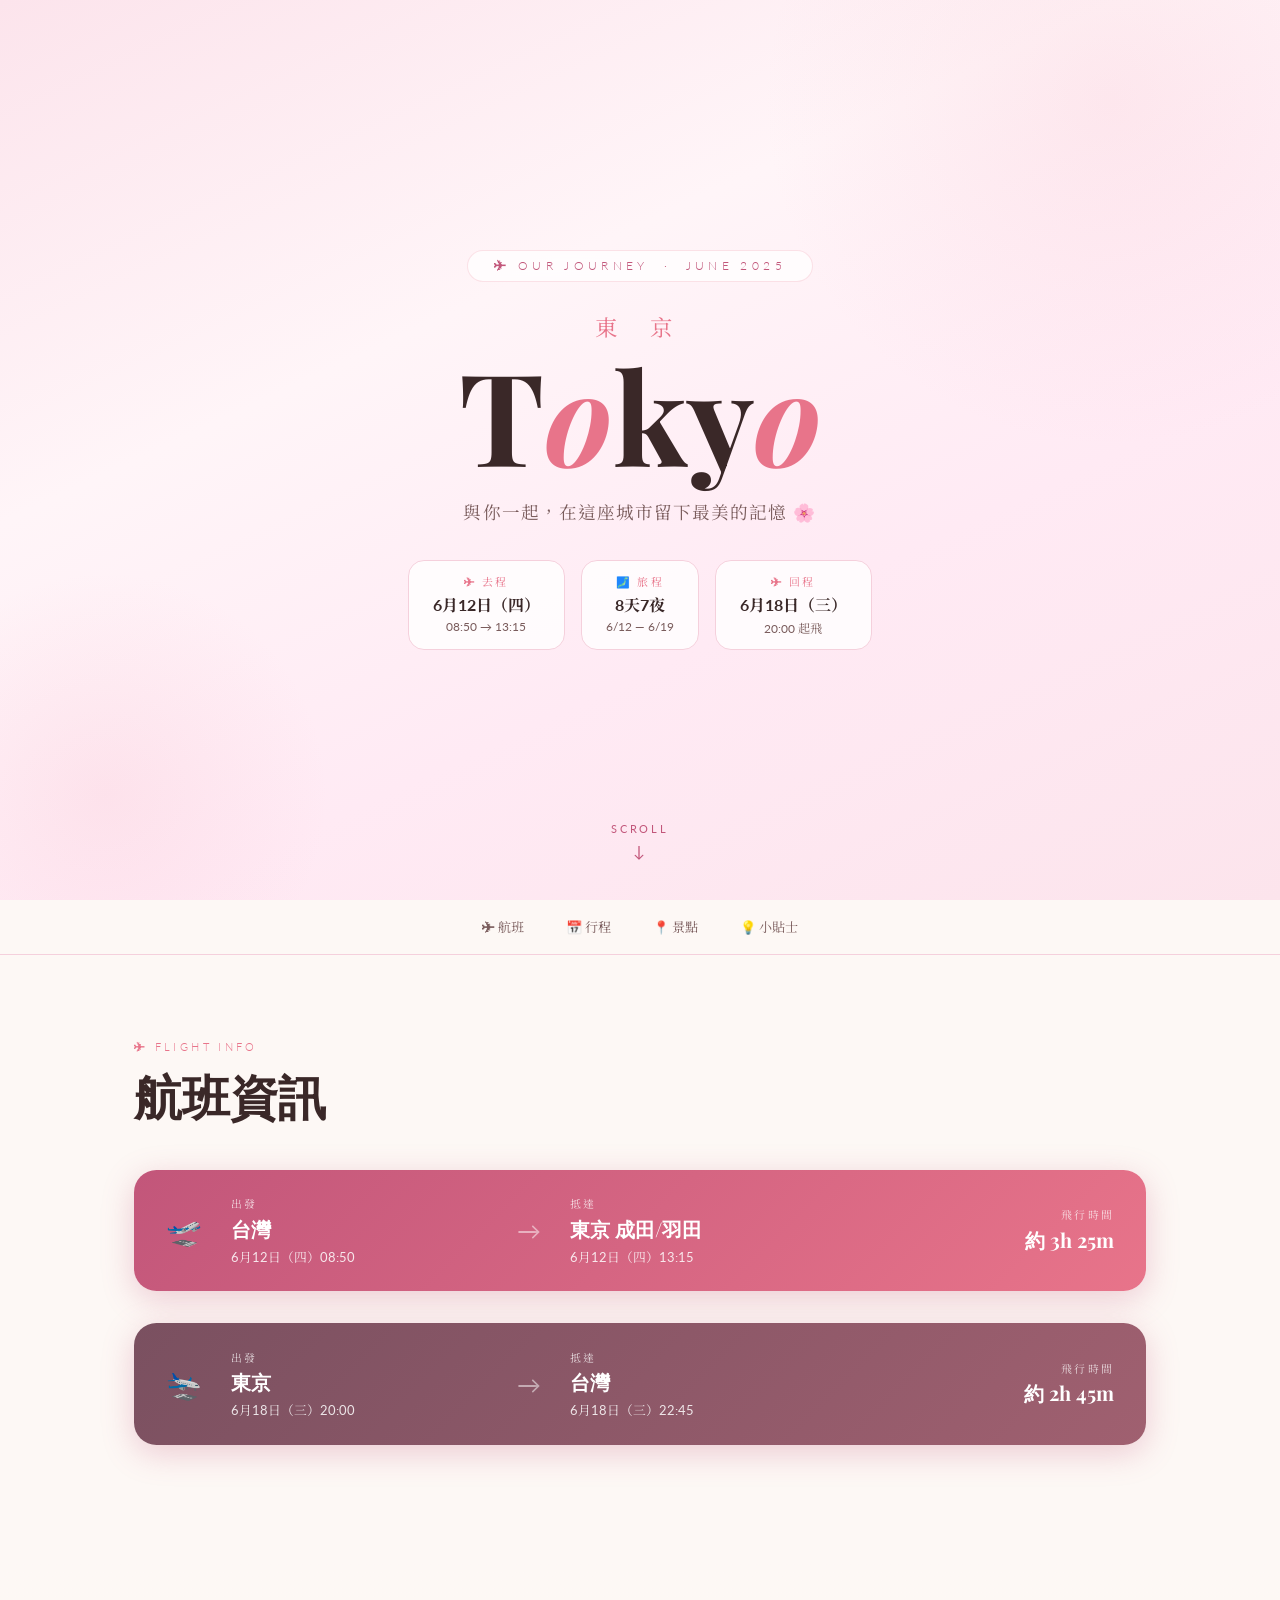
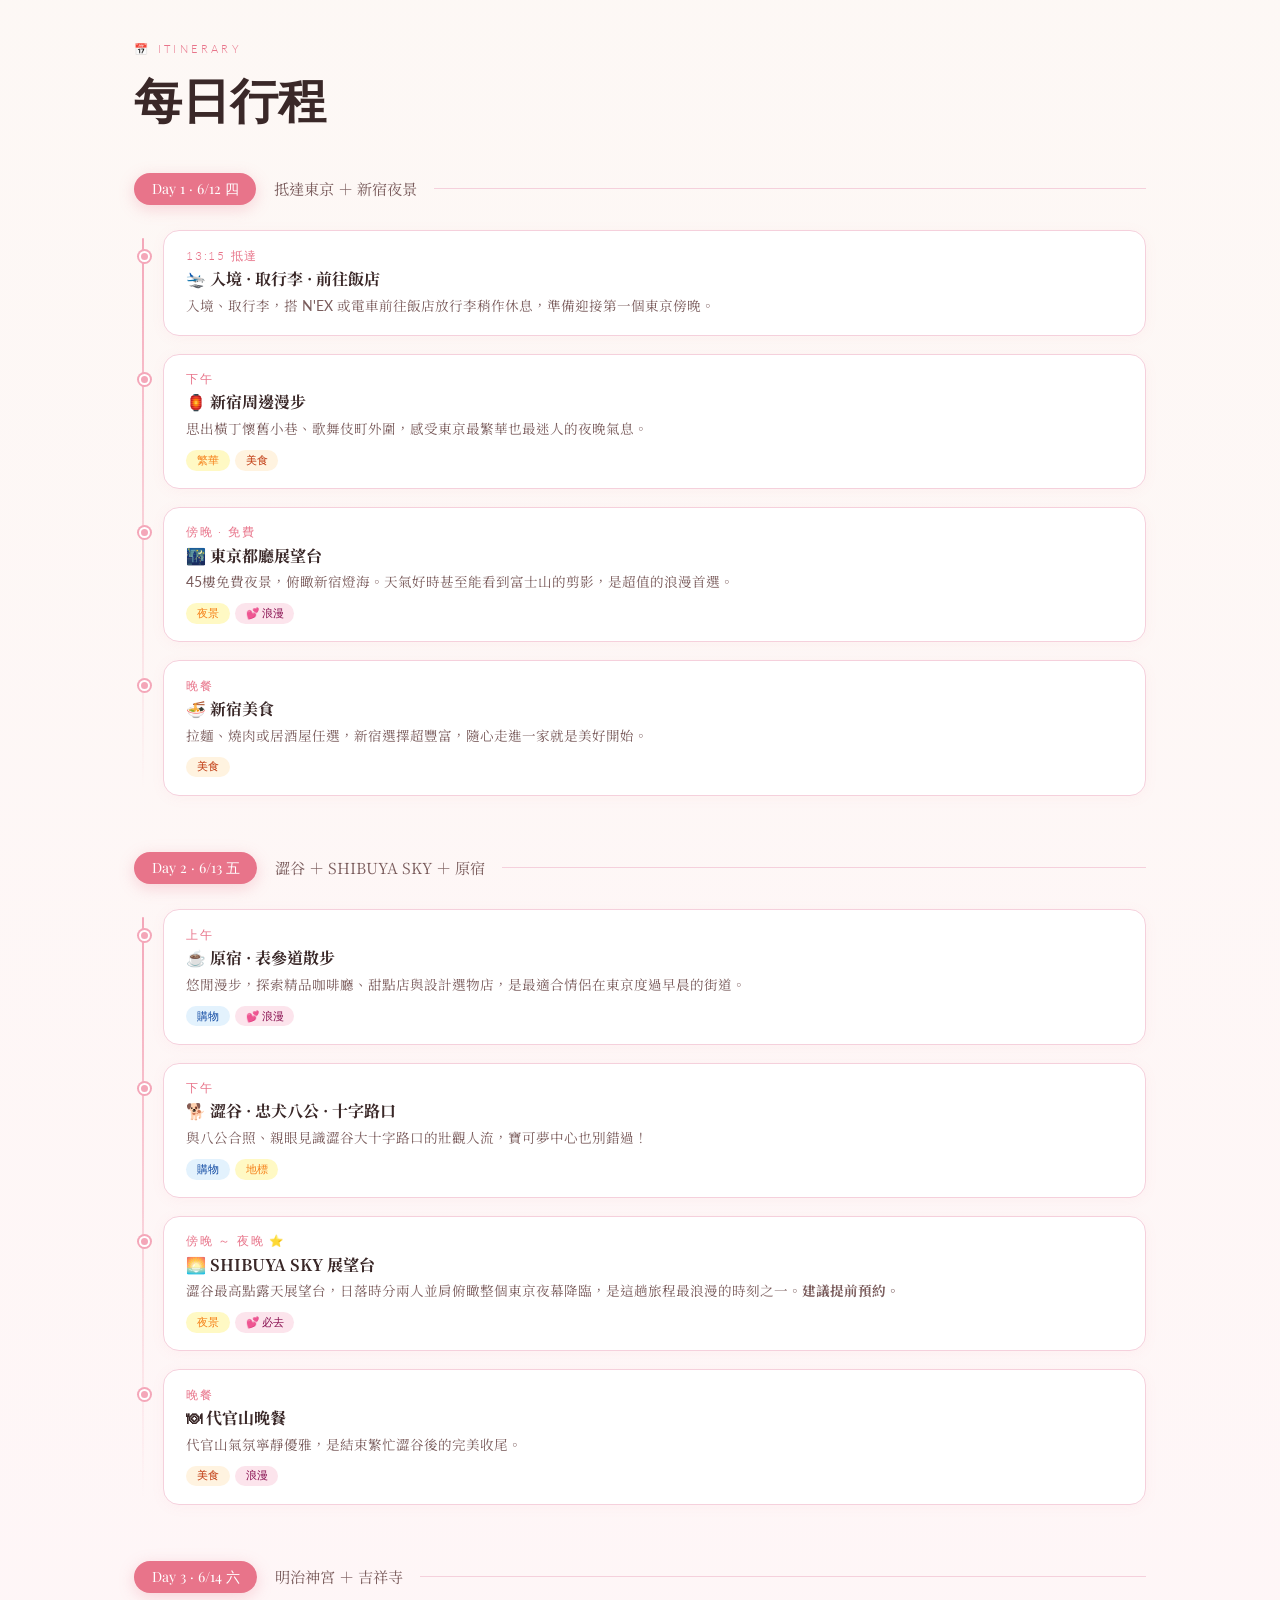
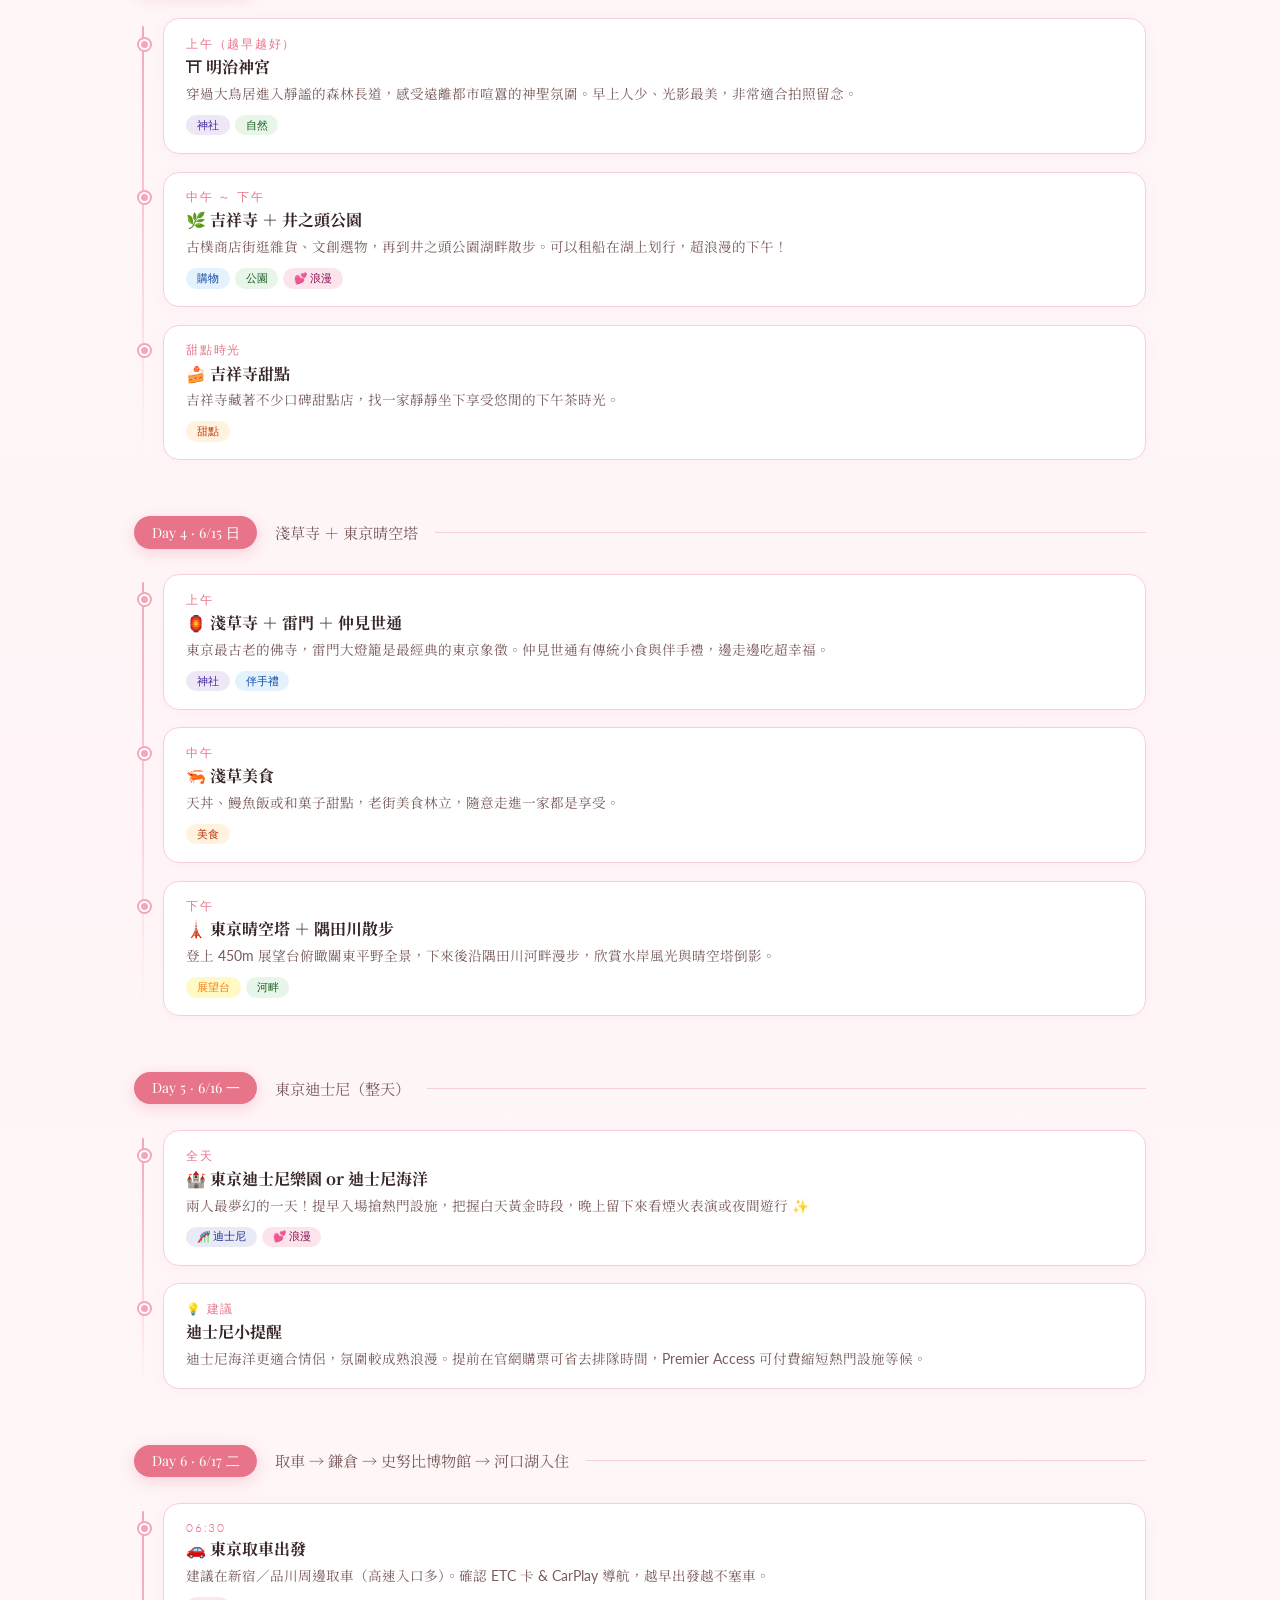
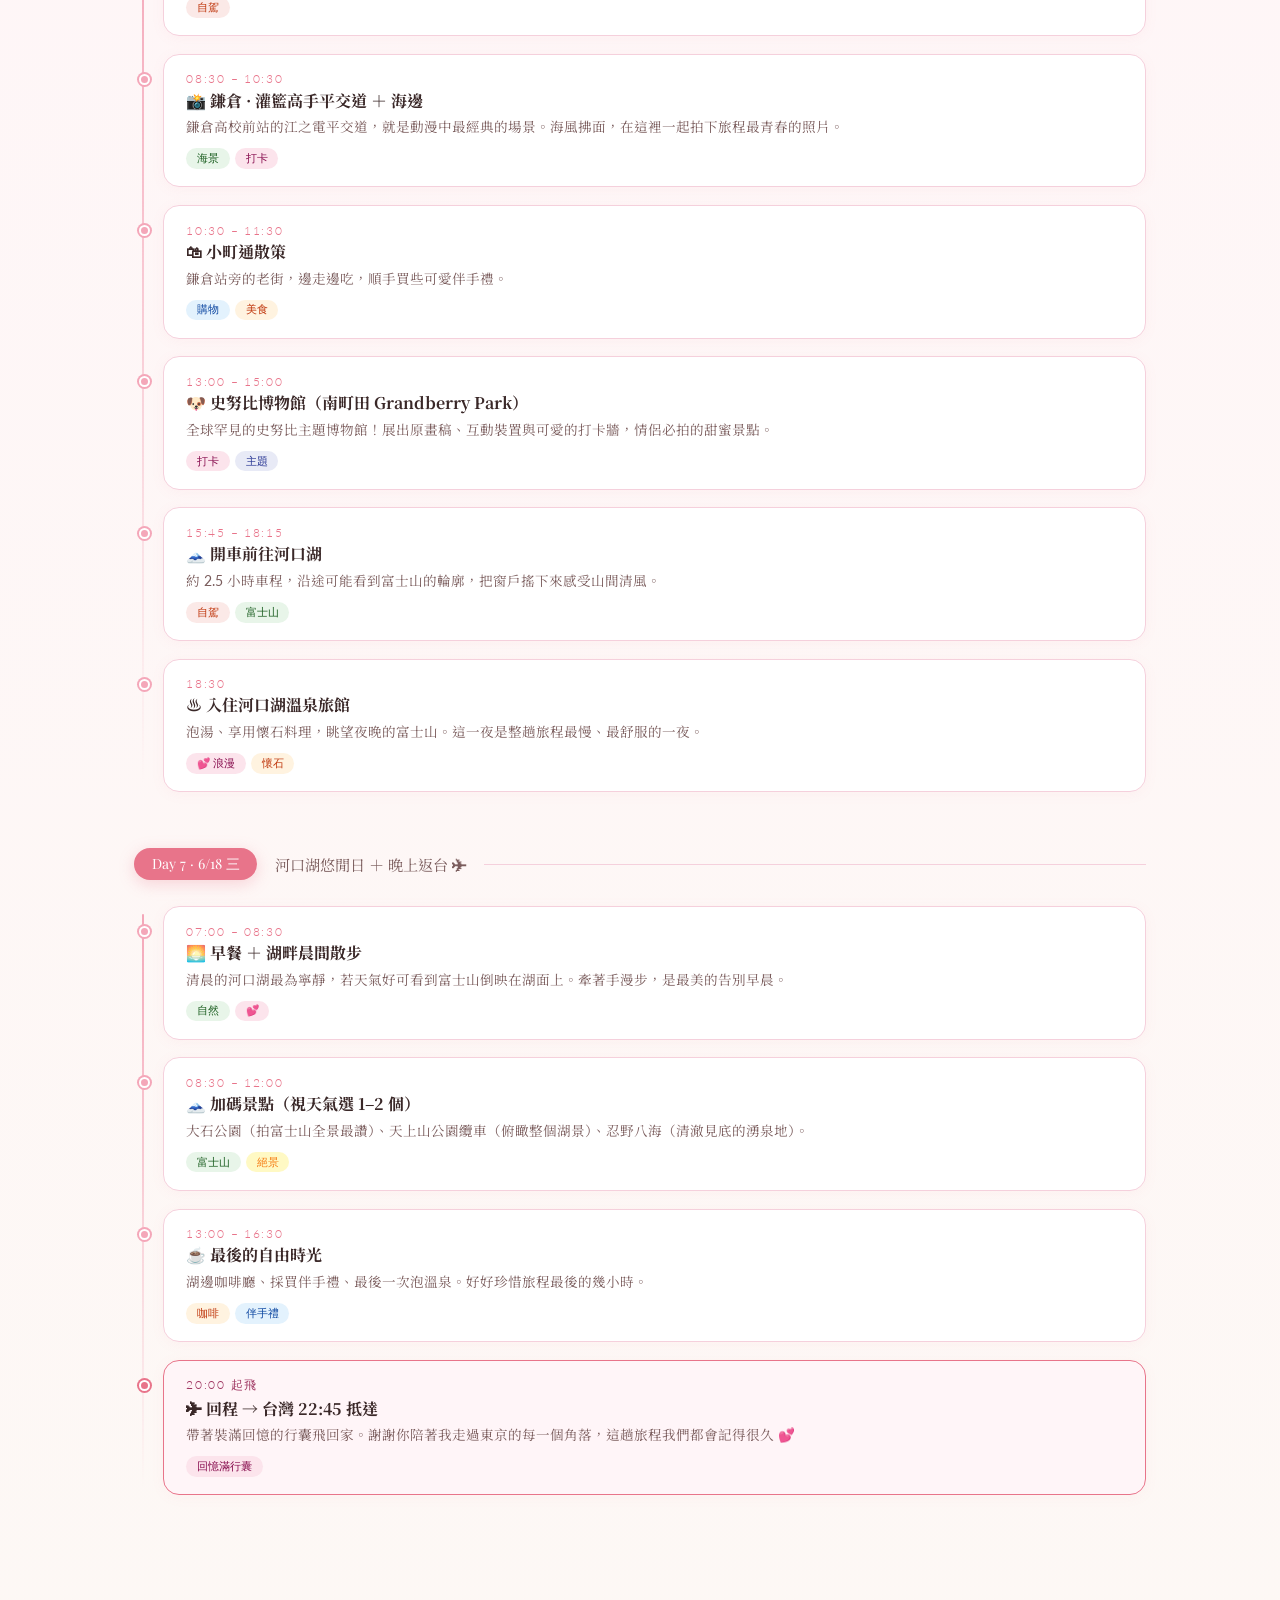
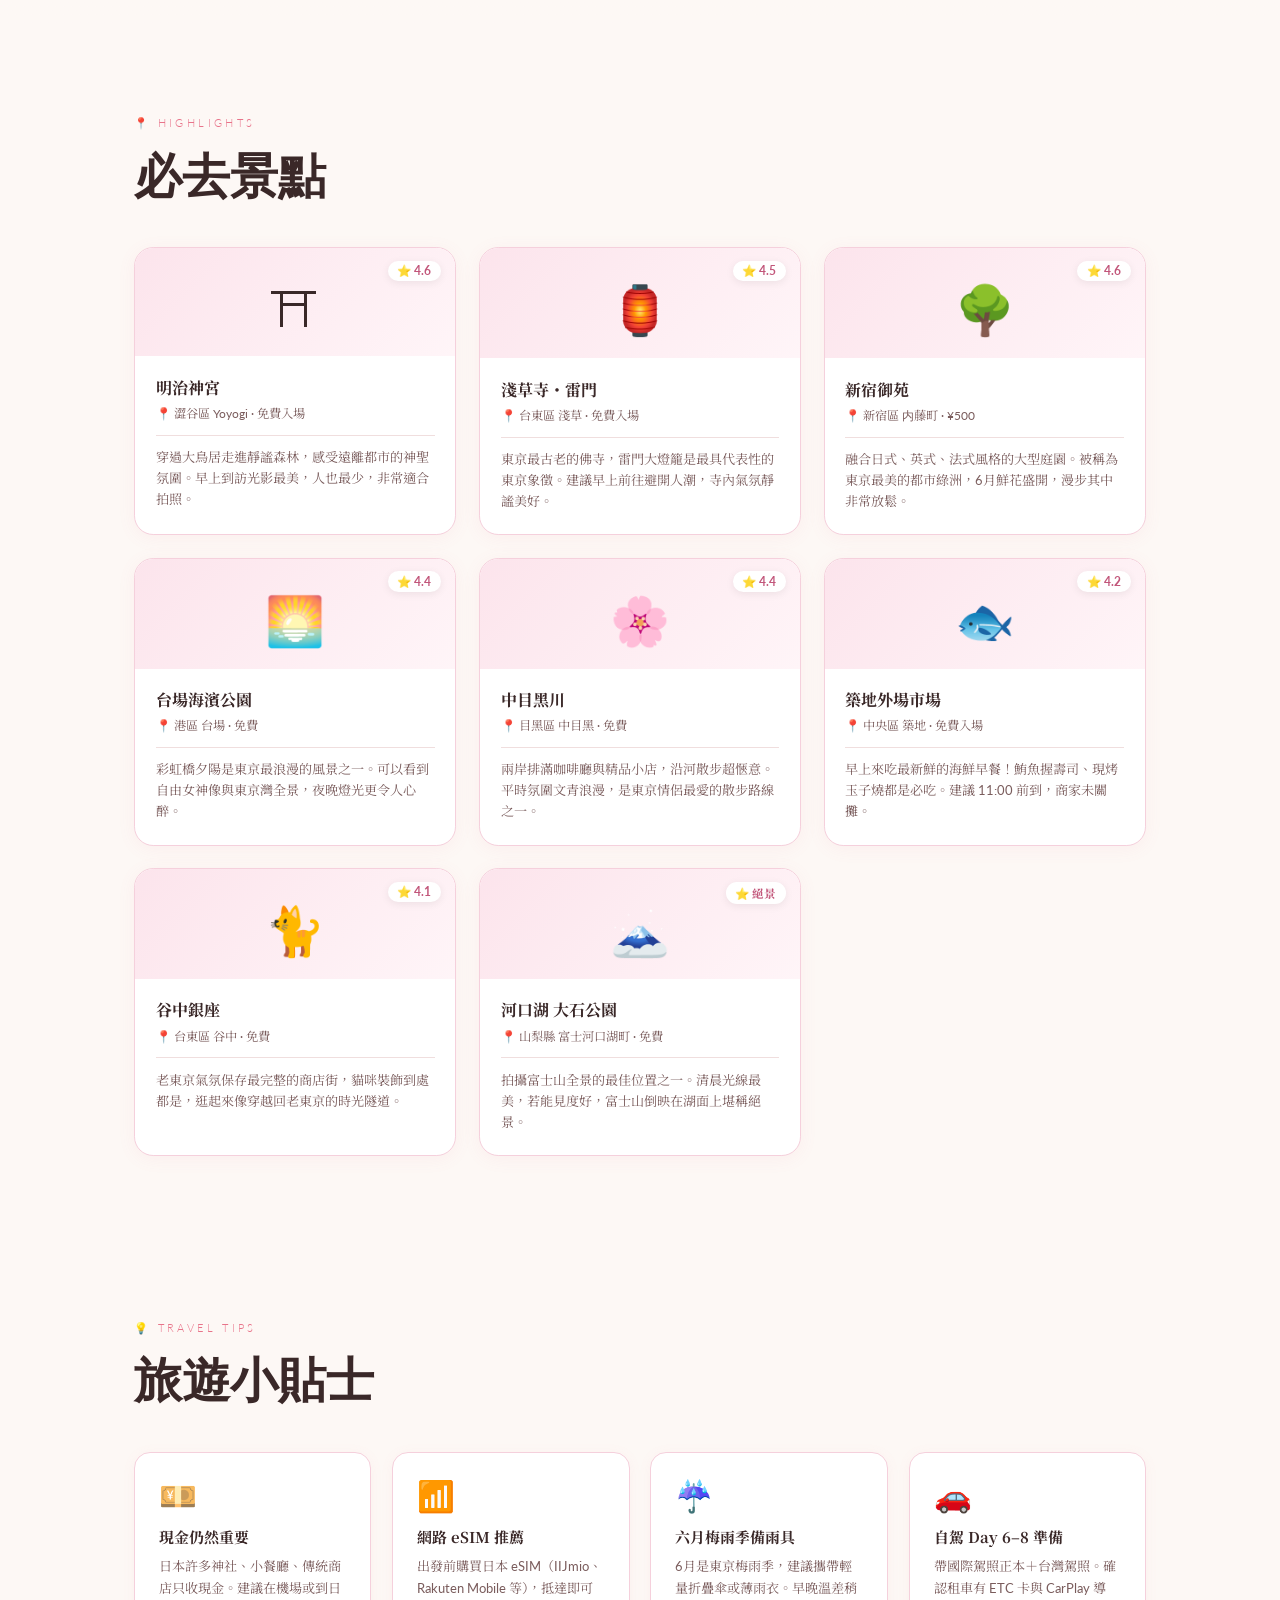
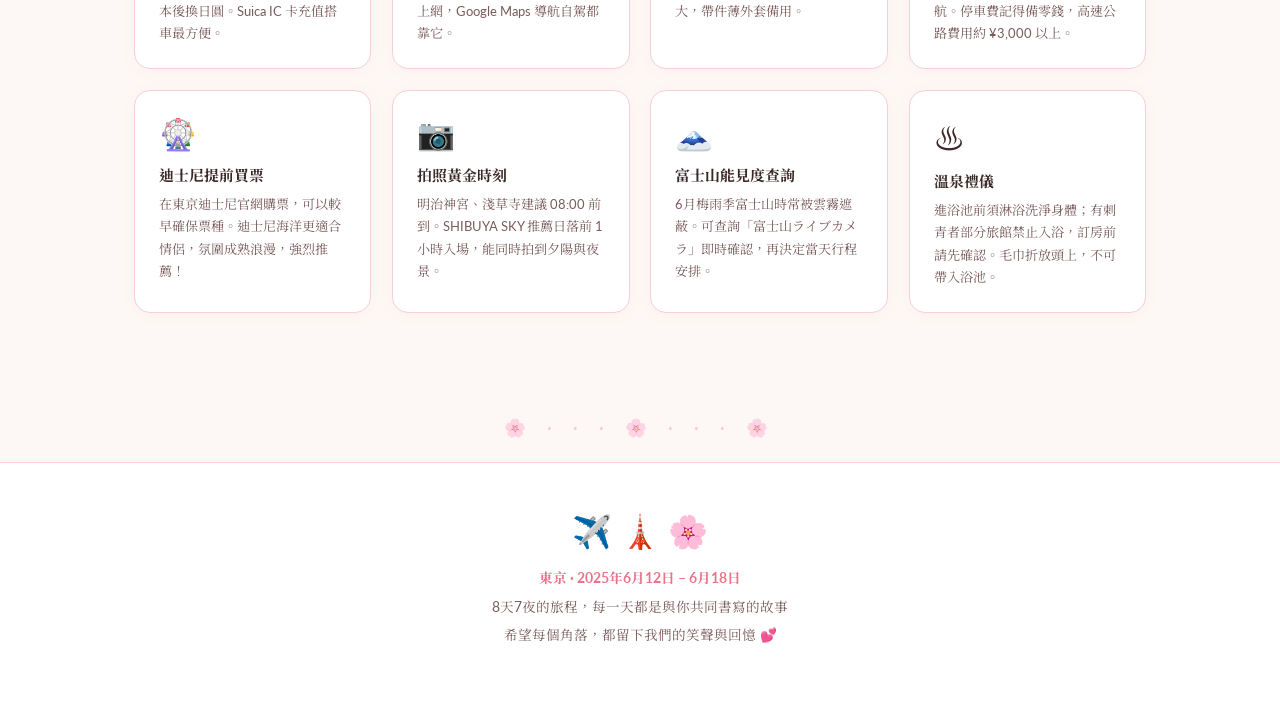
==== index.html @ 9144d77c "1" ====
<!DOCTYPE html>
<html lang="zh-TW">
<head>
<meta charset="UTF-8">
<meta name="viewport" content="width=device-width, initial-scale=1.0">
<title>東京 · 我們的旅程 🌸</title>
<link rel="preconnect" href="https://fonts.googleapis.com">
<link href="https://fonts.googleapis.com/css2?family=Noto+Serif+TC:wght@300;400;600;700&family=Playfair+Display:ital,wght@0,400;0,700;1,400;1,700&family=Lato:wght@300;400;700&display=swap" rel="stylesheet">
<style>
:root {
  --sakura: #f4a7b9;
  --sakura-light: #fce4ec;
  --sakura-pale: #fff5f8;
  --rose: #e8748a;
  --rose-deep: #c2567a;
  --rose-dark: #9e3460;
  --cream: #fdf8f5;
  --ink: #3a2828;
  --ink-light: #7a5c5c;
  --mist: #f0dede;
  --border: #f5d0dc;
}
* { margin:0; padding:0; box-sizing:border-box; }
html { scroll-behavior: smooth; }
body { font-family: 'Lato', 'Noto Serif TC', sans-serif; background: var(--cream); color: var(--ink); overflow-x: hidden; }

/* PETALS */
.petal { position: fixed; pointer-events: none; user-select: none; z-index: 0; opacity: 0; animation: petalFall linear infinite; }
@keyframes petalFall {
  0%   { transform: translateY(-80px) translateX(0) rotate(0deg); opacity:0; }
  8%   { opacity: 0.6; }
  88%  { opacity: 0.3; }
  100% { transform: translateY(108vh) translateX(50px) rotate(540deg); opacity:0; }
}

/* HERO */
#hero {
  min-height: 100vh;
  background: linear-gradient(155deg, #fce4ec 0%, #fff5f8 35%, #ffeaf4 65%, #fce4ec 100%);
  display: flex; flex-direction: column; align-items: center; justify-content: center;
  position: relative; overflow: hidden; text-align: center; padding: 2rem;
}
.hero-deco { position: absolute; border-radius: 50%; background: radial-gradient(circle, rgba(244,167,185,0.16), transparent 70%); pointer-events: none; }
.d1 { width: 700px; height: 700px; top: -250px; right: -180px; }
.d2 { width: 450px; height: 450px; bottom: -120px; left: -120px; }
.hero-inner { position: relative; z-index: 1; }
.hero-pill {
  display: inline-block; font-family: 'Lato', sans-serif; font-weight: 300;
  letter-spacing: .35em; font-size: .78rem; color: var(--rose-deep); text-transform: uppercase;
  background: rgba(255,255,255,.72); padding: .45rem 1.6rem; border-radius: 2rem;
  margin-bottom: 1.8rem; border: 1px solid rgba(232,116,138,.2);
  animation: fadeUp .8s ease both; backdrop-filter: blur(6px);
}
.hero-jp {
  font-family: 'Noto Serif TC', serif; font-size: clamp(1rem, 2.5vw, 1.4rem);
  color: var(--rose); letter-spacing: .6em; margin-bottom: .5rem;
  animation: fadeUp .8s .1s ease both;
}
.hero-title {
  font-family: 'Playfair Display', serif;
  font-size: clamp(3.5rem, 11vw, 8rem); font-weight: 700; line-height: 1.0;
  color: var(--ink); animation: fadeUp .9s .2s ease both;
}
.hero-title em { color: var(--rose); font-style: italic; }
.hero-sub {
  font-family: 'Noto Serif TC', serif; font-size: clamp(.9rem, 2vw, 1.1rem);
  color: var(--ink-light); margin-top: 1.1rem; letter-spacing: .06em; line-height: 1.8;
  animation: fadeUp .9s .32s ease both;
}
.hero-dates { display: flex; gap: 1rem; justify-content: center; margin-top: 2rem; flex-wrap: wrap; animation: fadeUp .9s .44s ease both; }
.hdb { background: rgba(255,255,255,.8); border: 1px solid var(--border); border-radius: 1rem; padding: .8rem 1.5rem; backdrop-filter: blur(8px); }
.hdb-label { font-size: .68rem; letter-spacing: .2em; color: var(--rose); text-transform: uppercase; margin-bottom: .25rem; }
.hdb-val { font-size: 1rem; font-weight: 700; color: var(--ink); }
.hdb-sub { font-size: .76rem; color: var(--ink-light); margin-top: .15rem; }
.hero-scroll {
  position: absolute; bottom: 2.5rem; left: 50%; transform: translateX(-50%);
  display: flex; flex-direction: column; align-items: center; gap: .35rem;
  color: var(--rose-deep); font-size: .7rem; letter-spacing: .25em; text-transform: uppercase;
  animation: bounce 2.5s infinite;
}
.hero-scroll::after { content: '↓'; font-size: 1rem; }
@keyframes bounce { 0%,100%{transform:translateX(-50%) translateY(0);opacity:.55}50%{transform:translateX(-50%) translateY(7px);opacity:1} }
@keyframes fadeUp { from{opacity:0;transform:translateY(28px)}to{opacity:1;transform:translateY(0)} }

/* NAV */
nav {
  position: sticky; top: 0; z-index: 200;
  background: rgba(253,248,245,.94); backdrop-filter: blur(14px);
  border-bottom: 1px solid var(--border);
  display: flex; justify-content: center; gap: .3rem; padding: .65rem 1rem; flex-wrap: wrap;
}
nav button {
  font-family: 'Noto Serif TC', serif; font-size: .82rem;
  background: none; border: 1.5px solid transparent;
  padding: .38rem 1.1rem; border-radius: 2rem; cursor: pointer;
  color: var(--ink-light); transition: all .2s; white-space: nowrap;
}
nav button:hover { border-color: var(--sakura); color: var(--rose-deep); background: var(--sakura-pale); }
nav button.active { border-color: var(--rose); color: var(--rose-dark); background: var(--sakura-light); font-weight: 700; }

/* SECTIONS */
.sw { padding: 5rem 1.5rem; max-width: 1060px; margin: 0 auto; }
.eyebrow { display: inline-block; font-family: 'Lato', sans-serif; font-weight: 300; font-size: .7rem; letter-spacing: .3em; text-transform: uppercase; color: var(--rose); margin-bottom: .9rem; }
.stitle { font-family: 'Playfair Display', serif; font-size: clamp(2rem, 4.5vw, 3rem); font-weight: 700; color: var(--ink); margin-bottom: 2.8rem; line-height: 1.2; }

/* FLIGHT STRIP */
.flight-strip {
  background: linear-gradient(135deg, var(--rose-deep), var(--rose));
  color: white; border-radius: 1.4rem; padding: 1.6rem 2rem;
  display: flex; align-items: center; gap: 1.8rem; flex-wrap: wrap;
  margin-bottom: 2rem; box-shadow: 0 8px 32px rgba(194,86,122,.28);
}
.fi { display: flex; flex-direction: column; gap: .2rem; flex: 1; min-width: 130px; }
.fi-label { font-size: .68rem; letter-spacing: .2em; opacity: .75; text-transform: uppercase; }
.fi-val { font-size: 1.25rem; font-weight: 700; font-family: 'Playfair Display', serif; }
.fi-sub { font-size: .8rem; opacity: .85; }
.fi-arrow { flex: none; font-size: 1.5rem; opacity: .5; }
.fi-plane { font-size: 1.8rem; }

/* ITINERARY */
.day-block { margin-bottom: 3.5rem; }
.day-header { display: flex; align-items: center; gap: 1.1rem; margin-bottom: 1.6rem; }
.day-badge { background: var(--rose); color: white; font-family: 'Playfair Display', serif; font-size: .88rem; padding: .38rem 1.1rem; border-radius: 2rem; box-shadow: 0 4px 16px rgba(232,116,138,.28); white-space: nowrap; flex-shrink: 0; }
.day-txt { font-family: 'Noto Serif TC', serif; font-size: .95rem; color: var(--ink-light); }
.day-rule { flex: 1; height: 1px; background: var(--border); }

.timeline { position: relative; padding-left: 1.8rem; }
.timeline::before { content:''; position:absolute; left:.52rem; top:.5rem; bottom:.5rem; width:2px; background: linear-gradient(to bottom, var(--sakura), transparent); border-radius:2px; }
.tl-item {
  position: relative; margin-bottom: 1.1rem;
  background: white; border-radius: 1rem; padding: 1.1rem 1.4rem;
  border: 1px solid var(--border); box-shadow: 0 2px 14px rgba(232,116,138,.06);
  transition: transform .2s, box-shadow .2s;
}
.tl-item:hover { transform: translateX(5px); box-shadow: 0 6px 26px rgba(232,116,138,.18); }
.tl-dot { position:absolute; left:-1.52rem; top:1.2rem; width:11px; height:11px; border-radius:50%; background:var(--sakura); border:2.5px solid white; box-shadow:0 0 0 2px var(--sakura); }
.tl-time { font-family:'Lato',sans-serif; font-weight:300; font-size:.72rem; letter-spacing:.15em; color:var(--rose); margin-bottom:.2rem; text-transform:uppercase; }
.tl-name { font-family:'Noto Serif TC',serif; font-size:1rem; font-weight:700; color:var(--ink); margin-bottom:.3rem; }
.tl-desc { font-size:.85rem; color:var(--ink-light); line-height:1.65; }
.tags { margin-top:.6rem; display:flex; flex-wrap:wrap; gap:.3rem; }
.tag { display:inline-block; font-size:.67rem; padding:.17rem .68rem; border-radius:1rem; font-family:'Lato',sans-serif; }
.tag-food    { background:#fff3e0; color:#bf360c; }
.tag-nature  { background:#e8f5e9; color:#1b5e20; }
.tag-shrine  { background:#ede7f6; color:#4527a0; }
.tag-shop    { background:#e3f2fd; color:#0d47a1; }
.tag-romance { background:#fce4ec; color:#880e4f; }
.tag-view    { background:#fff9c4; color:#f57f17; }
.tag-drive   { background:#fbe9e7; color:#bf360c; }
.tag-disney  { background:#e8eaf6; color:#283593; }
.tl-item.highlight { border-color: var(--rose); background: var(--sakura-pale); }
.tl-item.highlight .tl-dot { background:var(--rose); box-shadow:0 0 0 2px var(--rose); }
.tl-item.highlight .tl-time { color:var(--rose-dark); }

/* SPOTS */
.spots-grid { display:grid; grid-template-columns:repeat(auto-fill,minmax(265px,1fr)); gap:1.4rem; }
.spot-card { background:white; border-radius:1.2rem; border:1px solid var(--border); overflow:hidden; box-shadow:0 3px 18px rgba(232,116,138,.07); transition:transform .25s,box-shadow .25s; }
.spot-card:hover { transform:translateY(-7px); box-shadow:0 14px 40px rgba(232,116,138,.2); }
.spot-emo { background:linear-gradient(135deg,var(--sakura-light),var(--sakura-pale)); text-align:center; padding:2rem 1rem 1.2rem; font-size:3rem; position:relative; }
.spot-rating { position:absolute; top:.8rem; right:.9rem; background:white; border-radius:1rem; font-size:.72rem; padding:.2rem .6rem; color:var(--rose-deep); font-weight:700; box-shadow:0 2px 8px rgba(0,0,0,.07); }
.spot-body { padding:1.2rem 1.3rem 1.4rem; }
.spot-name { font-family:'Noto Serif TC',serif; font-size:1rem; font-weight:700; margin-bottom:.4rem; color:var(--ink); }
.spot-addr { font-size:.77rem; color:var(--ink-light); margin-bottom:.7rem; line-height:1.5; }
.spot-tip { font-size:.82rem; color:var(--ink-light); line-height:1.6; border-top:1px solid var(--mist); padding-top:.7rem; }

/* TIPS */
.tips-grid { display:grid; grid-template-columns:repeat(auto-fill,minmax(235px,1fr)); gap:1.3rem; }
.tip-card { background:white; border-radius:1rem; border:1px solid var(--border); padding:1.5rem; box-shadow:0 2px 14px rgba(232,116,138,.06); }
.tip-icon { font-size:1.9rem; margin-bottom:.7rem; }
.tip-title { font-family:'Noto Serif TC',serif; font-size:.93rem; font-weight:700; color:var(--ink); margin-bottom:.5rem; }
.tip-body { font-size:.82rem; color:var(--ink-light); line-height:1.7; }

/* FOOTER */
footer { text-align:center; padding:3rem 1rem 4rem; color:var(--ink-light); font-size:.85rem; border-top:1px solid var(--border); background:white; }
footer .fe { font-size:2rem; margin-bottom:.8rem; }
footer p { line-height:2.1; }
footer strong { color:var(--rose); }
.sdiv { text-align:center; padding:1.5rem 0; font-size:1.1rem; letter-spacing:.5rem; color:var(--sakura); opacity:.6; }

@media(max-width:600px){
  .flight-strip{flex-direction:column;gap:1rem}
  .fi-arrow{transform:rotate(90deg)}
  .hero-dates{flex-direction:column;align-items:center}
}
</style>
</head>
<body>

<div id="petals"></div>

<!-- HERO -->
<section id="hero">
  <div class="hero-deco d1"></div>
  <div class="hero-deco d2"></div>
  <div class="hero-inner">
    <div class="hero-pill">✈ Our Journey &nbsp;·&nbsp; June 2025</div>
    <div class="hero-jp">東 京</div>
    <h1 class="hero-title">T<em>o</em>ky<em>o</em></h1>
    <p class="hero-sub">與你一起，在這座城市留下最美的記憶 🌸</p>
    <div class="hero-dates">
      <div class="hdb">
        <div class="hdb-label">✈ 去程</div>
        <div class="hdb-val">6月12日（四）</div>
        <div class="hdb-sub">08:50 → 13:15</div>
      </div>
      <div class="hdb">
        <div class="hdb-label">🗾 旅程</div>
        <div class="hdb-val">8天7夜</div>
        <div class="hdb-sub">6/12 — 6/19</div>
      </div>
      <div class="hdb">
        <div class="hdb-label">✈ 回程</div>
        <div class="hdb-val">6月18日（三）</div>
        <div class="hdb-sub">20:00 起飛</div>
      </div>
    </div>
  </div>
  <div class="hero-scroll">SCROLL</div>
</section>

<!-- NAV -->
<nav id="mainnav">
  <button onclick="goTo('flights',this)" class="active">✈ 航班</button>
  <button onclick="goTo('itinerary',this)">📅 行程</button>
  <button onclick="goTo('spots',this)">📍 景點</button>
  <button onclick="goTo('tips',this)">💡 小貼士</button>
</nav>

<!-- FLIGHTS -->
<div id="flights">
<div class="sw">
  <div class="eyebrow">✈ FLIGHT INFO</div>
  <h2 class="stitle">航班資訊</h2>
  <div class="flight-strip">
    <div class="fi-plane">🛫</div>
    <div class="fi"><div class="fi-label">出發</div><div class="fi-val">台灣</div><div class="fi-sub">6月12日（四）08:50</div></div>
    <div class="fi-arrow">→</div>
    <div class="fi"><div class="fi-label">抵達</div><div class="fi-val">東京 成田/羽田</div><div class="fi-sub">6月12日（四）13:15</div></div>
    <div class="fi" style="text-align:right"><div class="fi-label">飛行時間</div><div class="fi-val">約 3h 25m</div></div>
  </div>
  <div class="flight-strip" style="background: linear-gradient(135deg,#7a5060,#a06070)">
    <div class="fi-plane">🛬</div>
    <div class="fi"><div class="fi-label">出發</div><div class="fi-val">東京</div><div class="fi-sub">6月18日（三）20:00</div></div>
    <div class="fi-arrow">→</div>
    <div class="fi"><div class="fi-label">抵達</div><div class="fi-val">台灣</div><div class="fi-sub">6月18日（三）22:45</div></div>
    <div class="fi" style="text-align:right"><div class="fi-label">飛行時間</div><div class="fi-val">約 2h 45m</div></div>
  </div>
</div>
</div>

<!-- ITINERARY -->
<div id="itinerary" style="background:linear-gradient(180deg,var(--cream) 0%,#fff5f8 50%,var(--cream) 100%)">
<div class="sw">
  <div class="eyebrow">📅 ITINERARY</div>
  <h2 class="stitle">每日行程</h2>

  <!-- Day 1 -->
  <div class="day-block">
    <div class="day-header">
      <div class="day-badge">Day 1 · 6/12 四</div>
      <div class="day-txt">抵達東京 ＋ 新宿夜景</div>
      <div class="day-rule"></div>
    </div>
    <div class="timeline">
      <div class="tl-item">
        <div class="tl-dot"></div>
        <div class="tl-time">13:15 抵達</div>
        <div class="tl-name">🛬 入境 · 取行李 · 前往飯店</div>
        <div class="tl-desc">入境、取行李，搭 N'EX 或電車前往飯店放行李稍作休息，準備迎接第一個東京傍晚。</div>
      </div>
      <div class="tl-item">
        <div class="tl-dot"></div>
        <div class="tl-time">下午</div>
        <div class="tl-name">🏮 新宿周邊漫步</div>
        <div class="tl-desc">思出橫丁懷舊小巷、歌舞伎町外圍，感受東京最繁華也最迷人的夜晚氣息。</div>
        <div class="tags"><span class="tag tag-view">繁華</span><span class="tag tag-food">美食</span></div>
      </div>
      <div class="tl-item">
        <div class="tl-dot"></div>
        <div class="tl-time">傍晚 · 免費</div>
        <div class="tl-name">🌃 東京都廳展望台</div>
        <div class="tl-desc">45樓免費夜景，俯瞰新宿燈海。天氣好時甚至能看到富士山的剪影，是超值的浪漫首選。</div>
        <div class="tags"><span class="tag tag-view">夜景</span><span class="tag tag-romance">💕 浪漫</span></div>
      </div>
      <div class="tl-item">
        <div class="tl-dot"></div>
        <div class="tl-time">晚餐</div>
        <div class="tl-name">🍜 新宿美食</div>
        <div class="tl-desc">拉麵、燒肉或居酒屋任選，新宿選擇超豐富，隨心走進一家就是美好開始。</div>
        <div class="tags"><span class="tag tag-food">美食</span></div>
      </div>
    </div>
  </div>

  <!-- Day 2 -->
  <div class="day-block">
    <div class="day-header">
      <div class="day-badge">Day 2 · 6/13 五</div>
      <div class="day-txt">澀谷 ＋ SHIBUYA SKY ＋ 原宿</div>
      <div class="day-rule"></div>
    </div>
    <div class="timeline">
      <div class="tl-item">
        <div class="tl-dot"></div>
        <div class="tl-time">上午</div>
        <div class="tl-name">☕ 原宿 · 表參道散步</div>
        <div class="tl-desc">悠閒漫步，探索精品咖啡廳、甜點店與設計選物店，是最適合情侶在東京度過早晨的街道。</div>
        <div class="tags"><span class="tag tag-shop">購物</span><span class="tag tag-romance">💕 浪漫</span></div>
      </div>
      <div class="tl-item">
        <div class="tl-dot"></div>
        <div class="tl-time">下午</div>
        <div class="tl-name">🐕 澀谷 · 忠犬八公 · 十字路口</div>
        <div class="tl-desc">與八公合照、親眼見識澀谷大十字路口的壯觀人流，寶可夢中心也別錯過！</div>
        <div class="tags"><span class="tag tag-shop">購物</span><span class="tag tag-view">地標</span></div>
      </div>
      <div class="tl-item">
        <div class="tl-dot"></div>
        <div class="tl-time">傍晚 ～ 夜晚 ⭐</div>
        <div class="tl-name">🌅 SHIBUYA SKY 展望台</div>
        <div class="tl-desc">澀谷最高點露天展望台，日落時分兩人並肩俯瞰整個東京夜幕降臨，是這趟旅程最浪漫的時刻之一。<strong>建議提前預約。</strong></div>
        <div class="tags"><span class="tag tag-view">夜景</span><span class="tag tag-romance">💕 必去</span></div>
      </div>
      <div class="tl-item">
        <div class="tl-dot"></div>
        <div class="tl-time">晚餐</div>
        <div class="tl-name">🍽 代官山晚餐</div>
        <div class="tl-desc">代官山氣氛寧靜優雅，是結束繁忙澀谷後的完美收尾。</div>
        <div class="tags"><span class="tag tag-food">美食</span><span class="tag tag-romance">浪漫</span></div>
      </div>
    </div>
  </div>

  <!-- Day 3 -->
  <div class="day-block">
    <div class="day-header">
      <div class="day-badge">Day 3 · 6/14 六</div>
      <div class="day-txt">明治神宮 ＋ 吉祥寺</div>
      <div class="day-rule"></div>
    </div>
    <div class="timeline">
      <div class="tl-item">
        <div class="tl-dot"></div>
        <div class="tl-time">上午（越早越好）</div>
        <div class="tl-name">⛩ 明治神宮</div>
        <div class="tl-desc">穿過大鳥居進入靜謐的森林長道，感受遠離都市喧囂的神聖氛圍。早上人少、光影最美，非常適合拍照留念。</div>
        <div class="tags"><span class="tag tag-shrine">神社</span><span class="tag tag-nature">自然</span></div>
      </div>
      <div class="tl-item">
        <div class="tl-dot"></div>
        <div class="tl-time">中午 ～ 下午</div>
        <div class="tl-name">🌿 吉祥寺 ＋ 井之頭公園</div>
        <div class="tl-desc">古樸商店街逛雜貨、文創選物，再到井之頭公園湖畔散步。可以租船在湖上划行，超浪漫的下午！</div>
        <div class="tags"><span class="tag tag-shop">購物</span><span class="tag tag-nature">公園</span><span class="tag tag-romance">💕 浪漫</span></div>
      </div>
      <div class="tl-item">
        <div class="tl-dot"></div>
        <div class="tl-time">甜點時光</div>
        <div class="tl-name">🍰 吉祥寺甜點</div>
        <div class="tl-desc">吉祥寺藏著不少口碑甜點店，找一家靜靜坐下享受悠閒的下午茶時光。</div>
        <div class="tags"><span class="tag tag-food">甜點</span></div>
      </div>
    </div>
  </div>

  <!-- Day 4 -->
  <div class="day-block">
    <div class="day-header">
      <div class="day-badge">Day 4 · 6/15 日</div>
      <div class="day-txt">淺草寺 ＋ 東京晴空塔</div>
      <div class="day-rule"></div>
    </div>
    <div class="timeline">
      <div class="tl-item">
        <div class="tl-dot"></div>
        <div class="tl-time">上午</div>
        <div class="tl-name">🏮 淺草寺 ＋ 雷門 ＋ 仲見世通</div>
        <div class="tl-desc">東京最古老的佛寺，雷門大燈籠是最經典的東京象徵。仲見世通有傳統小食與伴手禮，邊走邊吃超幸福。</div>
        <div class="tags"><span class="tag tag-shrine">神社</span><span class="tag tag-shop">伴手禮</span></div>
      </div>
      <div class="tl-item">
        <div class="tl-dot"></div>
        <div class="tl-time">中午</div>
        <div class="tl-name">🦐 淺草美食</div>
        <div class="tl-desc">天丼、鰻魚飯或和菓子甜點，老街美食林立，隨意走進一家都是享受。</div>
        <div class="tags"><span class="tag tag-food">美食</span></div>
      </div>
      <div class="tl-item">
        <div class="tl-dot"></div>
        <div class="tl-time">下午</div>
        <div class="tl-name">🗼 東京晴空塔 ＋ 隅田川散步</div>
        <div class="tl-desc">登上 450m 展望台俯瞰關東平野全景，下來後沿隅田川河畔漫步，欣賞水岸風光與晴空塔倒影。</div>
        <div class="tags"><span class="tag tag-view">展望台</span><span class="tag tag-nature">河畔</span></div>
      </div>
    </div>
  </div>

  <!-- Day 5 -->
  <div class="day-block">
    <div class="day-header">
      <div class="day-badge">Day 5 · 6/16 一</div>
      <div class="day-txt">東京迪士尼（整天）</div>
      <div class="day-rule"></div>
    </div>
    <div class="timeline">
      <div class="tl-item">
        <div class="tl-dot"></div>
        <div class="tl-time">全天</div>
        <div class="tl-name">🏰 東京迪士尼樂園 or 迪士尼海洋</div>
        <div class="tl-desc">兩人最夢幻的一天！提早入場搶熱門設施，把握白天黃金時段，晚上留下來看煙火表演或夜間遊行 ✨</div>
        <div class="tags"><span class="tag tag-disney">🎢 迪士尼</span><span class="tag tag-romance">💕 浪漫</span></div>
      </div>
      <div class="tl-item">
        <div class="tl-dot"></div>
        <div class="tl-time">💡 建議</div>
        <div class="tl-name">迪士尼小提醒</div>
        <div class="tl-desc">迪士尼海洋更適合情侶，氛圍較成熟浪漫。提前在官網購票可省去排隊時間，Premier Access 可付費縮短熱門設施等候。</div>
      </div>
    </div>
  </div>

  <!-- Day 6 -->
  <div class="day-block">
    <div class="day-header">
      <div class="day-badge">Day 6 · 6/17 二</div>
      <div class="day-txt">取車 → 鎌倉 → 史努比博物館 → 河口湖入住</div>
      <div class="day-rule"></div>
    </div>
    <div class="timeline">
      <div class="tl-item">
        <div class="tl-dot"></div>
        <div class="tl-time">06:30</div>
        <div class="tl-name">🚗 東京取車出發</div>
        <div class="tl-desc">建議在新宿／品川周邊取車（高速入口多）。確認 ETC 卡 &amp; CarPlay 導航，越早出發越不塞車。</div>
        <div class="tags"><span class="tag tag-drive">自駕</span></div>
      </div>
      <div class="tl-item">
        <div class="tl-dot"></div>
        <div class="tl-time">08:30 – 10:30</div>
        <div class="tl-name">📸 鎌倉 · 灌籃高手平交道 ＋ 海邊</div>
        <div class="tl-desc">鎌倉高校前站的江之電平交道，就是動漫中最經典的場景。海風拂面，在這裡一起拍下旅程最青春的照片。</div>
        <div class="tags"><span class="tag tag-nature">海景</span><span class="tag tag-romance">打卡</span></div>
      </div>
      <div class="tl-item">
        <div class="tl-dot"></div>
        <div class="tl-time">10:30 – 11:30</div>
        <div class="tl-name">🛍 小町通散策</div>
        <div class="tl-desc">鎌倉站旁的老街，邊走邊吃，順手買些可愛伴手禮。</div>
        <div class="tags"><span class="tag tag-shop">購物</span><span class="tag tag-food">美食</span></div>
      </div>
      <div class="tl-item">
        <div class="tl-dot"></div>
        <div class="tl-time">13:00 – 15:00</div>
        <div class="tl-name">🐶 史努比博物館（南町田 Grandberry Park）</div>
        <div class="tl-desc">全球罕見的史努比主題博物館！展出原畫稿、互動裝置與可愛的打卡牆，情侶必拍的甜蜜景點。</div>
        <div class="tags"><span class="tag tag-romance">打卡</span><span class="tag tag-disney">主題</span></div>
      </div>
      <div class="tl-item">
        <div class="tl-dot"></div>
        <div class="tl-time">15:45 – 18:15</div>
        <div class="tl-name">🗻 開車前往河口湖</div>
        <div class="tl-desc">約 2.5 小時車程，沿途可能看到富士山的輪廓，把窗戶搖下來感受山間清風。</div>
        <div class="tags"><span class="tag tag-drive">自駕</span><span class="tag tag-nature">富士山</span></div>
      </div>
      <div class="tl-item">
        <div class="tl-dot"></div>
        <div class="tl-time">18:30</div>
        <div class="tl-name">♨ 入住河口湖溫泉旅館</div>
        <div class="tl-desc">泡湯、享用懷石料理，眺望夜晚的富士山。這一夜是整趟旅程最慢、最舒服的一夜。</div>
        <div class="tags"><span class="tag tag-romance">💕 浪漫</span><span class="tag tag-food">懷石</span></div>
      </div>
    </div>
  </div>

  <!-- Day 7 -->
  <div class="day-block">
    <div class="day-header">
      <div class="day-badge">Day 7 · 6/18 三</div>
      <div class="day-txt">河口湖悠閒日 ＋ 晚上返台 ✈</div>
      <div class="day-rule"></div>
    </div>
    <div class="timeline">
      <div class="tl-item">
        <div class="tl-dot"></div>
        <div class="tl-time">07:00 – 08:30</div>
        <div class="tl-name">🌅 早餐 ＋ 湖畔晨間散步</div>
        <div class="tl-desc">清晨的河口湖最為寧靜，若天氣好可看到富士山倒映在湖面上。牽著手漫步，是最美的告別早晨。</div>
        <div class="tags"><span class="tag tag-nature">自然</span><span class="tag tag-romance">💕</span></div>
      </div>
      <div class="tl-item">
        <div class="tl-dot"></div>
        <div class="tl-time">08:30 – 12:00</div>
        <div class="tl-name">🗻 加碼景點（視天氣選 1–2 個）</div>
        <div class="tl-desc">大石公園（拍富士山全景最讚）、天上山公園纜車（俯瞰整個湖景）、忍野八海（清澈見底的湧泉地）。</div>
        <div class="tags"><span class="tag tag-nature">富士山</span><span class="tag tag-view">絕景</span></div>
      </div>
      <div class="tl-item">
        <div class="tl-dot"></div>
        <div class="tl-time">13:00 – 16:30</div>
        <div class="tl-name">☕ 最後的自由時光</div>
        <div class="tl-desc">湖邊咖啡廳、採買伴手禮、最後一次泡溫泉。好好珍惜旅程最後的幾小時。</div>
        <div class="tags"><span class="tag tag-food">咖啡</span><span class="tag tag-shop">伴手禮</span></div>
      </div>
      <div class="tl-item highlight">
        <div class="tl-dot"></div>
        <div class="tl-time">20:00 起飛</div>
        <div class="tl-name">✈ 回程 → 台灣 22:45 抵達</div>
        <div class="tl-desc">帶著裝滿回憶的行囊飛回家。謝謝你陪著我走過東京的每一個角落，這趟旅程我們都會記得很久 💕</div>
        <div class="tags"><span class="tag tag-romance">回憶滿行囊</span></div>
      </div>
    </div>
  </div>

</div>
</div>

<!-- SPOTS -->
<div id="spots">
<div class="sw">
  <div class="eyebrow">📍 HIGHLIGHTS</div>
  <h2 class="stitle">必去景點</h2>
  <div class="spots-grid">

    <div class="spot-card">
      <div class="spot-emo">⛩<div class="spot-rating">⭐ 4.6</div></div>
      <div class="spot-body">
        <div class="spot-name">明治神宮</div>
        <div class="spot-addr">📍 澀谷區 Yoyogi · 免費入場</div>
        <div class="spot-tip">穿過大鳥居走進靜謐森林，感受遠離都市的神聖氛圍。早上到訪光影最美，人也最少，非常適合拍照。</div>
      </div>
    </div>

    <div class="spot-card">
      <div class="spot-emo">🏮<div class="spot-rating">⭐ 4.5</div></div>
      <div class="spot-body">
        <div class="spot-name">淺草寺・雷門</div>
        <div class="spot-addr">📍 台東區 淺草 · 免費入場</div>
        <div class="spot-tip">東京最古老的佛寺，雷門大燈籠是最具代表性的東京象徵。建議早上前往避開人潮，寺內氣氛靜謐美好。</div>
      </div>
    </div>

    <div class="spot-card">
      <div class="spot-emo">🌳<div class="spot-rating">⭐ 4.6</div></div>
      <div class="spot-body">
        <div class="spot-name">新宿御苑</div>
        <div class="spot-addr">📍 新宿區 内藤町 · ¥500</div>
        <div class="spot-tip">融合日式、英式、法式風格的大型庭園。被稱為東京最美的都市綠洲，6月鮮花盛開，漫步其中非常放鬆。</div>
      </div>
    </div>

    <div class="spot-card">
      <div class="spot-emo">🌅<div class="spot-rating">⭐ 4.4</div></div>
      <div class="spot-body">
        <div class="spot-name">台場海濱公園</div>
        <div class="spot-addr">📍 港區 台場 · 免費</div>
        <div class="spot-tip">彩虹橋夕陽是東京最浪漫的風景之一。可以看到自由女神像與東京灣全景，夜晚燈光更令人心醉。</div>
      </div>
    </div>

    <div class="spot-card">
      <div class="spot-emo">🌸<div class="spot-rating">⭐ 4.4</div></div>
      <div class="spot-body">
        <div class="spot-name">中目黑川</div>
        <div class="spot-addr">📍 目黑區 中目黑 · 免費</div>
        <div class="spot-tip">兩岸排滿咖啡廳與精品小店，沿河散步超愜意。平時氛圍文青浪漫，是東京情侶最愛的散步路線之一。</div>
      </div>
    </div>

    <div class="spot-card">
      <div class="spot-emo">🐟<div class="spot-rating">⭐ 4.2</div></div>
      <div class="spot-body">
        <div class="spot-name">築地外場市場</div>
        <div class="spot-addr">📍 中央區 築地 · 免費入場</div>
        <div class="spot-tip">早上來吃最新鮮的海鮮早餐！鮪魚握壽司、現烤玉子燒都是必吃。建議 11:00 前到，商家未關攤。</div>
      </div>
    </div>

    <div class="spot-card">
      <div class="spot-emo">🐈<div class="spot-rating">⭐ 4.1</div></div>
      <div class="spot-body">
        <div class="spot-name">谷中銀座</div>
        <div class="spot-addr">📍 台東區 谷中 · 免費</div>
        <div class="spot-tip">老東京氣氛保存最完整的商店街，貓咪裝飾到處都是，逛起來像穿越回老東京的時光隧道。</div>
      </div>
    </div>

    <div class="spot-card">
      <div class="spot-emo">🗻<div class="spot-rating">⭐ 絕景</div></div>
      <div class="spot-body">
        <div class="spot-name">河口湖 大石公園</div>
        <div class="spot-addr">📍 山梨縣 富士河口湖町 · 免費</div>
        <div class="spot-tip">拍攝富士山全景的最佳位置之一。清晨光線最美，若能見度好，富士山倒映在湖面上堪稱絕景。</div>
      </div>
    </div>

  </div>
</div>
</div>

<!-- TIPS -->
<div id="tips">
<div class="sw">
  <div class="eyebrow">💡 TRAVEL TIPS</div>
  <h2 class="stitle">旅遊小貼士</h2>
  <div class="tips-grid">

    <div class="tip-card">
      <div class="tip-icon">💴</div>
      <div class="tip-title">現金仍然重要</div>
      <div class="tip-body">日本許多神社、小餐廳、傳統商店只收現金。建議在機場或到日本後換日圓。Suica IC 卡充值搭車最方便。</div>
    </div>

    <div class="tip-card">
      <div class="tip-icon">📶</div>
      <div class="tip-title">網路 eSIM 推薦</div>
      <div class="tip-body">出發前購買日本 eSIM（IIJmio、Rakuten Mobile 等），抵達即可上網，Google Maps 導航自駕都靠它。</div>
    </div>

    <div class="tip-card">
      <div class="tip-icon">☔</div>
      <div class="tip-title">六月梅雨季備雨具</div>
      <div class="tip-body">6月是東京梅雨季，建議攜帶輕量折疊傘或薄雨衣。早晚溫差稍大，帶件薄外套備用。</div>
    </div>

    <div class="tip-card">
      <div class="tip-icon">🚗</div>
      <div class="tip-title">自駕 Day 6–8 準備</div>
      <div class="tip-body">帶國際駕照正本＋台灣駕照。確認租車有 ETC 卡與 CarPlay 導航。停車費記得備零錢，高速公路費用約 ¥3,000 以上。</div>
    </div>

    <div class="tip-card">
      <div class="tip-icon">🎡</div>
      <div class="tip-title">迪士尼提前買票</div>
      <div class="tip-body">在東京迪士尼官網購票，可以較早確保票種。迪士尼海洋更適合情侶，氛圍成熟浪漫，強烈推薦！</div>
    </div>

    <div class="tip-card">
      <div class="tip-icon">📷</div>
      <div class="tip-title">拍照黃金時刻</div>
      <div class="tip-body">明治神宮、淺草寺建議 08:00 前到。SHIBUYA SKY 推薦日落前 1 小時入場，能同時拍到夕陽與夜景。</div>
    </div>

    <div class="tip-card">
      <div class="tip-icon">🗻</div>
      <div class="tip-title">富士山能見度查詢</div>
      <div class="tip-body">6月梅雨季富士山時常被雲霧遮蔽。可查詢「富士山ライブカメラ」即時確認，再決定當天行程安排。</div>
    </div>

    <div class="tip-card">
      <div class="tip-icon">♨</div>
      <div class="tip-title">溫泉禮儀</div>
      <div class="tip-body">進浴池前須淋浴洗淨身體；有刺青者部分旅館禁止入浴，訂房前請先確認。毛巾折放頭上，不可帶入浴池。</div>
    </div>

  </div>
</div>
</div>

<div class="sdiv">🌸 · · · 🌸 · · · 🌸</div>

<footer>
  <div class="fe">✈️ 🗼 🌸</div>
  <p>
    <strong>東京 · 2025年6月12日 – 6月18日</strong><br>
    8天7夜的旅程，每一天都是與你共同書寫的故事<br>
    希望每個角落，都留下我們的笑聲與回憶 💕
  </p>
</footer>

<script>
// PETALS
const pc = document.getElementById('petals');
const em = ['🌸','🌺','✿','❀','🌷'];
for (let i = 0; i < 20; i++) {
  const p = document.createElement('div');
  p.className = 'petal';
  p.textContent = em[i % em.length];
  p.style.left = (Math.random() * 100) + 'vw';
  p.style.animationDuration = (8 + Math.random() * 10) + 's';
  p.style.animationDelay = (Math.random() * 14) + 's';
  p.style.fontSize = (.7 + Math.random() * .8) + 'rem';
  pc.appendChild(p);
}

// NAV
function goTo(id, btn) {
  document.getElementById(id).scrollIntoView({ behavior: 'smooth', block: 'start' });
  document.querySelectorAll('nav button').forEach(b => b.classList.remove('active'));
  btn.classList.add('active');
}

// SCROLL SPY
const ids = ['flights','itinerary','spots','tips'];
const btns = document.querySelectorAll('nav button');
window.addEventListener('scroll', () => {
  let cur = '';
  ids.forEach(id => {
    const el = document.getElementById(id);
    if (el && window.scrollY >= el.offsetTop - 160) cur = id;
  });
  btns.forEach((b, i) => b.classList.toggle('active', ids[i] === cur));
}, { passive: true });
</script>
</body>
</html>
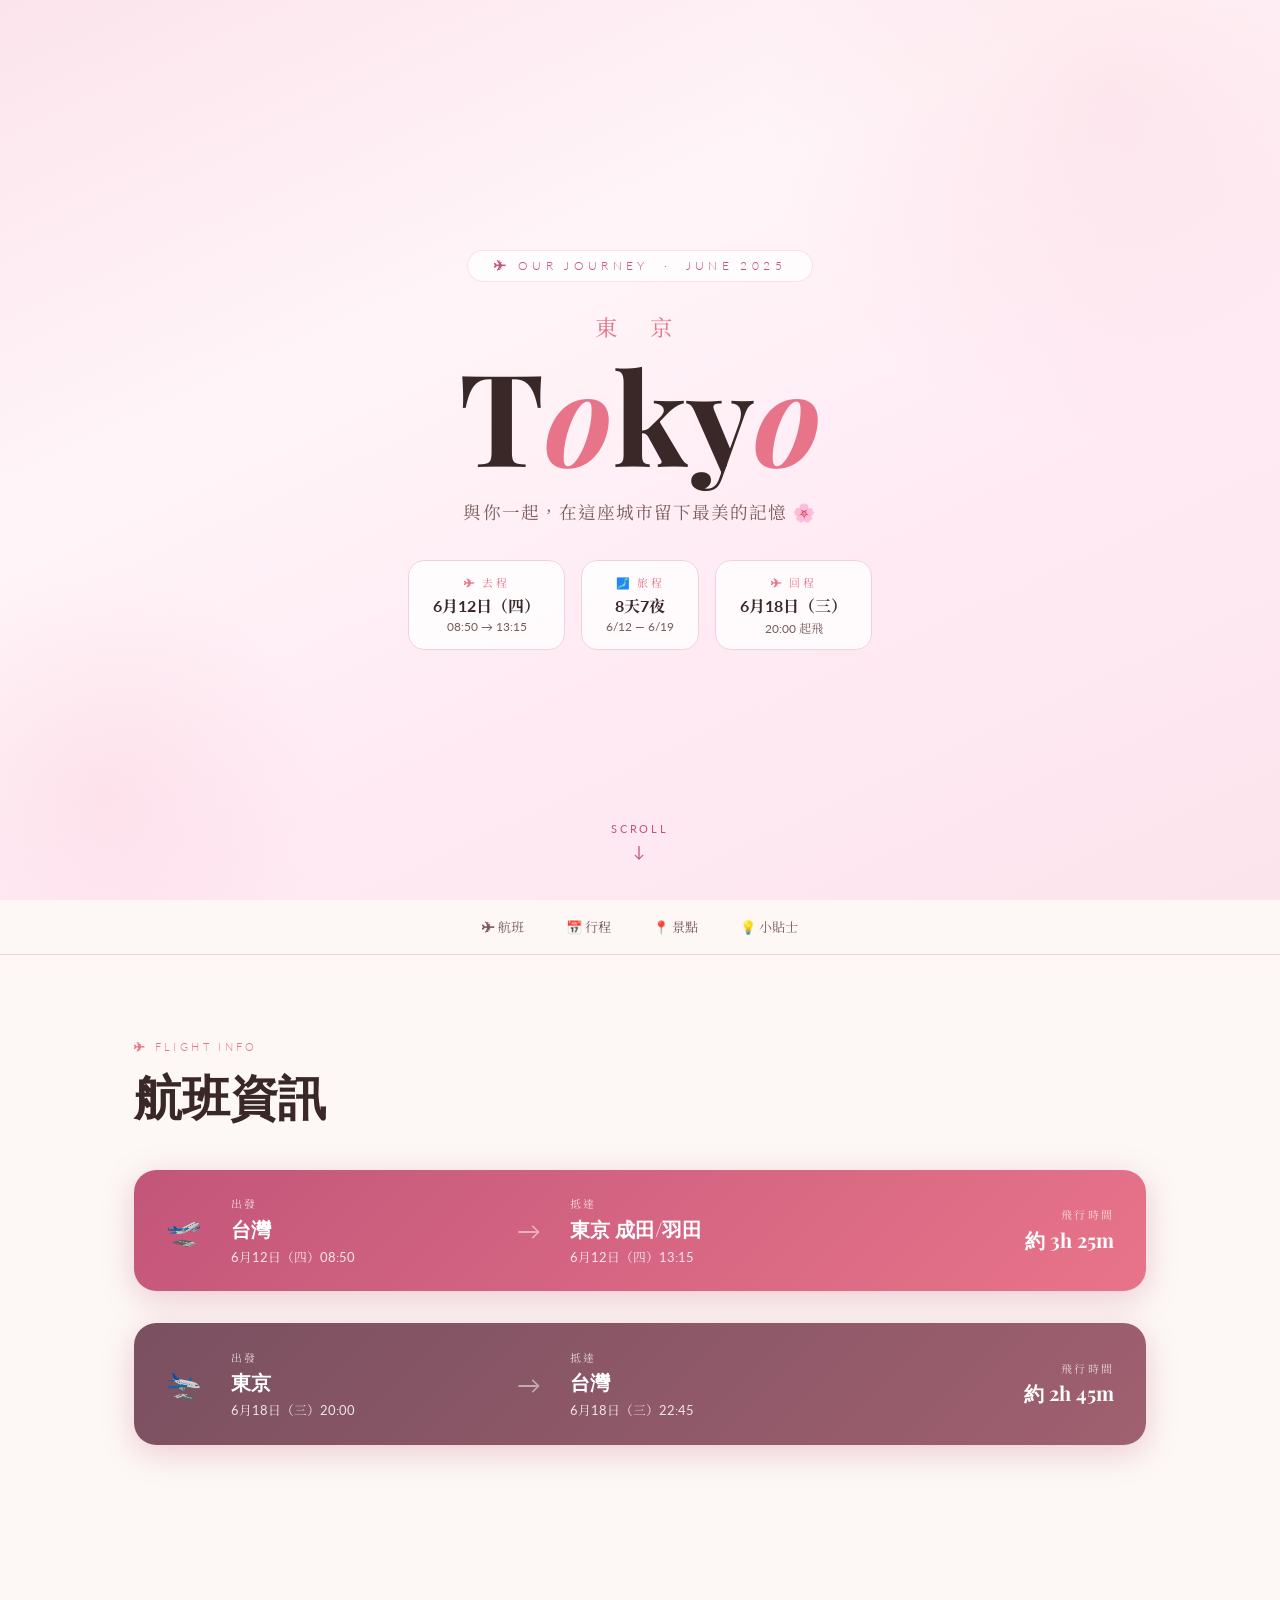
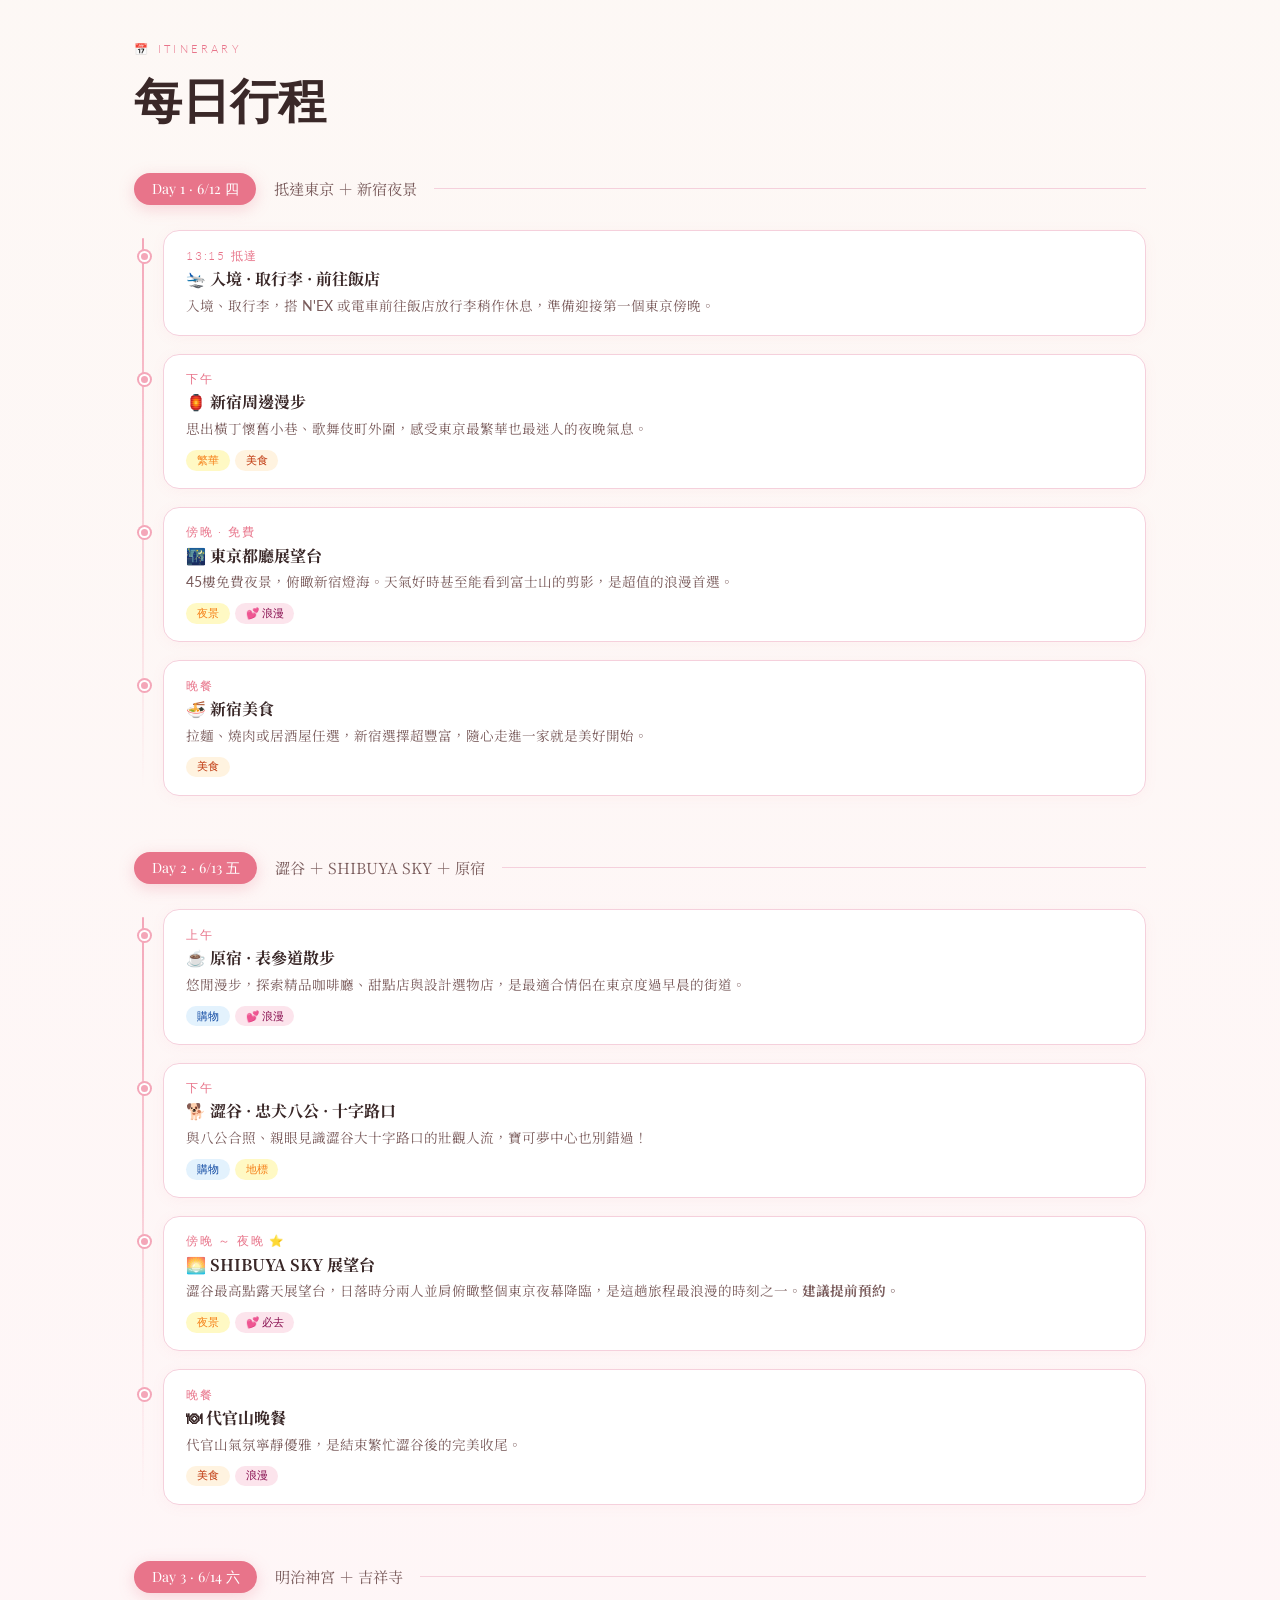
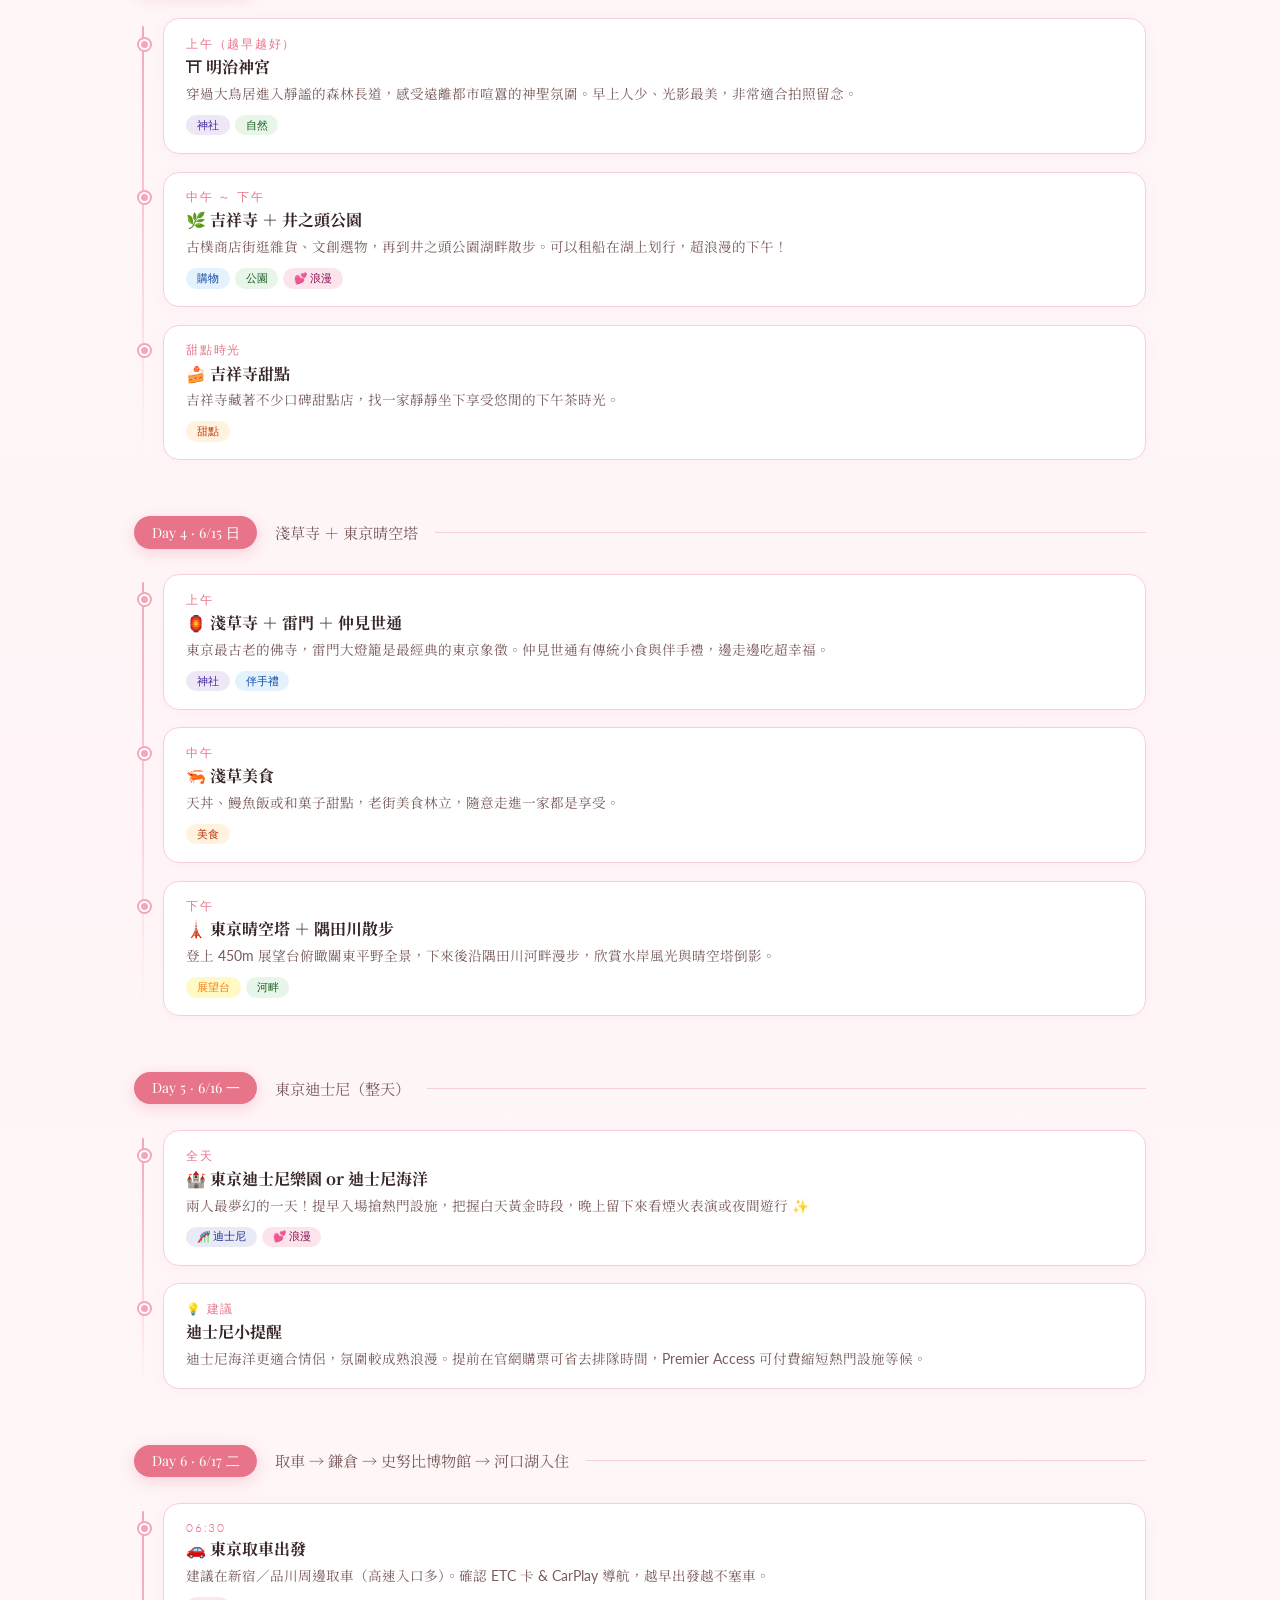
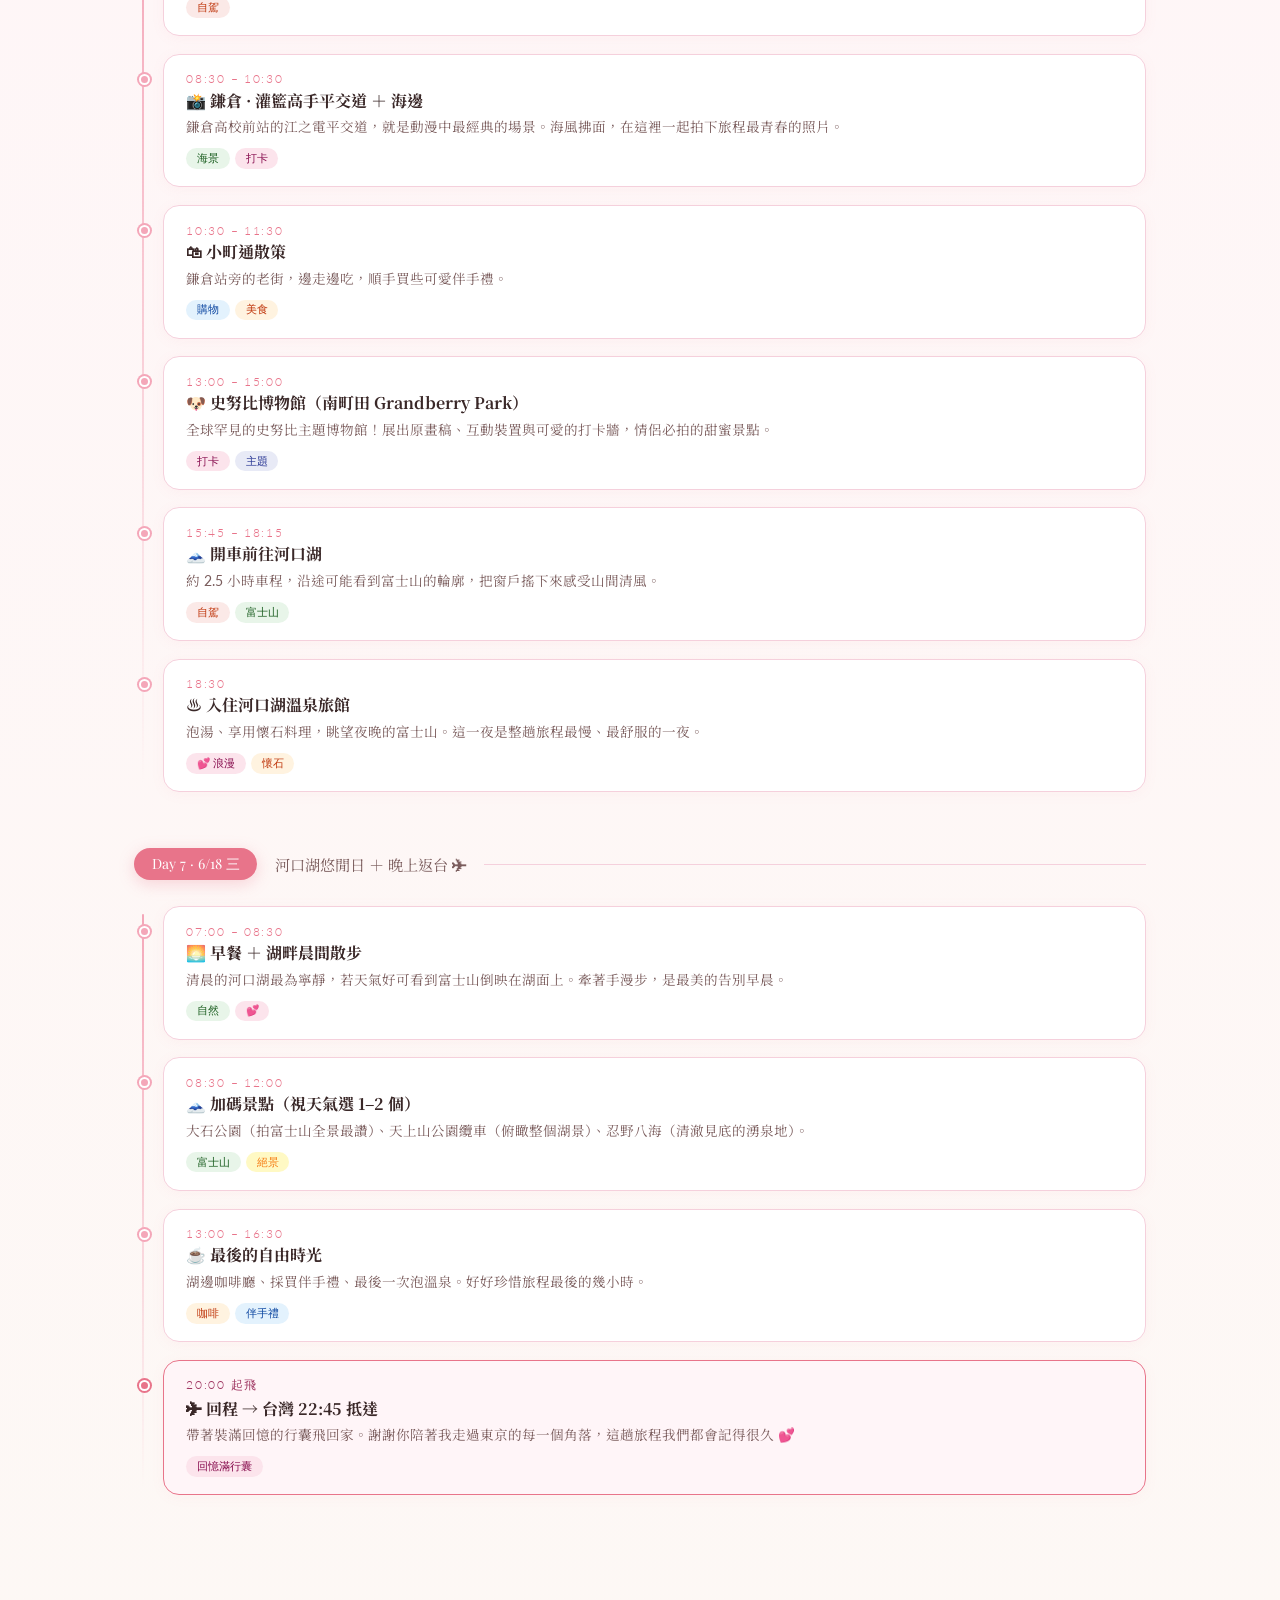
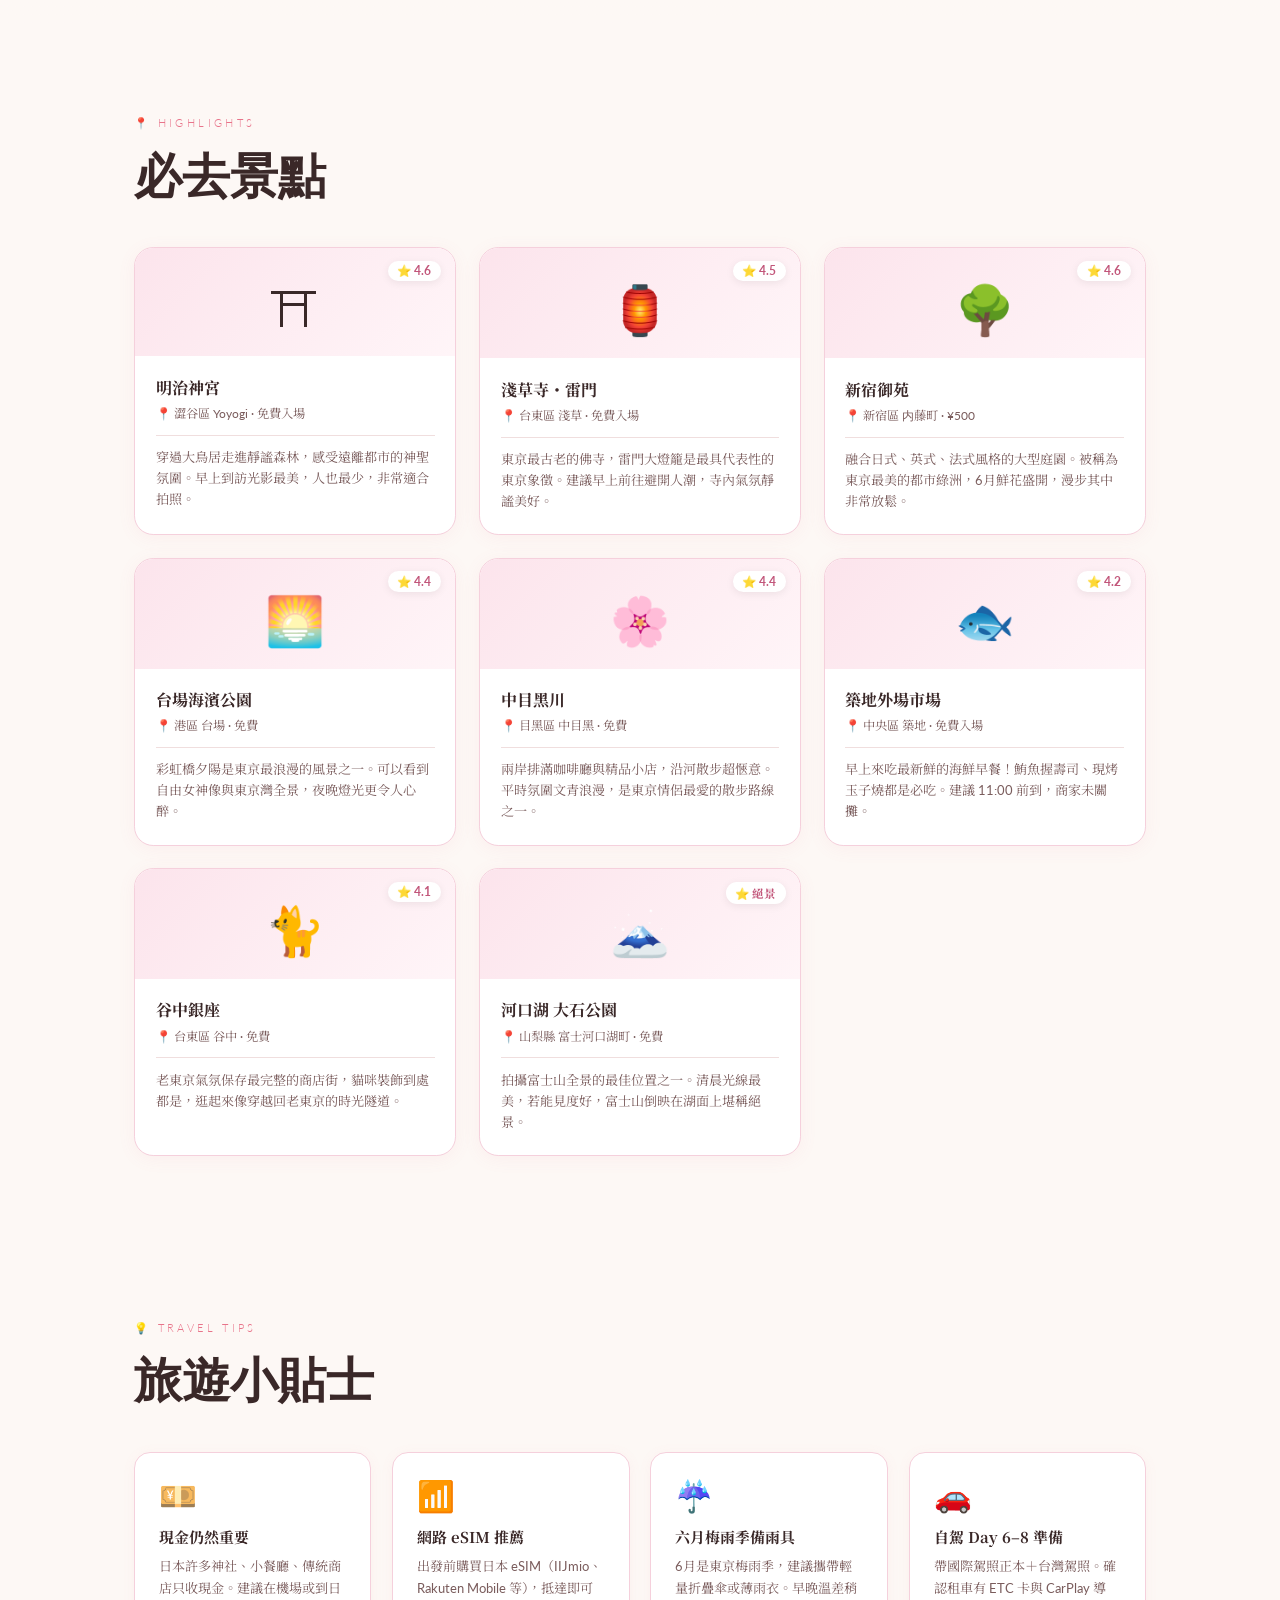
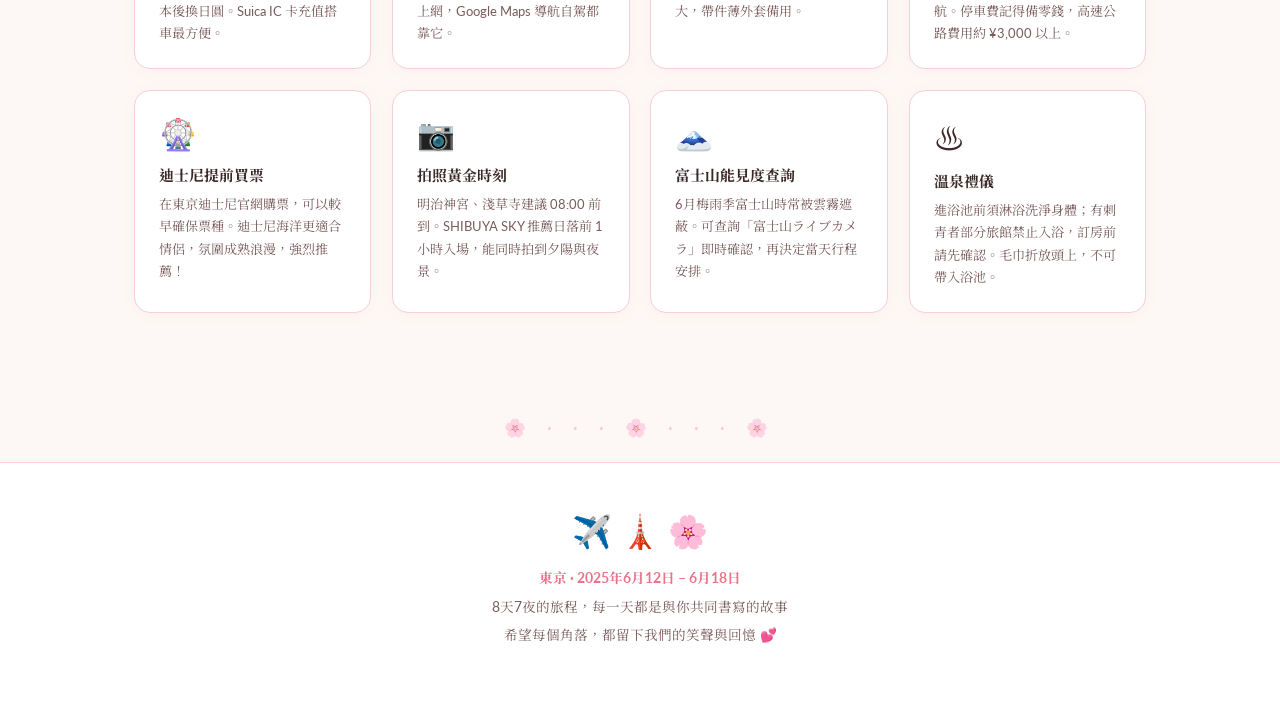
==== commit e9d4409a: "Refactor travel page into separate HTML/CSS/JS files" ====
--- a/index.html
+++ b/index.html
@@ -1,704 +1,495 @@
-<!DOCTYPE html>
-<html lang="zh-TW">
-<head>
-<meta charset="UTF-8">
-<meta name="viewport" content="width=device-width, initial-scale=1.0">
-<title>東京 · 我們的旅程 🌸</title>
-<link rel="preconnect" href="https://fonts.googleapis.com">
-<link href="https://fonts.googleapis.com/css2?family=Noto+Serif+TC:wght@300;400;600;700&family=Playfair+Display:ital,wght@0,400;0,700;1,400;1,700&family=Lato:wght@300;400;700&display=swap" rel="stylesheet">
-<style>
-:root {
-  --sakura: #f4a7b9;
-  --sakura-light: #fce4ec;
-  --sakura-pale: #fff5f8;
-  --rose: #e8748a;
-  --rose-deep: #c2567a;
-  --rose-dark: #9e3460;
-  --cream: #fdf8f5;
-  --ink: #3a2828;
-  --ink-light: #7a5c5c;
-  --mist: #f0dede;
-  --border: #f5d0dc;
-}
-* { margin:0; padding:0; box-sizing:border-box; }
-html { scroll-behavior: smooth; }
-body { font-family: 'Lato', 'Noto Serif TC', sans-serif; background: var(--cream); color: var(--ink); overflow-x: hidden; }
-
-/* PETALS */
-.petal { position: fixed; pointer-events: none; user-select: none; z-index: 0; opacity: 0; animation: petalFall linear infinite; }
-@keyframes petalFall {
-  0%   { transform: translateY(-80px) translateX(0) rotate(0deg); opacity:0; }
-  8%   { opacity: 0.6; }
-  88%  { opacity: 0.3; }
-  100% { transform: translateY(108vh) translateX(50px) rotate(540deg); opacity:0; }
-}
-
-/* HERO */
-#hero {
-  min-height: 100vh;
-  background: linear-gradient(155deg, #fce4ec 0%, #fff5f8 35%, #ffeaf4 65%, #fce4ec 100%);
-  display: flex; flex-direction: column; align-items: center; justify-content: center;
-  position: relative; overflow: hidden; text-align: center; padding: 2rem;
-}
-.hero-deco { position: absolute; border-radius: 50%; background: radial-gradient(circle, rgba(244,167,185,0.16), transparent 70%); pointer-events: none; }
-.d1 { width: 700px; height: 700px; top: -250px; right: -180px; }
-.d2 { width: 450px; height: 450px; bottom: -120px; left: -120px; }
-.hero-inner { position: relative; z-index: 1; }
-.hero-pill {
-  display: inline-block; font-family: 'Lato', sans-serif; font-weight: 300;
-  letter-spacing: .35em; font-size: .78rem; color: var(--rose-deep); text-transform: uppercase;
-  background: rgba(255,255,255,.72); padding: .45rem 1.6rem; border-radius: 2rem;
-  margin-bottom: 1.8rem; border: 1px solid rgba(232,116,138,.2);
-  animation: fadeUp .8s ease both; backdrop-filter: blur(6px);
-}
-.hero-jp {
-  font-family: 'Noto Serif TC', serif; font-size: clamp(1rem, 2.5vw, 1.4rem);
-  color: var(--rose); letter-spacing: .6em; margin-bottom: .5rem;
-  animation: fadeUp .8s .1s ease both;
-}
-.hero-title {
-  font-family: 'Playfair Display', serif;
-  font-size: clamp(3.5rem, 11vw, 8rem); font-weight: 700; line-height: 1.0;
-  color: var(--ink); animation: fadeUp .9s .2s ease both;
-}
-.hero-title em { color: var(--rose); font-style: italic; }
-.hero-sub {
-  font-family: 'Noto Serif TC', serif; font-size: clamp(.9rem, 2vw, 1.1rem);
-  color: var(--ink-light); margin-top: 1.1rem; letter-spacing: .06em; line-height: 1.8;
-  animation: fadeUp .9s .32s ease both;
-}
-.hero-dates { display: flex; gap: 1rem; justify-content: center; margin-top: 2rem; flex-wrap: wrap; animation: fadeUp .9s .44s ease both; }
-.hdb { background: rgba(255,255,255,.8); border: 1px solid var(--border); border-radius: 1rem; padding: .8rem 1.5rem; backdrop-filter: blur(8px); }
-.hdb-label { font-size: .68rem; letter-spacing: .2em; color: var(--rose); text-transform: uppercase; margin-bottom: .25rem; }
-.hdb-val { font-size: 1rem; font-weight: 700; color: var(--ink); }
-.hdb-sub { font-size: .76rem; color: var(--ink-light); margin-top: .15rem; }
-.hero-scroll {
-  position: absolute; bottom: 2.5rem; left: 50%; transform: translateX(-50%);
-  display: flex; flex-direction: column; align-items: center; gap: .35rem;
-  color: var(--rose-deep); font-size: .7rem; letter-spacing: .25em; text-transform: uppercase;
-  animation: bounce 2.5s infinite;
-}
-.hero-scroll::after { content: '↓'; font-size: 1rem; }
-@keyframes bounce { 0%,100%{transform:translateX(-50%) translateY(0);opacity:.55}50%{transform:translateX(-50%) translateY(7px);opacity:1} }
-@keyframes fadeUp { from{opacity:0;transform:translateY(28px)}to{opacity:1;transform:translateY(0)} }
-
-/* NAV */
-nav {
-  position: sticky; top: 0; z-index: 200;
-  background: rgba(253,248,245,.94); backdrop-filter: blur(14px);
-  border-bottom: 1px solid var(--border);
-  display: flex; justify-content: center; gap: .3rem; padding: .65rem 1rem; flex-wrap: wrap;
-}
-nav button {
-  font-family: 'Noto Serif TC', serif; font-size: .82rem;
-  background: none; border: 1.5px solid transparent;
-  padding: .38rem 1.1rem; border-radius: 2rem; cursor: pointer;
-  color: var(--ink-light); transition: all .2s; white-space: nowrap;
-}
-nav button:hover { border-color: var(--sakura); color: var(--rose-deep); background: var(--sakura-pale); }
-nav button.active { border-color: var(--rose); color: var(--rose-dark); background: var(--sakura-light); font-weight: 700; }
-
-/* SECTIONS */
-.sw { padding: 5rem 1.5rem; max-width: 1060px; margin: 0 auto; }
-.eyebrow { display: inline-block; font-family: 'Lato', sans-serif; font-weight: 300; font-size: .7rem; letter-spacing: .3em; text-transform: uppercase; color: var(--rose); margin-bottom: .9rem; }
-.stitle { font-family: 'Playfair Display', serif; font-size: clamp(2rem, 4.5vw, 3rem); font-weight: 700; color: var(--ink); margin-bottom: 2.8rem; line-height: 1.2; }
-
-/* FLIGHT STRIP */
-.flight-strip {
-  background: linear-gradient(135deg, var(--rose-deep), var(--rose));
-  color: white; border-radius: 1.4rem; padding: 1.6rem 2rem;
-  display: flex; align-items: center; gap: 1.8rem; flex-wrap: wrap;
-  margin-bottom: 2rem; box-shadow: 0 8px 32px rgba(194,86,122,.28);
-}
-.fi { display: flex; flex-direction: column; gap: .2rem; flex: 1; min-width: 130px; }
-.fi-label { font-size: .68rem; letter-spacing: .2em; opacity: .75; text-transform: uppercase; }
-.fi-val { font-size: 1.25rem; font-weight: 700; font-family: 'Playfair Display', serif; }
-.fi-sub { font-size: .8rem; opacity: .85; }
-.fi-arrow { flex: none; font-size: 1.5rem; opacity: .5; }
-.fi-plane { font-size: 1.8rem; }
-
-/* ITINERARY */
-.day-block { margin-bottom: 3.5rem; }
-.day-header { display: flex; align-items: center; gap: 1.1rem; margin-bottom: 1.6rem; }
-.day-badge { background: var(--rose); color: white; font-family: 'Playfair Display', serif; font-size: .88rem; padding: .38rem 1.1rem; border-radius: 2rem; box-shadow: 0 4px 16px rgba(232,116,138,.28); white-space: nowrap; flex-shrink: 0; }
-.day-txt { font-family: 'Noto Serif TC', serif; font-size: .95rem; color: var(--ink-light); }
-.day-rule { flex: 1; height: 1px; background: var(--border); }
-
-.timeline { position: relative; padding-left: 1.8rem; }
-.timeline::before { content:''; position:absolute; left:.52rem; top:.5rem; bottom:.5rem; width:2px; background: linear-gradient(to bottom, var(--sakura), transparent); border-radius:2px; }
-.tl-item {
-  position: relative; margin-bottom: 1.1rem;
-  background: white; border-radius: 1rem; padding: 1.1rem 1.4rem;
-  border: 1px solid var(--border); box-shadow: 0 2px 14px rgba(232,116,138,.06);
-  transition: transform .2s, box-shadow .2s;
-}
-.tl-item:hover { transform: translateX(5px); box-shadow: 0 6px 26px rgba(232,116,138,.18); }
-.tl-dot { position:absolute; left:-1.52rem; top:1.2rem; width:11px; height:11px; border-radius:50%; background:var(--sakura); border:2.5px solid white; box-shadow:0 0 0 2px var(--sakura); }
-.tl-time { font-family:'Lato',sans-serif; font-weight:300; font-size:.72rem; letter-spacing:.15em; color:var(--rose); margin-bottom:.2rem; text-transform:uppercase; }
-.tl-name { font-family:'Noto Serif TC',serif; font-size:1rem; font-weight:700; color:var(--ink); margin-bottom:.3rem; }
-.tl-desc { font-size:.85rem; color:var(--ink-light); line-height:1.65; }
-.tags { margin-top:.6rem; display:flex; flex-wrap:wrap; gap:.3rem; }
-.tag { display:inline-block; font-size:.67rem; padding:.17rem .68rem; border-radius:1rem; font-family:'Lato',sans-serif; }
-.tag-food    { background:#fff3e0; color:#bf360c; }
-.tag-nature  { background:#e8f5e9; color:#1b5e20; }
-.tag-shrine  { background:#ede7f6; color:#4527a0; }
-.tag-shop    { background:#e3f2fd; color:#0d47a1; }
-.tag-romance { background:#fce4ec; color:#880e4f; }
-.tag-view    { background:#fff9c4; color:#f57f17; }
-.tag-drive   { background:#fbe9e7; color:#bf360c; }
-.tag-disney  { background:#e8eaf6; color:#283593; }
-.tl-item.highlight { border-color: var(--rose); background: var(--sakura-pale); }
-.tl-item.highlight .tl-dot { background:var(--rose); box-shadow:0 0 0 2px var(--rose); }
-.tl-item.highlight .tl-time { color:var(--rose-dark); }
-
-/* SPOTS */
-.spots-grid { display:grid; grid-template-columns:repeat(auto-fill,minmax(265px,1fr)); gap:1.4rem; }
-.spot-card { background:white; border-radius:1.2rem; border:1px solid var(--border); overflow:hidden; box-shadow:0 3px 18px rgba(232,116,138,.07); transition:transform .25s,box-shadow .25s; }
-.spot-card:hover { transform:translateY(-7px); box-shadow:0 14px 40px rgba(232,116,138,.2); }
-.spot-emo { background:linear-gradient(135deg,var(--sakura-light),var(--sakura-pale)); text-align:center; padding:2rem 1rem 1.2rem; font-size:3rem; position:relative; }
-.spot-rating { position:absolute; top:.8rem; right:.9rem; background:white; border-radius:1rem; font-size:.72rem; padding:.2rem .6rem; color:var(--rose-deep); font-weight:700; box-shadow:0 2px 8px rgba(0,0,0,.07); }
-.spot-body { padding:1.2rem 1.3rem 1.4rem; }
-.spot-name { font-family:'Noto Serif TC',serif; font-size:1rem; font-weight:700; margin-bottom:.4rem; color:var(--ink); }
-.spot-addr { font-size:.77rem; color:var(--ink-light); margin-bottom:.7rem; line-height:1.5; }
-.spot-tip { font-size:.82rem; color:var(--ink-light); line-height:1.6; border-top:1px solid var(--mist); padding-top:.7rem; }
-
-/* TIPS */
-.tips-grid { display:grid; grid-template-columns:repeat(auto-fill,minmax(235px,1fr)); gap:1.3rem; }
-.tip-card { background:white; border-radius:1rem; border:1px solid var(--border); padding:1.5rem; box-shadow:0 2px 14px rgba(232,116,138,.06); }
-.tip-icon { font-size:1.9rem; margin-bottom:.7rem; }
-.tip-title { font-family:'Noto Serif TC',serif; font-size:.93rem; font-weight:700; color:var(--ink); margin-bottom:.5rem; }
-.tip-body { font-size:.82rem; color:var(--ink-light); line-height:1.7; }
-
-/* FOOTER */
-footer { text-align:center; padding:3rem 1rem 4rem; color:var(--ink-light); font-size:.85rem; border-top:1px solid var(--border); background:white; }
-footer .fe { font-size:2rem; margin-bottom:.8rem; }
-footer p { line-height:2.1; }
-footer strong { color:var(--rose); }
-.sdiv { text-align:center; padding:1.5rem 0; font-size:1.1rem; letter-spacing:.5rem; color:var(--sakura); opacity:.6; }
-
-@media(max-width:600px){
-  .flight-strip{flex-direction:column;gap:1rem}
-  .fi-arrow{transform:rotate(90deg)}
-  .hero-dates{flex-direction:column;align-items:center}
-}
-</style>
-</head>
-<body>
-
-<div id="petals"></div>
-
-<!-- HERO -->
-<section id="hero">
-  <div class="hero-deco d1"></div>
-  <div class="hero-deco d2"></div>
-  <div class="hero-inner">
-    <div class="hero-pill">✈ Our Journey &nbsp;·&nbsp; June 2025</div>
-    <div class="hero-jp">東 京</div>
-    <h1 class="hero-title">T<em>o</em>ky<em>o</em></h1>
-    <p class="hero-sub">與你一起，在這座城市留下最美的記憶 🌸</p>
-    <div class="hero-dates">
-      <div class="hdb">
-        <div class="hdb-label">✈ 去程</div>
-        <div class="hdb-val">6月12日（四）</div>
-        <div class="hdb-sub">08:50 → 13:15</div>
-      </div>
-      <div class="hdb">
-        <div class="hdb-label">🗾 旅程</div>
-        <div class="hdb-val">8天7夜</div>
-        <div class="hdb-sub">6/12 — 6/19</div>
-      </div>
-      <div class="hdb">
-        <div class="hdb-label">✈ 回程</div>
-        <div class="hdb-val">6月18日（三）</div>
-        <div class="hdb-sub">20:00 起飛</div>
-      </div>
-    </div>
-  </div>
-  <div class="hero-scroll">SCROLL</div>
-</section>
-
-<!-- NAV -->
-<nav id="mainnav">
-  <button onclick="goTo('flights',this)" class="active">✈ 航班</button>
-  <button onclick="goTo('itinerary',this)">📅 行程</button>
-  <button onclick="goTo('spots',this)">📍 景點</button>
-  <button onclick="goTo('tips',this)">💡 小貼士</button>
-</nav>
-
-<!-- FLIGHTS -->
-<div id="flights">
-<div class="sw">
-  <div class="eyebrow">✈ FLIGHT INFO</div>
-  <h2 class="stitle">航班資訊</h2>
-  <div class="flight-strip">
-    <div class="fi-plane">🛫</div>
-    <div class="fi"><div class="fi-label">出發</div><div class="fi-val">台灣</div><div class="fi-sub">6月12日（四）08:50</div></div>
-    <div class="fi-arrow">→</div>
-    <div class="fi"><div class="fi-label">抵達</div><div class="fi-val">東京 成田/羽田</div><div class="fi-sub">6月12日（四）13:15</div></div>
-    <div class="fi" style="text-align:right"><div class="fi-label">飛行時間</div><div class="fi-val">約 3h 25m</div></div>
-  </div>
-  <div class="flight-strip" style="background: linear-gradient(135deg,#7a5060,#a06070)">
-    <div class="fi-plane">🛬</div>
-    <div class="fi"><div class="fi-label">出發</div><div class="fi-val">東京</div><div class="fi-sub">6月18日（三）20:00</div></div>
-    <div class="fi-arrow">→</div>
-    <div class="fi"><div class="fi-label">抵達</div><div class="fi-val">台灣</div><div class="fi-sub">6月18日（三）22:45</div></div>
-    <div class="fi" style="text-align:right"><div class="fi-label">飛行時間</div><div class="fi-val">約 2h 45m</div></div>
-  </div>
-</div>
-</div>
-
-<!-- ITINERARY -->
-<div id="itinerary" style="background:linear-gradient(180deg,var(--cream) 0%,#fff5f8 50%,var(--cream) 100%)">
-<div class="sw">
-  <div class="eyebrow">📅 ITINERARY</div>
-  <h2 class="stitle">每日行程</h2>
-
-  <!-- Day 1 -->
-  <div class="day-block">
-    <div class="day-header">
-      <div class="day-badge">Day 1 · 6/12 四</div>
-      <div class="day-txt">抵達東京 ＋ 新宿夜景</div>
-      <div class="day-rule"></div>
-    </div>
-    <div class="timeline">
-      <div class="tl-item">
-        <div class="tl-dot"></div>
-        <div class="tl-time">13:15 抵達</div>
-        <div class="tl-name">🛬 入境 · 取行李 · 前往飯店</div>
-        <div class="tl-desc">入境、取行李，搭 N'EX 或電車前往飯店放行李稍作休息，準備迎接第一個東京傍晚。</div>
-      </div>
-      <div class="tl-item">
-        <div class="tl-dot"></div>
-        <div class="tl-time">下午</div>
-        <div class="tl-name">🏮 新宿周邊漫步</div>
-        <div class="tl-desc">思出橫丁懷舊小巷、歌舞伎町外圍，感受東京最繁華也最迷人的夜晚氣息。</div>
-        <div class="tags"><span class="tag tag-view">繁華</span><span class="tag tag-food">美食</span></div>
-      </div>
-      <div class="tl-item">
-        <div class="tl-dot"></div>
-        <div class="tl-time">傍晚 · 免費</div>
-        <div class="tl-name">🌃 東京都廳展望台</div>
-        <div class="tl-desc">45樓免費夜景，俯瞰新宿燈海。天氣好時甚至能看到富士山的剪影，是超值的浪漫首選。</div>
-        <div class="tags"><span class="tag tag-view">夜景</span><span class="tag tag-romance">💕 浪漫</span></div>
-      </div>
-      <div class="tl-item">
-        <div class="tl-dot"></div>
-        <div class="tl-time">晚餐</div>
-        <div class="tl-name">🍜 新宿美食</div>
-        <div class="tl-desc">拉麵、燒肉或居酒屋任選，新宿選擇超豐富，隨心走進一家就是美好開始。</div>
-        <div class="tags"><span class="tag tag-food">美食</span></div>
-      </div>
-    </div>
-  </div>
-
-  <!-- Day 2 -->
-  <div class="day-block">
-    <div class="day-header">
-      <div class="day-badge">Day 2 · 6/13 五</div>
-      <div class="day-txt">澀谷 ＋ SHIBUYA SKY ＋ 原宿</div>
-      <div class="day-rule"></div>
-    </div>
-    <div class="timeline">
-      <div class="tl-item">
-        <div class="tl-dot"></div>
-        <div class="tl-time">上午</div>
-        <div class="tl-name">☕ 原宿 · 表參道散步</div>
-        <div class="tl-desc">悠閒漫步，探索精品咖啡廳、甜點店與設計選物店，是最適合情侶在東京度過早晨的街道。</div>
-        <div class="tags"><span class="tag tag-shop">購物</span><span class="tag tag-romance">💕 浪漫</span></div>
-      </div>
-      <div class="tl-item">
-        <div class="tl-dot"></div>
-        <div class="tl-time">下午</div>
-        <div class="tl-name">🐕 澀谷 · 忠犬八公 · 十字路口</div>
-        <div class="tl-desc">與八公合照、親眼見識澀谷大十字路口的壯觀人流，寶可夢中心也別錯過！</div>
-        <div class="tags"><span class="tag tag-shop">購物</span><span class="tag tag-view">地標</span></div>
-      </div>
-      <div class="tl-item">
-        <div class="tl-dot"></div>
-        <div class="tl-time">傍晚 ～ 夜晚 ⭐</div>
-        <div class="tl-name">🌅 SHIBUYA SKY 展望台</div>
-        <div class="tl-desc">澀谷最高點露天展望台，日落時分兩人並肩俯瞰整個東京夜幕降臨，是這趟旅程最浪漫的時刻之一。<strong>建議提前預約。</strong></div>
-        <div class="tags"><span class="tag tag-view">夜景</span><span class="tag tag-romance">💕 必去</span></div>
-      </div>
-      <div class="tl-item">
-        <div class="tl-dot"></div>
-        <div class="tl-time">晚餐</div>
-        <div class="tl-name">🍽 代官山晚餐</div>
-        <div class="tl-desc">代官山氣氛寧靜優雅，是結束繁忙澀谷後的完美收尾。</div>
-        <div class="tags"><span class="tag tag-food">美食</span><span class="tag tag-romance">浪漫</span></div>
-      </div>
-    </div>
-  </div>
-
-  <!-- Day 3 -->
-  <div class="day-block">
-    <div class="day-header">
-      <div class="day-badge">Day 3 · 6/14 六</div>
-      <div class="day-txt">明治神宮 ＋ 吉祥寺</div>
-      <div class="day-rule"></div>
-    </div>
-    <div class="timeline">
-      <div class="tl-item">
-        <div class="tl-dot"></div>
-        <div class="tl-time">上午（越早越好）</div>
-        <div class="tl-name">⛩ 明治神宮</div>
-        <div class="tl-desc">穿過大鳥居進入靜謐的森林長道，感受遠離都市喧囂的神聖氛圍。早上人少、光影最美，非常適合拍照留念。</div>
-        <div class="tags"><span class="tag tag-shrine">神社</span><span class="tag tag-nature">自然</span></div>
-      </div>
-      <div class="tl-item">
-        <div class="tl-dot"></div>
-        <div class="tl-time">中午 ～ 下午</div>
-        <div class="tl-name">🌿 吉祥寺 ＋ 井之頭公園</div>
-        <div class="tl-desc">古樸商店街逛雜貨、文創選物，再到井之頭公園湖畔散步。可以租船在湖上划行，超浪漫的下午！</div>
-        <div class="tags"><span class="tag tag-shop">購物</span><span class="tag tag-nature">公園</span><span class="tag tag-romance">💕 浪漫</span></div>
-      </div>
-      <div class="tl-item">
-        <div class="tl-dot"></div>
-        <div class="tl-time">甜點時光</div>
-        <div class="tl-name">🍰 吉祥寺甜點</div>
-        <div class="tl-desc">吉祥寺藏著不少口碑甜點店，找一家靜靜坐下享受悠閒的下午茶時光。</div>
-        <div class="tags"><span class="tag tag-food">甜點</span></div>
-      </div>
-    </div>
-  </div>
-
-  <!-- Day 4 -->
-  <div class="day-block">
-    <div class="day-header">
-      <div class="day-badge">Day 4 · 6/15 日</div>
-      <div class="day-txt">淺草寺 ＋ 東京晴空塔</div>
-      <div class="day-rule"></div>
-    </div>
-    <div class="timeline">
-      <div class="tl-item">
-        <div class="tl-dot"></div>
-        <div class="tl-time">上午</div>
-        <div class="tl-name">🏮 淺草寺 ＋ 雷門 ＋ 仲見世通</div>
-        <div class="tl-desc">東京最古老的佛寺，雷門大燈籠是最經典的東京象徵。仲見世通有傳統小食與伴手禮，邊走邊吃超幸福。</div>
-        <div class="tags"><span class="tag tag-shrine">神社</span><span class="tag tag-shop">伴手禮</span></div>
-      </div>
-      <div class="tl-item">
-        <div class="tl-dot"></div>
-        <div class="tl-time">中午</div>
-        <div class="tl-name">🦐 淺草美食</div>
-        <div class="tl-desc">天丼、鰻魚飯或和菓子甜點，老街美食林立，隨意走進一家都是享受。</div>
-        <div class="tags"><span class="tag tag-food">美食</span></div>
-      </div>
-      <div class="tl-item">
-        <div class="tl-dot"></div>
-        <div class="tl-time">下午</div>
-        <div class="tl-name">🗼 東京晴空塔 ＋ 隅田川散步</div>
-        <div class="tl-desc">登上 450m 展望台俯瞰關東平野全景，下來後沿隅田川河畔漫步，欣賞水岸風光與晴空塔倒影。</div>
-        <div class="tags"><span class="tag tag-view">展望台</span><span class="tag tag-nature">河畔</span></div>
-      </div>
-    </div>
-  </div>
-
-  <!-- Day 5 -->
-  <div class="day-block">
-    <div class="day-header">
-      <div class="day-badge">Day 5 · 6/16 一</div>
-      <div class="day-txt">東京迪士尼（整天）</div>
-      <div class="day-rule"></div>
-    </div>
-    <div class="timeline">
-      <div class="tl-item">
-        <div class="tl-dot"></div>
-        <div class="tl-time">全天</div>
-        <div class="tl-name">🏰 東京迪士尼樂園 or 迪士尼海洋</div>
-        <div class="tl-desc">兩人最夢幻的一天！提早入場搶熱門設施，把握白天黃金時段，晚上留下來看煙火表演或夜間遊行 ✨</div>
-        <div class="tags"><span class="tag tag-disney">🎢 迪士尼</span><span class="tag tag-romance">💕 浪漫</span></div>
-      </div>
-      <div class="tl-item">
-        <div class="tl-dot"></div>
-        <div class="tl-time">💡 建議</div>
-        <div class="tl-name">迪士尼小提醒</div>
-        <div class="tl-desc">迪士尼海洋更適合情侶，氛圍較成熟浪漫。提前在官網購票可省去排隊時間，Premier Access 可付費縮短熱門設施等候。</div>
-      </div>
-    </div>
-  </div>
-
-  <!-- Day 6 -->
-  <div class="day-block">
-    <div class="day-header">
-      <div class="day-badge">Day 6 · 6/17 二</div>
-      <div class="day-txt">取車 → 鎌倉 → 史努比博物館 → 河口湖入住</div>
-      <div class="day-rule"></div>
-    </div>
-    <div class="timeline">
-      <div class="tl-item">
-        <div class="tl-dot"></div>
-        <div class="tl-time">06:30</div>
-        <div class="tl-name">🚗 東京取車出發</div>
-        <div class="tl-desc">建議在新宿／品川周邊取車（高速入口多）。確認 ETC 卡 &amp; CarPlay 導航，越早出發越不塞車。</div>
-        <div class="tags"><span class="tag tag-drive">自駕</span></div>
-      </div>
-      <div class="tl-item">
-        <div class="tl-dot"></div>
-        <div class="tl-time">08:30 – 10:30</div>
-        <div class="tl-name">📸 鎌倉 · 灌籃高手平交道 ＋ 海邊</div>
-        <div class="tl-desc">鎌倉高校前站的江之電平交道，就是動漫中最經典的場景。海風拂面，在這裡一起拍下旅程最青春的照片。</div>
-        <div class="tags"><span class="tag tag-nature">海景</span><span class="tag tag-romance">打卡</span></div>
-      </div>
-      <div class="tl-item">
-        <div class="tl-dot"></div>
-        <div class="tl-time">10:30 – 11:30</div>
-        <div class="tl-name">🛍 小町通散策</div>
-        <div class="tl-desc">鎌倉站旁的老街，邊走邊吃，順手買些可愛伴手禮。</div>
-        <div class="tags"><span class="tag tag-shop">購物</span><span class="tag tag-food">美食</span></div>
-      </div>
-      <div class="tl-item">
-        <div class="tl-dot"></div>
-        <div class="tl-time">13:00 – 15:00</div>
-        <div class="tl-name">🐶 史努比博物館（南町田 Grandberry Park）</div>
-        <div class="tl-desc">全球罕見的史努比主題博物館！展出原畫稿、互動裝置與可愛的打卡牆，情侶必拍的甜蜜景點。</div>
-        <div class="tags"><span class="tag tag-romance">打卡</span><span class="tag tag-disney">主題</span></div>
-      </div>
-      <div class="tl-item">
-        <div class="tl-dot"></div>
-        <div class="tl-time">15:45 – 18:15</div>
-        <div class="tl-name">🗻 開車前往河口湖</div>
-        <div class="tl-desc">約 2.5 小時車程，沿途可能看到富士山的輪廓，把窗戶搖下來感受山間清風。</div>
-        <div class="tags"><span class="tag tag-drive">自駕</span><span class="tag tag-nature">富士山</span></div>
-      </div>
-      <div class="tl-item">
-        <div class="tl-dot"></div>
-        <div class="tl-time">18:30</div>
-        <div class="tl-name">♨ 入住河口湖溫泉旅館</div>
-        <div class="tl-desc">泡湯、享用懷石料理，眺望夜晚的富士山。這一夜是整趟旅程最慢、最舒服的一夜。</div>
-        <div class="tags"><span class="tag tag-romance">💕 浪漫</span><span class="tag tag-food">懷石</span></div>
-      </div>
-    </div>
-  </div>
-
-  <!-- Day 7 -->
-  <div class="day-block">
-    <div class="day-header">
-      <div class="day-badge">Day 7 · 6/18 三</div>
-      <div class="day-txt">河口湖悠閒日 ＋ 晚上返台 ✈</div>
-      <div class="day-rule"></div>
-    </div>
-    <div class="timeline">
-      <div class="tl-item">
-        <div class="tl-dot"></div>
-        <div class="tl-time">07:00 – 08:30</div>
-        <div class="tl-name">🌅 早餐 ＋ 湖畔晨間散步</div>
-        <div class="tl-desc">清晨的河口湖最為寧靜，若天氣好可看到富士山倒映在湖面上。牽著手漫步，是最美的告別早晨。</div>
-        <div class="tags"><span class="tag tag-nature">自然</span><span class="tag tag-romance">💕</span></div>
-      </div>
-      <div class="tl-item">
-        <div class="tl-dot"></div>
-        <div class="tl-time">08:30 – 12:00</div>
-        <div class="tl-name">🗻 加碼景點（視天氣選 1–2 個）</div>
-        <div class="tl-desc">大石公園（拍富士山全景最讚）、天上山公園纜車（俯瞰整個湖景）、忍野八海（清澈見底的湧泉地）。</div>
-        <div class="tags"><span class="tag tag-nature">富士山</span><span class="tag tag-view">絕景</span></div>
-      </div>
-      <div class="tl-item">
-        <div class="tl-dot"></div>
-        <div class="tl-time">13:00 – 16:30</div>
-        <div class="tl-name">☕ 最後的自由時光</div>
-        <div class="tl-desc">湖邊咖啡廳、採買伴手禮、最後一次泡溫泉。好好珍惜旅程最後的幾小時。</div>
-        <div class="tags"><span class="tag tag-food">咖啡</span><span class="tag tag-shop">伴手禮</span></div>
-      </div>
-      <div class="tl-item highlight">
-        <div class="tl-dot"></div>
-        <div class="tl-time">20:00 起飛</div>
-        <div class="tl-name">✈ 回程 → 台灣 22:45 抵達</div>
-        <div class="tl-desc">帶著裝滿回憶的行囊飛回家。謝謝你陪著我走過東京的每一個角落，這趟旅程我們都會記得很久 💕</div>
-        <div class="tags"><span class="tag tag-romance">回憶滿行囊</span></div>
-      </div>
-    </div>
-  </div>
-
-</div>
-</div>
-
-<!-- SPOTS -->
-<div id="spots">
-<div class="sw">
-  <div class="eyebrow">📍 HIGHLIGHTS</div>
-  <h2 class="stitle">必去景點</h2>
-  <div class="spots-grid">
-
-    <div class="spot-card">
-      <div class="spot-emo">⛩<div class="spot-rating">⭐ 4.6</div></div>
-      <div class="spot-body">
-        <div class="spot-name">明治神宮</div>
-        <div class="spot-addr">📍 澀谷區 Yoyogi · 免費入場</div>
-        <div class="spot-tip">穿過大鳥居走進靜謐森林，感受遠離都市的神聖氛圍。早上到訪光影最美，人也最少，非常適合拍照。</div>
-      </div>
-    </div>
-
-    <div class="spot-card">
-      <div class="spot-emo">🏮<div class="spot-rating">⭐ 4.5</div></div>
-      <div class="spot-body">
-        <div class="spot-name">淺草寺・雷門</div>
-        <div class="spot-addr">📍 台東區 淺草 · 免費入場</div>
-        <div class="spot-tip">東京最古老的佛寺，雷門大燈籠是最具代表性的東京象徵。建議早上前往避開人潮，寺內氣氛靜謐美好。</div>
-      </div>
-    </div>
-
-    <div class="spot-card">
-      <div class="spot-emo">🌳<div class="spot-rating">⭐ 4.6</div></div>
-      <div class="spot-body">
-        <div class="spot-name">新宿御苑</div>
-        <div class="spot-addr">📍 新宿區 内藤町 · ¥500</div>
-        <div class="spot-tip">融合日式、英式、法式風格的大型庭園。被稱為東京最美的都市綠洲，6月鮮花盛開，漫步其中非常放鬆。</div>
-      </div>
-    </div>
-
-    <div class="spot-card">
-      <div class="spot-emo">🌅<div class="spot-rating">⭐ 4.4</div></div>
-      <div class="spot-body">
-        <div class="spot-name">台場海濱公園</div>
-        <div class="spot-addr">📍 港區 台場 · 免費</div>
-        <div class="spot-tip">彩虹橋夕陽是東京最浪漫的風景之一。可以看到自由女神像與東京灣全景，夜晚燈光更令人心醉。</div>
-      </div>
-    </div>
-
-    <div class="spot-card">
-      <div class="spot-emo">🌸<div class="spot-rating">⭐ 4.4</div></div>
-      <div class="spot-body">
-        <div class="spot-name">中目黑川</div>
-        <div class="spot-addr">📍 目黑區 中目黑 · 免費</div>
-        <div class="spot-tip">兩岸排滿咖啡廳與精品小店，沿河散步超愜意。平時氛圍文青浪漫，是東京情侶最愛的散步路線之一。</div>
-      </div>
-    </div>
-
-    <div class="spot-card">
-      <div class="spot-emo">🐟<div class="spot-rating">⭐ 4.2</div></div>
-      <div class="spot-body">
-        <div class="spot-name">築地外場市場</div>
-        <div class="spot-addr">📍 中央區 築地 · 免費入場</div>
-        <div class="spot-tip">早上來吃最新鮮的海鮮早餐！鮪魚握壽司、現烤玉子燒都是必吃。建議 11:00 前到，商家未關攤。</div>
-      </div>
-    </div>
-
-    <div class="spot-card">
-      <div class="spot-emo">🐈<div class="spot-rating">⭐ 4.1</div></div>
-      <div class="spot-body">
-        <div class="spot-name">谷中銀座</div>
-        <div class="spot-addr">📍 台東區 谷中 · 免費</div>
-        <div class="spot-tip">老東京氣氛保存最完整的商店街，貓咪裝飾到處都是，逛起來像穿越回老東京的時光隧道。</div>
-      </div>
-    </div>
-
-    <div class="spot-card">
-      <div class="spot-emo">🗻<div class="spot-rating">⭐ 絕景</div></div>
-      <div class="spot-body">
-        <div class="spot-name">河口湖 大石公園</div>
-        <div class="spot-addr">📍 山梨縣 富士河口湖町 · 免費</div>
-        <div class="spot-tip">拍攝富士山全景的最佳位置之一。清晨光線最美，若能見度好，富士山倒映在湖面上堪稱絕景。</div>
-      </div>
-    </div>
-
-  </div>
-</div>
-</div>
-
-<!-- TIPS -->
-<div id="tips">
-<div class="sw">
-  <div class="eyebrow">💡 TRAVEL TIPS</div>
-  <h2 class="stitle">旅遊小貼士</h2>
-  <div class="tips-grid">
-
-    <div class="tip-card">
-      <div class="tip-icon">💴</div>
-      <div class="tip-title">現金仍然重要</div>
-      <div class="tip-body">日本許多神社、小餐廳、傳統商店只收現金。建議在機場或到日本後換日圓。Suica IC 卡充值搭車最方便。</div>
-    </div>
-
-    <div class="tip-card">
-      <div class="tip-icon">📶</div>
-      <div class="tip-title">網路 eSIM 推薦</div>
-      <div class="tip-body">出發前購買日本 eSIM（IIJmio、Rakuten Mobile 等），抵達即可上網，Google Maps 導航自駕都靠它。</div>
-    </div>
-
-    <div class="tip-card">
-      <div class="tip-icon">☔</div>
-      <div class="tip-title">六月梅雨季備雨具</div>
-      <div class="tip-body">6月是東京梅雨季，建議攜帶輕量折疊傘或薄雨衣。早晚溫差稍大，帶件薄外套備用。</div>
-    </div>
-
-    <div class="tip-card">
-      <div class="tip-icon">🚗</div>
-      <div class="tip-title">自駕 Day 6–8 準備</div>
-      <div class="tip-body">帶國際駕照正本＋台灣駕照。確認租車有 ETC 卡與 CarPlay 導航。停車費記得備零錢，高速公路費用約 ¥3,000 以上。</div>
-    </div>
-
-    <div class="tip-card">
-      <div class="tip-icon">🎡</div>
-      <div class="tip-title">迪士尼提前買票</div>
-      <div class="tip-body">在東京迪士尼官網購票，可以較早確保票種。迪士尼海洋更適合情侶，氛圍成熟浪漫，強烈推薦！</div>
-    </div>
-
-    <div class="tip-card">
-      <div class="tip-icon">📷</div>
-      <div class="tip-title">拍照黃金時刻</div>
-      <div class="tip-body">明治神宮、淺草寺建議 08:00 前到。SHIBUYA SKY 推薦日落前 1 小時入場，能同時拍到夕陽與夜景。</div>
-    </div>
-
-    <div class="tip-card">
-      <div class="tip-icon">🗻</div>
-      <div class="tip-title">富士山能見度查詢</div>
-      <div class="tip-body">6月梅雨季富士山時常被雲霧遮蔽。可查詢「富士山ライブカメラ」即時確認，再決定當天行程安排。</div>
-    </div>
-
-    <div class="tip-card">
-      <div class="tip-icon">♨</div>
-      <div class="tip-title">溫泉禮儀</div>
-      <div class="tip-body">進浴池前須淋浴洗淨身體；有刺青者部分旅館禁止入浴，訂房前請先確認。毛巾折放頭上，不可帶入浴池。</div>
-    </div>
-
-  </div>
-</div>
-</div>
-
-<div class="sdiv">🌸 · · · 🌸 · · · 🌸</div>
-
-<footer>
-  <div class="fe">✈️ 🗼 🌸</div>
-  <p>
-    <strong>東京 · 2025年6月12日 – 6月18日</strong><br>
-    8天7夜的旅程，每一天都是與你共同書寫的故事<br>
-    希望每個角落，都留下我們的笑聲與回憶 💕
-  </p>
-</footer>
-
-<script>
-// PETALS
-const pc = document.getElementById('petals');
-const em = ['🌸','🌺','✿','❀','🌷'];
-for (let i = 0; i < 20; i++) {
-  const p = document.createElement('div');
-  p.className = 'petal';
-  p.textContent = em[i % em.length];
-  p.style.left = (Math.random() * 100) + 'vw';
-  p.style.animationDuration = (8 + Math.random() * 10) + 's';
-  p.style.animationDelay = (Math.random() * 14) + 's';
-  p.style.fontSize = (.7 + Math.random() * .8) + 'rem';
-  pc.appendChild(p);
-}
-
-// NAV
-function goTo(id, btn) {
-  document.getElementById(id).scrollIntoView({ behavior: 'smooth', block: 'start' });
-  document.querySelectorAll('nav button').forEach(b => b.classList.remove('active'));
-  btn.classList.add('active');
-}
-
-// SCROLL SPY
-const ids = ['flights','itinerary','spots','tips'];
-const btns = document.querySelectorAll('nav button');
-window.addEventListener('scroll', () => {
-  let cur = '';
-  ids.forEach(id => {
-    const el = document.getElementById(id);
-    if (el && window.scrollY >= el.offsetTop - 160) cur = id;
-  });
-  btns.forEach((b, i) => b.classList.toggle('active', ids[i] === cur));
-}, { passive: true });
-</script>
-</body>
-</html>+<!DOCTYPE html>
+<html lang="zh-TW">
+<head>
+<meta charset="UTF-8">
+<meta name="viewport" content="width=device-width, initial-scale=1.0">
+<title>東京 · 我們的旅程 🌸</title>
+<link rel="preconnect" href="https://fonts.googleapis.com">
+<link href="https://fonts.googleapis.com/css2?family=Noto+Serif+TC:wght@300;400;600;700&family=Playfair+Display:ital,wght@0,400;0,700;1,400;1,700&family=Lato:wght@300;400;700&display=swap" rel="stylesheet">
+<link rel="stylesheet" href="styles.css">
+
+</head>
+<body>
+
+<div id="petals"></div>
+
+<!-- HERO -->
+<section id="hero">
+  <div class="hero-deco d1"></div>
+  <div class="hero-deco d2"></div>
+  <div class="hero-inner">
+    <div class="hero-pill">✈ Our Journey &nbsp;·&nbsp; June 2025</div>
+    <div class="hero-jp">東 京</div>
+    <h1 class="hero-title">T<em>o</em>ky<em>o</em></h1>
+    <p class="hero-sub">與你一起，在這座城市留下最美的記憶 🌸</p>
+    <div class="hero-dates">
+      <div class="hdb">
+        <div class="hdb-label">✈ 去程</div>
+        <div class="hdb-val">6月12日（四）</div>
+        <div class="hdb-sub">08:50 → 13:15</div>
+      </div>
+      <div class="hdb">
+        <div class="hdb-label">🗾 旅程</div>
+        <div class="hdb-val">8天7夜</div>
+        <div class="hdb-sub">6/12 — 6/19</div>
+      </div>
+      <div class="hdb">
+        <div class="hdb-label">✈ 回程</div>
+        <div class="hdb-val">6月18日（三）</div>
+        <div class="hdb-sub">20:00 起飛</div>
+      </div>
+    </div>
+  </div>
+  <div class="hero-scroll">SCROLL</div>
+</section>
+
+<!-- NAV -->
+<nav id="mainnav">
+  <button onclick="goTo('flights',this)" class="active">✈ 航班</button>
+  <button onclick="goTo('itinerary',this)">📅 行程</button>
+  <button onclick="goTo('spots',this)">📍 景點</button>
+  <button onclick="goTo('tips',this)">💡 小貼士</button>
+</nav>
+
+<!-- FLIGHTS -->
+<div id="flights">
+<div class="sw">
+  <div class="eyebrow">✈ FLIGHT INFO</div>
+  <h2 class="stitle">航班資訊</h2>
+  <div class="flight-strip">
+    <div class="fi-plane">🛫</div>
+    <div class="fi"><div class="fi-label">出發</div><div class="fi-val">台灣</div><div class="fi-sub">6月12日（四）08:50</div></div>
+    <div class="fi-arrow">→</div>
+    <div class="fi"><div class="fi-label">抵達</div><div class="fi-val">東京 成田/羽田</div><div class="fi-sub">6月12日（四）13:15</div></div>
+    <div class="fi" style="text-align:right"><div class="fi-label">飛行時間</div><div class="fi-val">約 3h 25m</div></div>
+  </div>
+  <div class="flight-strip" style="background: linear-gradient(135deg,#7a5060,#a06070)">
+    <div class="fi-plane">🛬</div>
+    <div class="fi"><div class="fi-label">出發</div><div class="fi-val">東京</div><div class="fi-sub">6月18日（三）20:00</div></div>
+    <div class="fi-arrow">→</div>
+    <div class="fi"><div class="fi-label">抵達</div><div class="fi-val">台灣</div><div class="fi-sub">6月18日（三）22:45</div></div>
+    <div class="fi" style="text-align:right"><div class="fi-label">飛行時間</div><div class="fi-val">約 2h 45m</div></div>
+  </div>
+</div>
+</div>
+
+<!-- ITINERARY -->
+<div id="itinerary" style="background:linear-gradient(180deg,var(--cream) 0%,#fff5f8 50%,var(--cream) 100%)">
+<div class="sw">
+  <div class="eyebrow">📅 ITINERARY</div>
+  <h2 class="stitle">每日行程</h2>
+
+  <!-- Day 1 -->
+  <div class="day-block">
+    <div class="day-header">
+      <div class="day-badge">Day 1 · 6/12 四</div>
+      <div class="day-txt">抵達東京 ＋ 新宿夜景</div>
+      <div class="day-rule"></div>
+    </div>
+    <div class="timeline">
+      <div class="tl-item">
+        <div class="tl-dot"></div>
+        <div class="tl-time">13:15 抵達</div>
+        <div class="tl-name">🛬 入境 · 取行李 · 前往飯店</div>
+        <div class="tl-desc">入境、取行李，搭 N'EX 或電車前往飯店放行李稍作休息，準備迎接第一個東京傍晚。</div>
+      </div>
+      <div class="tl-item">
+        <div class="tl-dot"></div>
+        <div class="tl-time">下午</div>
+        <div class="tl-name">🏮 新宿周邊漫步</div>
+        <div class="tl-desc">思出橫丁懷舊小巷、歌舞伎町外圍，感受東京最繁華也最迷人的夜晚氣息。</div>
+        <div class="tags"><span class="tag tag-view">繁華</span><span class="tag tag-food">美食</span></div>
+      </div>
+      <div class="tl-item">
+        <div class="tl-dot"></div>
+        <div class="tl-time">傍晚 · 免費</div>
+        <div class="tl-name">🌃 東京都廳展望台</div>
+        <div class="tl-desc">45樓免費夜景，俯瞰新宿燈海。天氣好時甚至能看到富士山的剪影，是超值的浪漫首選。</div>
+        <div class="tags"><span class="tag tag-view">夜景</span><span class="tag tag-romance">💕 浪漫</span></div>
+      </div>
+      <div class="tl-item">
+        <div class="tl-dot"></div>
+        <div class="tl-time">晚餐</div>
+        <div class="tl-name">🍜 新宿美食</div>
+        <div class="tl-desc">拉麵、燒肉或居酒屋任選，新宿選擇超豐富，隨心走進一家就是美好開始。</div>
+        <div class="tags"><span class="tag tag-food">美食</span></div>
+      </div>
+    </div>
+  </div>
+
+  <!-- Day 2 -->
+  <div class="day-block">
+    <div class="day-header">
+      <div class="day-badge">Day 2 · 6/13 五</div>
+      <div class="day-txt">澀谷 ＋ SHIBUYA SKY ＋ 原宿</div>
+      <div class="day-rule"></div>
+    </div>
+    <div class="timeline">
+      <div class="tl-item">
+        <div class="tl-dot"></div>
+        <div class="tl-time">上午</div>
+        <div class="tl-name">☕ 原宿 · 表參道散步</div>
+        <div class="tl-desc">悠閒漫步，探索精品咖啡廳、甜點店與設計選物店，是最適合情侶在東京度過早晨的街道。</div>
+        <div class="tags"><span class="tag tag-shop">購物</span><span class="tag tag-romance">💕 浪漫</span></div>
+      </div>
+      <div class="tl-item">
+        <div class="tl-dot"></div>
+        <div class="tl-time">下午</div>
+        <div class="tl-name">🐕 澀谷 · 忠犬八公 · 十字路口</div>
+        <div class="tl-desc">與八公合照、親眼見識澀谷大十字路口的壯觀人流，寶可夢中心也別錯過！</div>
+        <div class="tags"><span class="tag tag-shop">購物</span><span class="tag tag-view">地標</span></div>
+      </div>
+      <div class="tl-item">
+        <div class="tl-dot"></div>
+        <div class="tl-time">傍晚 ～ 夜晚 ⭐</div>
+        <div class="tl-name">🌅 SHIBUYA SKY 展望台</div>
+        <div class="tl-desc">澀谷最高點露天展望台，日落時分兩人並肩俯瞰整個東京夜幕降臨，是這趟旅程最浪漫的時刻之一。<strong>建議提前預約。</strong></div>
+        <div class="tags"><span class="tag tag-view">夜景</span><span class="tag tag-romance">💕 必去</span></div>
+      </div>
+      <div class="tl-item">
+        <div class="tl-dot"></div>
+        <div class="tl-time">晚餐</div>
+        <div class="tl-name">🍽 代官山晚餐</div>
+        <div class="tl-desc">代官山氣氛寧靜優雅，是結束繁忙澀谷後的完美收尾。</div>
+        <div class="tags"><span class="tag tag-food">美食</span><span class="tag tag-romance">浪漫</span></div>
+      </div>
+    </div>
+  </div>
+
+  <!-- Day 3 -->
+  <div class="day-block">
+    <div class="day-header">
+      <div class="day-badge">Day 3 · 6/14 六</div>
+      <div class="day-txt">明治神宮 ＋ 吉祥寺</div>
+      <div class="day-rule"></div>
+    </div>
+    <div class="timeline">
+      <div class="tl-item">
+        <div class="tl-dot"></div>
+        <div class="tl-time">上午（越早越好）</div>
+        <div class="tl-name">⛩ 明治神宮</div>
+        <div class="tl-desc">穿過大鳥居進入靜謐的森林長道，感受遠離都市喧囂的神聖氛圍。早上人少、光影最美，非常適合拍照留念。</div>
+        <div class="tags"><span class="tag tag-shrine">神社</span><span class="tag tag-nature">自然</span></div>
+      </div>
+      <div class="tl-item">
+        <div class="tl-dot"></div>
+        <div class="tl-time">中午 ～ 下午</div>
+        <div class="tl-name">🌿 吉祥寺 ＋ 井之頭公園</div>
+        <div class="tl-desc">古樸商店街逛雜貨、文創選物，再到井之頭公園湖畔散步。可以租船在湖上划行，超浪漫的下午！</div>
+        <div class="tags"><span class="tag tag-shop">購物</span><span class="tag tag-nature">公園</span><span class="tag tag-romance">💕 浪漫</span></div>
+      </div>
+      <div class="tl-item">
+        <div class="tl-dot"></div>
+        <div class="tl-time">甜點時光</div>
+        <div class="tl-name">🍰 吉祥寺甜點</div>
+        <div class="tl-desc">吉祥寺藏著不少口碑甜點店，找一家靜靜坐下享受悠閒的下午茶時光。</div>
+        <div class="tags"><span class="tag tag-food">甜點</span></div>
+      </div>
+    </div>
+  </div>
+
+  <!-- Day 4 -->
+  <div class="day-block">
+    <div class="day-header">
+      <div class="day-badge">Day 4 · 6/15 日</div>
+      <div class="day-txt">淺草寺 ＋ 東京晴空塔</div>
+      <div class="day-rule"></div>
+    </div>
+    <div class="timeline">
+      <div class="tl-item">
+        <div class="tl-dot"></div>
+        <div class="tl-time">上午</div>
+        <div class="tl-name">🏮 淺草寺 ＋ 雷門 ＋ 仲見世通</div>
+        <div class="tl-desc">東京最古老的佛寺，雷門大燈籠是最經典的東京象徵。仲見世通有傳統小食與伴手禮，邊走邊吃超幸福。</div>
+        <div class="tags"><span class="tag tag-shrine">神社</span><span class="tag tag-shop">伴手禮</span></div>
+      </div>
+      <div class="tl-item">
+        <div class="tl-dot"></div>
+        <div class="tl-time">中午</div>
+        <div class="tl-name">🦐 淺草美食</div>
+        <div class="tl-desc">天丼、鰻魚飯或和菓子甜點，老街美食林立，隨意走進一家都是享受。</div>
+        <div class="tags"><span class="tag tag-food">美食</span></div>
+      </div>
+      <div class="tl-item">
+        <div class="tl-dot"></div>
+        <div class="tl-time">下午</div>
+        <div class="tl-name">🗼 東京晴空塔 ＋ 隅田川散步</div>
+        <div class="tl-desc">登上 450m 展望台俯瞰關東平野全景，下來後沿隅田川河畔漫步，欣賞水岸風光與晴空塔倒影。</div>
+        <div class="tags"><span class="tag tag-view">展望台</span><span class="tag tag-nature">河畔</span></div>
+      </div>
+    </div>
+  </div>
+
+  <!-- Day 5 -->
+  <div class="day-block">
+    <div class="day-header">
+      <div class="day-badge">Day 5 · 6/16 一</div>
+      <div class="day-txt">東京迪士尼（整天）</div>
+      <div class="day-rule"></div>
+    </div>
+    <div class="timeline">
+      <div class="tl-item">
+        <div class="tl-dot"></div>
+        <div class="tl-time">全天</div>
+        <div class="tl-name">🏰 東京迪士尼樂園 or 迪士尼海洋</div>
+        <div class="tl-desc">兩人最夢幻的一天！提早入場搶熱門設施，把握白天黃金時段，晚上留下來看煙火表演或夜間遊行 ✨</div>
+        <div class="tags"><span class="tag tag-disney">🎢 迪士尼</span><span class="tag tag-romance">💕 浪漫</span></div>
+      </div>
+      <div class="tl-item">
+        <div class="tl-dot"></div>
+        <div class="tl-time">💡 建議</div>
+        <div class="tl-name">迪士尼小提醒</div>
+        <div class="tl-desc">迪士尼海洋更適合情侶，氛圍較成熟浪漫。提前在官網購票可省去排隊時間，Premier Access 可付費縮短熱門設施等候。</div>
+      </div>
+    </div>
+  </div>
+
+  <!-- Day 6 -->
+  <div class="day-block">
+    <div class="day-header">
+      <div class="day-badge">Day 6 · 6/17 二</div>
+      <div class="day-txt">取車 → 鎌倉 → 史努比博物館 → 河口湖入住</div>
+      <div class="day-rule"></div>
+    </div>
+    <div class="timeline">
+      <div class="tl-item">
+        <div class="tl-dot"></div>
+        <div class="tl-time">06:30</div>
+        <div class="tl-name">🚗 東京取車出發</div>
+        <div class="tl-desc">建議在新宿／品川周邊取車（高速入口多）。確認 ETC 卡 &amp; CarPlay 導航，越早出發越不塞車。</div>
+        <div class="tags"><span class="tag tag-drive">自駕</span></div>
+      </div>
+      <div class="tl-item">
+        <div class="tl-dot"></div>
+        <div class="tl-time">08:30 – 10:30</div>
+        <div class="tl-name">📸 鎌倉 · 灌籃高手平交道 ＋ 海邊</div>
+        <div class="tl-desc">鎌倉高校前站的江之電平交道，就是動漫中最經典的場景。海風拂面，在這裡一起拍下旅程最青春的照片。</div>
+        <div class="tags"><span class="tag tag-nature">海景</span><span class="tag tag-romance">打卡</span></div>
+      </div>
+      <div class="tl-item">
+        <div class="tl-dot"></div>
+        <div class="tl-time">10:30 – 11:30</div>
+        <div class="tl-name">🛍 小町通散策</div>
+        <div class="tl-desc">鎌倉站旁的老街，邊走邊吃，順手買些可愛伴手禮。</div>
+        <div class="tags"><span class="tag tag-shop">購物</span><span class="tag tag-food">美食</span></div>
+      </div>
+      <div class="tl-item">
+        <div class="tl-dot"></div>
+        <div class="tl-time">13:00 – 15:00</div>
+        <div class="tl-name">🐶 史努比博物館（南町田 Grandberry Park）</div>
+        <div class="tl-desc">全球罕見的史努比主題博物館！展出原畫稿、互動裝置與可愛的打卡牆，情侶必拍的甜蜜景點。</div>
+        <div class="tags"><span class="tag tag-romance">打卡</span><span class="tag tag-disney">主題</span></div>
+      </div>
+      <div class="tl-item">
+        <div class="tl-dot"></div>
+        <div class="tl-time">15:45 – 18:15</div>
+        <div class="tl-name">🗻 開車前往河口湖</div>
+        <div class="tl-desc">約 2.5 小時車程，沿途可能看到富士山的輪廓，把窗戶搖下來感受山間清風。</div>
+        <div class="tags"><span class="tag tag-drive">自駕</span><span class="tag tag-nature">富士山</span></div>
+      </div>
+      <div class="tl-item">
+        <div class="tl-dot"></div>
+        <div class="tl-time">18:30</div>
+        <div class="tl-name">♨ 入住河口湖溫泉旅館</div>
+        <div class="tl-desc">泡湯、享用懷石料理，眺望夜晚的富士山。這一夜是整趟旅程最慢、最舒服的一夜。</div>
+        <div class="tags"><span class="tag tag-romance">💕 浪漫</span><span class="tag tag-food">懷石</span></div>
+      </div>
+    </div>
+  </div>
+
+  <!-- Day 7 -->
+  <div class="day-block">
+    <div class="day-header">
+      <div class="day-badge">Day 7 · 6/18 三</div>
+      <div class="day-txt">河口湖悠閒日 ＋ 晚上返台 ✈</div>
+      <div class="day-rule"></div>
+    </div>
+    <div class="timeline">
+      <div class="tl-item">
+        <div class="tl-dot"></div>
+        <div class="tl-time">07:00 – 08:30</div>
+        <div class="tl-name">🌅 早餐 ＋ 湖畔晨間散步</div>
+        <div class="tl-desc">清晨的河口湖最為寧靜，若天氣好可看到富士山倒映在湖面上。牽著手漫步，是最美的告別早晨。</div>
+        <div class="tags"><span class="tag tag-nature">自然</span><span class="tag tag-romance">💕</span></div>
+      </div>
+      <div class="tl-item">
+        <div class="tl-dot"></div>
+        <div class="tl-time">08:30 – 12:00</div>
+        <div class="tl-name">🗻 加碼景點（視天氣選 1–2 個）</div>
+        <div class="tl-desc">大石公園（拍富士山全景最讚）、天上山公園纜車（俯瞰整個湖景）、忍野八海（清澈見底的湧泉地）。</div>
+        <div class="tags"><span class="tag tag-nature">富士山</span><span class="tag tag-view">絕景</span></div>
+      </div>
+      <div class="tl-item">
+        <div class="tl-dot"></div>
+        <div class="tl-time">13:00 – 16:30</div>
+        <div class="tl-name">☕ 最後的自由時光</div>
+        <div class="tl-desc">湖邊咖啡廳、採買伴手禮、最後一次泡溫泉。好好珍惜旅程最後的幾小時。</div>
+        <div class="tags"><span class="tag tag-food">咖啡</span><span class="tag tag-shop">伴手禮</span></div>
+      </div>
+      <div class="tl-item highlight">
+        <div class="tl-dot"></div>
+        <div class="tl-time">20:00 起飛</div>
+        <div class="tl-name">✈ 回程 → 台灣 22:45 抵達</div>
+        <div class="tl-desc">帶著裝滿回憶的行囊飛回家。謝謝你陪著我走過東京的每一個角落，這趟旅程我們都會記得很久 💕</div>
+        <div class="tags"><span class="tag tag-romance">回憶滿行囊</span></div>
+      </div>
+    </div>
+  </div>
+
+</div>
+</div>
+
+<!-- SPOTS -->
+<div id="spots">
+<div class="sw">
+  <div class="eyebrow">📍 HIGHLIGHTS</div>
+  <h2 class="stitle">必去景點</h2>
+  <div class="spots-grid">
+
+    <div class="spot-card">
+      <div class="spot-emo">⛩<div class="spot-rating">⭐ 4.6</div></div>
+      <div class="spot-body">
+        <div class="spot-name">明治神宮</div>
+        <div class="spot-addr">📍 澀谷區 Yoyogi · 免費入場</div>
+        <div class="spot-tip">穿過大鳥居走進靜謐森林，感受遠離都市的神聖氛圍。早上到訪光影最美，人也最少，非常適合拍照。</div>
+      </div>
+    </div>
+
+    <div class="spot-card">
+      <div class="spot-emo">🏮<div class="spot-rating">⭐ 4.5</div></div>
+      <div class="spot-body">
+        <div class="spot-name">淺草寺・雷門</div>
+        <div class="spot-addr">📍 台東區 淺草 · 免費入場</div>
+        <div class="spot-tip">東京最古老的佛寺，雷門大燈籠是最具代表性的東京象徵。建議早上前往避開人潮，寺內氣氛靜謐美好。</div>
+      </div>
+    </div>
+
+    <div class="spot-card">
+      <div class="spot-emo">🌳<div class="spot-rating">⭐ 4.6</div></div>
+      <div class="spot-body">
+        <div class="spot-name">新宿御苑</div>
+        <div class="spot-addr">📍 新宿區 内藤町 · ¥500</div>
+        <div class="spot-tip">融合日式、英式、法式風格的大型庭園。被稱為東京最美的都市綠洲，6月鮮花盛開，漫步其中非常放鬆。</div>
+      </div>
+    </div>
+
+    <div class="spot-card">
+      <div class="spot-emo">🌅<div class="spot-rating">⭐ 4.4</div></div>
+      <div class="spot-body">
+        <div class="spot-name">台場海濱公園</div>
+        <div class="spot-addr">📍 港區 台場 · 免費</div>
+        <div class="spot-tip">彩虹橋夕陽是東京最浪漫的風景之一。可以看到自由女神像與東京灣全景，夜晚燈光更令人心醉。</div>
+      </div>
+    </div>
+
+    <div class="spot-card">
+      <div class="spot-emo">🌸<div class="spot-rating">⭐ 4.4</div></div>
+      <div class="spot-body">
+        <div class="spot-name">中目黑川</div>
+        <div class="spot-addr">📍 目黑區 中目黑 · 免費</div>
+        <div class="spot-tip">兩岸排滿咖啡廳與精品小店，沿河散步超愜意。平時氛圍文青浪漫，是東京情侶最愛的散步路線之一。</div>
+      </div>
+    </div>
+
+    <div class="spot-card">
+      <div class="spot-emo">🐟<div class="spot-rating">⭐ 4.2</div></div>
+      <div class="spot-body">
+        <div class="spot-name">築地外場市場</div>
+        <div class="spot-addr">📍 中央區 築地 · 免費入場</div>
+        <div class="spot-tip">早上來吃最新鮮的海鮮早餐！鮪魚握壽司、現烤玉子燒都是必吃。建議 11:00 前到，商家未關攤。</div>
+      </div>
+    </div>
+
+    <div class="spot-card">
+      <div class="spot-emo">🐈<div class="spot-rating">⭐ 4.1</div></div>
+      <div class="spot-body">
+        <div class="spot-name">谷中銀座</div>
+        <div class="spot-addr">📍 台東區 谷中 · 免費</div>
+        <div class="spot-tip">老東京氣氛保存最完整的商店街，貓咪裝飾到處都是，逛起來像穿越回老東京的時光隧道。</div>
+      </div>
+    </div>
+
+    <div class="spot-card">
+      <div class="spot-emo">🗻<div class="spot-rating">⭐ 絕景</div></div>
+      <div class="spot-body">
+        <div class="spot-name">河口湖 大石公園</div>
+        <div class="spot-addr">📍 山梨縣 富士河口湖町 · 免費</div>
+        <div class="spot-tip">拍攝富士山全景的最佳位置之一。清晨光線最美，若能見度好，富士山倒映在湖面上堪稱絕景。</div>
+      </div>
+    </div>
+
+  </div>
+</div>
+</div>
+
+<!-- TIPS -->
+<div id="tips">
+<div class="sw">
+  <div class="eyebrow">💡 TRAVEL TIPS</div>
+  <h2 class="stitle">旅遊小貼士</h2>
+  <div class="tips-grid">
+
+    <div class="tip-card">
+      <div class="tip-icon">💴</div>
+      <div class="tip-title">現金仍然重要</div>
+      <div class="tip-body">日本許多神社、小餐廳、傳統商店只收現金。建議在機場或到日本後換日圓。Suica IC 卡充值搭車最方便。</div>
+    </div>
+
+    <div class="tip-card">
+      <div class="tip-icon">📶</div>
+      <div class="tip-title">網路 eSIM 推薦</div>
+      <div class="tip-body">出發前購買日本 eSIM（IIJmio、Rakuten Mobile 等），抵達即可上網，Google Maps 導航自駕都靠它。</div>
+    </div>
+
+    <div class="tip-card">
+      <div class="tip-icon">☔</div>
+      <div class="tip-title">六月梅雨季備雨具</div>
+      <div class="tip-body">6月是東京梅雨季，建議攜帶輕量折疊傘或薄雨衣。早晚溫差稍大，帶件薄外套備用。</div>
+    </div>
+
+    <div class="tip-card">
+      <div class="tip-icon">🚗</div>
+      <div class="tip-title">自駕 Day 6–8 準備</div>
+      <div class="tip-body">帶國際駕照正本＋台灣駕照。確認租車有 ETC 卡與 CarPlay 導航。停車費記得備零錢，高速公路費用約 ¥3,000 以上。</div>
+    </div>
+
+    <div class="tip-card">
+      <div class="tip-icon">🎡</div>
+      <div class="tip-title">迪士尼提前買票</div>
+      <div class="tip-body">在東京迪士尼官網購票，可以較早確保票種。迪士尼海洋更適合情侶，氛圍成熟浪漫，強烈推薦！</div>
+    </div>
+
+    <div class="tip-card">
+      <div class="tip-icon">📷</div>
+      <div class="tip-title">拍照黃金時刻</div>
+      <div class="tip-body">明治神宮、淺草寺建議 08:00 前到。SHIBUYA SKY 推薦日落前 1 小時入場，能同時拍到夕陽與夜景。</div>
+    </div>
+
+    <div class="tip-card">
+      <div class="tip-icon">🗻</div>
+      <div class="tip-title">富士山能見度查詢</div>
+      <div class="tip-body">6月梅雨季富士山時常被雲霧遮蔽。可查詢「富士山ライブカメラ」即時確認，再決定當天行程安排。</div>
+    </div>
+
+    <div class="tip-card">
+      <div class="tip-icon">♨</div>
+      <div class="tip-title">溫泉禮儀</div>
+      <div class="tip-body">進浴池前須淋浴洗淨身體；有刺青者部分旅館禁止入浴，訂房前請先確認。毛巾折放頭上，不可帶入浴池。</div>
+    </div>
+
+  </div>
+</div>
+</div>
+
+<div class="sdiv">🌸 · · · 🌸 · · · 🌸</div>
+
+<footer>
+  <div class="fe">✈️ 🗼 🌸</div>
+  <p>
+    <strong>東京 · 2025年6月12日 – 6月18日</strong><br>
+    8天7夜的旅程，每一天都是與你共同書寫的故事<br>
+    希望每個角落，都留下我們的笑聲與回憶 💕
+  </p>
+</footer>
+
+<script src="script.js"></script>
--- a/styles.css
+++ b/styles.css
@@ -0,0 +1,174 @@
+:root {
+  --sakura: #f4a7b9;
+  --sakura-light: #fce4ec;
+  --sakura-pale: #fff5f8;
+  --rose: #e8748a;
+  --rose-deep: #c2567a;
+  --rose-dark: #9e3460;
+  --cream: #fdf8f5;
+  --ink: #3a2828;
+  --ink-light: #7a5c5c;
+  --mist: #f0dede;
+  --border: #f5d0dc;
+}
+* { margin:0; padding:0; box-sizing:border-box; }
+html { scroll-behavior: smooth; }
+body { font-family: 'Lato', 'Noto Serif TC', sans-serif; background: var(--cream); color: var(--ink); overflow-x: hidden; }
+
+/* PETALS */
+.petal { position: fixed; pointer-events: none; user-select: none; z-index: 0; opacity: 0; animation: petalFall linear infinite; }
+@keyframes petalFall {
+  0%   { transform: translateY(-80px) translateX(0) rotate(0deg); opacity:0; }
+  8%   { opacity: 0.6; }
+  88%  { opacity: 0.3; }
+  100% { transform: translateY(108vh) translateX(50px) rotate(540deg); opacity:0; }
+}
+
+/* HERO */
+#hero {
+  min-height: 100vh;
+  background: linear-gradient(155deg, #fce4ec 0%, #fff5f8 35%, #ffeaf4 65%, #fce4ec 100%);
+  display: flex; flex-direction: column; align-items: center; justify-content: center;
+  position: relative; overflow: hidden; text-align: center; padding: 2rem;
+}
+.hero-deco { position: absolute; border-radius: 50%; background: radial-gradient(circle, rgba(244,167,185,0.16), transparent 70%); pointer-events: none; }
+.d1 { width: 700px; height: 700px; top: -250px; right: -180px; }
+.d2 { width: 450px; height: 450px; bottom: -120px; left: -120px; }
+.hero-inner { position: relative; z-index: 1; }
+.hero-pill {
+  display: inline-block; font-family: 'Lato', sans-serif; font-weight: 300;
+  letter-spacing: .35em; font-size: .78rem; color: var(--rose-deep); text-transform: uppercase;
+  background: rgba(255,255,255,.72); padding: .45rem 1.6rem; border-radius: 2rem;
+  margin-bottom: 1.8rem; border: 1px solid rgba(232,116,138,.2);
+  animation: fadeUp .8s ease both; backdrop-filter: blur(6px);
+}
+.hero-jp {
+  font-family: 'Noto Serif TC', serif; font-size: clamp(1rem, 2.5vw, 1.4rem);
+  color: var(--rose); letter-spacing: .6em; margin-bottom: .5rem;
+  animation: fadeUp .8s .1s ease both;
+}
+.hero-title {
+  font-family: 'Playfair Display', serif;
+  font-size: clamp(3.5rem, 11vw, 8rem); font-weight: 700; line-height: 1.0;
+  color: var(--ink); animation: fadeUp .9s .2s ease both;
+}
+.hero-title em { color: var(--rose); font-style: italic; }
+.hero-sub {
+  font-family: 'Noto Serif TC', serif; font-size: clamp(.9rem, 2vw, 1.1rem);
+  color: var(--ink-light); margin-top: 1.1rem; letter-spacing: .06em; line-height: 1.8;
+  animation: fadeUp .9s .32s ease both;
+}
+.hero-dates { display: flex; gap: 1rem; justify-content: center; margin-top: 2rem; flex-wrap: wrap; animation: fadeUp .9s .44s ease both; }
+.hdb { background: rgba(255,255,255,.8); border: 1px solid var(--border); border-radius: 1rem; padding: .8rem 1.5rem; backdrop-filter: blur(8px); }
+.hdb-label { font-size: .68rem; letter-spacing: .2em; color: var(--rose); text-transform: uppercase; margin-bottom: .25rem; }
+.hdb-val { font-size: 1rem; font-weight: 700; color: var(--ink); }
+.hdb-sub { font-size: .76rem; color: var(--ink-light); margin-top: .15rem; }
+.hero-scroll {
+  position: absolute; bottom: 2.5rem; left: 50%; transform: translateX(-50%);
+  display: flex; flex-direction: column; align-items: center; gap: .35rem;
+  color: var(--rose-deep); font-size: .7rem; letter-spacing: .25em; text-transform: uppercase;
+  animation: bounce 2.5s infinite;
+}
+.hero-scroll::after { content: '↓'; font-size: 1rem; }
+@keyframes bounce { 0%,100%{transform:translateX(-50%) translateY(0);opacity:.55}50%{transform:translateX(-50%) translateY(7px);opacity:1} }
+@keyframes fadeUp { from{opacity:0;transform:translateY(28px)}to{opacity:1;transform:translateY(0)} }
+
+/* NAV */
+nav {
+  position: sticky; top: 0; z-index: 200;
+  background: rgba(253,248,245,.94); backdrop-filter: blur(14px);
+  border-bottom: 1px solid var(--border);
+  display: flex; justify-content: center; gap: .3rem; padding: .65rem 1rem; flex-wrap: wrap;
+}
+nav button {
+  font-family: 'Noto Serif TC', serif; font-size: .82rem;
+  background: none; border: 1.5px solid transparent;
+  padding: .38rem 1.1rem; border-radius: 2rem; cursor: pointer;
+  color: var(--ink-light); transition: all .2s; white-space: nowrap;
+}
+nav button:hover { border-color: var(--sakura); color: var(--rose-deep); background: var(--sakura-pale); }
+nav button.active { border-color: var(--rose); color: var(--rose-dark); background: var(--sakura-light); font-weight: 700; }
+
+/* SECTIONS */
+.sw { padding: 5rem 1.5rem; max-width: 1060px; margin: 0 auto; }
+.eyebrow { display: inline-block; font-family: 'Lato', sans-serif; font-weight: 300; font-size: .7rem; letter-spacing: .3em; text-transform: uppercase; color: var(--rose); margin-bottom: .9rem; }
+.stitle { font-family: 'Playfair Display', serif; font-size: clamp(2rem, 4.5vw, 3rem); font-weight: 700; color: var(--ink); margin-bottom: 2.8rem; line-height: 1.2; }
+
+/* FLIGHT STRIP */
+.flight-strip {
+  background: linear-gradient(135deg, var(--rose-deep), var(--rose));
+  color: white; border-radius: 1.4rem; padding: 1.6rem 2rem;
+  display: flex; align-items: center; gap: 1.8rem; flex-wrap: wrap;
+  margin-bottom: 2rem; box-shadow: 0 8px 32px rgba(194,86,122,.28);
+}
+.fi { display: flex; flex-direction: column; gap: .2rem; flex: 1; min-width: 130px; }
+.fi-label { font-size: .68rem; letter-spacing: .2em; opacity: .75; text-transform: uppercase; }
+.fi-val { font-size: 1.25rem; font-weight: 700; font-family: 'Playfair Display', serif; }
+.fi-sub { font-size: .8rem; opacity: .85; }
+.fi-arrow { flex: none; font-size: 1.5rem; opacity: .5; }
+.fi-plane { font-size: 1.8rem; }
+
+/* ITINERARY */
+.day-block { margin-bottom: 3.5rem; }
+.day-header { display: flex; align-items: center; gap: 1.1rem; margin-bottom: 1.6rem; }
+.day-badge { background: var(--rose); color: white; font-family: 'Playfair Display', serif; font-size: .88rem; padding: .38rem 1.1rem; border-radius: 2rem; box-shadow: 0 4px 16px rgba(232,116,138,.28); white-space: nowrap; flex-shrink: 0; }
+.day-txt { font-family: 'Noto Serif TC', serif; font-size: .95rem; color: var(--ink-light); }
+.day-rule { flex: 1; height: 1px; background: var(--border); }
+
+.timeline { position: relative; padding-left: 1.8rem; }
+.timeline::before { content:''; position:absolute; left:.52rem; top:.5rem; bottom:.5rem; width:2px; background: linear-gradient(to bottom, var(--sakura), transparent); border-radius:2px; }
+.tl-item {
+  position: relative; margin-bottom: 1.1rem;
+  background: white; border-radius: 1rem; padding: 1.1rem 1.4rem;
+  border: 1px solid var(--border); box-shadow: 0 2px 14px rgba(232,116,138,.06);
+  transition: transform .2s, box-shadow .2s;
+}
+.tl-item:hover { transform: translateX(5px); box-shadow: 0 6px 26px rgba(232,116,138,.18); }
+.tl-dot { position:absolute; left:-1.52rem; top:1.2rem; width:11px; height:11px; border-radius:50%; background:var(--sakura); border:2.5px solid white; box-shadow:0 0 0 2px var(--sakura); }
+.tl-time { font-family:'Lato',sans-serif; font-weight:300; font-size:.72rem; letter-spacing:.15em; color:var(--rose); margin-bottom:.2rem; text-transform:uppercase; }
+.tl-name { font-family:'Noto Serif TC',serif; font-size:1rem; font-weight:700; color:var(--ink); margin-bottom:.3rem; }
+.tl-desc { font-size:.85rem; color:var(--ink-light); line-height:1.65; }
+.tags { margin-top:.6rem; display:flex; flex-wrap:wrap; gap:.3rem; }
+.tag { display:inline-block; font-size:.67rem; padding:.17rem .68rem; border-radius:1rem; font-family:'Lato',sans-serif; }
+.tag-food    { background:#fff3e0; color:#bf360c; }
+.tag-nature  { background:#e8f5e9; color:#1b5e20; }
+.tag-shrine  { background:#ede7f6; color:#4527a0; }
+.tag-shop    { background:#e3f2fd; color:#0d47a1; }
+.tag-romance { background:#fce4ec; color:#880e4f; }
+.tag-view    { background:#fff9c4; color:#f57f17; }
+.tag-drive   { background:#fbe9e7; color:#bf360c; }
+.tag-disney  { background:#e8eaf6; color:#283593; }
+.tl-item.highlight { border-color: var(--rose); background: var(--sakura-pale); }
+.tl-item.highlight .tl-dot { background:var(--rose); box-shadow:0 0 0 2px var(--rose); }
+.tl-item.highlight .tl-time { color:var(--rose-dark); }
+
+/* SPOTS */
+.spots-grid { display:grid; grid-template-columns:repeat(auto-fill,minmax(265px,1fr)); gap:1.4rem; }
+.spot-card { background:white; border-radius:1.2rem; border:1px solid var(--border); overflow:hidden; box-shadow:0 3px 18px rgba(232,116,138,.07); transition:transform .25s,box-shadow .25s; }
+.spot-card:hover { transform:translateY(-7px); box-shadow:0 14px 40px rgba(232,116,138,.2); }
+.spot-emo { background:linear-gradient(135deg,var(--sakura-light),var(--sakura-pale)); text-align:center; padding:2rem 1rem 1.2rem; font-size:3rem; position:relative; }
+.spot-rating { position:absolute; top:.8rem; right:.9rem; background:white; border-radius:1rem; font-size:.72rem; padding:.2rem .6rem; color:var(--rose-deep); font-weight:700; box-shadow:0 2px 8px rgba(0,0,0,.07); }
+.spot-body { padding:1.2rem 1.3rem 1.4rem; }
+.spot-name { font-family:'Noto Serif TC',serif; font-size:1rem; font-weight:700; margin-bottom:.4rem; color:var(--ink); }
+.spot-addr { font-size:.77rem; color:var(--ink-light); margin-bottom:.7rem; line-height:1.5; }
+.spot-tip { font-size:.82rem; color:var(--ink-light); line-height:1.6; border-top:1px solid var(--mist); padding-top:.7rem; }
+
+/* TIPS */
+.tips-grid { display:grid; grid-template-columns:repeat(auto-fill,minmax(235px,1fr)); gap:1.3rem; }
+.tip-card { background:white; border-radius:1rem; border:1px solid var(--border); padding:1.5rem; box-shadow:0 2px 14px rgba(232,116,138,.06); }
+.tip-icon { font-size:1.9rem; margin-bottom:.7rem; }
+.tip-title { font-family:'Noto Serif TC',serif; font-size:.93rem; font-weight:700; color:var(--ink); margin-bottom:.5rem; }
+.tip-body { font-size:.82rem; color:var(--ink-light); line-height:1.7; }
+
+/* FOOTER */
+footer { text-align:center; padding:3rem 1rem 4rem; color:var(--ink-light); font-size:.85rem; border-top:1px solid var(--border); background:white; }
+footer .fe { font-size:2rem; margin-bottom:.8rem; }
+footer p { line-height:2.1; }
+footer strong { color:var(--rose); }
+.sdiv { text-align:center; padding:1.5rem 0; font-size:1.1rem; letter-spacing:.5rem; color:var(--sakura); opacity:.6; }
+
+@media(max-width:600px){
+  .flight-strip{flex-direction:column;gap:1rem}
+  .fi-arrow{transform:rotate(90deg)}
+  .hero-dates{flex-direction:column;align-items:center}
+}
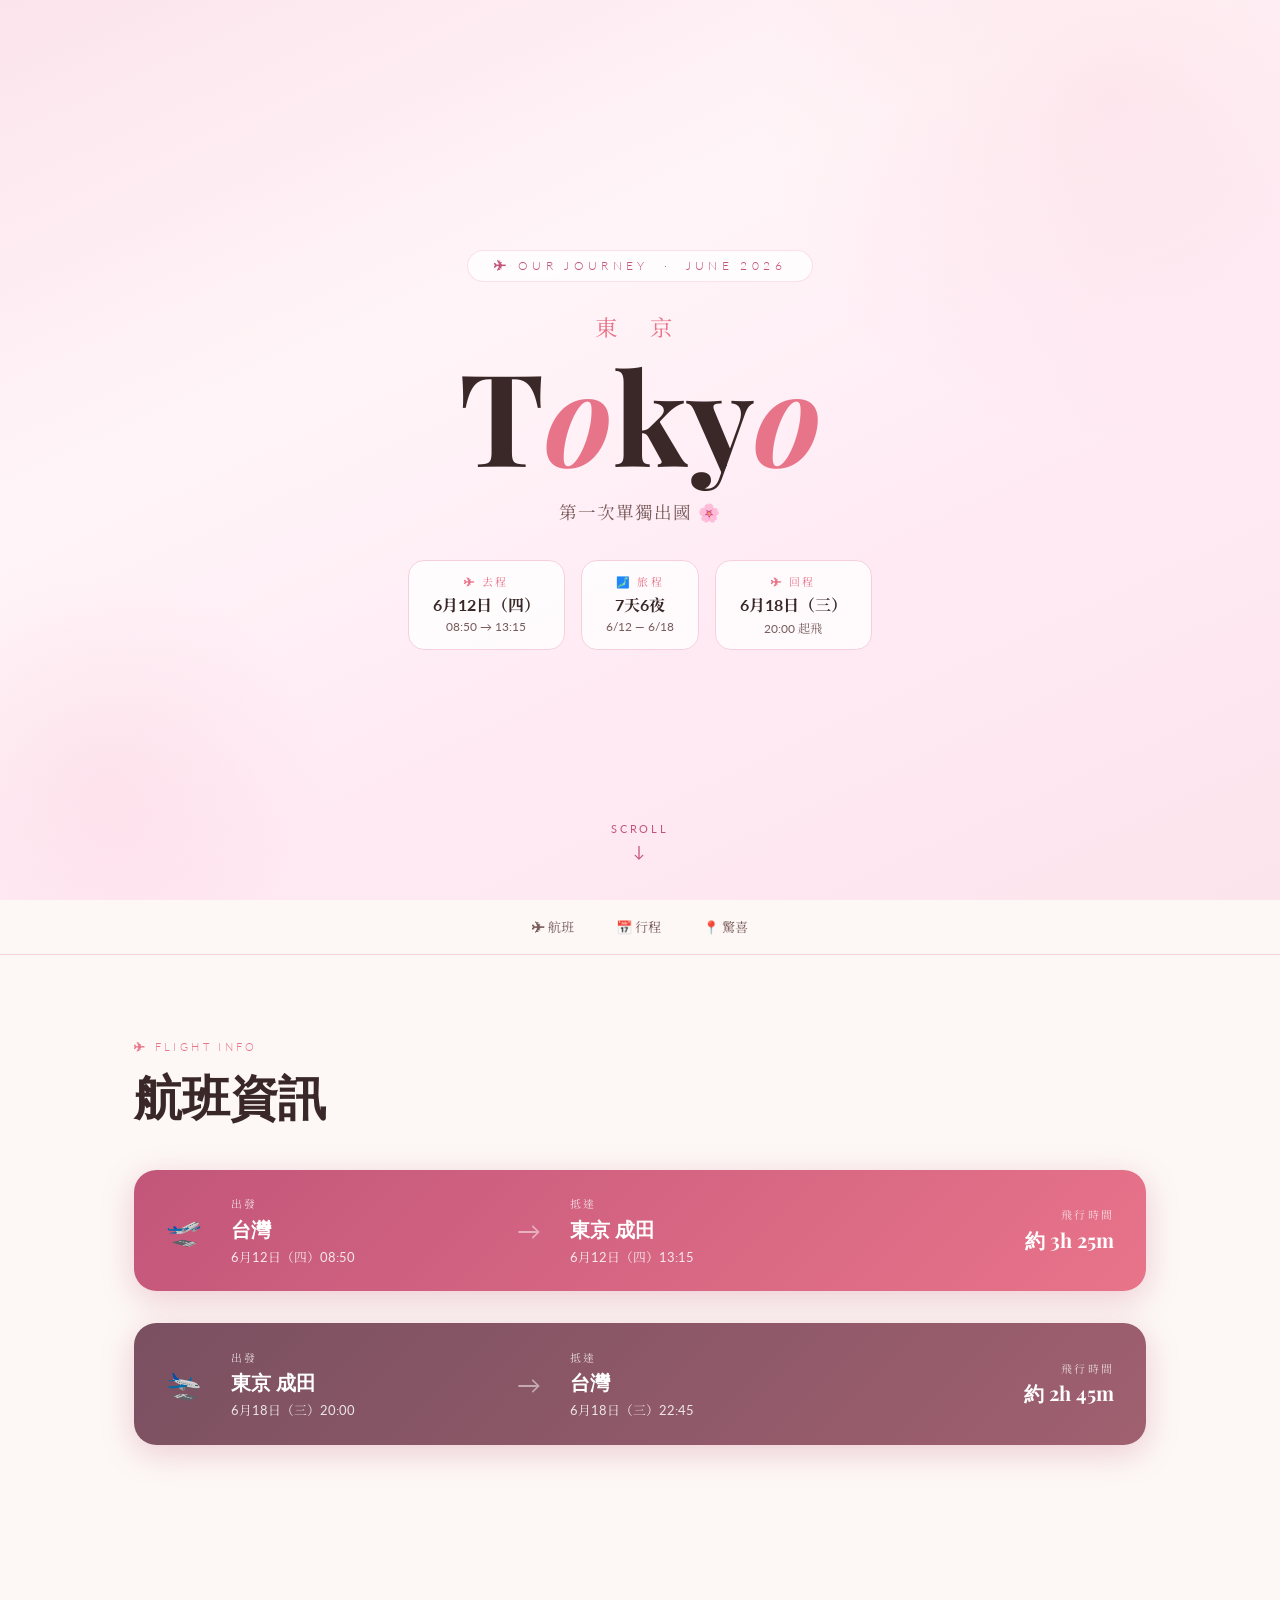
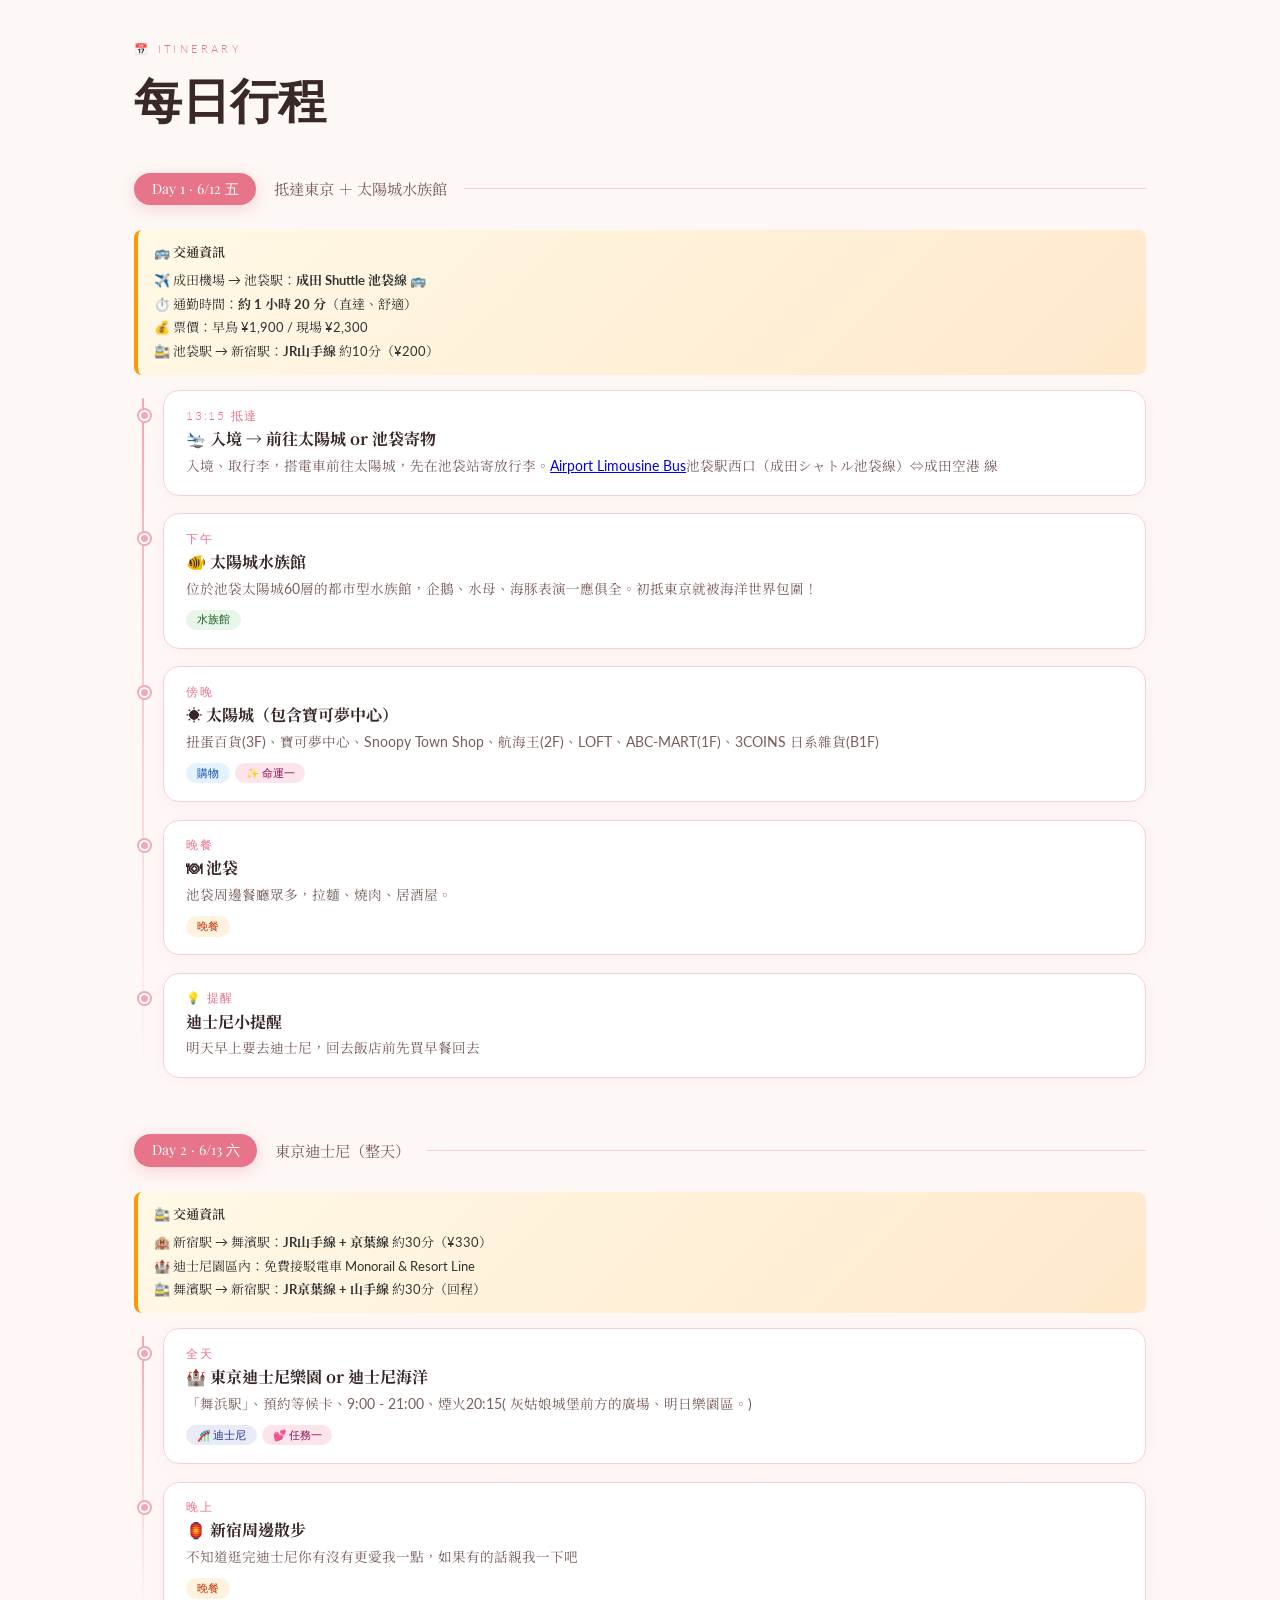
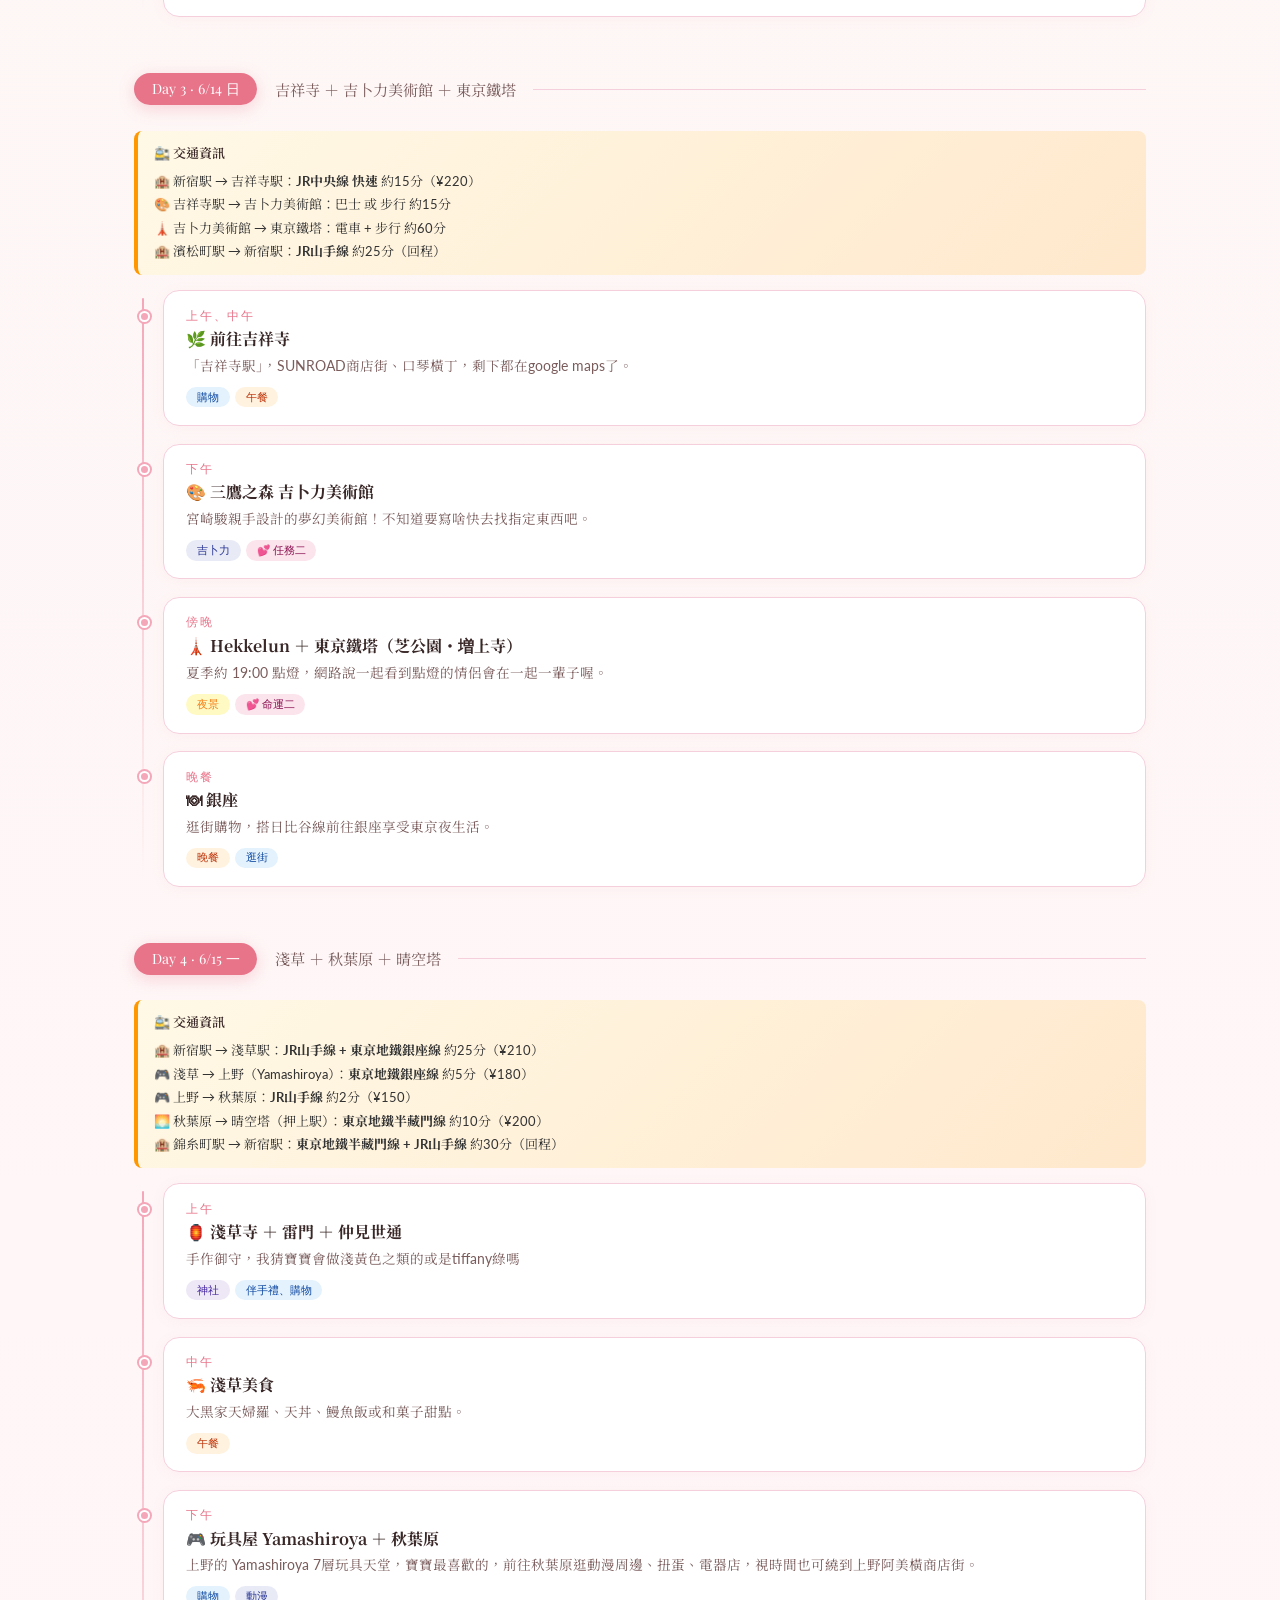
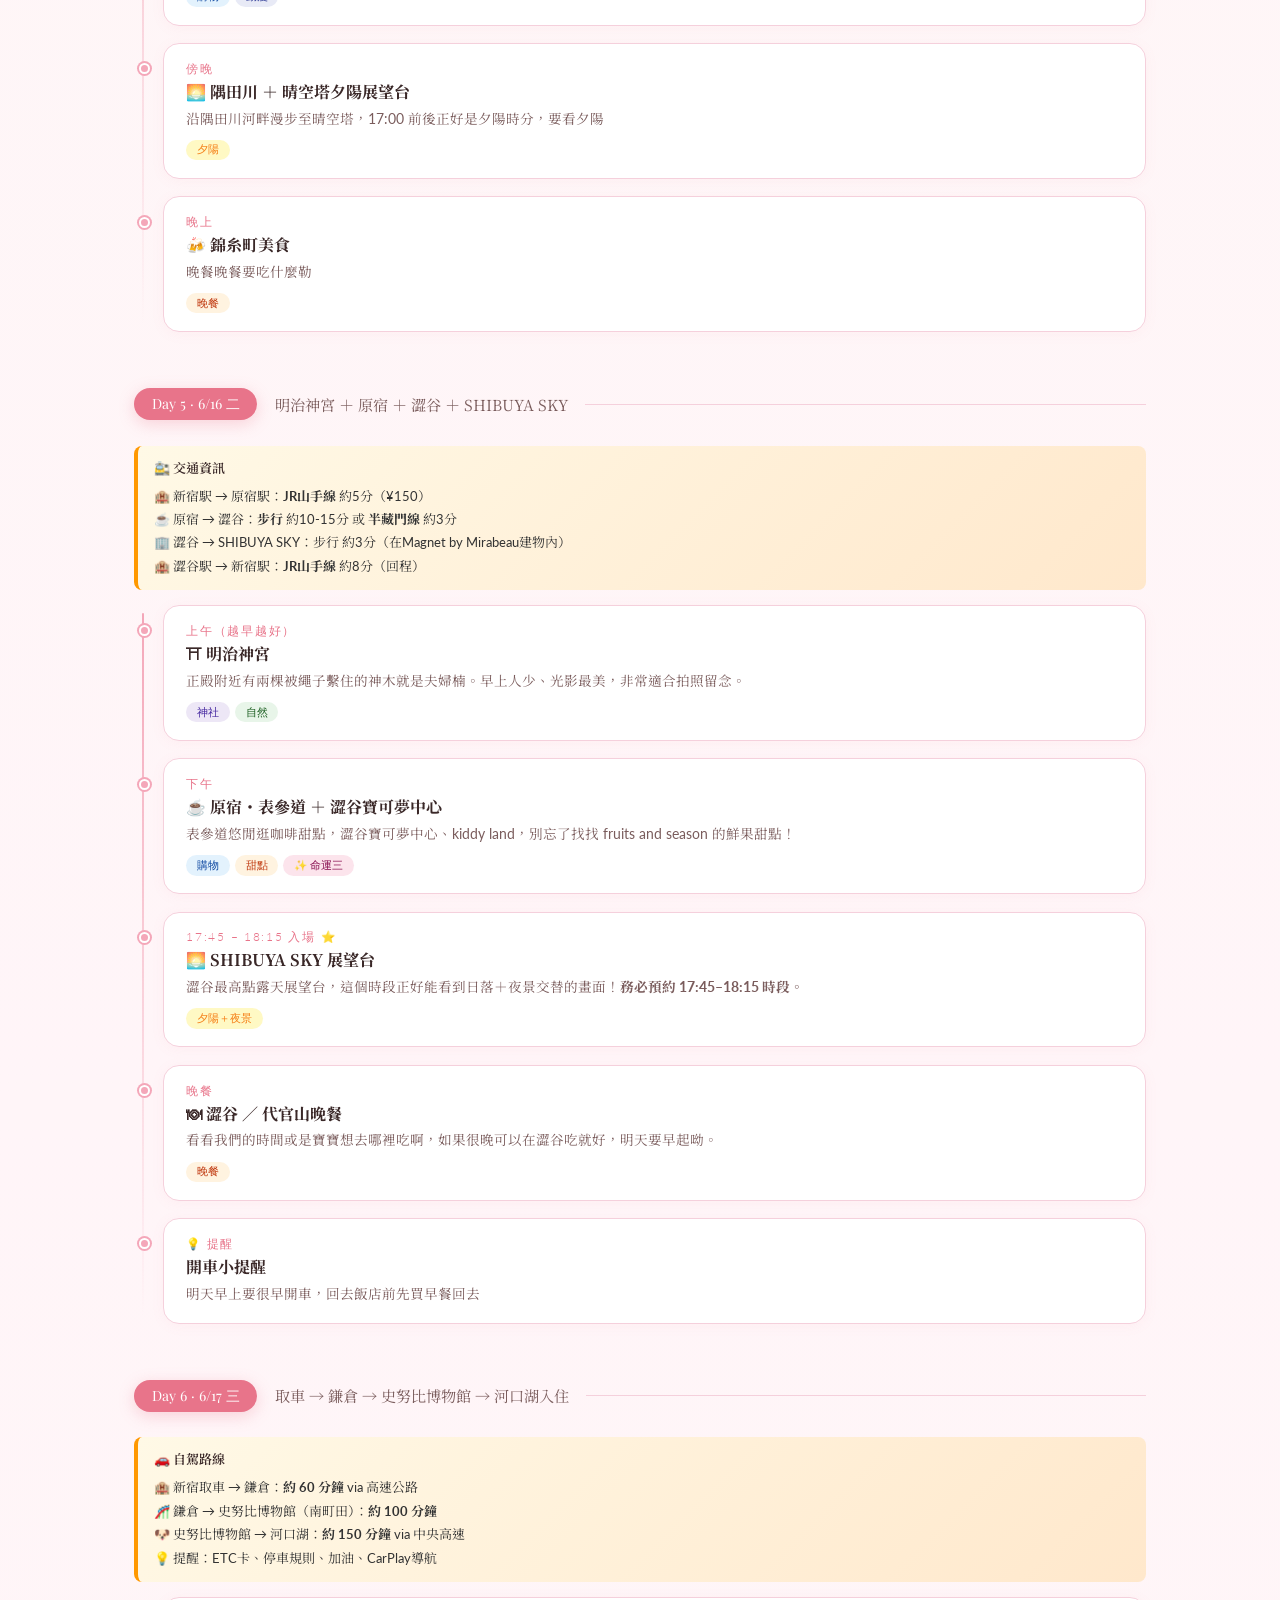
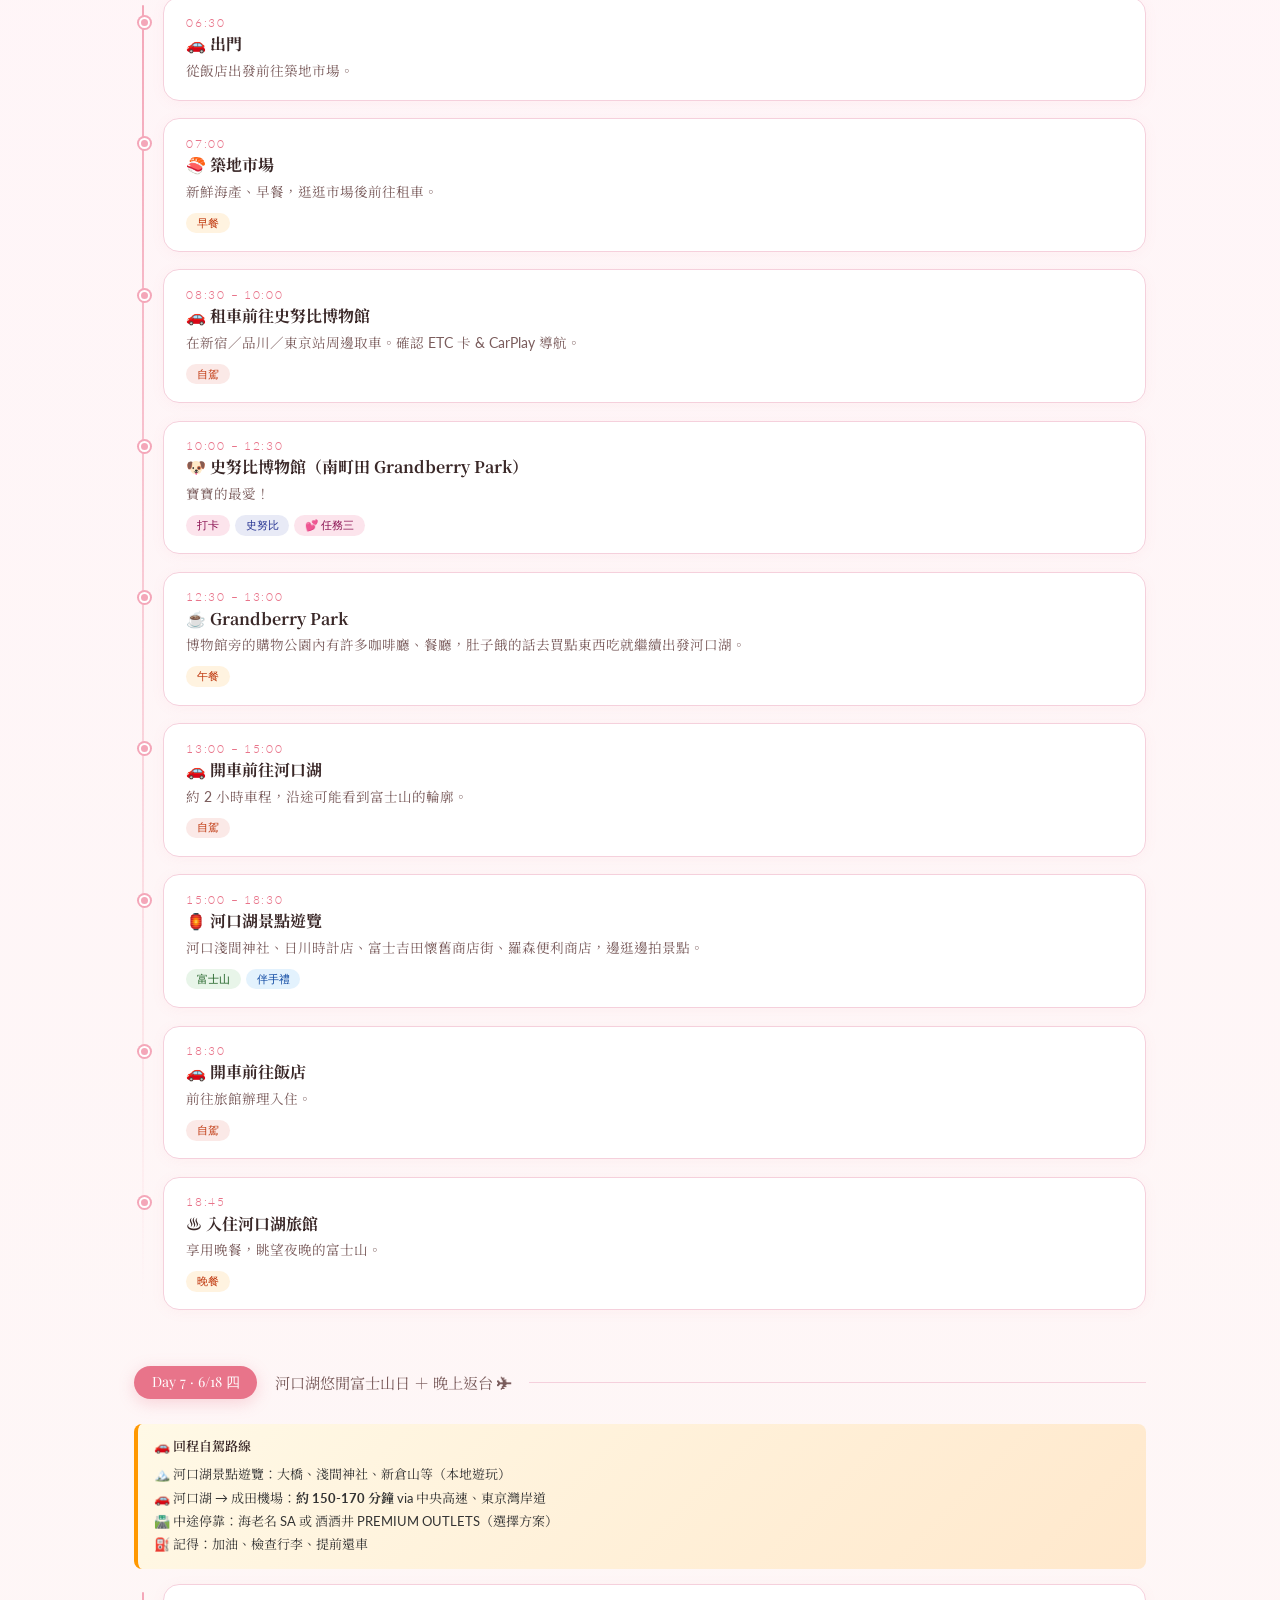
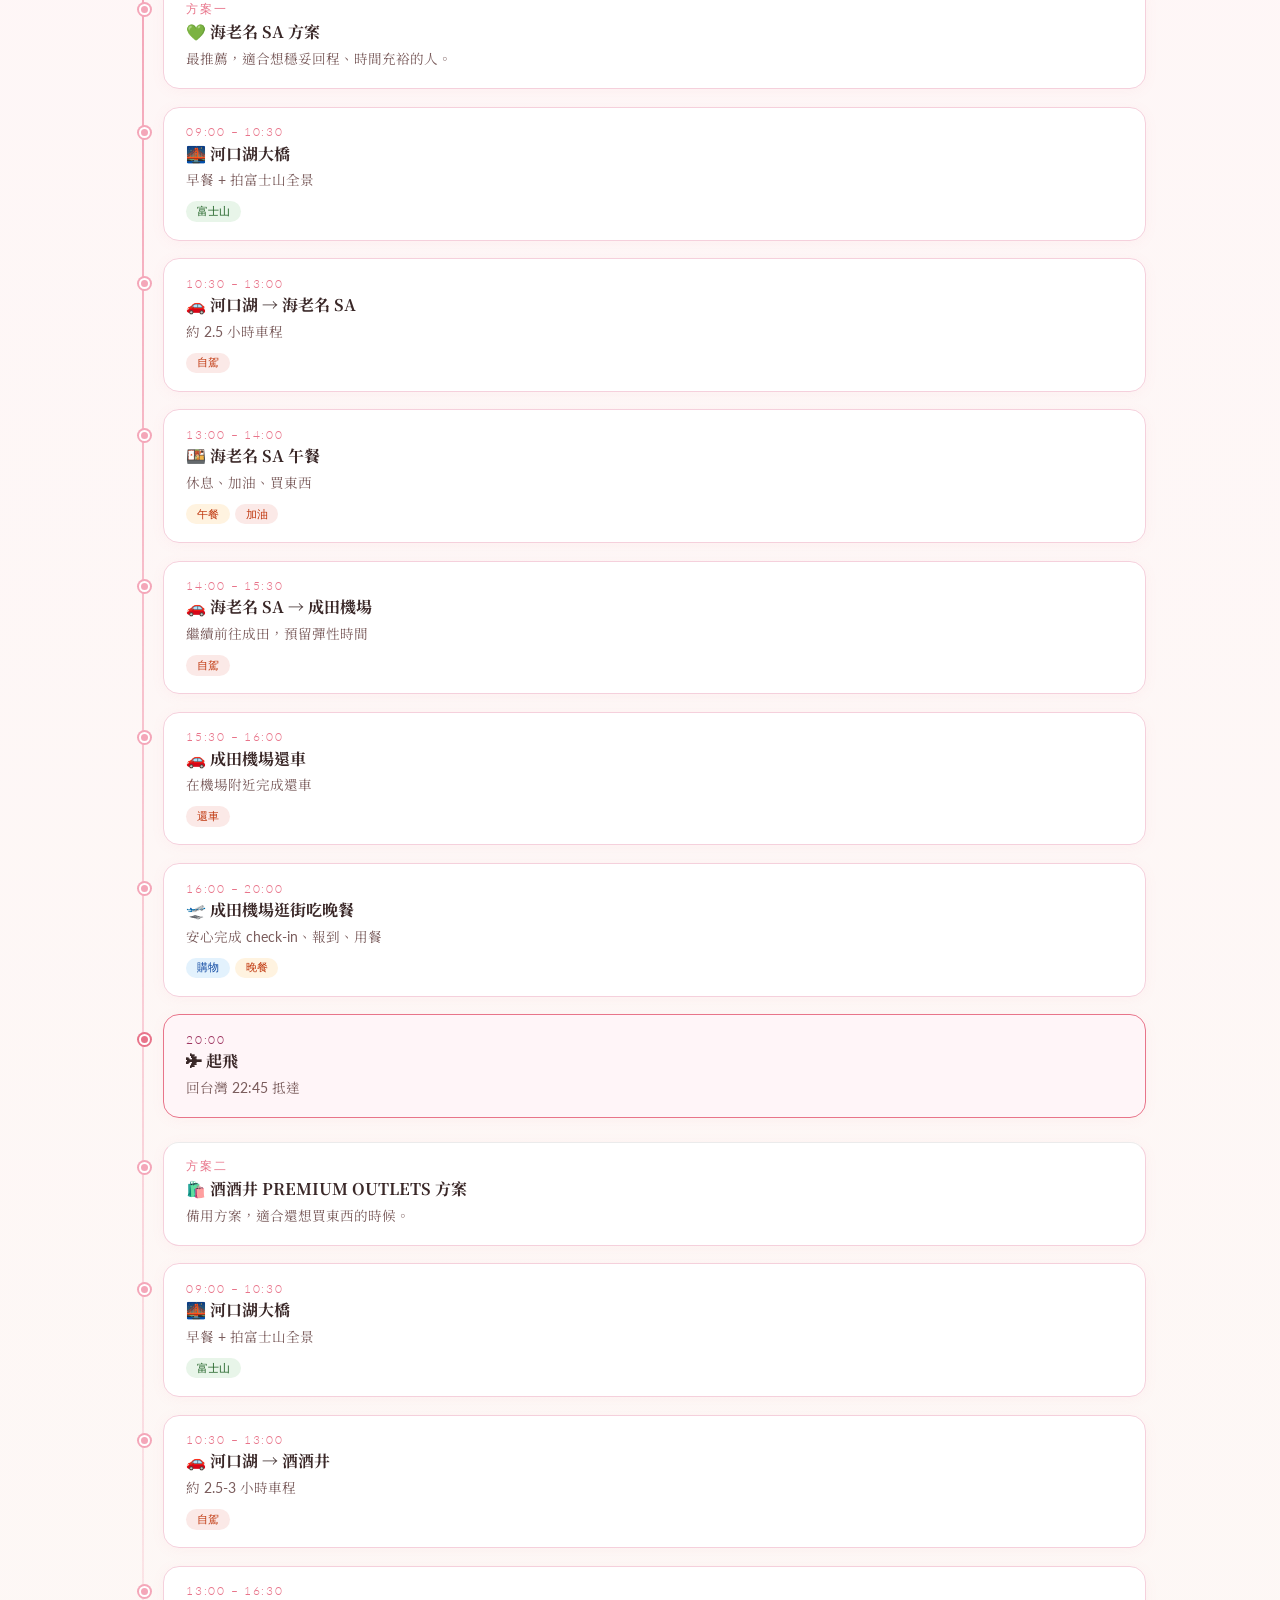
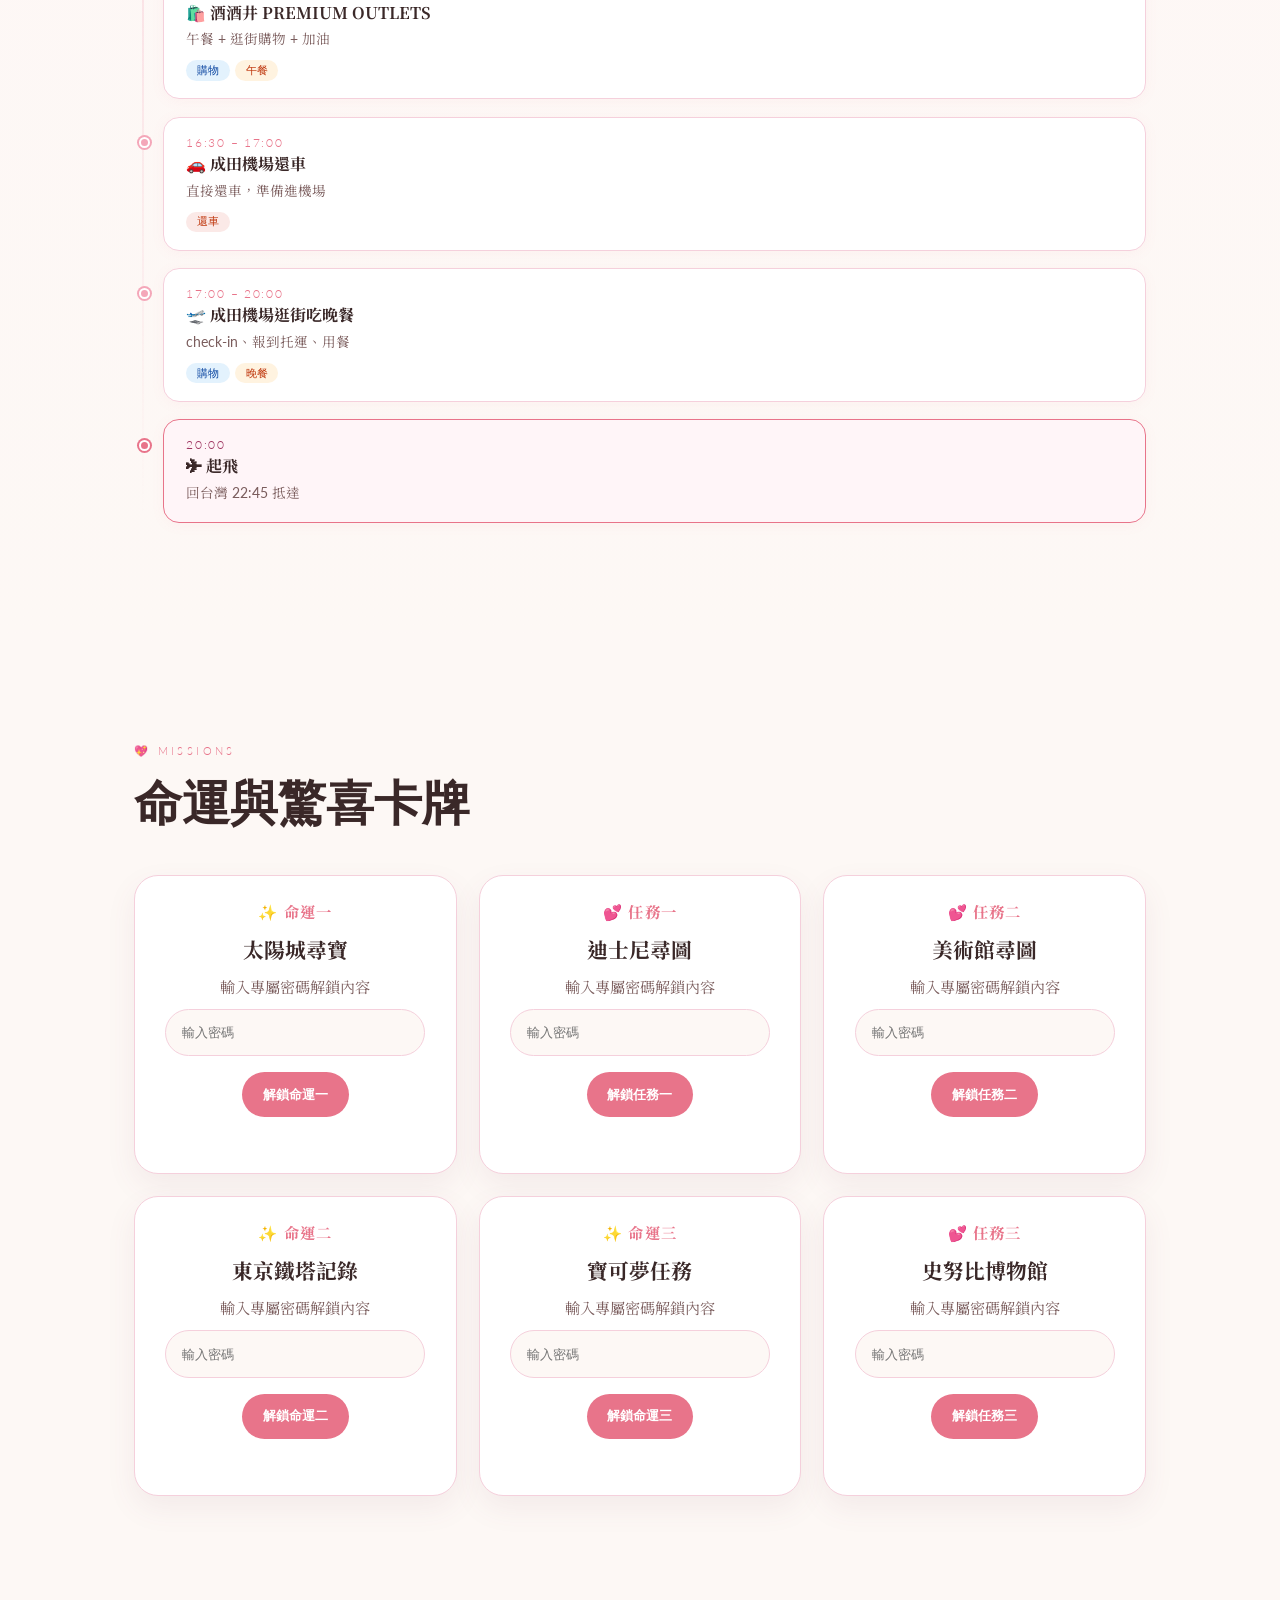
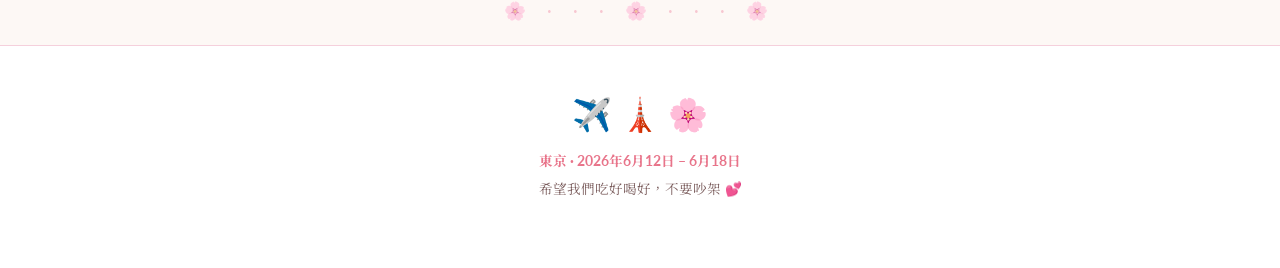
==== commit 22130d45: "Add Tokyo itinerary website with mission lock" ====
--- a/index.html
+++ b/index.html
@@ -18,10 +18,10 @@
   <div class="hero-deco d1"></div>
   <div class="hero-deco d2"></div>
   <div class="hero-inner">
-    <div class="hero-pill">✈ Our Journey &nbsp;·&nbsp; June 2025</div>
+    <div class="hero-pill">✈ Our Journey &nbsp;·&nbsp; June 2026</div>
     <div class="hero-jp">東 京</div>
     <h1 class="hero-title">T<em>o</em>ky<em>o</em></h1>
-    <p class="hero-sub">與你一起，在這座城市留下最美的記憶 🌸</p>
+    <p class="hero-sub">第一次單獨出國 🌸</p>
     <div class="hero-dates">
       <div class="hdb">
         <div class="hdb-label">✈ 去程</div>
@@ -30,8 +30,8 @@
       </div>
       <div class="hdb">
         <div class="hdb-label">🗾 旅程</div>
-        <div class="hdb-val">8天7夜</div>
-        <div class="hdb-sub">6/12 — 6/19</div>
+        <div class="hdb-val">7天6夜</div>
+        <div class="hdb-sub">6/12 — 6/18</div>
       </div>
       <div class="hdb">
         <div class="hdb-label">✈ 回程</div>
@@ -47,8 +47,7 @@
 <nav id="mainnav">
   <button onclick="goTo('flights',this)" class="active">✈ 航班</button>
   <button onclick="goTo('itinerary',this)">📅 行程</button>
-  <button onclick="goTo('spots',this)">📍 景點</button>
-  <button onclick="goTo('tips',this)">💡 小貼士</button>
+  <button onclick="goTo('spots',this)">📍 驚喜</button>
 </nav>
 
 <!-- FLIGHTS -->
@@ -60,12 +59,12 @@
     <div class="fi-plane">🛫</div>
     <div class="fi"><div class="fi-label">出發</div><div class="fi-val">台灣</div><div class="fi-sub">6月12日（四）08:50</div></div>
     <div class="fi-arrow">→</div>
-    <div class="fi"><div class="fi-label">抵達</div><div class="fi-val">東京 成田/羽田</div><div class="fi-sub">6月12日（四）13:15</div></div>
+    <div class="fi"><div class="fi-label">抵達</div><div class="fi-val">東京 成田</div><div class="fi-sub">6月12日（四）13:15</div></div>
     <div class="fi" style="text-align:right"><div class="fi-label">飛行時間</div><div class="fi-val">約 3h 25m</div></div>
   </div>
   <div class="flight-strip" style="background: linear-gradient(135deg,#7a5060,#a06070)">
     <div class="fi-plane">🛬</div>
-    <div class="fi"><div class="fi-label">出發</div><div class="fi-val">東京</div><div class="fi-sub">6月18日（三）20:00</div></div>
+    <div class="fi"><div class="fi-label">出發</div><div class="fi-val">東京 成田</div><div class="fi-sub">6月18日（三）20:00</div></div>
     <div class="fi-arrow">→</div>
     <div class="fi"><div class="fi-label">抵達</div><div class="fi-val">台灣</div><div class="fi-sub">6月18日（三）22:45</div></div>
     <div class="fi" style="text-align:right"><div class="fi-label">飛行時間</div><div class="fi-val">約 2h 45m</div></div>
@@ -82,403 +81,631 @@
   <!-- Day 1 -->
   <div class="day-block">
     <div class="day-header">
-      <div class="day-badge">Day 1 · 6/12 四</div>
-      <div class="day-txt">抵達東京 ＋ 新宿夜景</div>
+      <div class="day-badge">Day 1 · 6/12 五</div>
+      <div class="day-txt">抵達東京 ＋ 太陽城水族館</div>
       <div class="day-rule"></div>
     </div>
+    <!-- 交通資訊卡 -->
+    <div style="background: linear-gradient(135deg, #fff9e6 0%, #ffe8cc 100%); padding: 12px 16px; border-radius: 8px; margin-bottom: 15px; font-size: 13px; border-left: 4px solid #ff9800;">
+      <div style="font-weight: 600; margin-bottom: 8px;">🚌 交通資訊</div>
+      <div style="line-height: 1.8; color: #333;">
+        <div>✈️ 成田機場 → 池袋駅：<strong>成田 Shuttle 池袋線</strong> 🚌</div>
+        <div>⏱️ 通勤時間：<strong>約 1 小時 20 分</strong>（直達、舒適）</div>
+        <div>💰 票價：早鳥 ¥1,900 / 現場 ¥2,300</div>
+        <div>🚉 池袋駅 → 新宿駅：<strong>JR山手線</strong> 約10分（¥200）</div>
+      </div>
+    </div>
     <div class="timeline">
       <div class="tl-item">
         <div class="tl-dot"></div>
         <div class="tl-time">13:15 抵達</div>
-        <div class="tl-name">🛬 入境 · 取行李 · 前往飯店</div>
-        <div class="tl-desc">入境、取行李，搭 N'EX 或電車前往飯店放行李稍作休息，準備迎接第一個東京傍晚。</div>
+        <div class="tl-name">🛬 入境 → 前往太陽城 or 池袋寄物</div>
+        <div class="tl-desc">入境、取行李，搭電車前往太陽城，先在池袋站寄放行李。<a href="https://www.limousinebus.co.jp/ja/line/detail/Narita-IkebukuroLCB/#tm">Airport Limousine Bus</a>池袋駅西口（成田シャトル池袋線）⇔成田空港 線</div>
       </div>
       <div class="tl-item">
         <div class="tl-dot"></div>
         <div class="tl-time">下午</div>
-        <div class="tl-name">🏮 新宿周邊漫步</div>
-        <div class="tl-desc">思出橫丁懷舊小巷、歌舞伎町外圍，感受東京最繁華也最迷人的夜晚氣息。</div>
-        <div class="tags"><span class="tag tag-view">繁華</span><span class="tag tag-food">美食</span></div>
-      </div>
-      <div class="tl-item">
-        <div class="tl-dot"></div>
-        <div class="tl-time">傍晚 · 免費</div>
-        <div class="tl-name">🌃 東京都廳展望台</div>
-        <div class="tl-desc">45樓免費夜景，俯瞰新宿燈海。天氣好時甚至能看到富士山的剪影，是超值的浪漫首選。</div>
-        <div class="tags"><span class="tag tag-view">夜景</span><span class="tag tag-romance">💕 浪漫</span></div>
+        <div class="tl-name">🐠 太陽城水族館</div>
+        <div class="tl-desc">位於池袋太陽城60層的都市型水族館，企鵝、水母、海豚表演一應俱全。初抵東京就被海洋世界包圍！</div>
+        <div class="tags"><span class="tag tag-nature">水族館</span></div>
+      </div>
+      <div class="tl-item">
+        <div class="tl-dot"></div>
+        <div class="tl-time">傍晚</div>
+        <div class="tl-name">☀️ 太陽城（包含寶可夢中心）</div>
+        <div class="tl-desc">扭蛋百貨(3F)、寶可夢中心、Snoopy Town Shop、航海王(2F)、LOFT、ABC-MART(1F)、3COINS 日系雜貨(B1F)</div>
+        <div class="tags"><span class="tag tag-shop">購物</span><span class="tag tag-romance">✨ 命運一</span></div>
       </div>
       <div class="tl-item">
         <div class="tl-dot"></div>
         <div class="tl-time">晚餐</div>
-        <div class="tl-name">🍜 新宿美食</div>
-        <div class="tl-desc">拉麵、燒肉或居酒屋任選，新宿選擇超豐富，隨心走進一家就是美好開始。</div>
-        <div class="tags"><span class="tag tag-food">美食</span></div>
-      </div>
-    </div>
-  </div>
-
+        <div class="tl-name">🍽 池袋 </div>
+        <div class="tl-desc">池袋周邊餐廳眾多，拉麵、燒肉、居酒屋。</div>
+        <div class="tags"><span class="tag tag-food">晚餐</span></div>
+      </div>
+      <div class="tl-item">
+        <div class="tl-dot"></div>
+        <div class="tl-time">💡 提醒</div>
+        <div class="tl-name">迪士尼小提醒</div>
+        <div class="tl-desc">明天早上要去迪士尼，回去飯店前先買早餐回去</div>
+      </div>
+    </div>
+  </div>
+ 
   <!-- Day 2 -->
   <div class="day-block">
     <div class="day-header">
-      <div class="day-badge">Day 2 · 6/13 五</div>
-      <div class="day-txt">澀谷 ＋ SHIBUYA SKY ＋ 原宿</div>
+      <div class="day-badge">Day 2 · 6/13 六</div>
+      <div class="day-txt">東京迪士尼（整天）</div>
       <div class="day-rule"></div>
     </div>
+    <!-- 交通資訊卡 -->
+    <div style="background: linear-gradient(135deg, #fff9e6 0%, #ffe8cc 100%); padding: 12px 16px; border-radius: 8px; margin-bottom: 15px; font-size: 13px; border-left: 4px solid #ff9800;">
+      <div style="font-weight: 600; margin-bottom: 8px;">🚉 交通資訊</div>
+      <div style="line-height: 1.8; color: #333;">
+        <div>🏨 新宿駅 → 舞濱駅：<strong>JR山手線 + 京葉線</strong> 約30分（¥330）</div>
+        <div>🏰 迪士尼園區內：免費接駁電車 Monorail & Resort Line</div>
+        <div>🚉 舞濱駅 → 新宿駅：<strong>JR京葉線 + 山手線</strong> 約30分（回程）</div>
+      </div>
+    </div>
     <div class="timeline">
       <div class="tl-item">
         <div class="tl-dot"></div>
-        <div class="tl-time">上午</div>
-        <div class="tl-name">☕ 原宿 · 表參道散步</div>
-        <div class="tl-desc">悠閒漫步，探索精品咖啡廳、甜點店與設計選物店，是最適合情侶在東京度過早晨的街道。</div>
-        <div class="tags"><span class="tag tag-shop">購物</span><span class="tag tag-romance">💕 浪漫</span></div>
-      </div>
-      <div class="tl-item">
-        <div class="tl-dot"></div>
-        <div class="tl-time">下午</div>
-        <div class="tl-name">🐕 澀谷 · 忠犬八公 · 十字路口</div>
-        <div class="tl-desc">與八公合照、親眼見識澀谷大十字路口的壯觀人流，寶可夢中心也別錯過！</div>
-        <div class="tags"><span class="tag tag-shop">購物</span><span class="tag tag-view">地標</span></div>
-      </div>
-      <div class="tl-item">
-        <div class="tl-dot"></div>
-        <div class="tl-time">傍晚 ～ 夜晚 ⭐</div>
-        <div class="tl-name">🌅 SHIBUYA SKY 展望台</div>
-        <div class="tl-desc">澀谷最高點露天展望台，日落時分兩人並肩俯瞰整個東京夜幕降臨，是這趟旅程最浪漫的時刻之一。<strong>建議提前預約。</strong></div>
-        <div class="tags"><span class="tag tag-view">夜景</span><span class="tag tag-romance">💕 必去</span></div>
-      </div>
-      <div class="tl-item">
-        <div class="tl-dot"></div>
-        <div class="tl-time">晚餐</div>
-        <div class="tl-name">🍽 代官山晚餐</div>
-        <div class="tl-desc">代官山氣氛寧靜優雅，是結束繁忙澀谷後的完美收尾。</div>
-        <div class="tags"><span class="tag tag-food">美食</span><span class="tag tag-romance">浪漫</span></div>
-      </div>
-    </div>
-  </div>
-
+        <div class="tl-time">全天</div>
+        <div class="tl-name">🏰 東京迪士尼樂園 or 迪士尼海洋</div>
+        <div class="tl-desc">「舞浜駅」、預約等候卡、9:00 - 21:00、煙火20:15( 灰姑娘城堡前方的廣場、明日樂園區。)</div>
+        <div class="tags"><span class="tag tag-disney">🎢 迪士尼</span><span class="tag tag-romance">💕 任務一</span></div>
+      </div>
+      <div class="tl-item">
+        <div class="tl-dot"></div>
+        <div class="tl-time">晚上</div>
+        <div class="tl-name">🏮 新宿周邊散步</div>
+        <div class="tl-desc">不知道逛完迪士尼你有沒有更愛我一點，如果有的話親我一下吧</div>
+        <div class="tags"><span class="tag tag-food">晚餐</span></div>
+      </div>
+    </div>
+  </div>
+ 
   <!-- Day 3 -->
   <div class="day-block">
     <div class="day-header">
-      <div class="day-badge">Day 3 · 6/14 六</div>
-      <div class="day-txt">明治神宮 ＋ 吉祥寺</div>
+      <div class="day-badge">Day 3 · 6/14 日</div>
+      <div class="day-txt">吉祥寺 ＋ 吉卜力美術館 ＋ 東京鐵塔</div>
       <div class="day-rule"></div>
     </div>
+    <!-- 交通資訊卡 -->
+    <div style="background: linear-gradient(135deg, #fff9e6 0%, #ffe8cc 100%); padding: 12px 16px; border-radius: 8px; margin-bottom: 15px; font-size: 13px; border-left: 4px solid #ff9800;">
+      <div style="font-weight: 600; margin-bottom: 8px;">🚉 交通資訊</div>
+      <div style="line-height: 1.8; color: #333;">
+        <div>🏨 新宿駅 → 吉祥寺駅：<strong>JR中央線 快速</strong> 約15分（¥220）</div>
+        <div>🎨 吉祥寺駅 → 吉卜力美術館：巴士 或 步行 約15分</div>
+        <div>🗼 吉卜力美術館 → 東京鐵塔：電車 + 步行 約60分</div>
+        <div>🏨 濱松町駅 → 新宿駅：<strong>JR山手線</strong> 約25分（回程）</div>
+      </div>
+    </div>
     <div class="timeline">
       <div class="tl-item">
         <div class="tl-dot"></div>
-        <div class="tl-time">上午（越早越好）</div>
-        <div class="tl-name">⛩ 明治神宮</div>
-        <div class="tl-desc">穿過大鳥居進入靜謐的森林長道，感受遠離都市喧囂的神聖氛圍。早上人少、光影最美，非常適合拍照留念。</div>
-        <div class="tags"><span class="tag tag-shrine">神社</span><span class="tag tag-nature">自然</span></div>
-      </div>
-      <div class="tl-item">
-        <div class="tl-dot"></div>
-        <div class="tl-time">中午 ～ 下午</div>
-        <div class="tl-name">🌿 吉祥寺 ＋ 井之頭公園</div>
-        <div class="tl-desc">古樸商店街逛雜貨、文創選物，再到井之頭公園湖畔散步。可以租船在湖上划行，超浪漫的下午！</div>
-        <div class="tags"><span class="tag tag-shop">購物</span><span class="tag tag-nature">公園</span><span class="tag tag-romance">💕 浪漫</span></div>
-      </div>
-      <div class="tl-item">
-        <div class="tl-dot"></div>
-        <div class="tl-time">甜點時光</div>
-        <div class="tl-name">🍰 吉祥寺甜點</div>
-        <div class="tl-desc">吉祥寺藏著不少口碑甜點店，找一家靜靜坐下享受悠閒的下午茶時光。</div>
-        <div class="tags"><span class="tag tag-food">甜點</span></div>
-      </div>
-    </div>
-  </div>
-
+        <div class="tl-time">上午、中午</div>
+        <div class="tl-name">🌿 前往吉祥寺</div>
+        <div class="tl-desc">「吉祥寺駅」，SUNROAD商店街、口琴橫丁，剩下都在google maps了。</div>
+        <div class="tags"><span class="tag tag-shop">購物</span><span class="tag tag-food">午餐</span></div>
+      </div>
+      <div class="tl-item">
+        <div class="tl-dot"></div>
+        <div class="tl-time">下午</div>
+        <div class="tl-name">🎨 三鷹之森 吉卜力美術館</div>
+        <div class="tl-desc">宮崎駿親手設計的夢幻美術館！不知道要寫啥快去找指定東西吧。</div>
+        <div class="tags"><span class="tag tag-disney">吉卜力</span><span class="tag tag-romance">💕 任務二</span></div>
+      </div>
+      <div class="tl-item">
+        <div class="tl-dot"></div>
+        <div class="tl-time">傍晚</div>
+        <div class="tl-name">🗼 Hekkelun ＋ 東京鐵塔（芝公園・増上寺）</div>
+        <div class="tl-desc">夏季約 19:00 點燈，網路說一起看到點燈的情侶會在一起一輩子喔。</div>
+        <div class="tags"><span class="tag tag-view">夜景</span><span class="tag tag-romance">💕 命運二</span></div>
+      </div>
+      <div class="tl-item">
+        <div class="tl-dot"></div>
+        <div class="tl-time">晚餐</div>
+        <div class="tl-name">🍽 銀座</div>
+        <div class="tl-desc">逛街購物，搭日比谷線前往銀座享受東京夜生活。</div>
+        <div class="tags"><span class="tag tag-food">晚餐</span><span class="tag tag-shop">逛街</span></div>
+      </div>
+    </div>
+  </div>
+ 
   <!-- Day 4 -->
   <div class="day-block">
     <div class="day-header">
-      <div class="day-badge">Day 4 · 6/15 日</div>
-      <div class="day-txt">淺草寺 ＋ 東京晴空塔</div>
+      <div class="day-badge">Day 4 · 6/15 一</div>
+      <div class="day-txt">淺草 ＋ 秋葉原 ＋ 晴空塔</div>
       <div class="day-rule"></div>
+    </div>
+    <!-- 交通資訊卡 -->
+    <div style="background: linear-gradient(135deg, #fff9e6 0%, #ffe8cc 100%); padding: 12px 16px; border-radius: 8px; margin-bottom: 15px; font-size: 13px; border-left: 4px solid #ff9800;">
+      <div style="font-weight: 600; margin-bottom: 8px;">🚉 交通資訊</div>
+      <div style="line-height: 1.8; color: #333;">
+        <div>🏨 新宿駅 → 淺草駅：<strong>JR山手線 + 東京地鐵銀座線</strong> 約25分（¥210）</div>
+        <div>🎮 淺草 → 上野（Yamashiroya）：<strong>東京地鐵銀座線</strong> 約5分（¥180）</div>
+        <div>🎮 上野 → 秋葉原：<strong>JR山手線</strong> 約2分（¥150）</div>
+        <div>🌅 秋葉原 → 晴空塔（押上駅）：<strong>東京地鐵半藏門線</strong> 約10分（¥200）</div>
+        <div>🏨 錦糸町駅 → 新宿駅：<strong>東京地鐵半藏門線 + JR山手線</strong> 約30分（回程）</div>
+      </div>
     </div>
     <div class="timeline">
       <div class="tl-item">
         <div class="tl-dot"></div>
         <div class="tl-time">上午</div>
         <div class="tl-name">🏮 淺草寺 ＋ 雷門 ＋ 仲見世通</div>
-        <div class="tl-desc">東京最古老的佛寺，雷門大燈籠是最經典的東京象徵。仲見世通有傳統小食與伴手禮，邊走邊吃超幸福。</div>
-        <div class="tags"><span class="tag tag-shrine">神社</span><span class="tag tag-shop">伴手禮</span></div>
+        <div class="tl-desc">手作御守，我猜寶寶會做淺黃色之類的或是tiffany綠嗎</div>
+        <div class="tags"><span class="tag tag-shrine">神社</span><span class="tag tag-shop">伴手禮、購物</span></div>
       </div>
       <div class="tl-item">
         <div class="tl-dot"></div>
         <div class="tl-time">中午</div>
         <div class="tl-name">🦐 淺草美食</div>
-        <div class="tl-desc">天丼、鰻魚飯或和菓子甜點，老街美食林立，隨意走進一家都是享受。</div>
-        <div class="tags"><span class="tag tag-food">美食</span></div>
+        <div class="tl-desc">大黑家天婦羅、天丼、鰻魚飯或和菓子甜點。</div>
+        <div class="tags"><span class="tag tag-food">午餐</span></div>
       </div>
       <div class="tl-item">
         <div class="tl-dot"></div>
         <div class="tl-time">下午</div>
-        <div class="tl-name">🗼 東京晴空塔 ＋ 隅田川散步</div>
-        <div class="tl-desc">登上 450m 展望台俯瞰關東平野全景，下來後沿隅田川河畔漫步，欣賞水岸風光與晴空塔倒影。</div>
-        <div class="tags"><span class="tag tag-view">展望台</span><span class="tag tag-nature">河畔</span></div>
-      </div>
-    </div>
-  </div>
-
+        <div class="tl-name">🎮 玩具屋 Yamashiroya ＋ 秋葉原</div>
+        <div class="tl-desc">上野的 Yamashiroya 7層玩具天堂，寶寶最喜歡的，前往秋葉原逛動漫周邊、扭蛋、電器店，視時間也可繞到上野阿美橫商店街。</div>
+        <div class="tags"><span class="tag tag-shop">購物</span><span class="tag tag-disney">動漫</span></div>
+      </div>
+      <div class="tl-item">
+        <div class="tl-dot"></div>
+        <div class="tl-time">傍晚</div>
+        <div class="tl-name">🌅 隅田川 ＋ 晴空塔夕陽展望台</div>
+        <div class="tl-desc">沿隅田川河畔漫步至晴空塔，17:00 前後正好是夕陽時分，要看夕陽</div>
+        <div class="tags"><span class="tag tag-view">夕陽</span></div>
+      </div>
+      <div class="tl-item">
+        <div class="tl-dot"></div>
+        <div class="tl-time">晚上</div>
+        <div class="tl-name">🍻 錦糸町美食</div>
+        <div class="tl-desc">晚餐晚餐要吃什麼勒</div>
+        <div class="tags"><span class="tag tag-food">晚餐</span></div>
+      </div>
+    </div>
+  </div>
+ 
   <!-- Day 5 -->
   <div class="day-block">
     <div class="day-header">
-      <div class="day-badge">Day 5 · 6/16 一</div>
-      <div class="day-txt">東京迪士尼（整天）</div>
+      <div class="day-badge">Day 5 · 6/16 二</div>
+      <div class="day-txt">明治神宮 ＋ 原宿 ＋ 澀谷 ＋ SHIBUYA SKY</div>
       <div class="day-rule"></div>
     </div>
+    <!-- 交通資訊卡 -->
+    <div style="background: linear-gradient(135deg, #fff9e6 0%, #ffe8cc 100%); padding: 12px 16px; border-radius: 8px; margin-bottom: 15px; font-size: 13px; border-left: 4px solid #ff9800;">
+      <div style="font-weight: 600; margin-bottom: 8px;">🚉 交通資訊</div>
+      <div style="line-height: 1.8; color: #333;">
+        <div>🏨 新宿駅 → 原宿駅：<strong>JR山手線</strong> 約5分（¥150）</div>
+        <div>☕ 原宿 → 澀谷：<strong>步行</strong> 約10-15分 或 <strong>半藏門線</strong> 約3分</div>
+        <div>🏢 澀谷 → SHIBUYA SKY：步行 約3分（在Magnet by Mirabeau建物內）</div>
+        <div>🏨 澀谷駅 → 新宿駅：<strong>JR山手線</strong> 約8分（回程）</div>
+      </div>
+    </div>
     <div class="timeline">
       <div class="tl-item">
         <div class="tl-dot"></div>
-        <div class="tl-time">全天</div>
-        <div class="tl-name">🏰 東京迪士尼樂園 or 迪士尼海洋</div>
-        <div class="tl-desc">兩人最夢幻的一天！提早入場搶熱門設施，把握白天黃金時段，晚上留下來看煙火表演或夜間遊行 ✨</div>
-        <div class="tags"><span class="tag tag-disney">🎢 迪士尼</span><span class="tag tag-romance">💕 浪漫</span></div>
-      </div>
-      <div class="tl-item">
-        <div class="tl-dot"></div>
-        <div class="tl-time">💡 建議</div>
-        <div class="tl-name">迪士尼小提醒</div>
-        <div class="tl-desc">迪士尼海洋更適合情侶，氛圍較成熟浪漫。提前在官網購票可省去排隊時間，Premier Access 可付費縮短熱門設施等候。</div>
-      </div>
-    </div>
-  </div>
-
+        <div class="tl-time">上午（越早越好）</div>
+        <div class="tl-name">⛩ 明治神宮</div>
+        <div class="tl-desc">正殿附近有兩棵被繩子繫住的神木就是夫婦楠。早上人少、光影最美，非常適合拍照留念。</div>
+        <div class="tags"><span class="tag tag-shrine">神社</span><span class="tag tag-nature">自然</span></div>
+      </div>
+      <div class="tl-item">
+        <div class="tl-dot"></div>
+        <div class="tl-time">下午</div>
+        <div class="tl-name">☕ 原宿・表參道 ＋ 澀谷寶可夢中心</div>
+        <div class="tl-desc">表參道悠閒逛咖啡甜點，澀谷寶可夢中心、kiddy land，別忘了找找 fruits and season 的鮮果甜點！</div>
+        <div class="tags"><span class="tag tag-shop">購物</span><span class="tag tag-food">甜點</span><span class="tag tag-romance">✨ 命運三</span></div>
+      </div>
+      <div class="tl-item">
+        <div class="tl-dot"></div>
+        <div class="tl-time">17:45 – 18:15 入場 ⭐</div>
+        <div class="tl-name">🌅 SHIBUYA SKY 展望台</div>
+        <div class="tl-desc">澀谷最高點露天展望台，這個時段正好能看到日落＋夜景交替的畫面！<strong>務必預約 17:45–18:15 時段。</strong></div>
+        <div class="tags"><span class="tag tag-view">夕陽＋夜景</span></div>
+      </div>
+      <div class="tl-item">
+        <div class="tl-dot"></div>
+        <div class="tl-time">晚餐</div>
+        <div class="tl-name">🍽 澀谷 ／ 代官山晚餐</div>
+        <div class="tl-desc">看看我們的時間或是寶寶想去哪裡吃啊，如果很晚可以在澀谷吃就好，明天要早起呦。</div>
+        <div class="tags"><span class="tag tag-food">晚餐</span></div>
+      </div>
+      <div class="tl-item">
+        <div class="tl-dot"></div>
+        <div class="tl-time">💡 提醒</div>
+        <div class="tl-name">開車小提醒</div>
+        <div class="tl-desc">明天早上要很早開車，回去飯店前先買早餐回去</div>
+      </div>
+    </div>
+  </div>
+ 
   <!-- Day 6 -->
   <div class="day-block">
     <div class="day-header">
-      <div class="day-badge">Day 6 · 6/17 二</div>
+      <div class="day-badge">Day 6 · 6/17 三</div>
       <div class="day-txt">取車 → 鎌倉 → 史努比博物館 → 河口湖入住</div>
       <div class="day-rule"></div>
     </div>
+    <!-- 交通資訊卡 -->
+    <div style="background: linear-gradient(135deg, #fff9e6 0%, #ffe8cc 100%); padding: 12px 16px; border-radius: 8px; margin-bottom: 15px; font-size: 13px; border-left: 4px solid #ff9800;">
+      <div style="font-weight: 600; margin-bottom: 8px;">🚗 自駕路線</div>
+      <div style="line-height: 1.8; color: #333;">
+        <div>🏨 新宿取車 → 鎌倉：<strong>約 60 分鐘</strong> via 高速公路</div>
+        <div>🎢 鎌倉 → 史努比博物館（南町田）：<strong>約 100 分鐘</strong></div>
+        <div>🐶 史努比博物館 → 河口湖：<strong>約 150 分鐘</strong> via 中央高速</div>
+        <div>💡 提醒：ETC卡、停車規則、加油、CarPlay導航</div>
+      </div>
+    </div>
     <div class="timeline">
       <div class="tl-item">
         <div class="tl-dot"></div>
         <div class="tl-time">06:30</div>
-        <div class="tl-name">🚗 東京取車出發</div>
-        <div class="tl-desc">建議在新宿／品川周邊取車（高速入口多）。確認 ETC 卡 &amp; CarPlay 導航，越早出發越不塞車。</div>
+        <div class="tl-name">🚗 出門</div>
+        <div class="tl-desc">從飯店出發前往築地市場。</div>
+      </div>
+      <div class="tl-item">
+        <div class="tl-dot"></div>
+        <div class="tl-time">07:00</div>
+        <div class="tl-name">🍣 築地市場</div>
+        <div class="tl-desc">新鮮海產、早餐，逛逛市場後前往租車。</div>
+        <div class="tags"><span class="tag tag-food">早餐</span></div>
+      </div>
+      <div class="tl-item">
+        <div class="tl-dot"></div>
+        <div class="tl-time">08:30 – 10:00</div>
+        <div class="tl-name">🚗 租車前往史努比博物館</div>
+        <div class="tl-desc">在新宿／品川／東京站周邊取車。確認 ETC 卡 &amp; CarPlay 導航。</div>
         <div class="tags"><span class="tag tag-drive">自駕</span></div>
       </div>
       <div class="tl-item">
         <div class="tl-dot"></div>
-        <div class="tl-time">08:30 – 10:30</div>
-        <div class="tl-name">📸 鎌倉 · 灌籃高手平交道 ＋ 海邊</div>
-        <div class="tl-desc">鎌倉高校前站的江之電平交道，就是動漫中最經典的場景。海風拂面，在這裡一起拍下旅程最青春的照片。</div>
-        <div class="tags"><span class="tag tag-nature">海景</span><span class="tag tag-romance">打卡</span></div>
-      </div>
-      <div class="tl-item">
-        <div class="tl-dot"></div>
-        <div class="tl-time">10:30 – 11:30</div>
-        <div class="tl-name">🛍 小町通散策</div>
-        <div class="tl-desc">鎌倉站旁的老街，邊走邊吃，順手買些可愛伴手禮。</div>
-        <div class="tags"><span class="tag tag-shop">購物</span><span class="tag tag-food">美食</span></div>
+        <div class="tl-time">10:00 – 12:30</div>
+        <div class="tl-name">🐶 史努比博物館（南町田 Grandberry Park）</div>
+        <div class="tl-desc">寶寶的最愛！</div>
+        <div class="tags"><span class="tag tag-romance">打卡</span><span class="tag tag-disney">史努比</span><span class="tag tag-romance">💕 任務三</span></div>
+      </div>
+      <div class="tl-item">
+        <div class="tl-dot"></div>
+        <div class="tl-time">12:30 – 13:00</div>
+        <div class="tl-name">☕ Grandberry Park</div>
+        <div class="tl-desc">博物館旁的購物公園內有許多咖啡廳、餐廳，肚子餓的話去買點東西吃就繼續出發河口湖。</div>
+        <div class="tags"><span class="tag tag-food">午餐</span></div>
       </div>
       <div class="tl-item">
         <div class="tl-dot"></div>
         <div class="tl-time">13:00 – 15:00</div>
-        <div class="tl-name">🐶 史努比博物館（南町田 Grandberry Park）</div>
-        <div class="tl-desc">全球罕見的史努比主題博物館！展出原畫稿、互動裝置與可愛的打卡牆，情侶必拍的甜蜜景點。</div>
-        <div class="tags"><span class="tag tag-romance">打卡</span><span class="tag tag-disney">主題</span></div>
-      </div>
-      <div class="tl-item">
-        <div class="tl-dot"></div>
-        <div class="tl-time">15:45 – 18:15</div>
-        <div class="tl-name">🗻 開車前往河口湖</div>
-        <div class="tl-desc">約 2.5 小時車程，沿途可能看到富士山的輪廓，把窗戶搖下來感受山間清風。</div>
-        <div class="tags"><span class="tag tag-drive">自駕</span><span class="tag tag-nature">富士山</span></div>
+        <div class="tl-name">🚗 開車前往河口湖</div>
+        <div class="tl-desc">約 2 小時車程，沿途可能看到富士山的輪廓。</div>
+        <div class="tags"><span class="tag tag-drive">自駕</span></div>
+      </div>
+      <div class="tl-item">
+        <div class="tl-dot"></div>
+        <div class="tl-time">15:00 – 18:30</div>
+        <div class="tl-name">🏮 河口湖景點遊覽</div>
+        <div class="tl-desc">河口淺間神社、日川時計店、富士吉田懷舊商店街、羅森便利商店，邊逛邊拍景點。</div>
+        <div class="tags"><span class="tag tag-nature">富士山</span><span class="tag tag-shop">伴手禮</span></div>
       </div>
       <div class="tl-item">
         <div class="tl-dot"></div>
         <div class="tl-time">18:30</div>
-        <div class="tl-name">♨ 入住河口湖溫泉旅館</div>
-        <div class="tl-desc">泡湯、享用懷石料理，眺望夜晚的富士山。這一夜是整趟旅程最慢、最舒服的一夜。</div>
-        <div class="tags"><span class="tag tag-romance">💕 浪漫</span><span class="tag tag-food">懷石</span></div>
-      </div>
-    </div>
-  </div>
-
+        <div class="tl-name">🚗 開車前往飯店</div>
+        <div class="tl-desc">前往旅館辦理入住。</div>
+        <div class="tags"><span class="tag tag-drive">自駕</span></div>
+      </div>
+      <div class="tl-item">
+        <div class="tl-dot"></div>
+        <div class="tl-time">18:45</div>
+        <div class="tl-name">♨ 入住河口湖旅館</div>
+        <div class="tl-desc">享用晚餐，眺望夜晚的富士山。</div>
+        <div class="tags"><span class="tag tag-food">晚餐</span></div>
+      </div>
+    </div>
+  </div>
+ 
   <!-- Day 7 -->
   <div class="day-block">
     <div class="day-header">
-      <div class="day-badge">Day 7 · 6/18 三</div>
-      <div class="day-txt">河口湖悠閒日 ＋ 晚上返台 ✈</div>
+      <div class="day-badge">Day 7 · 6/18 四</div>
+      <div class="day-txt">河口湖悠閒富士山日 ＋ 晚上返台 ✈</div>
       <div class="day-rule"></div>
     </div>
+    <!-- 交通資訊卡 -->
+    <div style="background: linear-gradient(135deg, #fff9e6 0%, #ffe8cc 100%); padding: 12px 16px; border-radius: 8px; margin-bottom: 15px; font-size: 13px; border-left: 4px solid #ff9800;">
+      <div style="font-weight: 600; margin-bottom: 8px;">🚗 回程自駕路線</div>
+      <div style="line-height: 1.8; color: #333;">
+        <div>🏔️ 河口湖景點遊覽：大橋、淺間神社、新倉山等（本地遊玩）</div>
+        <div>🚗 河口湖 → 成田機場：<strong>約 150-170 分鐘</strong> via 中央高速、東京灣岸道</div>
+        <div>🛣️ 中途停靠：海老名 SA 或 酒酒井 PREMIUM OUTLETS（選擇方案）</div>
+        <div>⛽ 記得：加油、檢查行李、提前還車</div>
+      </div>
+    </div>
     <div class="timeline">
       <div class="tl-item">
         <div class="tl-dot"></div>
-        <div class="tl-time">07:00 – 08:30</div>
-        <div class="tl-name">🌅 早餐 ＋ 湖畔晨間散步</div>
-        <div class="tl-desc">清晨的河口湖最為寧靜，若天氣好可看到富士山倒映在湖面上。牽著手漫步，是最美的告別早晨。</div>
-        <div class="tags"><span class="tag tag-nature">自然</span><span class="tag tag-romance">💕</span></div>
-      </div>
-      <div class="tl-item">
-        <div class="tl-dot"></div>
-        <div class="tl-time">08:30 – 12:00</div>
-        <div class="tl-name">🗻 加碼景點（視天氣選 1–2 個）</div>
-        <div class="tl-desc">大石公園（拍富士山全景最讚）、天上山公園纜車（俯瞰整個湖景）、忍野八海（清澈見底的湧泉地）。</div>
-        <div class="tags"><span class="tag tag-nature">富士山</span><span class="tag tag-view">絕景</span></div>
+        <div class="tl-time">方案一</div>
+        <div class="tl-name">💚 海老名 SA 方案</div>
+        <div class="tl-desc">最推薦，適合想穩妥回程、時間充裕的人。</div>
+      </div>
+      <div class="tl-item">
+        <div class="tl-dot"></div>
+        <div class="tl-time">09:00 – 10:30</div>
+        <div class="tl-name">🌉 河口湖大橋</div>
+        <div class="tl-desc">早餐 + 拍富士山全景</div>
+        <div class="tags"><span class="tag tag-nature">富士山</span></div>
+      </div>
+      <div class="tl-item">
+        <div class="tl-dot"></div>
+        <div class="tl-time">10:30 – 13:00</div>
+        <div class="tl-name">🚗 河口湖 → 海老名 SA</div>
+        <div class="tl-desc">約 2.5 小時車程</div>
+        <div class="tags"><span class="tag tag-drive">自駕</span></div>
+      </div>
+      <div class="tl-item">
+        <div class="tl-dot"></div>
+        <div class="tl-time">13:00 – 14:00</div>
+        <div class="tl-name">🍱 海老名 SA 午餐</div>
+        <div class="tl-desc">休息、加油、買東西</div>
+        <div class="tags"><span class="tag tag-food">午餐</span><span class="tag tag-drive">加油</span></div>
+      </div>
+      <div class="tl-item">
+        <div class="tl-dot"></div>
+        <div class="tl-time">14:00 – 15:30</div>
+        <div class="tl-name">🚗 海老名 SA → 成田機場</div>
+        <div class="tl-desc">繼續前往成田，預留彈性時間</div>
+        <div class="tags"><span class="tag tag-drive">自駕</span></div>
+      </div>
+      <div class="tl-item">
+        <div class="tl-dot"></div>
+        <div class="tl-time">15:30 – 16:00</div>
+        <div class="tl-name">🚗 成田機場還車</div>
+        <div class="tl-desc">在機場附近完成還車</div>
+        <div class="tags"><span class="tag tag-drive">還車</span></div>
+      </div>
+      <div class="tl-item">
+        <div class="tl-dot"></div>
+        <div class="tl-time">16:00 – 20:00</div>
+        <div class="tl-name">🛫 成田機場逛街吃晚餐</div>
+        <div class="tl-desc">安心完成 check-in、報到、用餐</div>
+        <div class="tags"><span class="tag tag-shop">購物</span><span class="tag tag-food">晚餐</span></div>
+      </div>
+      <div class="tl-item highlight">
+        <div class="tl-dot"></div>
+        <div class="tl-time">20:00</div>
+        <div class="tl-name">✈ 起飛</div>
+        <div class="tl-desc">回台灣 22:45 抵達</div>
+      </div>
+      <div class="tl-item" style="margin-top: 24px; border-top: 1px solid rgba(0,0,0,0.08); padding-top: 16px;">
+        <div class="tl-dot"></div>
+        <div class="tl-time">方案二</div>
+        <div class="tl-name">🛍️ 酒酒井 PREMIUM OUTLETS 方案</div>
+        <div class="tl-desc">備用方案，適合還想買東西的時候。</div>
+      </div>
+      <div class="tl-item">
+        <div class="tl-dot"></div>
+        <div class="tl-time">09:00 – 10:30</div>
+        <div class="tl-name">🌉 河口湖大橋</div>
+        <div class="tl-desc">早餐 + 拍富士山全景</div>
+        <div class="tags"><span class="tag tag-nature">富士山</span></div>
+      </div>
+      <div class="tl-item">
+        <div class="tl-dot"></div>
+        <div class="tl-time">10:30 – 13:00</div>
+        <div class="tl-name">🚗 河口湖 → 酒酒井</div>
+        <div class="tl-desc">約 2.5-3 小時車程</div>
+        <div class="tags"><span class="tag tag-drive">自駕</span></div>
       </div>
       <div class="tl-item">
         <div class="tl-dot"></div>
         <div class="tl-time">13:00 – 16:30</div>
-        <div class="tl-name">☕ 最後的自由時光</div>
-        <div class="tl-desc">湖邊咖啡廳、採買伴手禮、最後一次泡溫泉。好好珍惜旅程最後的幾小時。</div>
-        <div class="tags"><span class="tag tag-food">咖啡</span><span class="tag tag-shop">伴手禮</span></div>
+        <div class="tl-name">🛍️ 酒酒井 PREMIUM OUTLETS</div>
+        <div class="tl-desc">午餐 + 逛街購物 + 加油</div>
+        <div class="tags"><span class="tag tag-shop">購物</span><span class="tag tag-food">午餐</span></div>
+      </div>
+      <div class="tl-item">
+        <div class="tl-dot"></div>
+        <div class="tl-time">16:30 – 17:00</div>
+        <div class="tl-name">🚗 成田機場還車</div>
+        <div class="tl-desc">直接還車，準備進機場</div>
+        <div class="tags"><span class="tag tag-drive">還車</span></div>
+      </div>
+      <div class="tl-item">
+        <div class="tl-dot"></div>
+        <div class="tl-time">17:00 – 20:00</div>
+        <div class="tl-name">🛫 成田機場逛街吃晚餐</div>
+        <div class="tl-desc">check-in、報到托運、用餐</div>
+        <div class="tags"><span class="tag tag-shop">購物</span><span class="tag tag-food">晚餐</span></div>
       </div>
       <div class="tl-item highlight">
         <div class="tl-dot"></div>
-        <div class="tl-time">20:00 起飛</div>
-        <div class="tl-name">✈ 回程 → 台灣 22:45 抵達</div>
-        <div class="tl-desc">帶著裝滿回憶的行囊飛回家。謝謝你陪著我走過東京的每一個角落，這趟旅程我們都會記得很久 💕</div>
-        <div class="tags"><span class="tag tag-romance">回憶滿行囊</span></div>
-      </div>
-    </div>
-  </div>
-
+        <div class="tl-time">20:00</div>
+        <div class="tl-name">✈ 起飛</div>
+        <div class="tl-desc">回台灣 22:45 抵達</div>
+      </div>
+    </div>
+  </div>
+ 
 </div>
 </div>
-
-<!-- SPOTS -->
+<!-- mission -->
 <div id="spots">
-<div class="sw">
-  <div class="eyebrow">📍 HIGHLIGHTS</div>
-  <h2 class="stitle">必去景點</h2>
-  <div class="spots-grid">
-
-    <div class="spot-card">
-      <div class="spot-emo">⛩<div class="spot-rating">⭐ 4.6</div></div>
-      <div class="spot-body">
-        <div class="spot-name">明治神宮</div>
-        <div class="spot-addr">📍 澀谷區 Yoyogi · 免費入場</div>
-        <div class="spot-tip">穿過大鳥居走進靜謐森林，感受遠離都市的神聖氛圍。早上到訪光影最美，人也最少，非常適合拍照。</div>
-      </div>
-    </div>
-
-    <div class="spot-card">
-      <div class="spot-emo">🏮<div class="spot-rating">⭐ 4.5</div></div>
-      <div class="spot-body">
-        <div class="spot-name">淺草寺・雷門</div>
-        <div class="spot-addr">📍 台東區 淺草 · 免費入場</div>
-        <div class="spot-tip">東京最古老的佛寺，雷門大燈籠是最具代表性的東京象徵。建議早上前往避開人潮，寺內氣氛靜謐美好。</div>
-      </div>
-    </div>
-
-    <div class="spot-card">
-      <div class="spot-emo">🌳<div class="spot-rating">⭐ 4.6</div></div>
-      <div class="spot-body">
-        <div class="spot-name">新宿御苑</div>
-        <div class="spot-addr">📍 新宿區 内藤町 · ¥500</div>
-        <div class="spot-tip">融合日式、英式、法式風格的大型庭園。被稱為東京最美的都市綠洲，6月鮮花盛開，漫步其中非常放鬆。</div>
-      </div>
-    </div>
-
-    <div class="spot-card">
-      <div class="spot-emo">🌅<div class="spot-rating">⭐ 4.4</div></div>
-      <div class="spot-body">
-        <div class="spot-name">台場海濱公園</div>
-        <div class="spot-addr">📍 港區 台場 · 免費</div>
-        <div class="spot-tip">彩虹橋夕陽是東京最浪漫的風景之一。可以看到自由女神像與東京灣全景，夜晚燈光更令人心醉。</div>
-      </div>
-    </div>
-
-    <div class="spot-card">
-      <div class="spot-emo">🌸<div class="spot-rating">⭐ 4.4</div></div>
-      <div class="spot-body">
-        <div class="spot-name">中目黑川</div>
-        <div class="spot-addr">📍 目黑區 中目黑 · 免費</div>
-        <div class="spot-tip">兩岸排滿咖啡廳與精品小店，沿河散步超愜意。平時氛圍文青浪漫，是東京情侶最愛的散步路線之一。</div>
-      </div>
-    </div>
-
-    <div class="spot-card">
-      <div class="spot-emo">🐟<div class="spot-rating">⭐ 4.2</div></div>
-      <div class="spot-body">
-        <div class="spot-name">築地外場市場</div>
-        <div class="spot-addr">📍 中央區 築地 · 免費入場</div>
-        <div class="spot-tip">早上來吃最新鮮的海鮮早餐！鮪魚握壽司、現烤玉子燒都是必吃。建議 11:00 前到，商家未關攤。</div>
-      </div>
-    </div>
-
-    <div class="spot-card">
-      <div class="spot-emo">🐈<div class="spot-rating">⭐ 4.1</div></div>
-      <div class="spot-body">
-        <div class="spot-name">谷中銀座</div>
-        <div class="spot-addr">📍 台東區 谷中 · 免費</div>
-        <div class="spot-tip">老東京氣氛保存最完整的商店街，貓咪裝飾到處都是，逛起來像穿越回老東京的時光隧道。</div>
-      </div>
-    </div>
-
-    <div class="spot-card">
-      <div class="spot-emo">🗻<div class="spot-rating">⭐ 絕景</div></div>
-      <div class="spot-body">
-        <div class="spot-name">河口湖 大石公園</div>
-        <div class="spot-addr">📍 山梨縣 富士河口湖町 · 免費</div>
-        <div class="spot-tip">拍攝富士山全景的最佳位置之一。清晨光線最美，若能見度好，富士山倒映在湖面上堪稱絕景。</div>
-      </div>
-    </div>
-
-  </div>
-</div>
-</div>
-
-<!-- TIPS -->
-<div id="tips">
-<div class="sw">
-  <div class="eyebrow">💡 TRAVEL TIPS</div>
-  <h2 class="stitle">旅遊小貼士</h2>
-  <div class="tips-grid">
-
-    <div class="tip-card">
-      <div class="tip-icon">💴</div>
-      <div class="tip-title">現金仍然重要</div>
-      <div class="tip-body">日本許多神社、小餐廳、傳統商店只收現金。建議在機場或到日本後換日圓。Suica IC 卡充值搭車最方便。</div>
-    </div>
-
-    <div class="tip-card">
-      <div class="tip-icon">📶</div>
-      <div class="tip-title">網路 eSIM 推薦</div>
-      <div class="tip-body">出發前購買日本 eSIM（IIJmio、Rakuten Mobile 等），抵達即可上網，Google Maps 導航自駕都靠它。</div>
-    </div>
-
-    <div class="tip-card">
-      <div class="tip-icon">☔</div>
-      <div class="tip-title">六月梅雨季備雨具</div>
-      <div class="tip-body">6月是東京梅雨季，建議攜帶輕量折疊傘或薄雨衣。早晚溫差稍大，帶件薄外套備用。</div>
-    </div>
-
-    <div class="tip-card">
-      <div class="tip-icon">🚗</div>
-      <div class="tip-title">自駕 Day 6–8 準備</div>
-      <div class="tip-body">帶國際駕照正本＋台灣駕照。確認租車有 ETC 卡與 CarPlay 導航。停車費記得備零錢，高速公路費用約 ¥3,000 以上。</div>
-    </div>
-
-    <div class="tip-card">
-      <div class="tip-icon">🎡</div>
-      <div class="tip-title">迪士尼提前買票</div>
-      <div class="tip-body">在東京迪士尼官網購票，可以較早確保票種。迪士尼海洋更適合情侶，氛圍成熟浪漫，強烈推薦！</div>
-    </div>
-
-    <div class="tip-card">
-      <div class="tip-icon">📷</div>
-      <div class="tip-title">拍照黃金時刻</div>
-      <div class="tip-body">明治神宮、淺草寺建議 08:00 前到。SHIBUYA SKY 推薦日落前 1 小時入場，能同時拍到夕陽與夜景。</div>
-    </div>
-
-    <div class="tip-card">
-      <div class="tip-icon">🗻</div>
-      <div class="tip-title">富士山能見度查詢</div>
-      <div class="tip-body">6月梅雨季富士山時常被雲霧遮蔽。可查詢「富士山ライブカメラ」即時確認，再決定當天行程安排。</div>
-    </div>
-
-    <div class="tip-card">
-      <div class="tip-icon">♨</div>
-      <div class="tip-title">溫泉禮儀</div>
-      <div class="tip-body">進浴池前須淋浴洗淨身體；有刺青者部分旅館禁止入浴，訂房前請先確認。毛巾折放頭上，不可帶入浴池。</div>
-    </div>
-
-  </div>
-</div>
+  <div class="sw">
+    <div class="eyebrow">💖 MISSIONS</div>
+    <h2 class="stitle">命運與驚喜卡牌</h2>
+
+    <div class="mission-grid">
+
+      <div class="mission-gate" id="gate-mission1">
+        <div class="mission-lock-card">
+          <div class="mission-label">✨ 命運一</div>
+          <div class="mission-title">太陽城尋寶</div>
+          <div class="mission-sub">輸入專屬密碼解鎖內容</div>
+          <input id="mission-password-mission1" type="password" placeholder="輸入密碼" aria-label="命運一密碼" />
+          <button type="button" onclick="unlockMission('mission1')">解鎖命運一</button>
+          <p class="mission-lock-msg" id="mission-lock-msg-mission1"></p>
+        </div>
+        <div class="mission-card" id="mission-card-mission1">
+          <div class="flip-card" onclick="this.classList.toggle('flipped')">
+            <div class="flip-card-inner">
+              <div class="flip-card-front">
+                <div class="mission-label">✨ 命運一</div>
+                <div class="mission-icon"><img src="波波.png" alt="波波"></div>
+                <div class="mission-title">太陽城尋寶</div>
+                <div class="mission-sub">5分鐘內找到波加曼</div>
+              </div>
+              <div class="flip-card-back">
+                <div class="mission-back-title">✨ 命運一</div>
+                <div class="mission-task">5分鐘內在太陽城找到波加曼（任何商品都可以），找到就可以任選一家店，5分鐘的購買時間。失敗了就要全程牽我的手逛街。</div>
+              </div>
+            </div>
+          </div>
+        </div>
+      </div>
+
+      <div class="mission-gate" id="gate-mission2">
+        <div class="mission-lock-card">
+          <div class="mission-label">💕 任務一</div>
+          <div class="mission-title">迪士尼尋圖</div>
+          <div class="mission-sub">輸入專屬密碼解鎖內容</div>
+          <input id="mission-password-mission2" type="password" placeholder="輸入密碼" aria-label="任務一密碼" />
+          <button type="button" onclick="unlockMission('mission2')">解鎖任務一</button>
+          <p class="mission-lock-msg" id="mission-lock-msg-mission2"></p>
+        </div>
+        <div class="mission-card" id="mission-card-mission2">
+          <div class="flip-card" onclick="this.classList.toggle('flipped')">
+            <div class="flip-card-inner">
+              <div class="flip-card-front">
+                <div class="mission-label">💕 任務一</div>
+                <div class="mission-icon"><img src="micky.png" alt="米奇"></div>
+                <div class="mission-title">迪士尼尋圖</div>
+                <div class="mission-sub">找到卡牌上的圖片</div>
+              </div>
+              <div class="flip-card-back">
+                <div class="mission-back-title">💕 任務一</div>
+                <div class="mission-task">在迪士尼找到我放在卡牌上的圖片，只要找到就可以在迪士尼任選一樣禮物。</div>
+              </div>
+            </div>
+          </div>
+        </div>
+      </div>
+
+      <div class="mission-gate" id="gate-mission3">
+        <div class="mission-lock-card">
+          <div class="mission-label">💕 任務二</div>
+          <div class="mission-title">美術館尋圖</div>
+          <div class="mission-sub">輸入專屬密碼解鎖內容</div>
+          <input id="mission-password-mission3" type="password" placeholder="輸入密碼" aria-label="任務二密碼" />
+          <button type="button" onclick="unlockMission('mission3')">解鎖任務二</button>
+          <p class="mission-lock-msg" id="mission-lock-msg-mission3"></p>
+        </div>
+        <div class="mission-card" id="mission-card-mission3">
+          <div class="flip-card" onclick="this.classList.toggle('flipped')">
+            <div class="flip-card-inner">
+              <div class="flip-card-front">
+                <div class="mission-label">💕 任務二</div>
+                <div class="mission-icon"><img src="black.jpeg" alt="煤炭"></div>
+                <div class="mission-title">美術館尋圖</div>
+                <div class="mission-sub">找到卡牌上的圖片</div>
+              </div>
+              <div class="flip-card-back">
+                <div class="mission-back-title">💕 任務二</div>
+                <div class="mission-task">在美術館找到我放在卡牌上的圖片，只要找到就可以在美術館任選一樣禮物。</div>
+              </div>
+            </div>
+          </div>
+        </div>
+      </div>
+
+      <div class="mission-gate" id="gate-mission4">
+        <div class="mission-lock-card">
+          <div class="mission-label">✨ 命運二</div>
+          <div class="mission-title">東京鐵塔記錄</div>
+          <div class="mission-sub">輸入專屬密碼解鎖內容</div>
+          <input id="mission-password-mission4" type="password" placeholder="輸入密碼" aria-label="命運二密碼" />
+          <button type="button" onclick="unlockMission('mission4')">解鎖命運二</button>
+          <p class="mission-lock-msg" id="mission-lock-msg-mission4"></p>
+        </div>
+        <div class="mission-card" id="mission-card-mission4">
+          <div class="flip-card" onclick="this.classList.toggle('flipped')">
+            <div class="flip-card-inner">
+              <div class="flip-card-front">
+                <div class="mission-label">✨ 命運二</div>
+                <div class="mission-icon">🗼</div>
+                <div class="mission-title">東京鐵塔記錄</div>
+                <div class="mission-sub">錄影到點燈瞬間</div>
+              </div>
+              <div class="flip-card-back">
+                <div class="mission-back-title">✨ 命運二</div>
+                <div class="mission-task">在東京鐵塔錄影到點燈的瞬間，如果成功會有小禮物，失敗的話要在東京鐵塔親我臉頰一下嘻嘻。</div>
+              </div>
+            </div>
+          </div>
+        </div>
+      </div>
+
+      <div class="mission-gate" id="gate-mission5">
+        <div class="mission-lock-card">
+          <div class="mission-label">✨ 命運三</div>
+          <div class="mission-title">寶可夢任務</div>
+          <div class="mission-sub">輸入專屬密碼解鎖內容</div>
+          <input id="mission-password-mission5" type="password" placeholder="輸入密碼" aria-label="命運三密碼" />
+          <button type="button" onclick="unlockMission('mission5')">解鎖命運三</button>
+          <p class="mission-lock-msg" id="mission-lock-msg-mission5"></p>
+        </div>
+        <div class="mission-card" id="mission-card-mission5">
+          <div class="flip-card" onclick="this.classList.toggle('flipped')">
+            <div class="flip-card-inner">
+              <div class="flip-card-front">
+                <div class="mission-label">✨ 命運三</div>
+                <div class="mission-icon">💌</div>
+                <div class="mission-title">寶可夢猜樓層</div>
+                <div class="mission-sub">猜寶可夢中心幾樓</div>
+              </div>
+              <div class="flip-card-back">
+                <div class="mission-back-title">✨ 命運三</div>
+                <div class="mission-task">猜寶可夢中心在幾樓，猜對的話今天扭蛋我買單，失敗了就要請我吃午餐喽。</div>
+              </div>
+            </div>
+          </div>
+        </div>
+      </div>
+
+      <div class="mission-gate" id="gate-mission6">
+        <div class="mission-lock-card">
+          <div class="mission-label">💕 任務三</div>
+          <div class="mission-title">史努比博物館</div>
+          <div class="mission-sub">輸入專屬密碼解鎖內容</div>
+          <input id="mission-password-mission6" type="password" placeholder="輸入密碼" aria-label="任務三密碼" />
+          <button type="button" onclick="unlockMission('mission6')">解鎖任務三</button>
+          <p class="mission-lock-msg" id="mission-lock-msg-mission6"></p>
+        </div>
+        <div class="mission-card" id="mission-card-mission6">
+          <div class="flip-card" onclick="this.classList.toggle('flipped')">
+            <div class="flip-card-inner">
+              <div class="flip-card-front">
+                <div class="mission-label">💕 任務三</div>
+                <div class="mission-icon">🐶</div>
+                <div class="mission-title">史努比博物館</div>
+                <div class="mission-sub">猜史努比的品種</div>
+              </div>
+              <div class="flip-card-back">
+                <div class="mission-back-title">💕 任務三</div>
+                <div class="mission-task">猜史努比的品種，有三次機會。猜對就可以在史努比博物館選一樣禮物！</div>
+              </div>
+            </div>
+          </div>
+        </div>
+      </div>
+
+    </div>
+  </div>
 </div>
 
 <div class="sdiv">🌸 · · · 🌸 · · · 🌸</div>
@@ -486,9 +713,8 @@
 <footer>
   <div class="fe">✈️ 🗼 🌸</div>
   <p>
-    <strong>東京 · 2025年6月12日 – 6月18日</strong><br>
-    8天7夜的旅程，每一天都是與你共同書寫的故事<br>
-    希望每個角落，都留下我們的笑聲與回憶 💕
+    <strong>東京 · 2026年6月12日 – 6月18日</strong><br>
+    希望我們吃好喝好，不要吵架 💕
   </p>
 </footer>
 
--- a/styles.css
+++ b/styles.css
@@ -143,15 +143,189 @@
 .tl-item.highlight .tl-time { color:var(--rose-dark); }
 
 /* SPOTS */
-.spots-grid { display:grid; grid-template-columns:repeat(auto-fill,minmax(265px,1fr)); gap:1.4rem; }
-.spot-card { background:white; border-radius:1.2rem; border:1px solid var(--border); overflow:hidden; box-shadow:0 3px 18px rgba(232,116,138,.07); transition:transform .25s,box-shadow .25s; }
-.spot-card:hover { transform:translateY(-7px); box-shadow:0 14px 40px rgba(232,116,138,.2); }
-.spot-emo { background:linear-gradient(135deg,var(--sakura-light),var(--sakura-pale)); text-align:center; padding:2rem 1rem 1.2rem; font-size:3rem; position:relative; }
-.spot-rating { position:absolute; top:.8rem; right:.9rem; background:white; border-radius:1rem; font-size:.72rem; padding:.2rem .6rem; color:var(--rose-deep); font-weight:700; box-shadow:0 2px 8px rgba(0,0,0,.07); }
-.spot-body { padding:1.2rem 1.3rem 1.4rem; }
-.spot-name { font-family:'Noto Serif TC',serif; font-size:1rem; font-weight:700; margin-bottom:.4rem; color:var(--ink); }
-.spot-addr { font-size:.77rem; color:var(--ink-light); margin-bottom:.7rem; line-height:1.5; }
-.spot-tip { font-size:.82rem; color:var(--ink-light); line-height:1.6; border-top:1px solid var(--mist); padding-top:.7rem; }
+/* MISSIONS */
+.mission-grid{
+  display:grid;
+  grid-template-columns:repeat(auto-fit,minmax(260px,1fr));
+  gap:22px;
+  margin-top:28px;
+}
+
+.mission-gate{
+  display:flex;
+  flex-direction:column;
+  gap:18px;
+}
+
+.mission-lock-card,
+.mission-card{
+  background:white;
+  border-radius:24px;
+  border:1px solid var(--border);
+  box-shadow:0 12px 30px rgba(122,80,96,.08);
+  padding:24px 20px;
+}
+
+.mission-card{
+  display:none;
+}
+
+.mission-gate.unlocked .mission-lock-card{
+  display:none;
+}
+
+.mission-gate.unlocked .mission-card{
+  display:block;
+}
+
+.mission-lock-card{
+  text-align:center;
+}
+
+.mission-lock-card .mission-label,
+.mission-lock-card .mission-title,
+.mission-lock-card .mission-sub{
+  margin-bottom:.75rem;
+}
+
+.mission-lock-card .mission-label{
+  font-size:.96rem;
+  color:var(--rose);
+  font-weight:700;
+}
+
+.mission-lock-card .mission-title{
+  font-size:1.3rem;
+  font-weight:700;
+  color:var(--ink);
+}
+
+.mission-lock-card .mission-sub{
+  color:var(--ink-light);
+  font-size:.95rem;
+}
+
+.mission-lock-card input{
+  width:100%;
+  max-width:260px;
+  margin:0 auto 1rem;
+  padding:.95rem 1rem;
+  border-radius:999px;
+  border:1px solid var(--border);
+  background:var(--cream);
+  color:var(--ink);
+}
+
+.mission-lock-card button{
+  border:none;
+  border-radius:999px;
+  padding:.85rem 1.3rem;
+  font-weight:700;
+  background:var(--rose);
+  color:white;
+  cursor:pointer;
+}
+
+.mission-lock-msg{
+  margin-top:.8rem;
+  color:#b00020;
+  min-height:1.2rem;
+  font-size:.92rem;
+}
+
+.flip-card{
+  perspective:1200px;
+  cursor:pointer;
+  height:280px;
+}
+
+.flip-card-inner{
+  position:relative;
+  width:100%;
+  height:100%;
+  transition:transform .8s cubic-bezier(.2,.7,.2,1);
+  transform-style:preserve-3d;
+}
+
+.flip-card.flipped .flip-card-inner{
+  transform:rotateY(180deg);
+}
+
+.flip-card-front,
+.flip-card-back{
+  position:absolute;
+  inset:0;
+  border-radius:24px;
+  backface-visibility:hidden;
+  -webkit-backface-visibility:hidden;
+  overflow:hidden;
+  box-shadow:0 12px 30px rgba(122,80,96,.14);
+  padding:24px 20px;
+  display:flex;
+  flex-direction:column;
+  justify-content:center;
+  align-items:center;
+  text-align:center;
+}
+
+.flip-card-front{
+  background:linear-gradient(160deg,#fff9fb 0%, #ffe9f0 55%, #ffdce8 100%);
+  border:1px solid rgba(255,255,255,.7);
+}
+
+.flip-card-back{
+  background:linear-gradient(160deg,#7a5060 0%, #a06070 100%);
+  color:#fff;
+  transform:rotateY(180deg);
+}
+
+.mission-label{
+  font-size:.9rem;
+  letter-spacing:.08em;
+  color:#a06070;
+  margin-bottom:10px;
+  font-weight:700;
+}
+
+.mission-icon{
+  font-size:2.7rem;
+  margin-bottom:12px;
+}
+
+.mission-title{
+  font-size:1.35rem;
+  font-weight:700;
+  color:#5e3947;
+  margin-bottom:8px;
+}
+
+.mission-sub{
+  font-size:.95rem;
+  color:#8c6674;
+}
+
+.mission-back-title{
+  font-size:1.2rem;
+  font-weight:700;
+  margin-bottom:14px;
+}
+
+.mission-task{
+  font-size:1rem;
+  line-height:1.8;
+  max-width:90%;
+}
+
+@media (max-width: 768px){
+  .flip-card{
+    height:240px;
+  }
+}
+.mission-icon img{
+  width: 50px;
+  height: 50px;
+  object-fit: contain;
+}
 
 /* TIPS */
 .tips-grid { display:grid; grid-template-columns:repeat(auto-fill,minmax(235px,1fr)); gap:1.3rem; }
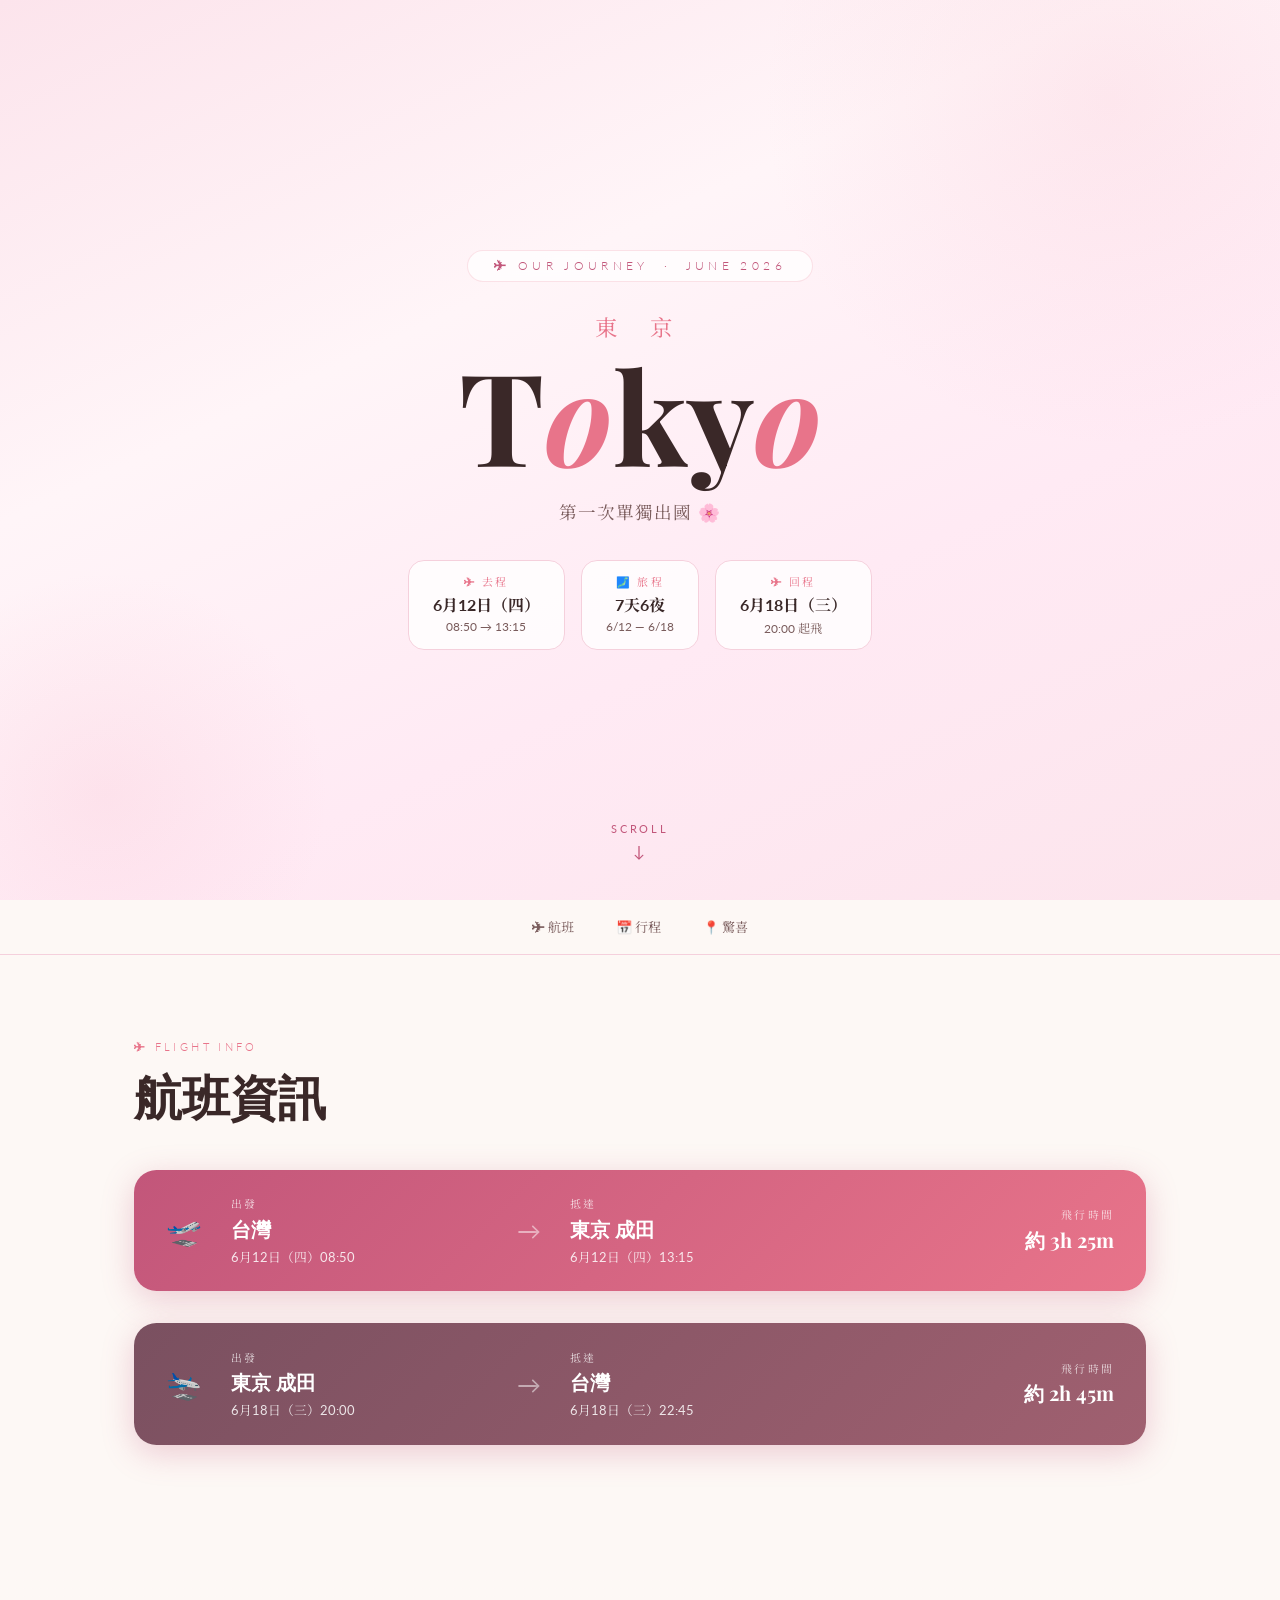
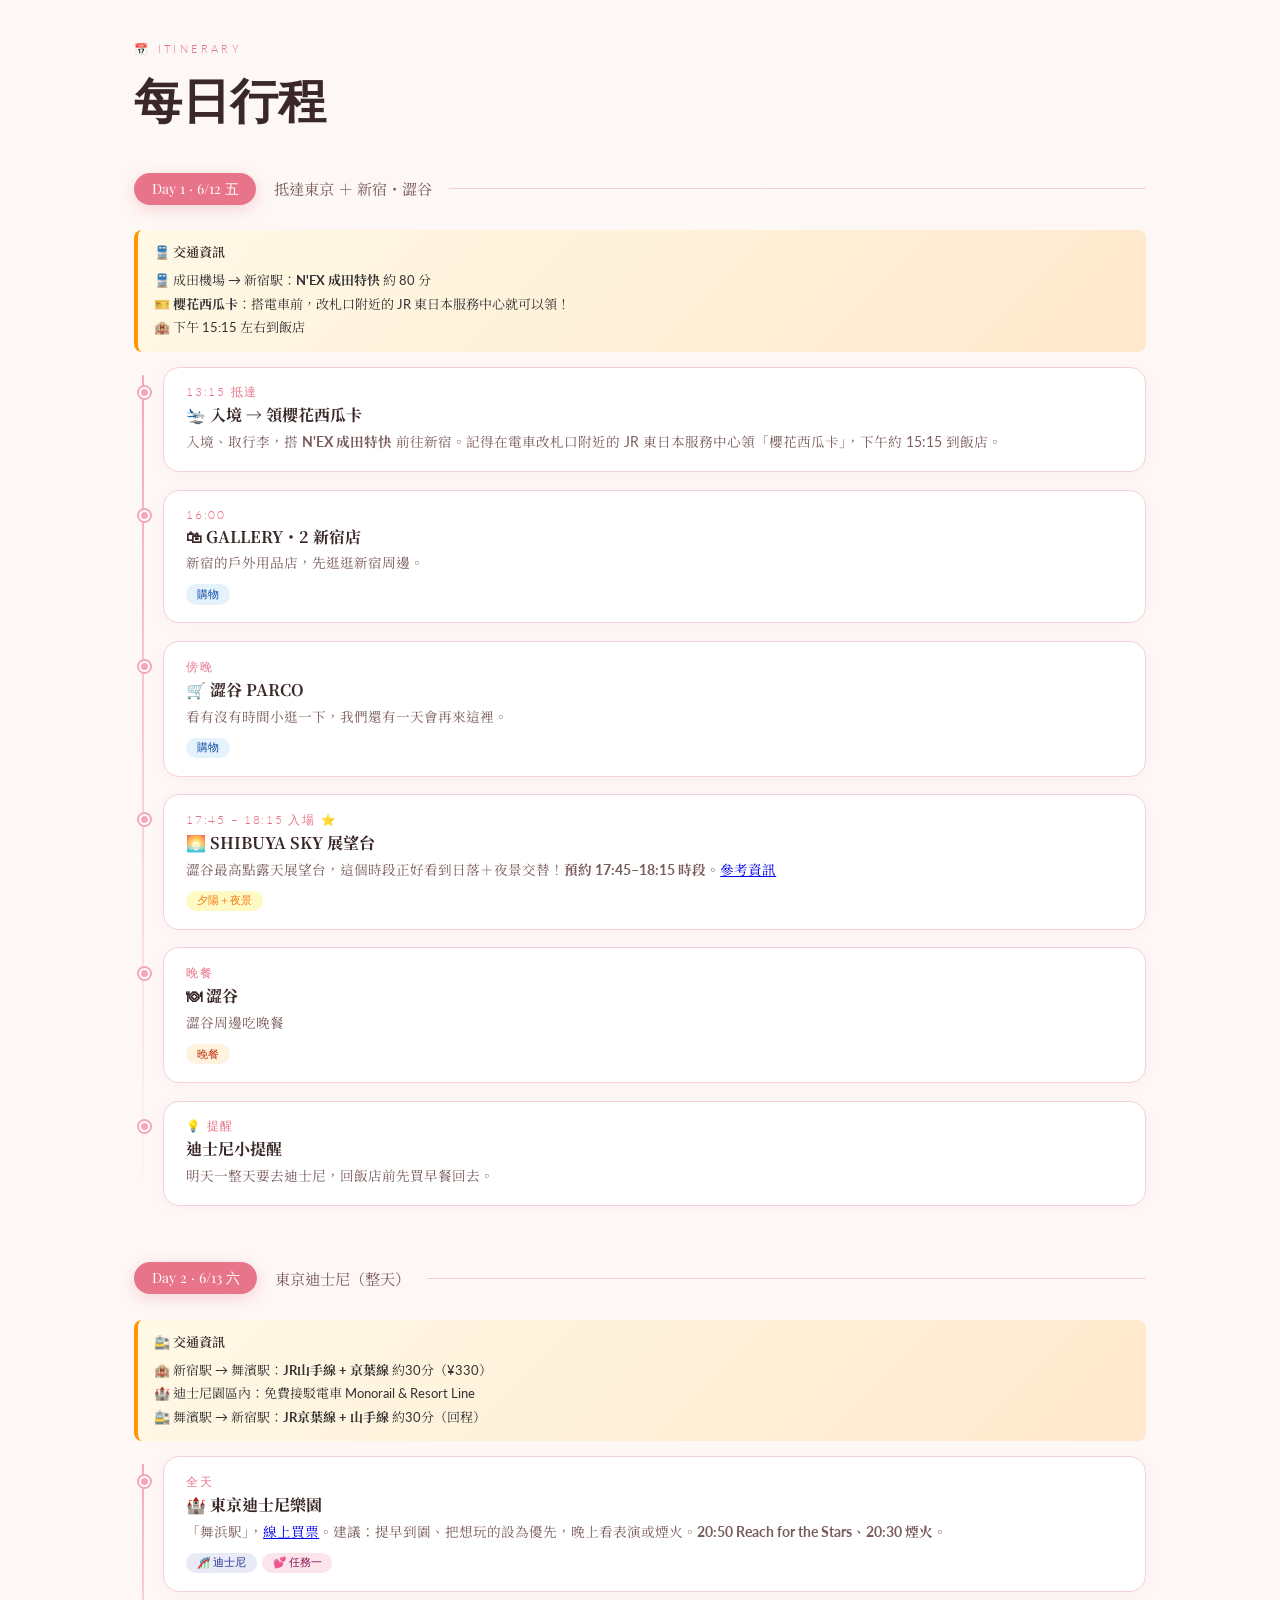
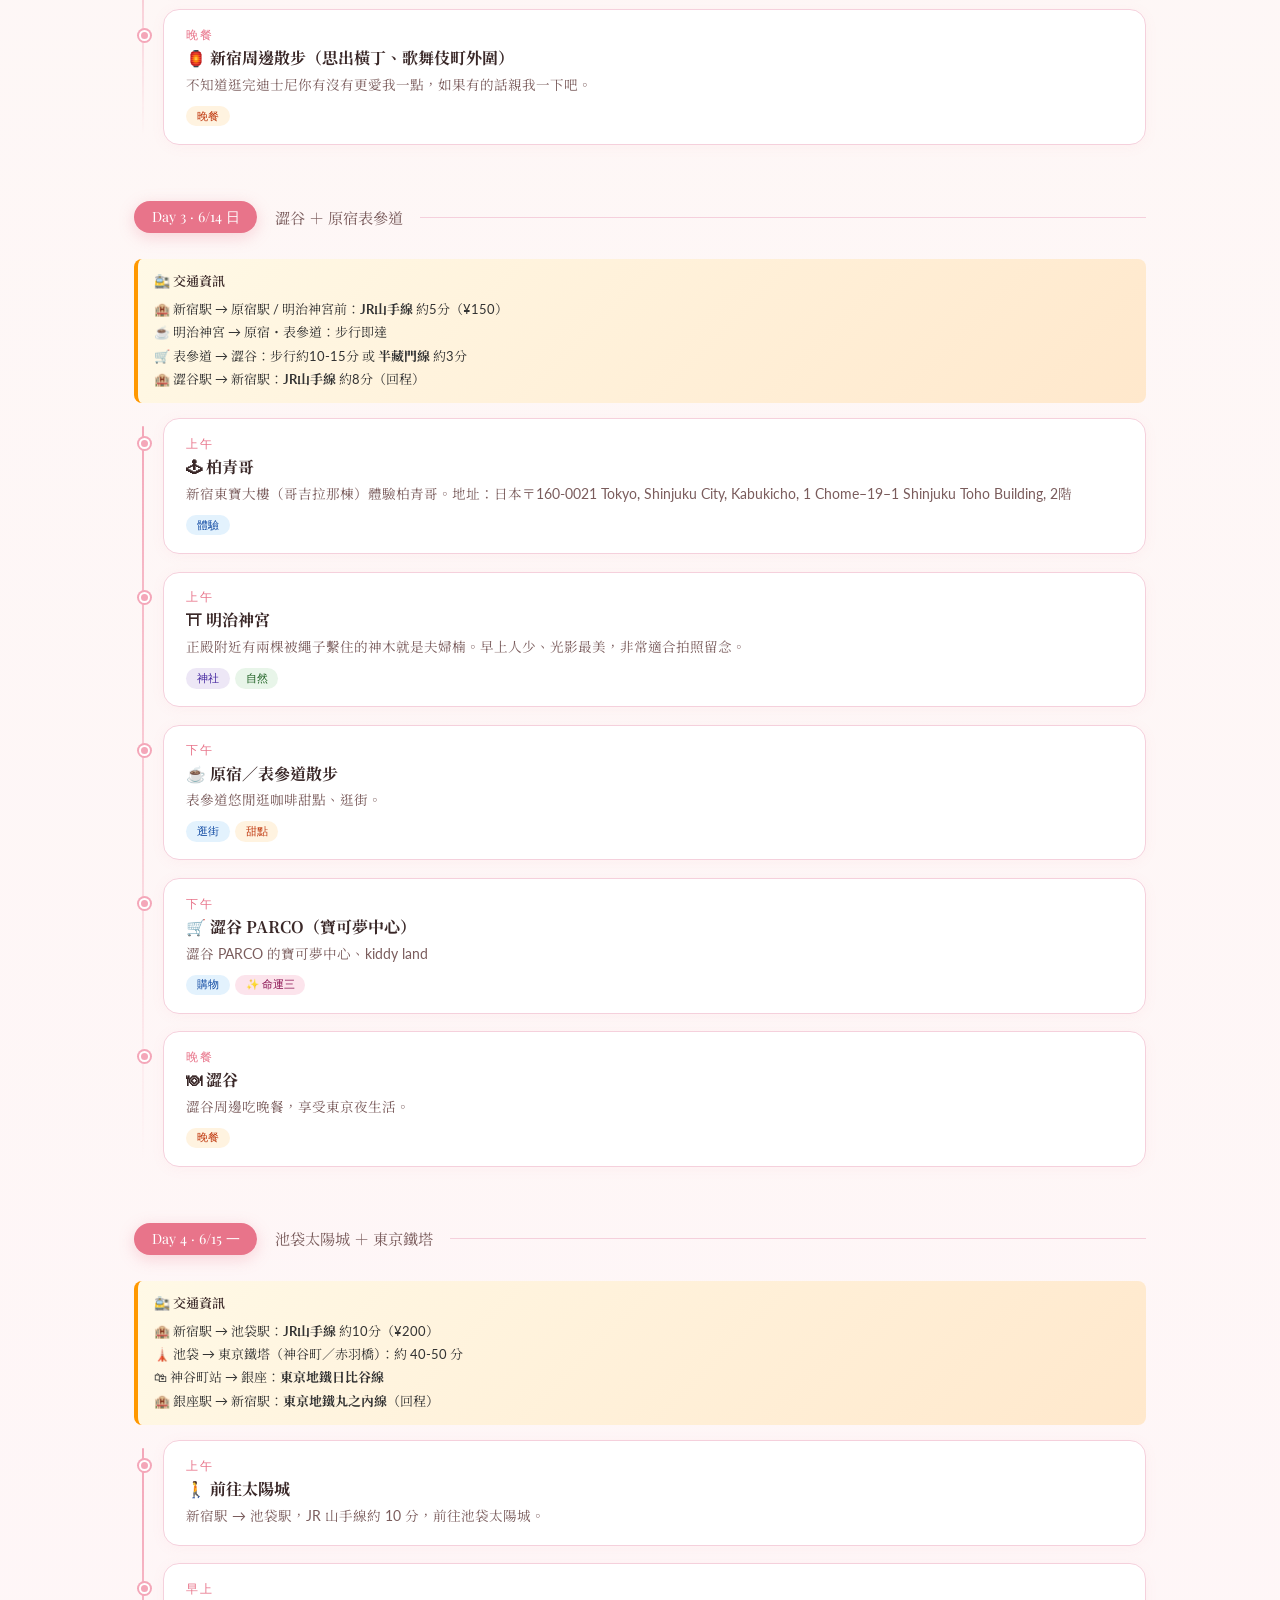
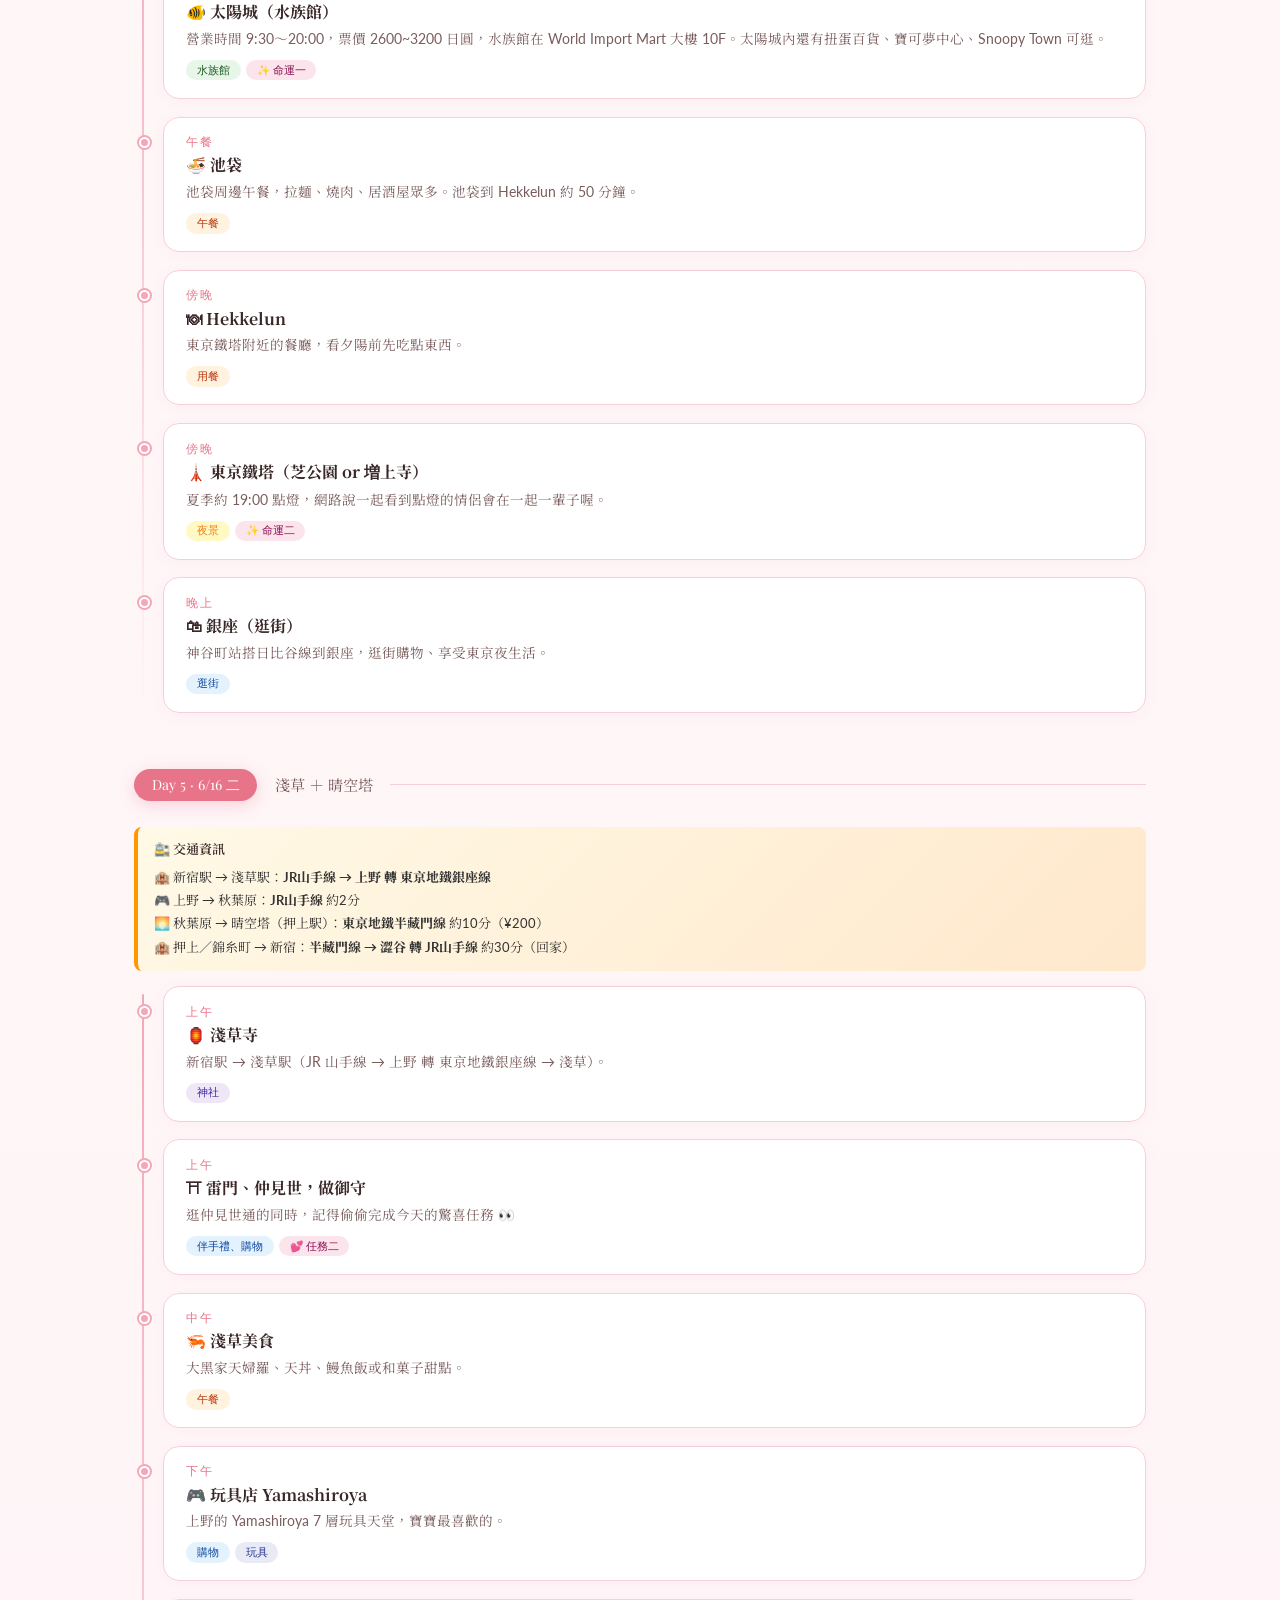
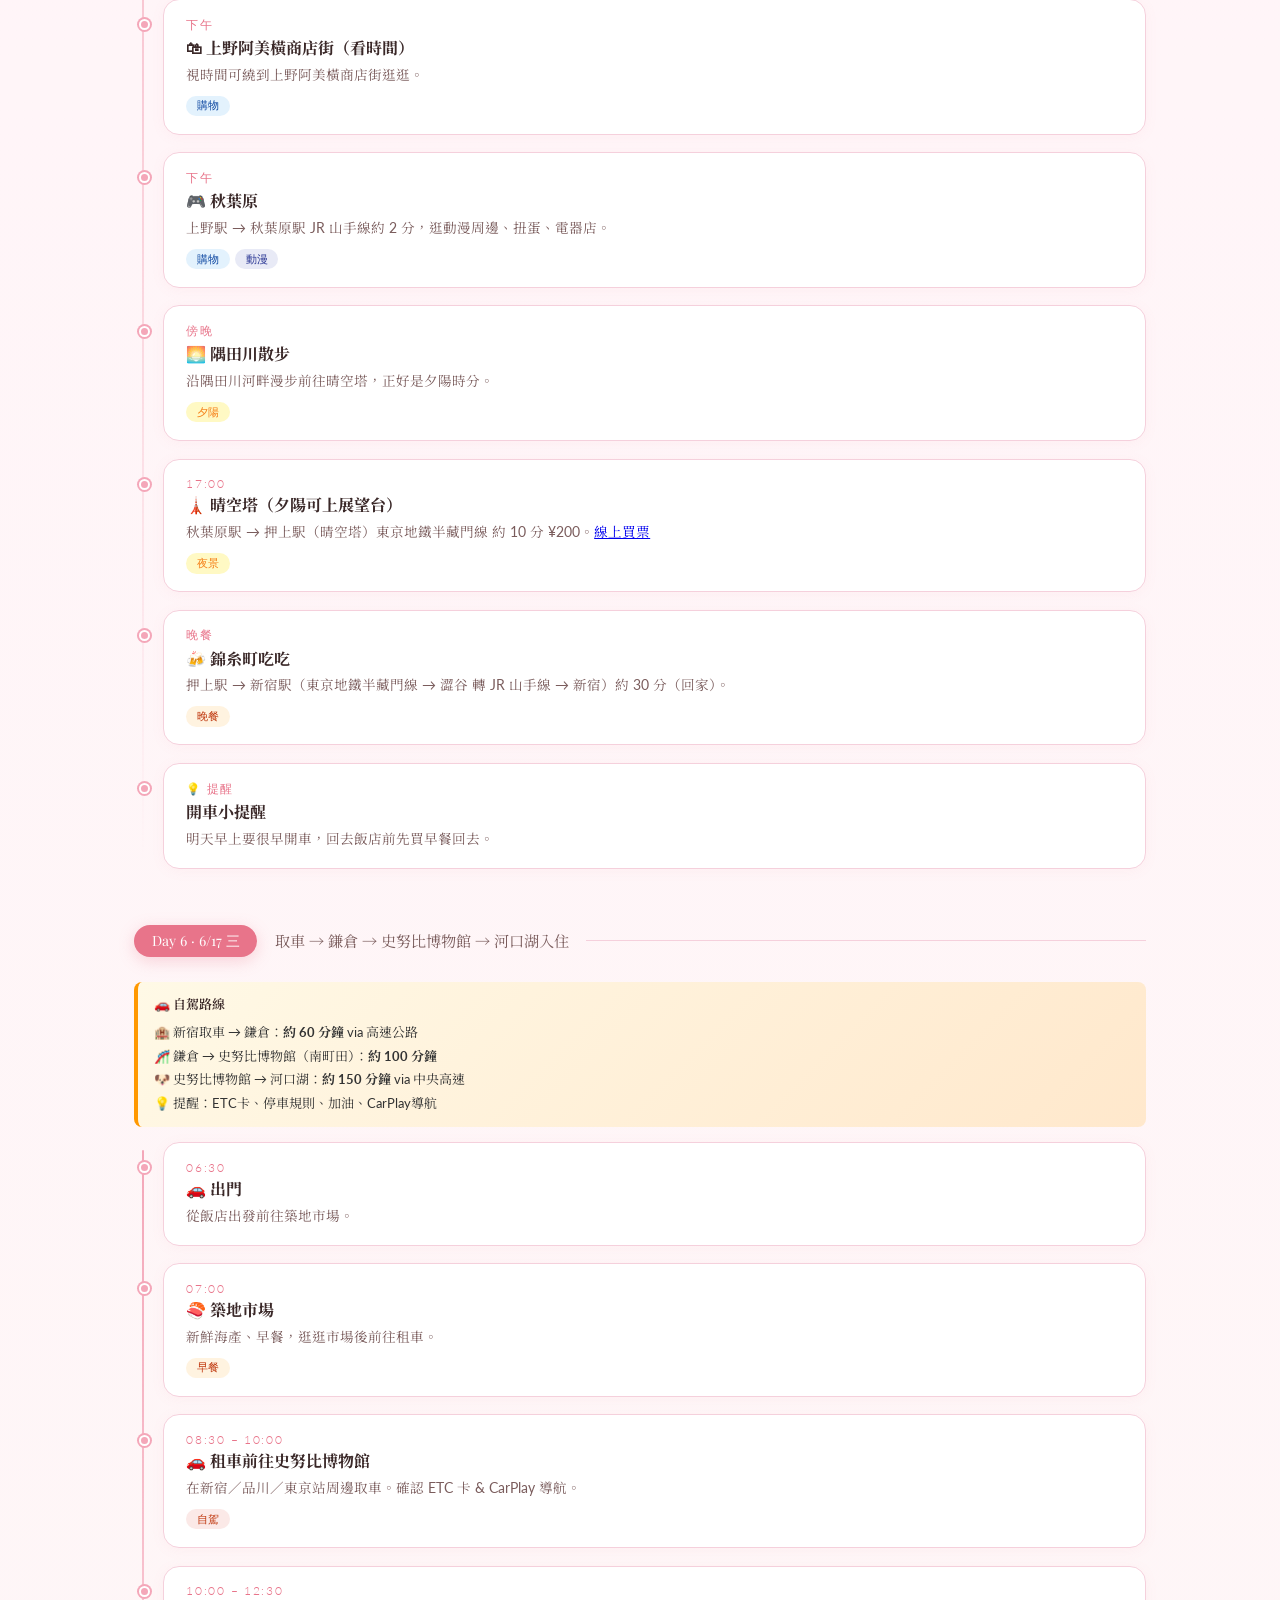
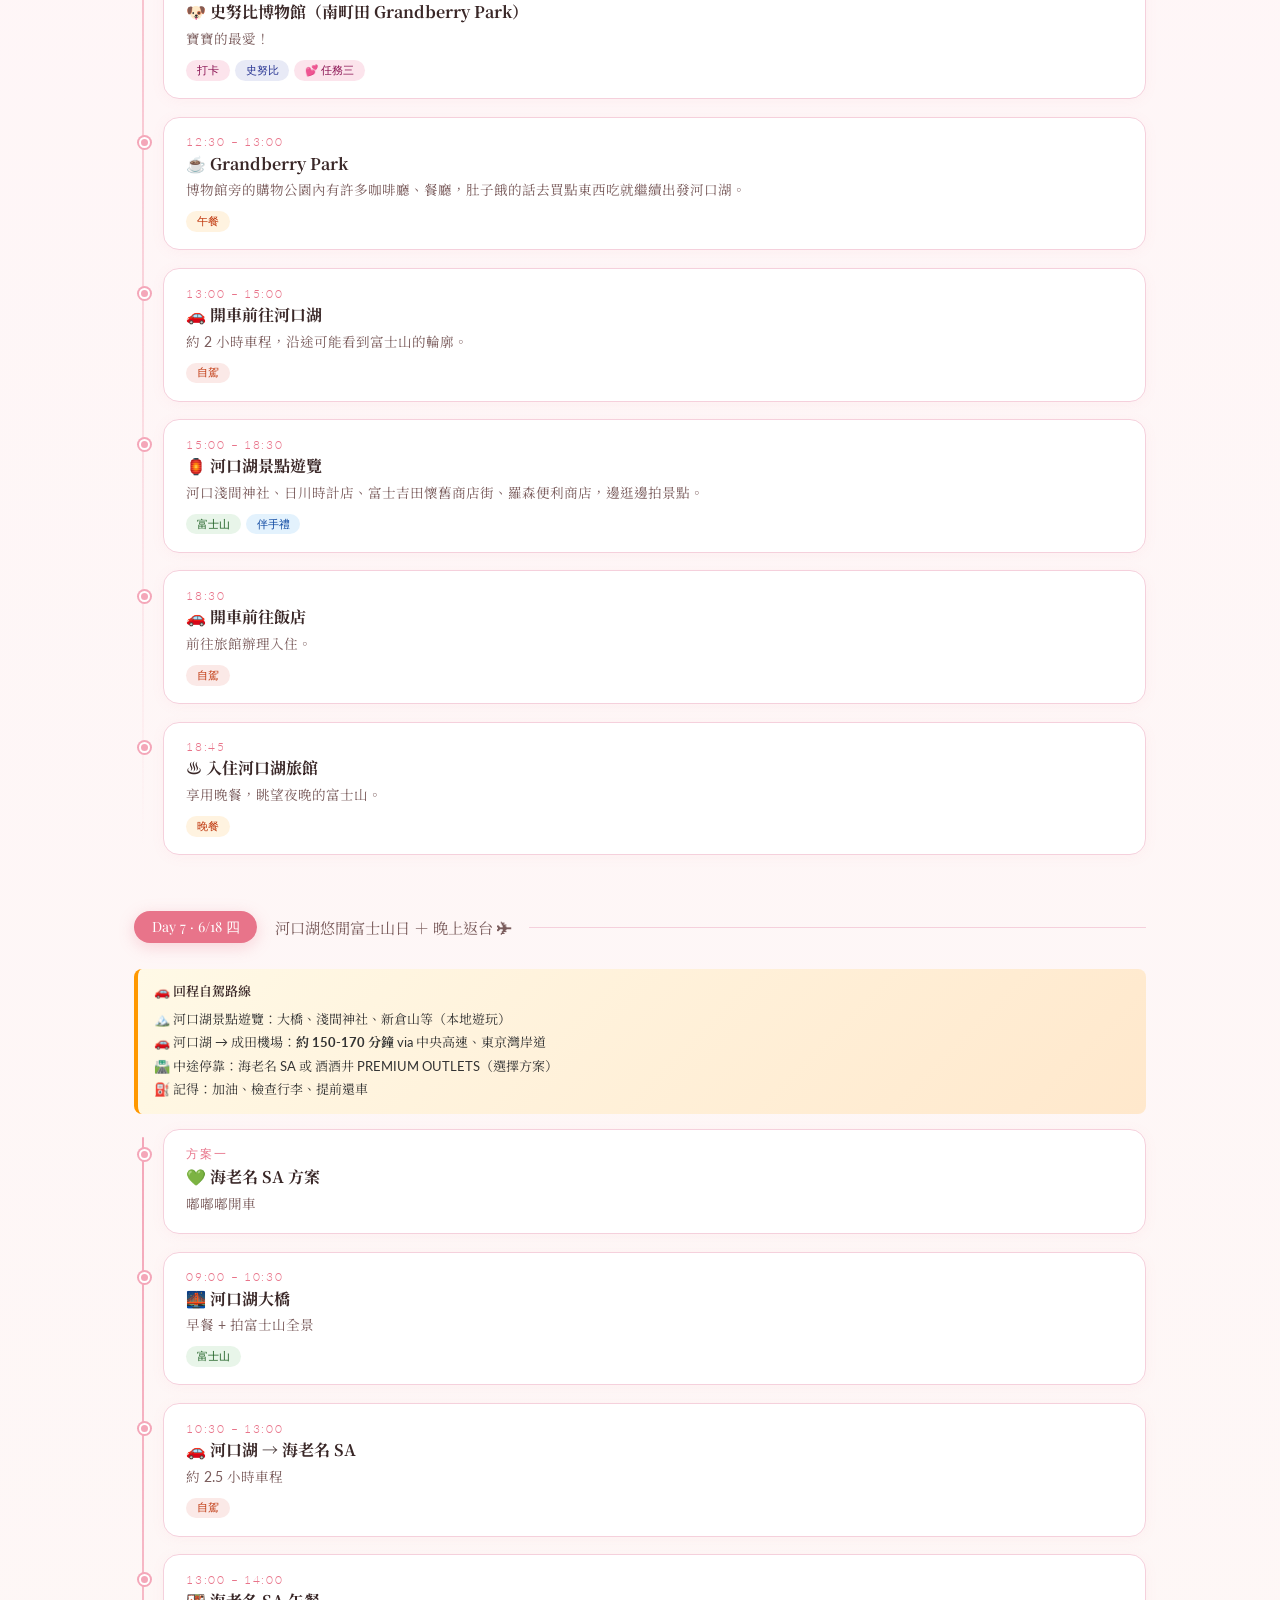
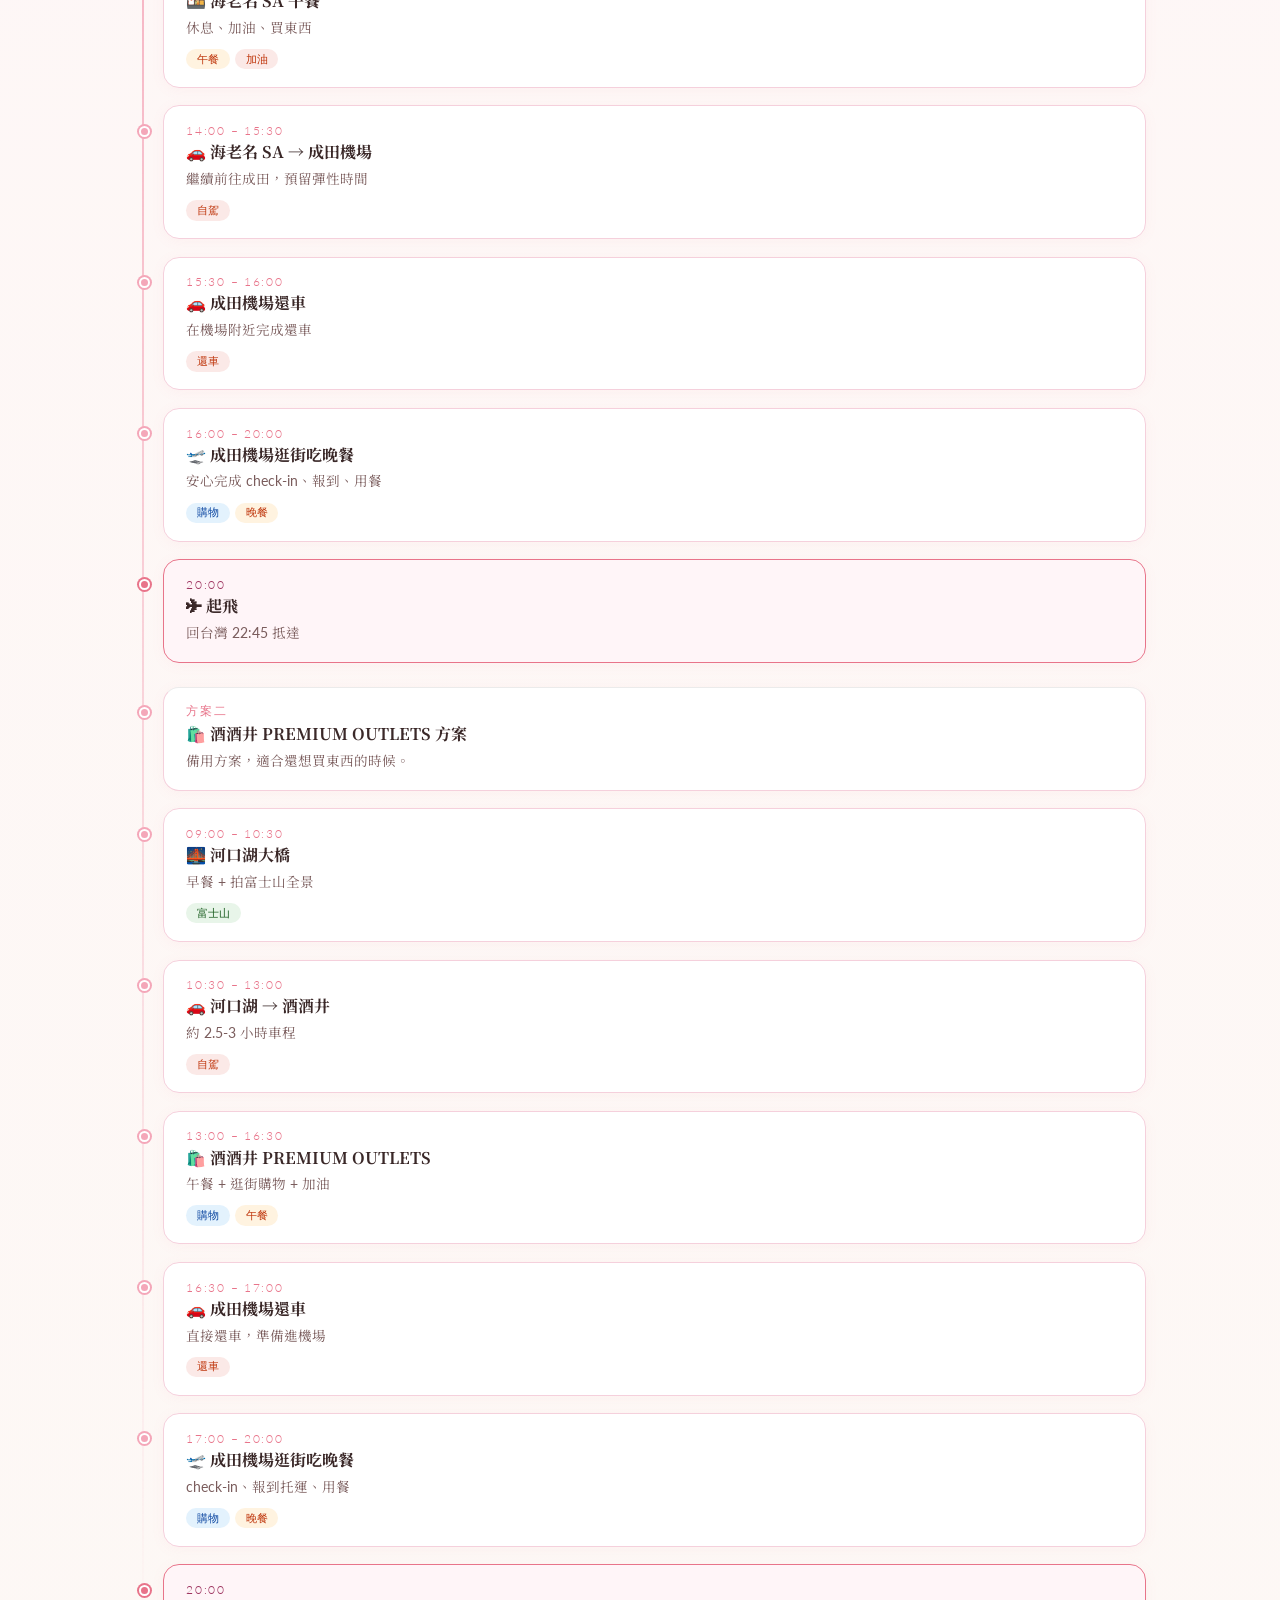
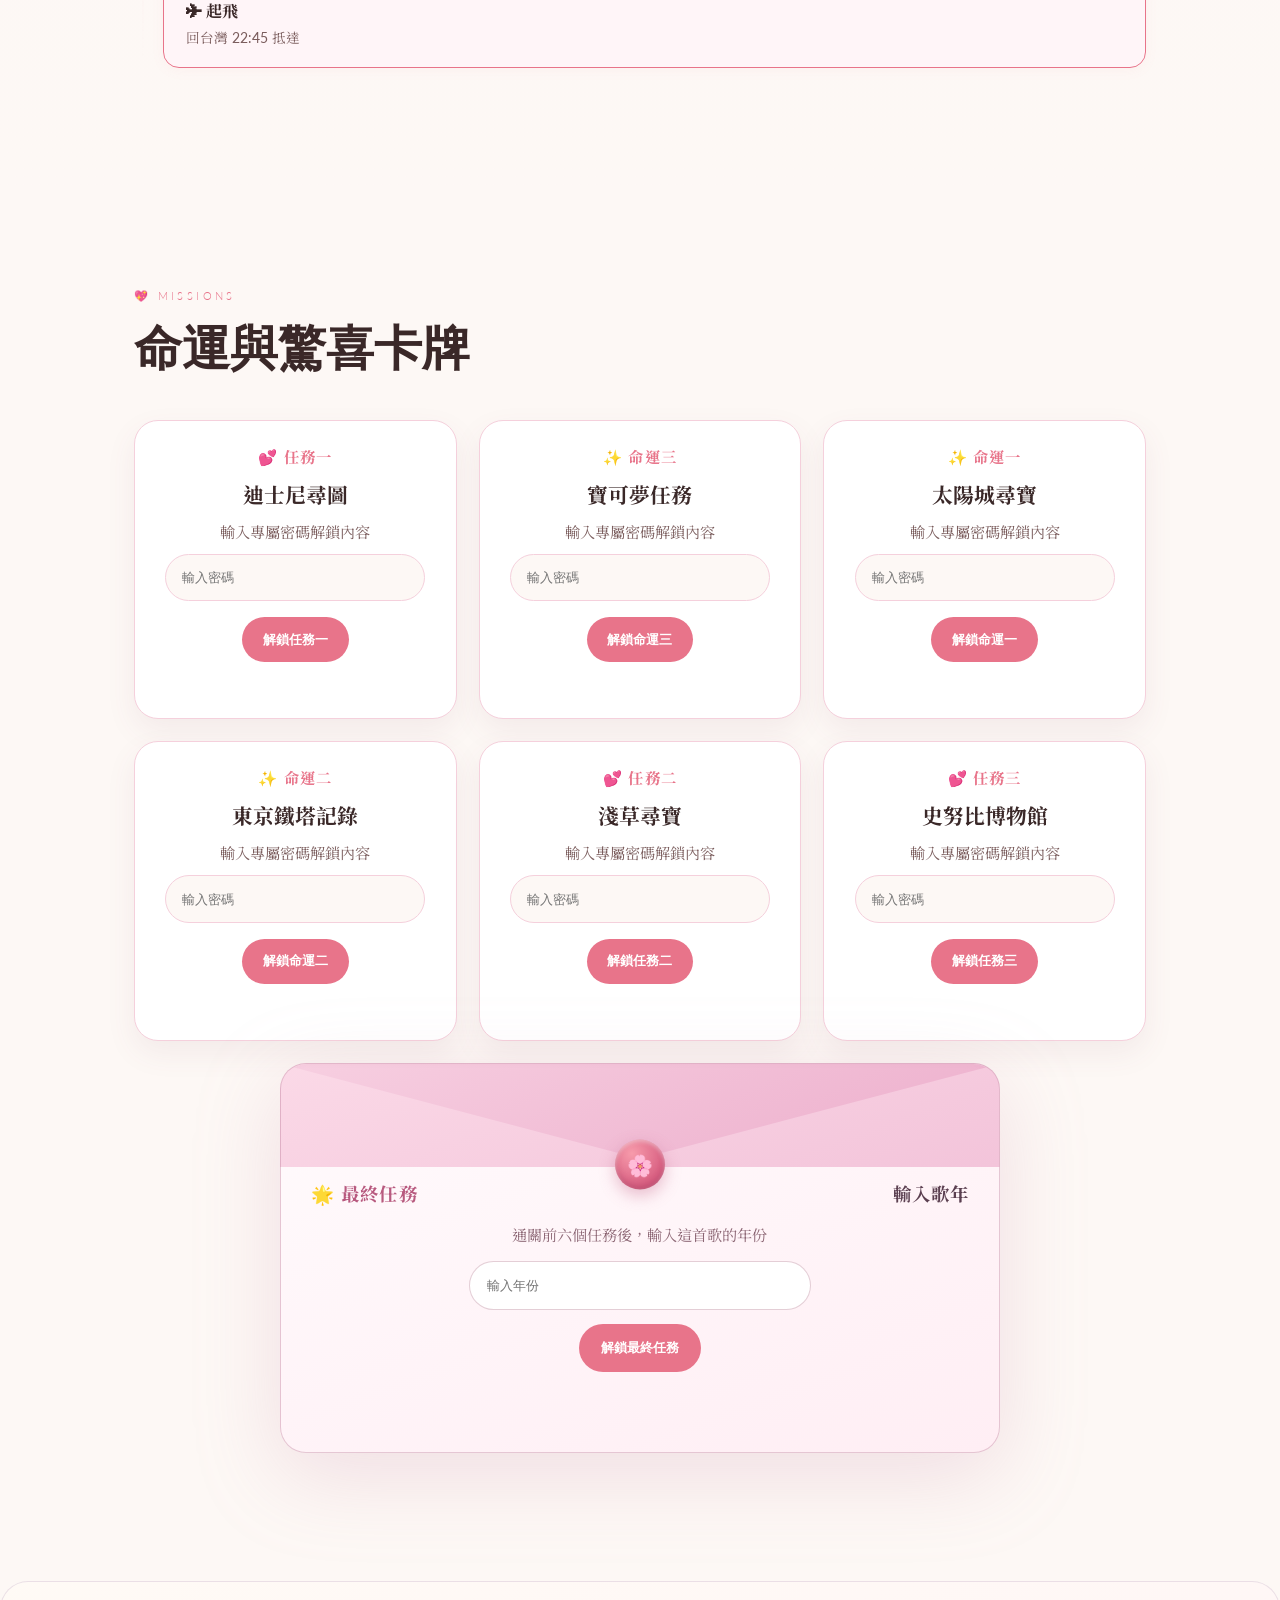
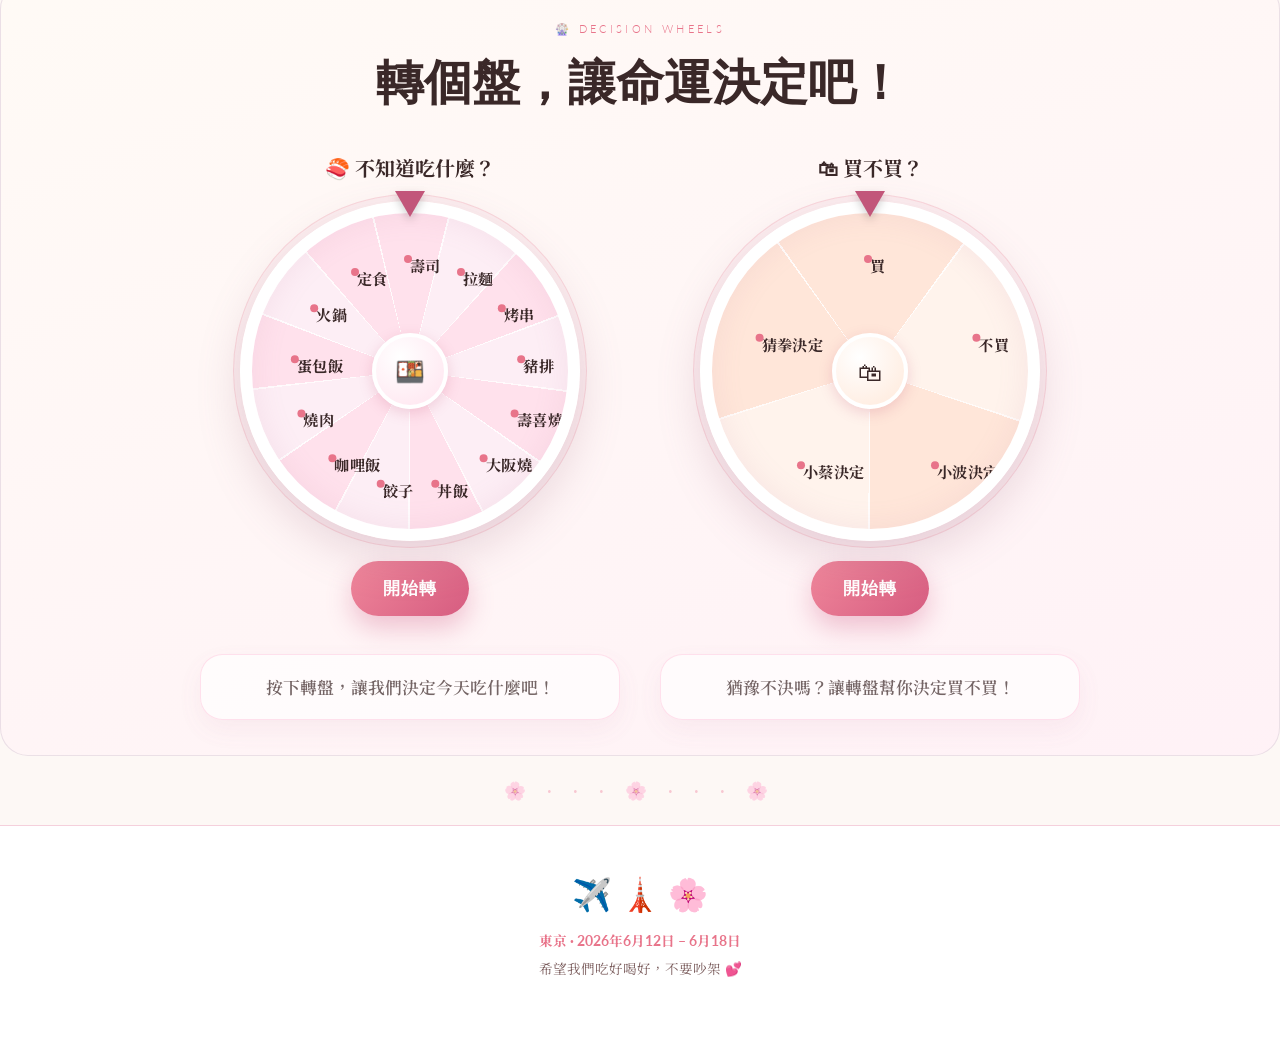
==== commit 517271fd: "Redesign envelope & wheels, update itinerary to new plan - Final-mission card: real triangular flap " ====
--- a/index.html
+++ b/index.html
@@ -82,52 +82,58 @@
   <div class="day-block">
     <div class="day-header">
       <div class="day-badge">Day 1 · 6/12 五</div>
-      <div class="day-txt">抵達東京 ＋ 太陽城水族館</div>
+      <div class="day-txt">抵達東京 ＋ 新宿・澀谷</div>
       <div class="day-rule"></div>
     </div>
     <!-- 交通資訊卡 -->
     <div style="background: linear-gradient(135deg, #fff9e6 0%, #ffe8cc 100%); padding: 12px 16px; border-radius: 8px; margin-bottom: 15px; font-size: 13px; border-left: 4px solid #ff9800;">
-      <div style="font-weight: 600; margin-bottom: 8px;">🚌 交通資訊</div>
+      <div style="font-weight: 600; margin-bottom: 8px;">🚆 交通資訊</div>
       <div style="line-height: 1.8; color: #333;">
-        <div>✈️ 成田機場 → 池袋駅：<strong>成田 Shuttle 池袋線</strong> 🚌</div>
-        <div>⏱️ 通勤時間：<strong>約 1 小時 20 分</strong>（直達、舒適）</div>
-        <div>💰 票價：早鳥 ¥1,900 / 現場 ¥2,300</div>
-        <div>🚉 池袋駅 → 新宿駅：<strong>JR山手線</strong> 約10分（¥200）</div>
+        <div>🚆 成田機場 → 新宿駅：<strong>N'EX 成田特快</strong> 約 80 分</div>
+        <div>🎫 <strong>櫻花西瓜卡</strong>：搭電車前，改札口附近的 JR 東日本服務中心就可以領！</div>
+        <div>🏨 下午 15:15 左右到飯店</div>
       </div>
     </div>
     <div class="timeline">
       <div class="tl-item">
         <div class="tl-dot"></div>
         <div class="tl-time">13:15 抵達</div>
-        <div class="tl-name">🛬 入境 → 前往太陽城 or 池袋寄物</div>
-        <div class="tl-desc">入境、取行李，搭電車前往太陽城，先在池袋站寄放行李。<a href="https://www.limousinebus.co.jp/ja/line/detail/Narita-IkebukuroLCB/#tm">Airport Limousine Bus</a>池袋駅西口（成田シャトル池袋線）⇔成田空港 線</div>
-      </div>
-      <div class="tl-item">
-        <div class="tl-dot"></div>
-        <div class="tl-time">下午</div>
-        <div class="tl-name">🐠 太陽城水族館</div>
-        <div class="tl-desc">位於池袋太陽城60層的都市型水族館，企鵝、水母、海豚表演一應俱全。初抵東京就被海洋世界包圍！</div>
-        <div class="tags"><span class="tag tag-nature">水族館</span></div>
+        <div class="tl-name">🛬 入境 → 領櫻花西瓜卡</div>
+        <div class="tl-desc">入境、取行李，搭 <strong>N'EX 成田特快</strong> 前往新宿。記得在電車改札口附近的 JR 東日本服務中心領「櫻花西瓜卡」，下午約 15:15 到飯店。</div>
+      </div>
+      <div class="tl-item">
+        <div class="tl-dot"></div>
+        <div class="tl-time">16:00</div>
+        <div class="tl-name">🛍 GALLERY・2 新宿店</div>
+        <div class="tl-desc">新宿的戶外用品店，先逛逛新宿周邊。</div>
+        <div class="tags"><span class="tag tag-shop">購物</span></div>
       </div>
       <div class="tl-item">
         <div class="tl-dot"></div>
         <div class="tl-time">傍晚</div>
-        <div class="tl-name">☀️ 太陽城（包含寶可夢中心）</div>
-        <div class="tl-desc">扭蛋百貨(3F)、寶可夢中心、Snoopy Town Shop、航海王(2F)、LOFT、ABC-MART(1F)、3COINS 日系雜貨(B1F)</div>
-        <div class="tags"><span class="tag tag-shop">購物</span><span class="tag tag-romance">✨ 命運一</span></div>
+        <div class="tl-name">🛒 澀谷 PARCO</div>
+        <div class="tl-desc">看有沒有時間小逛一下，我們還有一天會再來這裡。</div>
+        <div class="tags"><span class="tag tag-shop">購物</span></div>
+      </div>
+      <div class="tl-item">
+        <div class="tl-dot"></div>
+        <div class="tl-time">17:45 – 18:15 入場 ⭐</div>
+        <div class="tl-name">🌅 SHIBUYA SKY 展望台</div>
+        <div class="tl-desc">澀谷最高點露天展望台，這個時段正好看到日落＋夜景交替！<strong>預約 17:45–18:15 時段。</strong><a href="https://www.gltjp.com/zh-hant/article/item/20381/#zh-10-80">參考資訊</a></div>
+        <div class="tags"><span class="tag tag-view">夕陽＋夜景</span></div>
       </div>
       <div class="tl-item">
         <div class="tl-dot"></div>
         <div class="tl-time">晚餐</div>
-        <div class="tl-name">🍽 池袋 </div>
-        <div class="tl-desc">池袋周邊餐廳眾多，拉麵、燒肉、居酒屋。</div>
+        <div class="tl-name">🍽 澀谷</div>
+        <div class="tl-desc">澀谷周邊吃晚餐</div>
         <div class="tags"><span class="tag tag-food">晚餐</span></div>
       </div>
       <div class="tl-item">
         <div class="tl-dot"></div>
         <div class="tl-time">💡 提醒</div>
         <div class="tl-name">迪士尼小提醒</div>
-        <div class="tl-desc">明天早上要去迪士尼，回去飯店前先買早餐回去</div>
+        <div class="tl-desc">明天一整天要去迪士尼，回飯店前先買早餐回去。</div>
       </div>
     </div>
   </div>
@@ -152,15 +158,15 @@
       <div class="tl-item">
         <div class="tl-dot"></div>
         <div class="tl-time">全天</div>
-        <div class="tl-name">🏰 東京迪士尼樂園 or 迪士尼海洋</div>
-        <div class="tl-desc">「舞浜駅」、預約等候卡、9:00 - 21:00、煙火20:15( 灰姑娘城堡前方的廣場、明日樂園區。)</div>
+        <div class="tl-name">🏰 東京迪士尼樂園</div>
+        <div class="tl-desc">「舞浜駅」，<a href="https://www.tokyodisneyresort.jp/tc/tdl/">線上買票</a>。建議：提早到園、把想玩的設為優先，晚上看表演或煙火。<strong>20:50 Reach for the Stars、20:30 煙火。</strong></div>
         <div class="tags"><span class="tag tag-disney">🎢 迪士尼</span><span class="tag tag-romance">💕 任務一</span></div>
       </div>
       <div class="tl-item">
         <div class="tl-dot"></div>
-        <div class="tl-time">晚上</div>
-        <div class="tl-name">🏮 新宿周邊散步</div>
-        <div class="tl-desc">不知道逛完迪士尼你有沒有更愛我一點，如果有的話親我一下吧</div>
+        <div class="tl-time">晚餐</div>
+        <div class="tl-name">🏮 新宿周邊散步（思出橫丁、歌舞伎町外圍）</div>
+        <div class="tl-desc">不知道逛完迪士尼你有沒有更愛我一點，如果有的話親我一下吧。</div>
         <div class="tags"><span class="tag tag-food">晚餐</span></div>
       </div>
     </div>
@@ -170,47 +176,54 @@
   <div class="day-block">
     <div class="day-header">
       <div class="day-badge">Day 3 · 6/14 日</div>
-      <div class="day-txt">吉祥寺 ＋ 吉卜力美術館 ＋ 東京鐵塔</div>
+      <div class="day-txt">澀谷 ＋ 原宿表參道</div>
       <div class="day-rule"></div>
     </div>
     <!-- 交通資訊卡 -->
     <div style="background: linear-gradient(135deg, #fff9e6 0%, #ffe8cc 100%); padding: 12px 16px; border-radius: 8px; margin-bottom: 15px; font-size: 13px; border-left: 4px solid #ff9800;">
       <div style="font-weight: 600; margin-bottom: 8px;">🚉 交通資訊</div>
       <div style="line-height: 1.8; color: #333;">
-        <div>🏨 新宿駅 → 吉祥寺駅：<strong>JR中央線 快速</strong> 約15分（¥220）</div>
-        <div>🎨 吉祥寺駅 → 吉卜力美術館：巴士 或 步行 約15分</div>
-        <div>🗼 吉卜力美術館 → 東京鐵塔：電車 + 步行 約60分</div>
-        <div>🏨 濱松町駅 → 新宿駅：<strong>JR山手線</strong> 約25分（回程）</div>
+        <div>🏨 新宿駅 → 原宿駅 / 明治神宮前：<strong>JR山手線</strong> 約5分（¥150）</div>
+        <div>☕ 明治神宮 → 原宿・表參道：步行即達</div>
+        <div>🛒 表參道 → 澀谷：步行約10-15分 或 <strong>半藏門線</strong> 約3分</div>
+        <div>🏨 澀谷駅 → 新宿駅：<strong>JR山手線</strong> 約8分（回程）</div>
       </div>
     </div>
     <div class="timeline">
       <div class="tl-item">
         <div class="tl-dot"></div>
-        <div class="tl-time">上午、中午</div>
-        <div class="tl-name">🌿 前往吉祥寺</div>
-        <div class="tl-desc">「吉祥寺駅」，SUNROAD商店街、口琴橫丁，剩下都在google maps了。</div>
-        <div class="tags"><span class="tag tag-shop">購物</span><span class="tag tag-food">午餐</span></div>
+        <div class="tl-time">上午</div>
+        <div class="tl-name">🕹 柏青哥</div>
+        <div class="tl-desc">新宿東寶大樓（哥吉拉那棟）體驗柏青哥。地址：日本〒160-0021 Tokyo, Shinjuku City, Kabukicho, 1 Chome–19–1 Shinjuku Toho Building, 2階</div>
+        <div class="tags"><span class="tag tag-shop">體驗</span></div>
+      </div>
+      <div class="tl-item">
+        <div class="tl-dot"></div>
+        <div class="tl-time">上午</div>
+        <div class="tl-name">⛩ 明治神宮</div>
+        <div class="tl-desc">正殿附近有兩棵被繩子繫住的神木就是夫婦楠。早上人少、光影最美，非常適合拍照留念。</div>
+        <div class="tags"><span class="tag tag-shrine">神社</span><span class="tag tag-nature">自然</span></div>
       </div>
       <div class="tl-item">
         <div class="tl-dot"></div>
         <div class="tl-time">下午</div>
-        <div class="tl-name">🎨 三鷹之森 吉卜力美術館</div>
-        <div class="tl-desc">宮崎駿親手設計的夢幻美術館！不知道要寫啥快去找指定東西吧。</div>
-        <div class="tags"><span class="tag tag-disney">吉卜力</span><span class="tag tag-romance">💕 任務二</span></div>
-      </div>
-      <div class="tl-item">
-        <div class="tl-dot"></div>
-        <div class="tl-time">傍晚</div>
-        <div class="tl-name">🗼 Hekkelun ＋ 東京鐵塔（芝公園・増上寺）</div>
-        <div class="tl-desc">夏季約 19:00 點燈，網路說一起看到點燈的情侶會在一起一輩子喔。</div>
-        <div class="tags"><span class="tag tag-view">夜景</span><span class="tag tag-romance">💕 命運二</span></div>
+        <div class="tl-name">☕ 原宿／表參道散步</div>
+        <div class="tl-desc">表參道悠閒逛咖啡甜點、逛街。</div>
+        <div class="tags"><span class="tag tag-shop">逛街</span><span class="tag tag-food">甜點</span></div>
+      </div>
+      <div class="tl-item">
+        <div class="tl-dot"></div>
+        <div class="tl-time">下午</div>
+        <div class="tl-name">🛒 澀谷 PARCO（寶可夢中心）</div>
+        <div class="tl-desc">澀谷 PARCO 的寶可夢中心、kiddy land</div>
+        <div class="tags"><span class="tag tag-shop">購物</span><span class="tag tag-romance">✨ 命運三</span></div>
       </div>
       <div class="tl-item">
         <div class="tl-dot"></div>
         <div class="tl-time">晚餐</div>
-        <div class="tl-name">🍽 銀座</div>
-        <div class="tl-desc">逛街購物，搭日比谷線前往銀座享受東京夜生活。</div>
-        <div class="tags"><span class="tag tag-food">晚餐</span><span class="tag tag-shop">逛街</span></div>
+        <div class="tl-name">🍽 澀谷</div>
+        <div class="tl-desc">澀谷周邊吃晚餐，享受東京夜生活。</div>
+        <div class="tags"><span class="tag tag-food">晚餐</span></div>
       </div>
     </div>
   </div>
@@ -219,55 +232,60 @@
   <div class="day-block">
     <div class="day-header">
       <div class="day-badge">Day 4 · 6/15 一</div>
-      <div class="day-txt">淺草 ＋ 秋葉原 ＋ 晴空塔</div>
+      <div class="day-txt">池袋太陽城 ＋ 東京鐵塔</div>
       <div class="day-rule"></div>
     </div>
     <!-- 交通資訊卡 -->
     <div style="background: linear-gradient(135deg, #fff9e6 0%, #ffe8cc 100%); padding: 12px 16px; border-radius: 8px; margin-bottom: 15px; font-size: 13px; border-left: 4px solid #ff9800;">
       <div style="font-weight: 600; margin-bottom: 8px;">🚉 交通資訊</div>
       <div style="line-height: 1.8; color: #333;">
-        <div>🏨 新宿駅 → 淺草駅：<strong>JR山手線 + 東京地鐵銀座線</strong> 約25分（¥210）</div>
-        <div>🎮 淺草 → 上野（Yamashiroya）：<strong>東京地鐵銀座線</strong> 約5分（¥180）</div>
-        <div>🎮 上野 → 秋葉原：<strong>JR山手線</strong> 約2分（¥150）</div>
-        <div>🌅 秋葉原 → 晴空塔（押上駅）：<strong>東京地鐵半藏門線</strong> 約10分（¥200）</div>
-        <div>🏨 錦糸町駅 → 新宿駅：<strong>東京地鐵半藏門線 + JR山手線</strong> 約30分（回程）</div>
+        <div>🏨 新宿駅 → 池袋駅：<strong>JR山手線</strong> 約10分（¥200）</div>
+        <div>🗼 池袋 → 東京鐵塔（神谷町／赤羽橋）：約 40-50 分</div>
+        <div>🛍 神谷町站 → 銀座：<strong>東京地鐵日比谷線</strong></div>
+        <div>🏨 銀座駅 → 新宿駅：<strong>東京地鐵丸之內線</strong>（回程）</div>
       </div>
     </div>
     <div class="timeline">
       <div class="tl-item">
         <div class="tl-dot"></div>
         <div class="tl-time">上午</div>
-        <div class="tl-name">🏮 淺草寺 ＋ 雷門 ＋ 仲見世通</div>
-        <div class="tl-desc">手作御守，我猜寶寶會做淺黃色之類的或是tiffany綠嗎</div>
-        <div class="tags"><span class="tag tag-shrine">神社</span><span class="tag tag-shop">伴手禮、購物</span></div>
-      </div>
-      <div class="tl-item">
-        <div class="tl-dot"></div>
-        <div class="tl-time">中午</div>
-        <div class="tl-name">🦐 淺草美食</div>
-        <div class="tl-desc">大黑家天婦羅、天丼、鰻魚飯或和菓子甜點。</div>
+        <div class="tl-name">🚶 前往太陽城</div>
+        <div class="tl-desc">新宿駅 → 池袋駅，JR 山手線約 10 分，前往池袋太陽城。</div>
+      </div>
+      <div class="tl-item">
+        <div class="tl-dot"></div>
+        <div class="tl-time">早上</div>
+        <div class="tl-name">🐠 太陽城（水族館）</div>
+        <div class="tl-desc">營業時間 9:30～20:00，票價 2600~3200 日圓，水族館在 World Import Mart 大樓 10F。太陽城內還有扭蛋百貨、寶可夢中心、Snoopy Town 可逛。</div>
+        <div class="tags"><span class="tag tag-nature">水族館</span><span class="tag tag-romance">✨ 命運一</span></div>
+      </div>
+      <div class="tl-item">
+        <div class="tl-dot"></div>
+        <div class="tl-time">午餐</div>
+        <div class="tl-name">🍜 池袋</div>
+        <div class="tl-desc">池袋周邊午餐，拉麵、燒肉、居酒屋眾多。池袋到 Hekkelun 約 50 分鐘。</div>
         <div class="tags"><span class="tag tag-food">午餐</span></div>
       </div>
       <div class="tl-item">
         <div class="tl-dot"></div>
-        <div class="tl-time">下午</div>
-        <div class="tl-name">🎮 玩具屋 Yamashiroya ＋ 秋葉原</div>
-        <div class="tl-desc">上野的 Yamashiroya 7層玩具天堂，寶寶最喜歡的，前往秋葉原逛動漫周邊、扭蛋、電器店，視時間也可繞到上野阿美橫商店街。</div>
-        <div class="tags"><span class="tag tag-shop">購物</span><span class="tag tag-disney">動漫</span></div>
-      </div>
-      <div class="tl-item">
-        <div class="tl-dot"></div>
         <div class="tl-time">傍晚</div>
-        <div class="tl-name">🌅 隅田川 ＋ 晴空塔夕陽展望台</div>
-        <div class="tl-desc">沿隅田川河畔漫步至晴空塔，17:00 前後正好是夕陽時分，要看夕陽</div>
-        <div class="tags"><span class="tag tag-view">夕陽</span></div>
+        <div class="tl-name">🍽 Hekkelun</div>
+        <div class="tl-desc">東京鐵塔附近的餐廳，看夕陽前先吃點東西。</div>
+        <div class="tags"><span class="tag tag-food">用餐</span></div>
+      </div>
+      <div class="tl-item">
+        <div class="tl-dot"></div>
+        <div class="tl-time">傍晚</div>
+        <div class="tl-name">🗼 東京鐵塔（芝公園 or 増上寺）</div>
+        <div class="tl-desc">夏季約 19:00 點燈，網路說一起看到點燈的情侶會在一起一輩子喔。</div>
+        <div class="tags"><span class="tag tag-view">夜景</span><span class="tag tag-romance">✨ 命運二</span></div>
       </div>
       <div class="tl-item">
         <div class="tl-dot"></div>
         <div class="tl-time">晚上</div>
-        <div class="tl-name">🍻 錦糸町美食</div>
-        <div class="tl-desc">晚餐晚餐要吃什麼勒</div>
-        <div class="tags"><span class="tag tag-food">晚餐</span></div>
+        <div class="tl-name">🛍 銀座（逛街）</div>
+        <div class="tl-desc">神谷町站搭日比谷線到銀座，逛街購物、享受東京夜生活。</div>
+        <div class="tags"><span class="tag tag-shop">逛街</span></div>
       </div>
     </div>
   </div>
@@ -276,53 +294,88 @@
   <div class="day-block">
     <div class="day-header">
       <div class="day-badge">Day 5 · 6/16 二</div>
-      <div class="day-txt">明治神宮 ＋ 原宿 ＋ 澀谷 ＋ SHIBUYA SKY</div>
+      <div class="day-txt">淺草 ＋ 晴空塔</div>
       <div class="day-rule"></div>
     </div>
     <!-- 交通資訊卡 -->
     <div style="background: linear-gradient(135deg, #fff9e6 0%, #ffe8cc 100%); padding: 12px 16px; border-radius: 8px; margin-bottom: 15px; font-size: 13px; border-left: 4px solid #ff9800;">
       <div style="font-weight: 600; margin-bottom: 8px;">🚉 交通資訊</div>
       <div style="line-height: 1.8; color: #333;">
-        <div>🏨 新宿駅 → 原宿駅：<strong>JR山手線</strong> 約5分（¥150）</div>
-        <div>☕ 原宿 → 澀谷：<strong>步行</strong> 約10-15分 或 <strong>半藏門線</strong> 約3分</div>
-        <div>🏢 澀谷 → SHIBUYA SKY：步行 約3分（在Magnet by Mirabeau建物內）</div>
-        <div>🏨 澀谷駅 → 新宿駅：<strong>JR山手線</strong> 約8分（回程）</div>
+        <div>🏨 新宿駅 → 淺草駅：<strong>JR山手線 → 上野 轉 東京地鐵銀座線</strong></div>
+        <div>🎮 上野 → 秋葉原：<strong>JR山手線</strong> 約2分</div>
+        <div>🌅 秋葉原 → 晴空塔（押上駅）：<strong>東京地鐵半藏門線</strong> 約10分（¥200）</div>
+        <div>🏨 押上／錦糸町 → 新宿：<strong>半藏門線 → 澀谷 轉 JR山手線</strong> 約30分（回家）</div>
       </div>
     </div>
     <div class="timeline">
       <div class="tl-item">
         <div class="tl-dot"></div>
-        <div class="tl-time">上午（越早越好）</div>
-        <div class="tl-name">⛩ 明治神宮</div>
-        <div class="tl-desc">正殿附近有兩棵被繩子繫住的神木就是夫婦楠。早上人少、光影最美，非常適合拍照留念。</div>
-        <div class="tags"><span class="tag tag-shrine">神社</span><span class="tag tag-nature">自然</span></div>
+        <div class="tl-time">上午</div>
+        <div class="tl-name">🏮 淺草寺</div>
+        <div class="tl-desc">新宿駅 → 淺草駅（JR 山手線 → 上野 轉 東京地鐵銀座線 → 淺草）。</div>
+        <div class="tags"><span class="tag tag-shrine">神社</span></div>
+      </div>
+      <div class="tl-item">
+        <div class="tl-dot"></div>
+        <div class="tl-time">上午</div>
+        <div class="tl-name">⛩ 雷門、仲見世，做御守</div>
+        <div class="tl-desc">逛仲見世通的同時，記得偷偷完成今天的驚喜任務 👀</div>
+        <div class="tags"><span class="tag tag-shop">伴手禮、購物</span><span class="tag tag-romance">💕 任務二</span></div>
+      </div>
+      <div class="tl-item">
+        <div class="tl-dot"></div>
+        <div class="tl-time">中午</div>
+        <div class="tl-name">🦐 淺草美食</div>
+        <div class="tl-desc">大黑家天婦羅、天丼、鰻魚飯或和菓子甜點。</div>
+        <div class="tags"><span class="tag tag-food">午餐</span></div>
       </div>
       <div class="tl-item">
         <div class="tl-dot"></div>
         <div class="tl-time">下午</div>
-        <div class="tl-name">☕ 原宿・表參道 ＋ 澀谷寶可夢中心</div>
-        <div class="tl-desc">表參道悠閒逛咖啡甜點，澀谷寶可夢中心、kiddy land，別忘了找找 fruits and season 的鮮果甜點！</div>
-        <div class="tags"><span class="tag tag-shop">購物</span><span class="tag tag-food">甜點</span><span class="tag tag-romance">✨ 命運三</span></div>
-      </div>
-      <div class="tl-item">
-        <div class="tl-dot"></div>
-        <div class="tl-time">17:45 – 18:15 入場 ⭐</div>
-        <div class="tl-name">🌅 SHIBUYA SKY 展望台</div>
-        <div class="tl-desc">澀谷最高點露天展望台，這個時段正好能看到日落＋夜景交替的畫面！<strong>務必預約 17:45–18:15 時段。</strong></div>
-        <div class="tags"><span class="tag tag-view">夕陽＋夜景</span></div>
+        <div class="tl-name">🎮 玩具店 Yamashiroya</div>
+        <div class="tl-desc">上野的 Yamashiroya 7 層玩具天堂，寶寶最喜歡的。</div>
+        <div class="tags"><span class="tag tag-shop">購物</span><span class="tag tag-disney">玩具</span></div>
+      </div>
+      <div class="tl-item">
+        <div class="tl-dot"></div>
+        <div class="tl-time">下午</div>
+        <div class="tl-name">🛍 上野阿美橫商店街（看時間）</div>
+        <div class="tl-desc">視時間可繞到上野阿美橫商店街逛逛。</div>
+        <div class="tags"><span class="tag tag-shop">購物</span></div>
+      </div>
+      <div class="tl-item">
+        <div class="tl-dot"></div>
+        <div class="tl-time">下午</div>
+        <div class="tl-name">🎮 秋葉原</div>
+        <div class="tl-desc">上野駅 → 秋葉原駅 JR 山手線約 2 分，逛動漫周邊、扭蛋、電器店。</div>
+        <div class="tags"><span class="tag tag-shop">購物</span><span class="tag tag-disney">動漫</span></div>
+      </div>
+      <div class="tl-item">
+        <div class="tl-dot"></div>
+        <div class="tl-time">傍晚</div>
+        <div class="tl-name">🌅 隅田川散步</div>
+        <div class="tl-desc">沿隅田川河畔漫步前往晴空塔，正好是夕陽時分。</div>
+        <div class="tags"><span class="tag tag-view">夕陽</span></div>
+      </div>
+      <div class="tl-item">
+        <div class="tl-dot"></div>
+        <div class="tl-time">17:00</div>
+        <div class="tl-name">🗼 晴空塔（夕陽可上展望台）</div>
+        <div class="tl-desc">秋葉原駅 → 押上駅（晴空塔）東京地鐵半藏門線 約 10 分 ¥200。<a href="https://zh-hant.tokyo-skytree.jp/ticket/">線上買票</a></div>
+        <div class="tags"><span class="tag tag-view">夜景</span></div>
       </div>
       <div class="tl-item">
         <div class="tl-dot"></div>
         <div class="tl-time">晚餐</div>
-        <div class="tl-name">🍽 澀谷 ／ 代官山晚餐</div>
-        <div class="tl-desc">看看我們的時間或是寶寶想去哪裡吃啊，如果很晚可以在澀谷吃就好，明天要早起呦。</div>
+        <div class="tl-name">🍻 錦糸町吃吃</div>
+        <div class="tl-desc">押上駅 → 新宿駅（東京地鐵半藏門線 → 澀谷 轉 JR 山手線 → 新宿）約 30 分（回家）。</div>
         <div class="tags"><span class="tag tag-food">晚餐</span></div>
       </div>
       <div class="tl-item">
         <div class="tl-dot"></div>
         <div class="tl-time">💡 提醒</div>
         <div class="tl-name">開車小提醒</div>
-        <div class="tl-desc">明天早上要很早開車，回去飯店前先買早餐回去</div>
+        <div class="tl-desc">明天早上要很早開車，回去飯店前先買早餐回去。</div>
       </div>
     </div>
   </div>
@@ -432,7 +485,7 @@
         <div class="tl-dot"></div>
         <div class="tl-time">方案一</div>
         <div class="tl-name">💚 海老名 SA 方案</div>
-        <div class="tl-desc">最推薦，適合想穩妥回程、時間充裕的人。</div>
+        <div class="tl-desc">嘟嘟嘟開車</div>
       </div>
       <div class="tl-item">
         <div class="tl-dot"></div>
@@ -599,7 +652,7 @@
       <div class="mission-gate" id="gate-mission3">
         <div class="mission-lock-card">
           <div class="mission-label">💕 任務二</div>
-          <div class="mission-title">美術館尋圖</div>
+          <div class="mission-title">淺草尋寶</div>
           <div class="mission-sub">輸入專屬密碼解鎖內容</div>
           <input id="mission-password-mission3" type="password" placeholder="輸入密碼" aria-label="任務二密碼" />
           <button type="button" onclick="unlockMission('mission3')">解鎖任務二</button>
@@ -610,13 +663,13 @@
             <div class="flip-card-inner">
               <div class="flip-card-front">
                 <div class="mission-label">💕 任務二</div>
-                <div class="mission-icon"><img src="black.jpeg" alt="煤炭"></div>
-                <div class="mission-title">美術館尋圖</div>
-                <div class="mission-sub">找到卡牌上的圖片</div>
+                <div class="mission-icon">📸</div>
+                <div class="mission-title">淺草尋寶</div>
+                <div class="mission-sub">拍到兩津勘吉</div>
               </div>
               <div class="flip-card-back">
                 <div class="mission-back-title">💕 任務二</div>
-                <div class="mission-task">在美術館找到我放在卡牌上的圖片，只要找到就可以在美術館任選一樣禮物。</div>
+                <div class="mission-task">在淺草拍到任何一張兩津勘吉的照片（海報、周邊、漫畫都可以），成功的話今天的扭蛋就讓你扭到飽！</div>
               </div>
             </div>
           </div>
@@ -704,8 +757,64 @@
         </div>
       </div>
 
-    </div>
-  </div>
+      <div class="mission-gate" id="gate-mission7">
+        <div class="mission-envelope-card">
+          <div class="envelope-top"></div>
+          <div class="envelope-body">
+            <div class="envelope-header">
+              <div class="mission-label">🌟 最終任務</div>
+              <div class="mission-title">輸入歌年</div>
+            </div>
+            <div class="envelope-locked">
+              <p class="mission-sub">通關前六個任務後，輸入這首歌的年份</p>
+              <div class="envelope-input-wrap">
+                <input id="mission-password-mission7" type="password" placeholder="輸入年份" aria-label="最終任務密碼" />
+                <button type="button" onclick="unlockMission('mission7')">解鎖最終任務</button>
+              </div>
+              <p class="mission-lock-msg" id="mission-lock-msg-mission7"></p>
+            </div>
+            <div class="envelope-unlocked">
+              <div class="envelope-content">
+                <div class="mission-task">7/3請找你寶寶領取生日卡片<br>希望這趟旅程你有非常開心<br>我們還要去好多好多個國家喔。</div>
+              </div>
+            </div>
+          </div>
+        </div>
+      </div>
+
+    </div>
+  </div>
+
+  <div class="food-wheel-section">
+    <div class="food-wheel-panel">
+      <div class="food-wheel-head">
+        <span class="eyebrow">🎡 DECISION WHEELS</span>
+        <h2 class="stitle">轉個盤，讓命運決定吧！</h2>
+      </div>
+      <div class="wheels-row">
+        <div class="wheel-card">
+          <h3 class="wheel-title">🍣 不知道吃什麼？</h3>
+          <div class="wheel-container">
+            <div class="wheel-ring" id="food-wheel-ring"></div>
+            <div class="wheel-pointer">▼</div>
+          </div>
+          <button class="wheel-button" id="spin-food-button" type="button">開始轉</button>
+          <div class="wheel-result" id="food-wheel-result">按下轉盤，讓我們決定今天吃什麼吧！</div>
+        </div>
+        <div class="wheel-card">
+          <h3 class="wheel-title">🛍 買不買？</h3>
+          <div class="wheel-container">
+            <div class="wheel-ring buy" id="buy-wheel-ring"></div>
+            <div class="wheel-pointer">▼</div>
+          </div>
+          <button class="wheel-button" id="spin-buy-button" type="button">開始轉</button>
+          <div class="wheel-result" id="buy-wheel-result">猶豫不決嗎？讓轉盤幫你決定買不買！</div>
+        </div>
+      </div>
+    </div>
+  </div>
+</div>
+</div>
 </div>
 
 <div class="sdiv">🌸 · · · 🌸 · · · 🌸</div>
--- a/styles.css
+++ b/styles.css
@@ -151,10 +151,222 @@
   margin-top:28px;
 }
 
-.mission-gate{
-  display:flex;
-  flex-direction:column;
-  gap:18px;
+/* Display mission cards in itinerary day order (passwords stay tied to each id) */
+#gate-mission2 { order: 1; } /* Day 2 迪士尼 */
+#gate-mission5 { order: 2; } /* Day 3 寶可夢 */
+#gate-mission1 { order: 3; } /* Day 4 太陽城 */
+#gate-mission4 { order: 4; } /* Day 4 東京鐵塔 */
+#gate-mission3 { order: 5; } /* Day 5 淺草 */
+#gate-mission6 { order: 6; } /* Day 6 史努比 */
+#gate-mission7 { order: 7; } /* 最終任務 */
+
+.food-wheel-section {
+  margin-top: 3rem;
+  padding: 2.2rem 1.5rem;
+  background: linear-gradient(160deg, rgba(255,250,245,.95), rgba(255,241,246,.95));
+  border: 1px solid rgba(227,214,224,.7);
+  border-radius: 28px;
+}
+
+.food-wheel-panel {
+  max-width: 1080px;
+  margin: 0 auto;
+}
+
+.food-wheel-head {
+  max-width: 640px;
+  margin: 0 auto 2rem;
+  text-align: center;
+}
+
+.wheels-row {
+  display: flex;
+  flex-wrap: wrap;
+  gap: 2.5rem;
+  align-items: flex-start;
+  justify-content: center;
+}
+
+.wheel-card {
+  flex: 1 1 340px;
+  max-width: 420px;
+  display: flex;
+  flex-direction: column;
+  align-items: center;
+  gap: 1.2rem;
+}
+
+.wheel-title {
+  font-family: 'Noto Serif TC', serif;
+  font-size: 1.25rem;
+  font-weight: 700;
+  color: var(--ink);
+  text-align: center;
+}
+
+.wheel-container {
+  position: relative;
+  width: min(340px, 100%);
+  aspect-ratio: 1/1;
+  margin: 0 auto;
+}
+
+.wheel-ring {
+  width: 100%;
+  height: 100%;
+  border-radius: 50%;
+  border: 12px solid #fff;
+  box-shadow: 0 18px 44px rgba(154,105,126,.22),
+              0 0 0 6px rgba(255,255,255,.55),
+              0 0 0 7px rgba(232,116,138,.25),
+              inset 0 0 30px rgba(190,122,154,.12);
+  /* 13 soft wedges centred on each label + hairline dividers between them */
+  background:
+    repeating-conic-gradient(from -13.846deg,
+      rgba(255,255,255,.85) 0deg 0.7deg,
+      transparent 0.7deg 27.692deg),
+    repeating-conic-gradient(from -13.846deg,
+      #ffe1ec 0deg 27.692deg,
+      #fdeef5 27.692deg 55.385deg);
+  transition: transform 4s cubic-bezier(.22,.61,.36,1);
+  position: relative;
+  overflow: hidden;
+}
+
+/* Center hub */
+.wheel-ring::after {
+  content: '🍱';
+  position: absolute;
+  top: 50%;
+  left: 50%;
+  width: 68px;
+  height: 68px;
+  transform: translate(-50%, -50%);
+  display: grid;
+  place-items: center;
+  font-size: 1.5rem;
+  border-radius: 50%;
+  background: radial-gradient(circle at 35% 30%, #ffffff 0%, #ffe3ee 100%);
+  border: 4px solid #fff;
+  box-shadow: 0 4px 14px rgba(190,80,120,.22);
+  z-index: 4;
+}
+
+.wheel-ring.buy::after {
+  content: '🛍';
+  background: radial-gradient(circle at 35% 30%, #ffffff 0%, #ffe9da 100%);
+}
+
+.wheel-label {
+  position: absolute;
+  top: 50%; left: 50%;
+  transform-origin: 0 0;
+  text-align: center;
+  font-size: .95rem;
+  font-weight: 700;
+  color: var(--ink);
+  letter-spacing: .03em;
+  line-height: 1.2;
+  white-space: nowrap;
+  transform: none; /* will be set by JS per label */
+  z-index: 2;
+}
+
+.wheel-label::before {
+  content: '';
+  position: absolute;
+  left: -6px;
+  top: -2px;
+  width: 8px;
+  height: 8px;
+  border-radius: 50%;
+  background: var(--rose);
+}
+
+.wheel-pointer {
+  position: absolute;
+  top: -10px;
+  left: 50%;
+  transform: translateX(-50%);
+  width: 0;
+  height: 0;
+  font-size: 0;
+  border-left: 15px solid transparent;
+  border-right: 15px solid transparent;
+  border-top: 26px solid var(--rose-deep);
+  filter: drop-shadow(0 4px 4px rgba(0,0,0,.18));
+  pointer-events: none;
+  z-index: 6;
+}
+
+.wheel-button {
+  border:none;
+  border-radius:999px;
+  padding:1rem 2rem;
+  font-size: 1.05rem;
+  font-weight:700;
+  letter-spacing: .05em;
+  background: linear-gradient(135deg, #f0879b 0%, #d65c80 100%);
+  color:white;
+  cursor:pointer;
+  width: fit-content;
+  justify-self: start;
+  box-shadow: 0 12px 26px rgba(206,85,129,.32);
+  transition: transform .15s ease, box-shadow .2s ease;
+}
+
+.wheel-button:hover:not(:disabled) {
+  transform: translateY(-2px);
+  box-shadow: 0 16px 32px rgba(206,85,129,.4);
+}
+
+.wheel-button:active:not(:disabled) {
+  transform: translateY(0);
+}
+
+.wheel-button:disabled {
+  opacity: .55;
+  cursor: not-allowed;
+}
+
+.wheel-result {
+  margin-top: 1.2rem;
+  padding: 1.1rem 1.3rem;
+  border-radius: 1.4rem;
+  background: rgba(255,255,255,.95);
+  border: 1px solid rgba(255,209,227,.85);
+  box-shadow: 0 10px 26px rgba(190,122,154,.12);
+  color: var(--ink);
+  font-size: 1.05rem;
+  font-weight: 600;
+  line-height: 1.7;
+  width: 100%;
+  text-align: center;
+  opacity: .7;
+  transition: opacity .3s ease, transform .3s ease;
+}
+
+.wheel-result.pop {
+  opacity: 1;
+  transform: scale(1.04);
+  animation: resultPop .45s ease;
+}
+
+@keyframes resultPop {
+  0%   { transform: scale(.9); }
+  60%  { transform: scale(1.08); }
+  100% { transform: scale(1.04); }
+}
+
+@media (max-width: 720px) {
+  .wheels-row {
+    flex-direction: column;
+    align-items: center;
+    gap: 3rem;
+  }
+  .wheel-card {
+    width: 100%;
+  }
 }
 
 .mission-lock-card,
@@ -180,6 +392,190 @@
 
 .mission-lock-card{
   text-align:center;
+}
+
+#gate-mission7 {
+  grid-column: 1 / -1;
+}
+
+.mission-envelope-card {
+  position: relative;
+  width: 100%;
+  max-width: 720px;
+  margin: 0 auto;
+  background: transparent;
+  box-shadow: none;
+  border: none;
+  filter: drop-shadow(0 22px 42px rgba(190, 122, 154, 0.2));
+}
+
+/* Envelope flap (triangular fold) */
+#gate-mission7 .envelope-top {
+  position: relative;
+  width: 100%;
+  height: 104px;
+  background: linear-gradient(160deg, #fbd9e7 0%, #f3c4da 100%);
+  border: 1px solid rgba(208, 158, 180, 0.55);
+  border-bottom: none;
+  border-radius: 26px 26px 0 0;
+  z-index: 2;
+}
+
+/* The downward fold of the flap */
+#gate-mission7 .envelope-top::before {
+  content: '';
+  position: absolute;
+  inset: 0;
+  background: linear-gradient(155deg, #f7cfe1 0%, #ecadcb 100%);
+  border-radius: 26px 26px 0 0;
+  clip-path: polygon(0 0, 100% 0, 50% 92%);
+  box-shadow: inset 0 -2px 6px rgba(190, 122, 154, 0.12);
+}
+
+/* Wax seal where the flap meets the body */
+#gate-mission7 .envelope-top::after {
+  content: '🌸';
+  position: absolute;
+  left: 50%;
+  top: 100%;
+  transform: translate(-50%, -55%);
+  width: 50px;
+  height: 50px;
+  display: grid;
+  place-items: center;
+  font-size: 1.3rem;
+  background: radial-gradient(circle at 34% 28%, #f79bab 0%, #d75d80 70%, #c2567a 100%);
+  border-radius: 50%;
+  box-shadow: 0 6px 16px rgba(190, 80, 120, 0.35),
+              inset 0 2px 4px rgba(255, 255, 255, 0.45),
+              inset 0 -3px 6px rgba(140, 50, 80, 0.3);
+  z-index: 5;
+}
+
+#gate-mission7 .envelope-body {
+  position: relative;
+  margin-top: -52px;
+  background: linear-gradient(160deg, #fffafc 0%, #ffeef4 100%);
+  border: 1px solid rgba(208, 158, 180, 0.55);
+  border-radius: 0 0 26px 26px;
+  padding: 64px 30px 32px;
+  display: grid;
+  gap: 18px;
+  z-index: 1;
+}
+
+#gate-mission7 .envelope-locked {
+  display: grid;
+  justify-items: center;
+  text-align: center;
+  gap: 16px;
+}
+
+#gate-mission7 .envelope-header {
+  display: flex;
+  justify-content: space-between;
+  align-items: center;
+  gap: 1rem;
+}
+
+#gate-mission7 .mission-label,
+#gate-mission7 .mission-title {
+  font-family: 'Noto Serif TC', serif;
+  font-size: 1.15rem;
+  font-weight: 700;
+  letter-spacing: .06em;
+  margin-bottom: 0;
+}
+
+#gate-mission7 .mission-label {
+  color: #b85a7f;
+}
+
+#gate-mission7 .mission-title {
+  color: #5b3f50;
+}
+
+#gate-mission7 .envelope-locked,
+#gate-mission7 .envelope-unlocked {
+  width: 100%;
+}
+
+#gate-mission7 .envelope-unlocked {
+  display: none;
+}
+
+#gate-mission7.unlocked .envelope-locked {
+  display: none;
+}
+
+#gate-mission7.unlocked .envelope-unlocked {
+  display: block;
+}
+
+#gate-mission7 .envelope-input-wrap {
+  display: flex;
+  flex-wrap: wrap;
+  gap: 14px;
+  align-items: center;
+  justify-content: center;
+}
+
+#gate-mission7 input[type="password"] {
+  flex: 1 1 240px;
+  min-width: 200px;
+  max-width: 360px;
+  padding: 1rem 1.1rem;
+  border-radius: 999px;
+  border: 1px solid rgba(210, 173, 187, .6);
+  background: #fff;
+  color: var(--ink);
+}
+
+#gate-mission7 .envelope-locked button {
+  border:none;
+  border-radius:999px;
+  padding:.95rem 1.4rem;
+  font-weight:700;
+  background: var(--rose);
+  color:white;
+  cursor:pointer;
+}
+
+#gate-mission7 input[type="password"]:focus {
+  outline: none;
+  box-shadow: 0 8px 24px rgba(232,116,138,.08);
+  border-color: rgba(194,86,122,.8);
+}
+
+#gate-mission7 .envelope-content {
+  background: #ffffff;
+  border-radius: 22px;
+  border: 1px solid rgba(245, 209, 222, .9);
+  padding: 24px 22px;
+}
+
+#gate-mission7 .envelope-content .mission-sub {
+  margin-bottom: 1rem;
+}
+
+#gate-mission7 .envelope-content .mission-task {
+  font-size: 1rem;
+  line-height: 1.8;
+  color: #4f323f;
+}
+
+@media (max-width: 900px) {
+  #gate-mission7 .envelope-top {
+    height: 84px;
+  }
+  #gate-mission7 .envelope-body {
+    margin-top: -46px;
+    padding: 56px 18px 22px;
+  }
+  #gate-mission7 .envelope-input-wrap {
+    flex-direction: column;
+    align-items: stretch;
+  }
 }
 
 .mission-lock-card .mission-label,
@@ -341,8 +737,29 @@
 footer strong { color:var(--rose); }
 .sdiv { text-align:center; padding:1.5rem 0; font-size:1.1rem; letter-spacing:.5rem; color:var(--sakura); opacity:.6; }
 
-@media(max-width:600px){
-  .flight-strip{flex-direction:column;gap:1rem}
-  .fi-arrow{transform:rotate(90deg)}
-  .hero-dates{flex-direction:column;align-items:center}
-}
+@media (max-width: 768px) {
+  .flight-strip {
+    flex-direction: column;
+    gap: 1rem;
+    align-items: stretch;
+    padding: 1.4rem 1.3rem;
+  }
+  .flight-strip .fi-plane {
+    margin: 0 auto;
+    font-size: 1.6rem;
+  }
+  .flight-strip .fi {
+    min-width: 0;
+    width: 100%;
+    text-align: center;
+  }
+  .flight-strip .fi:last-child {
+    text-align: center;
+  }
+  .flight-strip .fi-arrow {
+    transform: rotate(0deg);
+    margin: 0 auto;
+    opacity: .7;
+  }
+  .hero-dates { flex-direction: column; align-items: center; }
+}
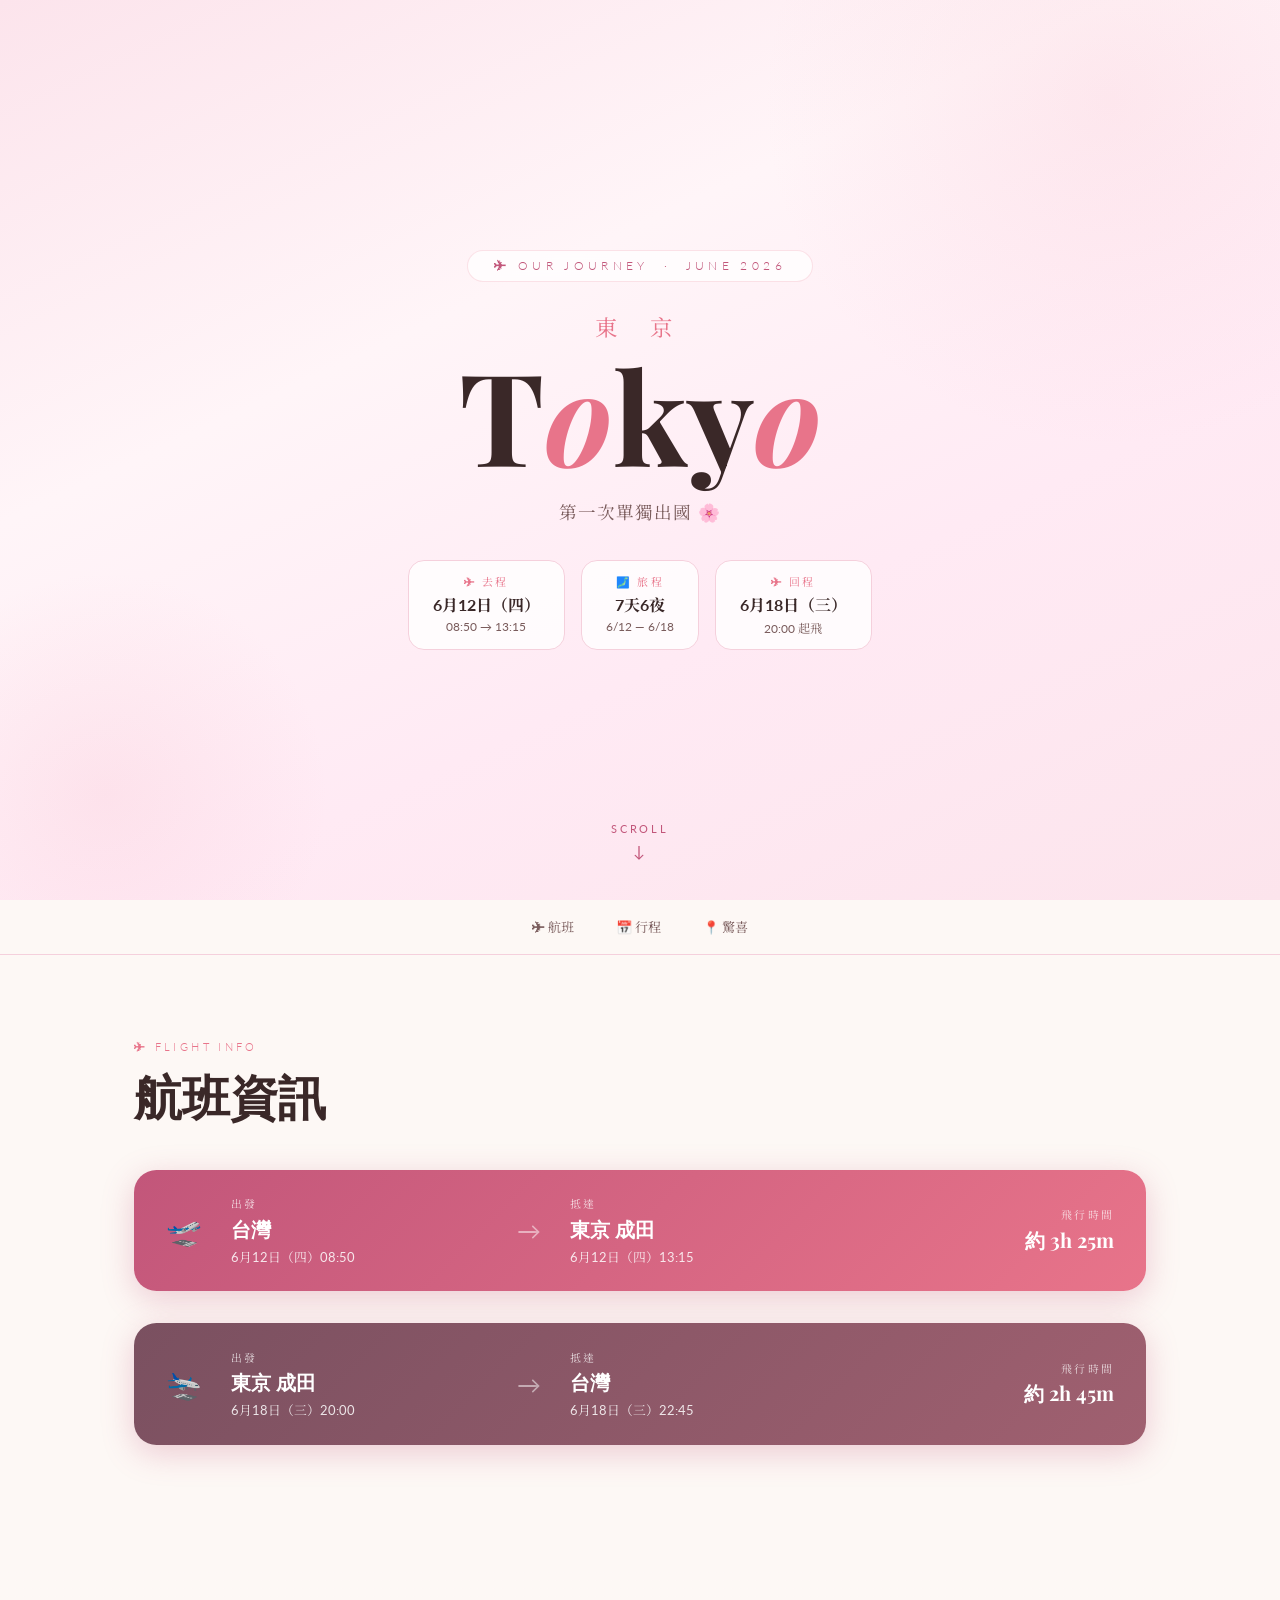
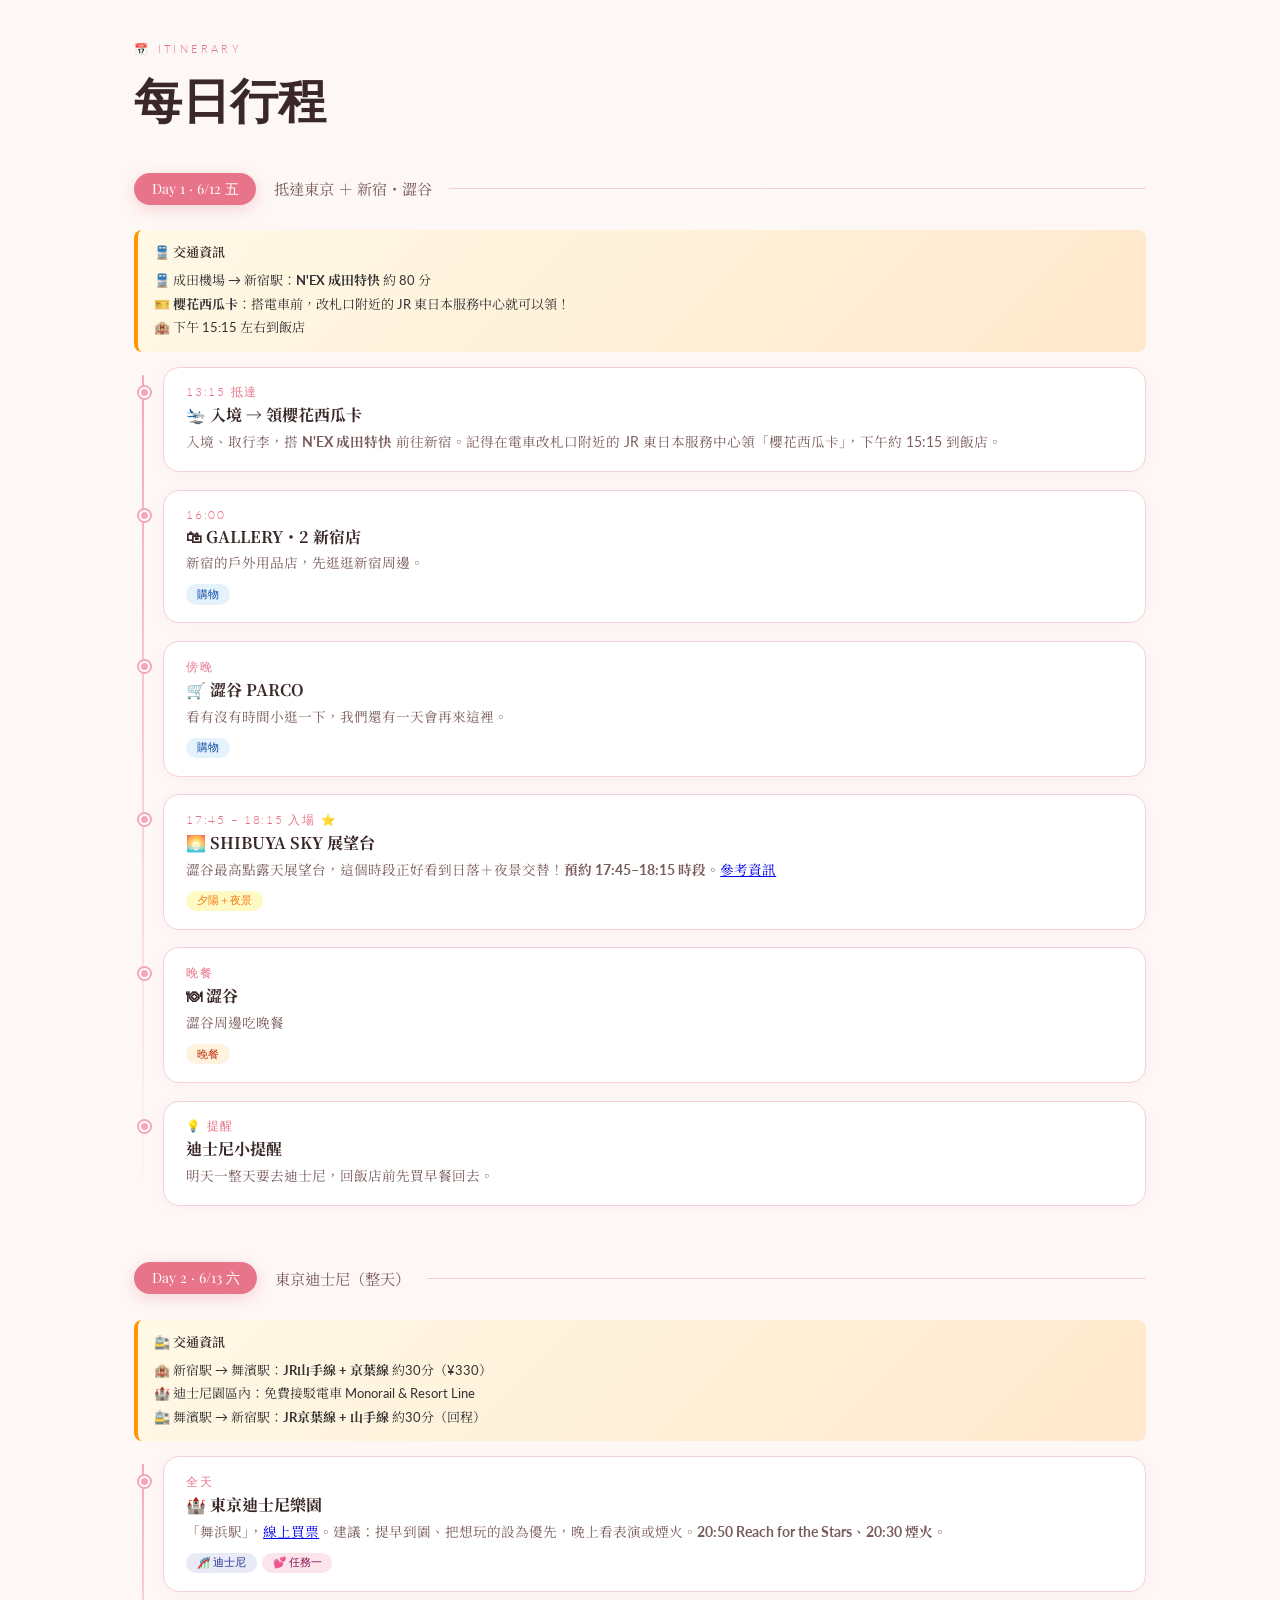
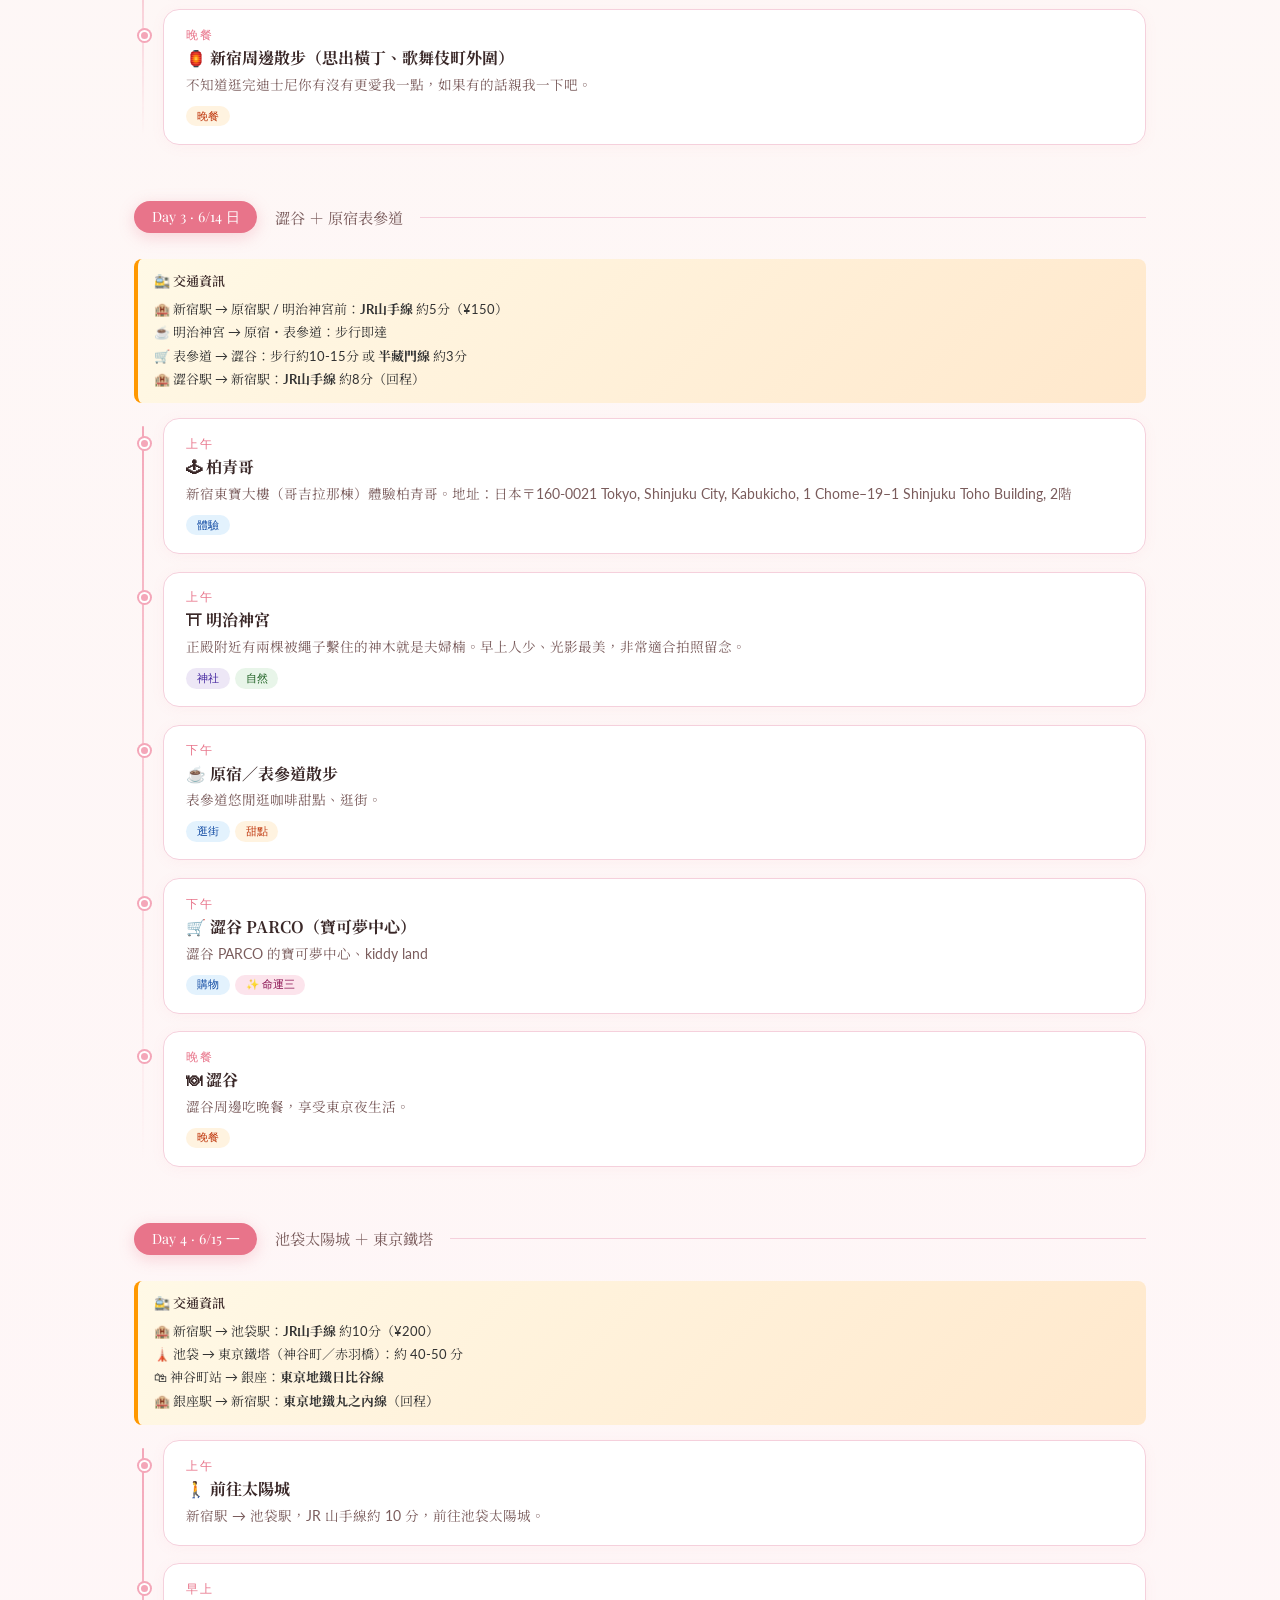
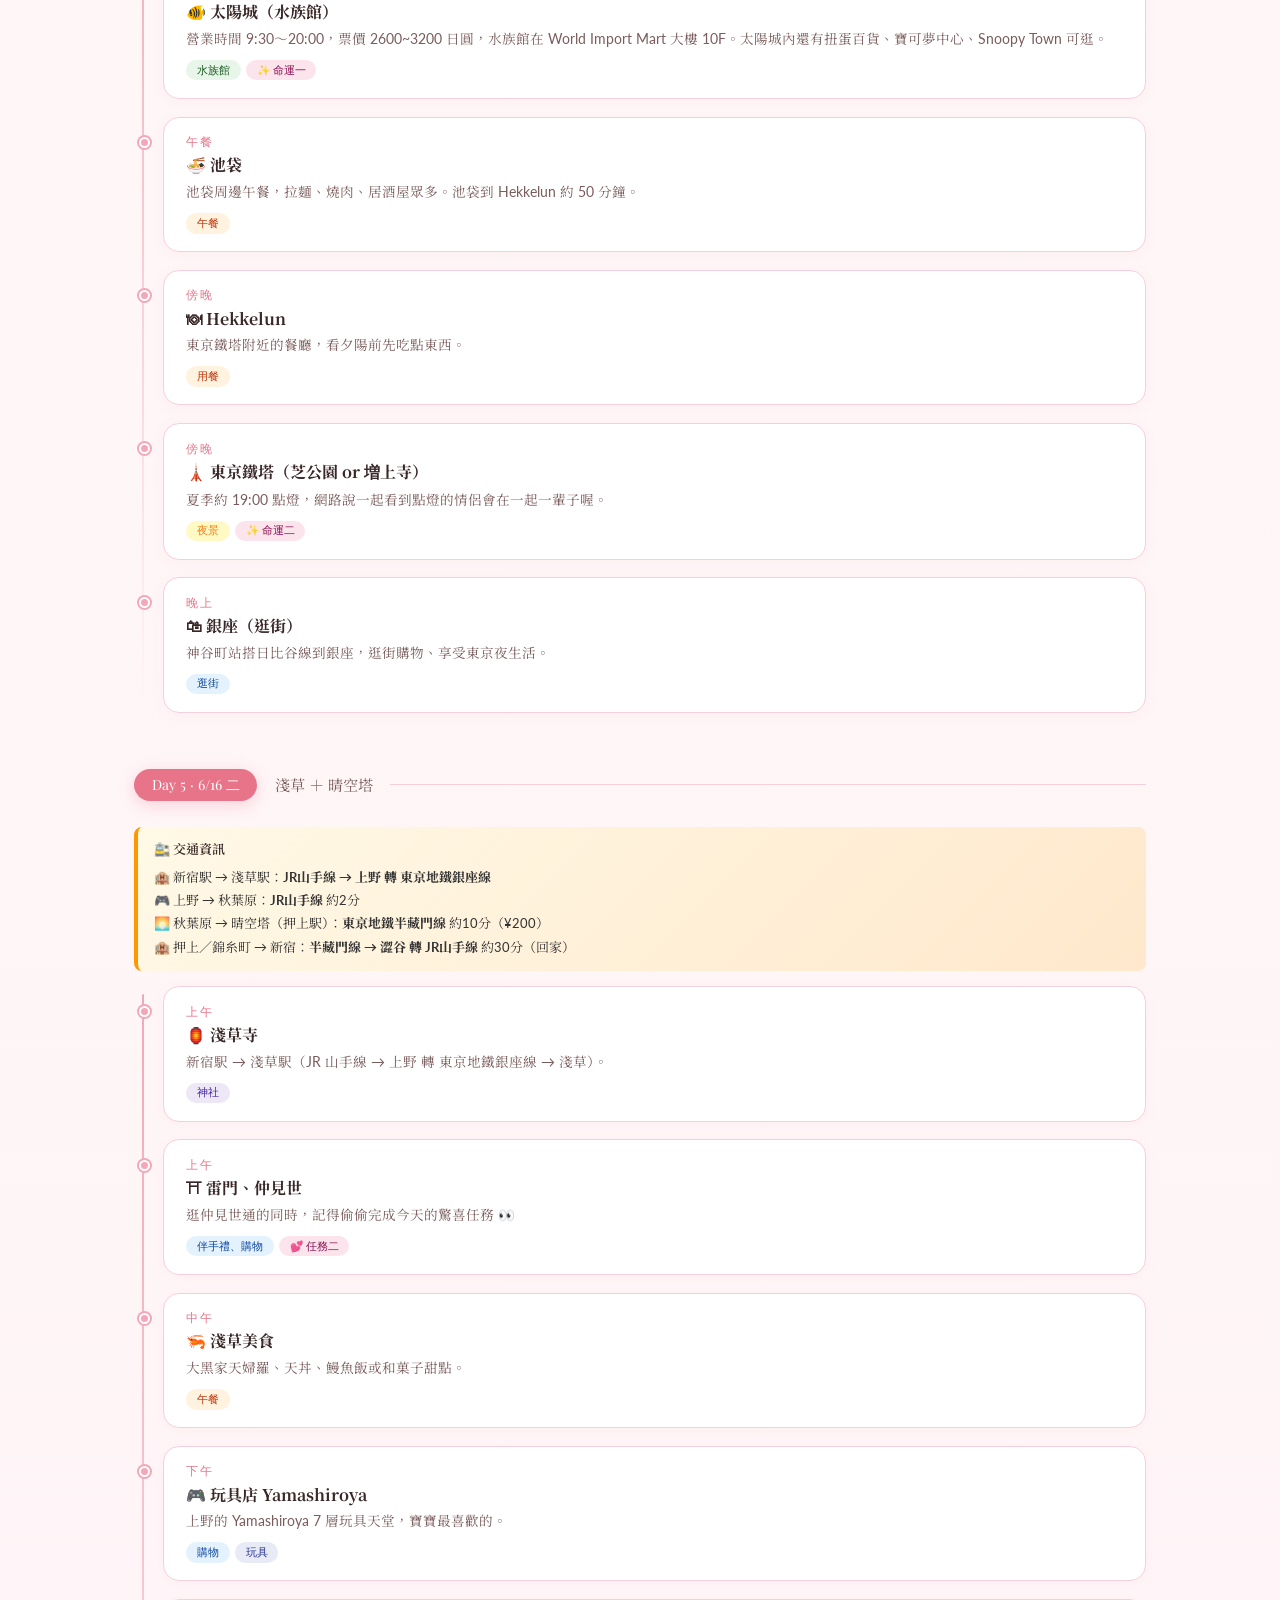
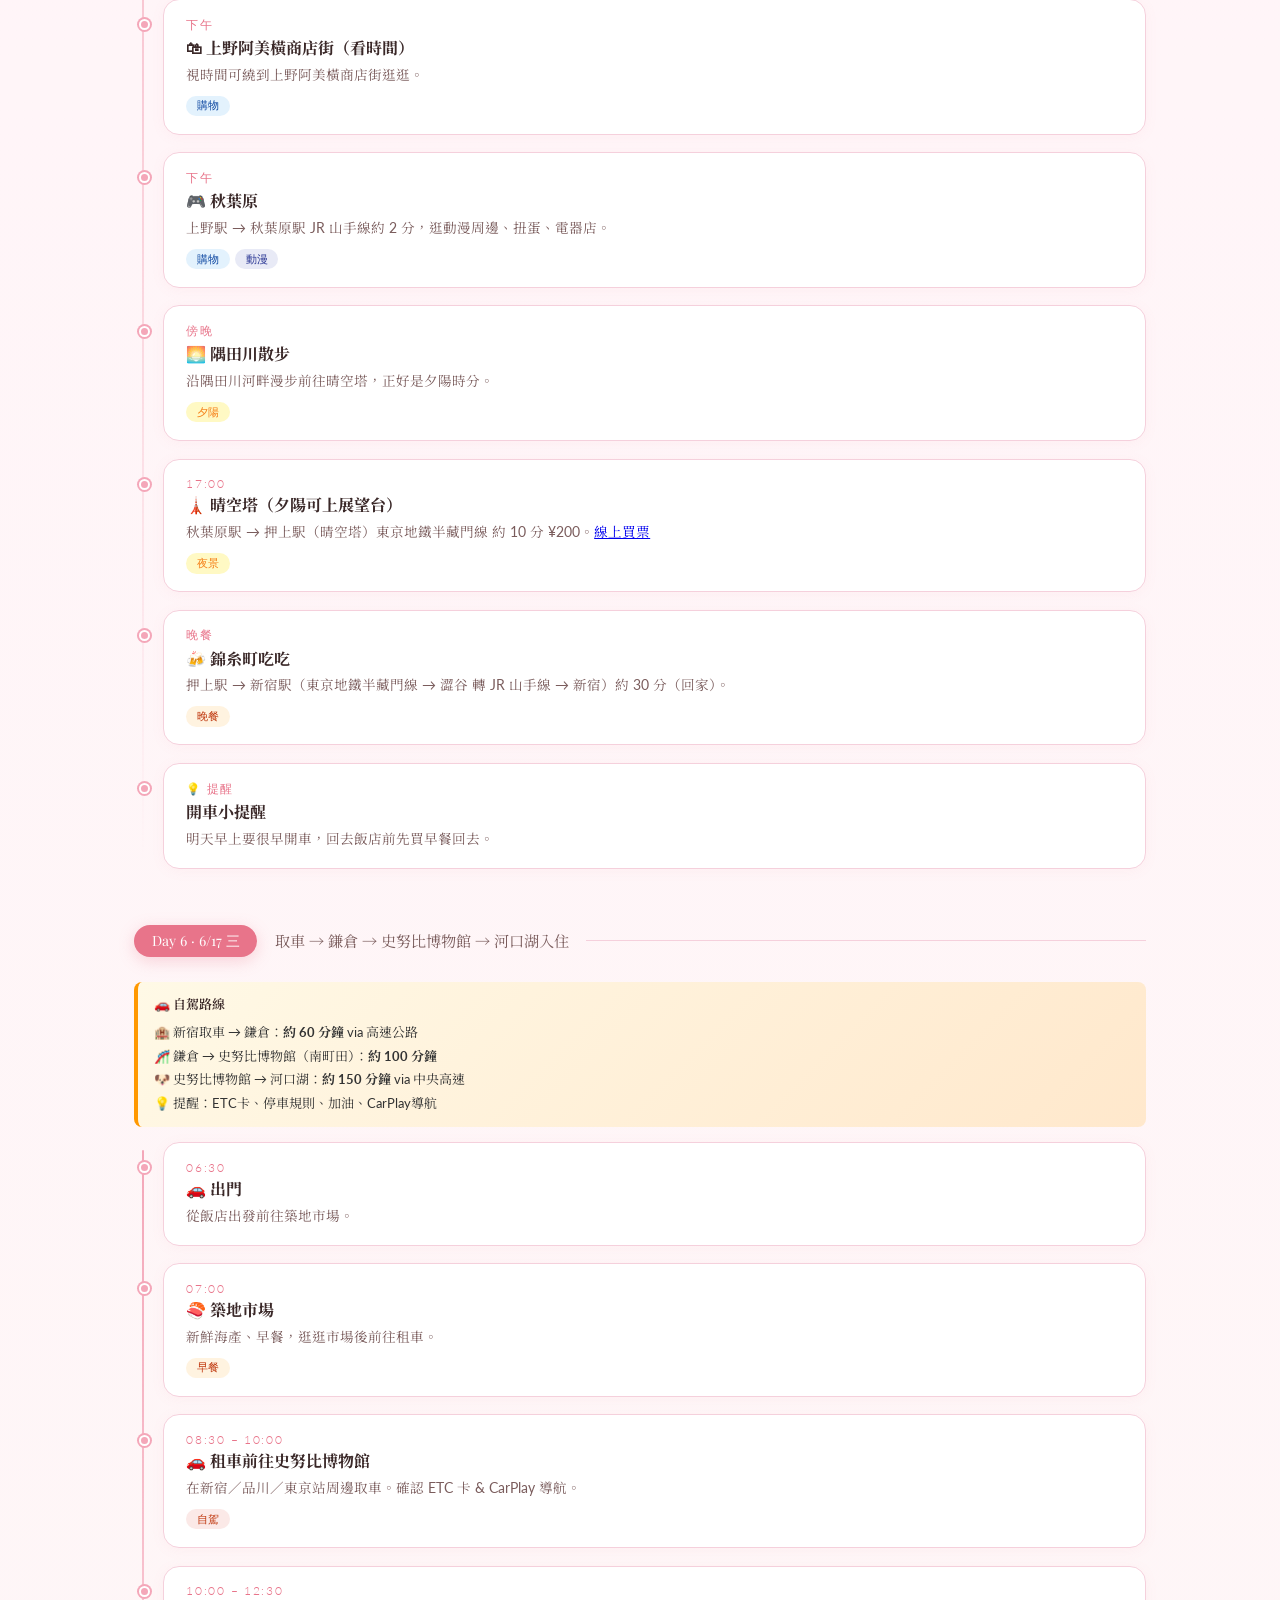
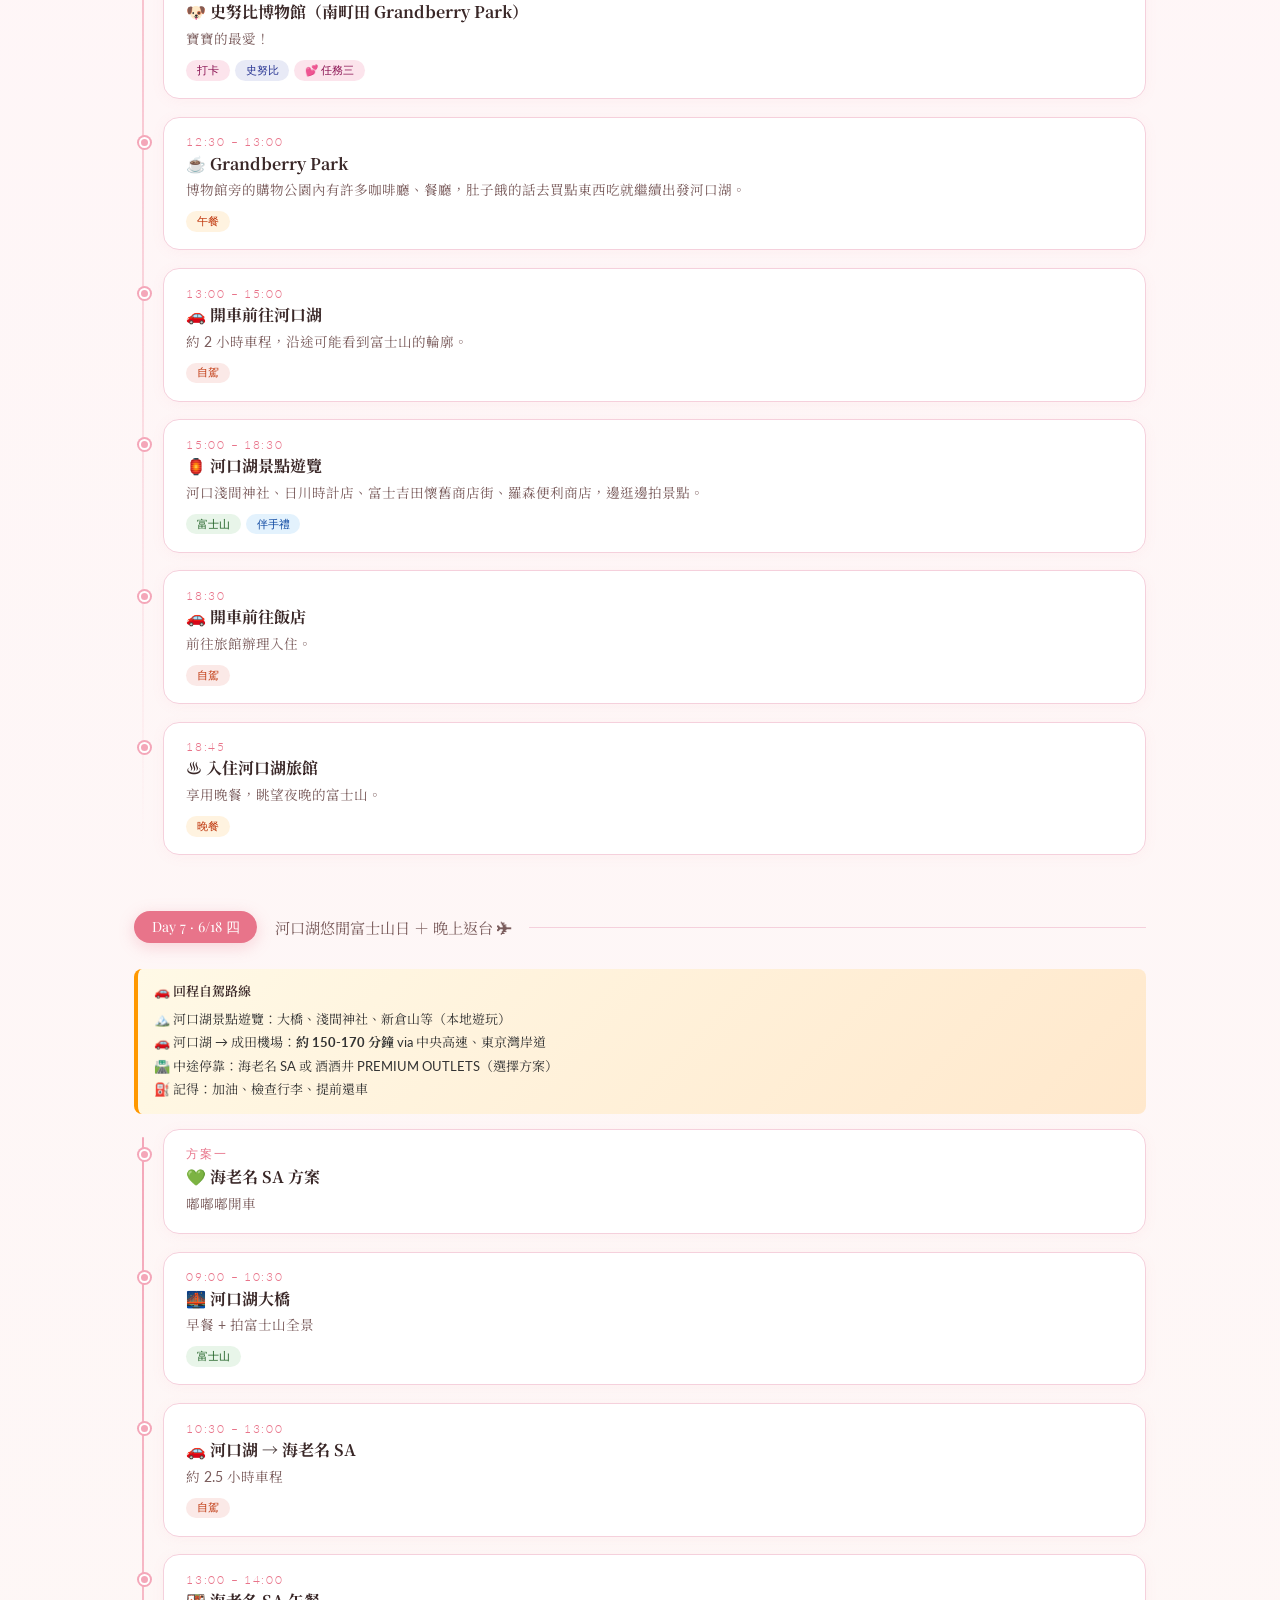
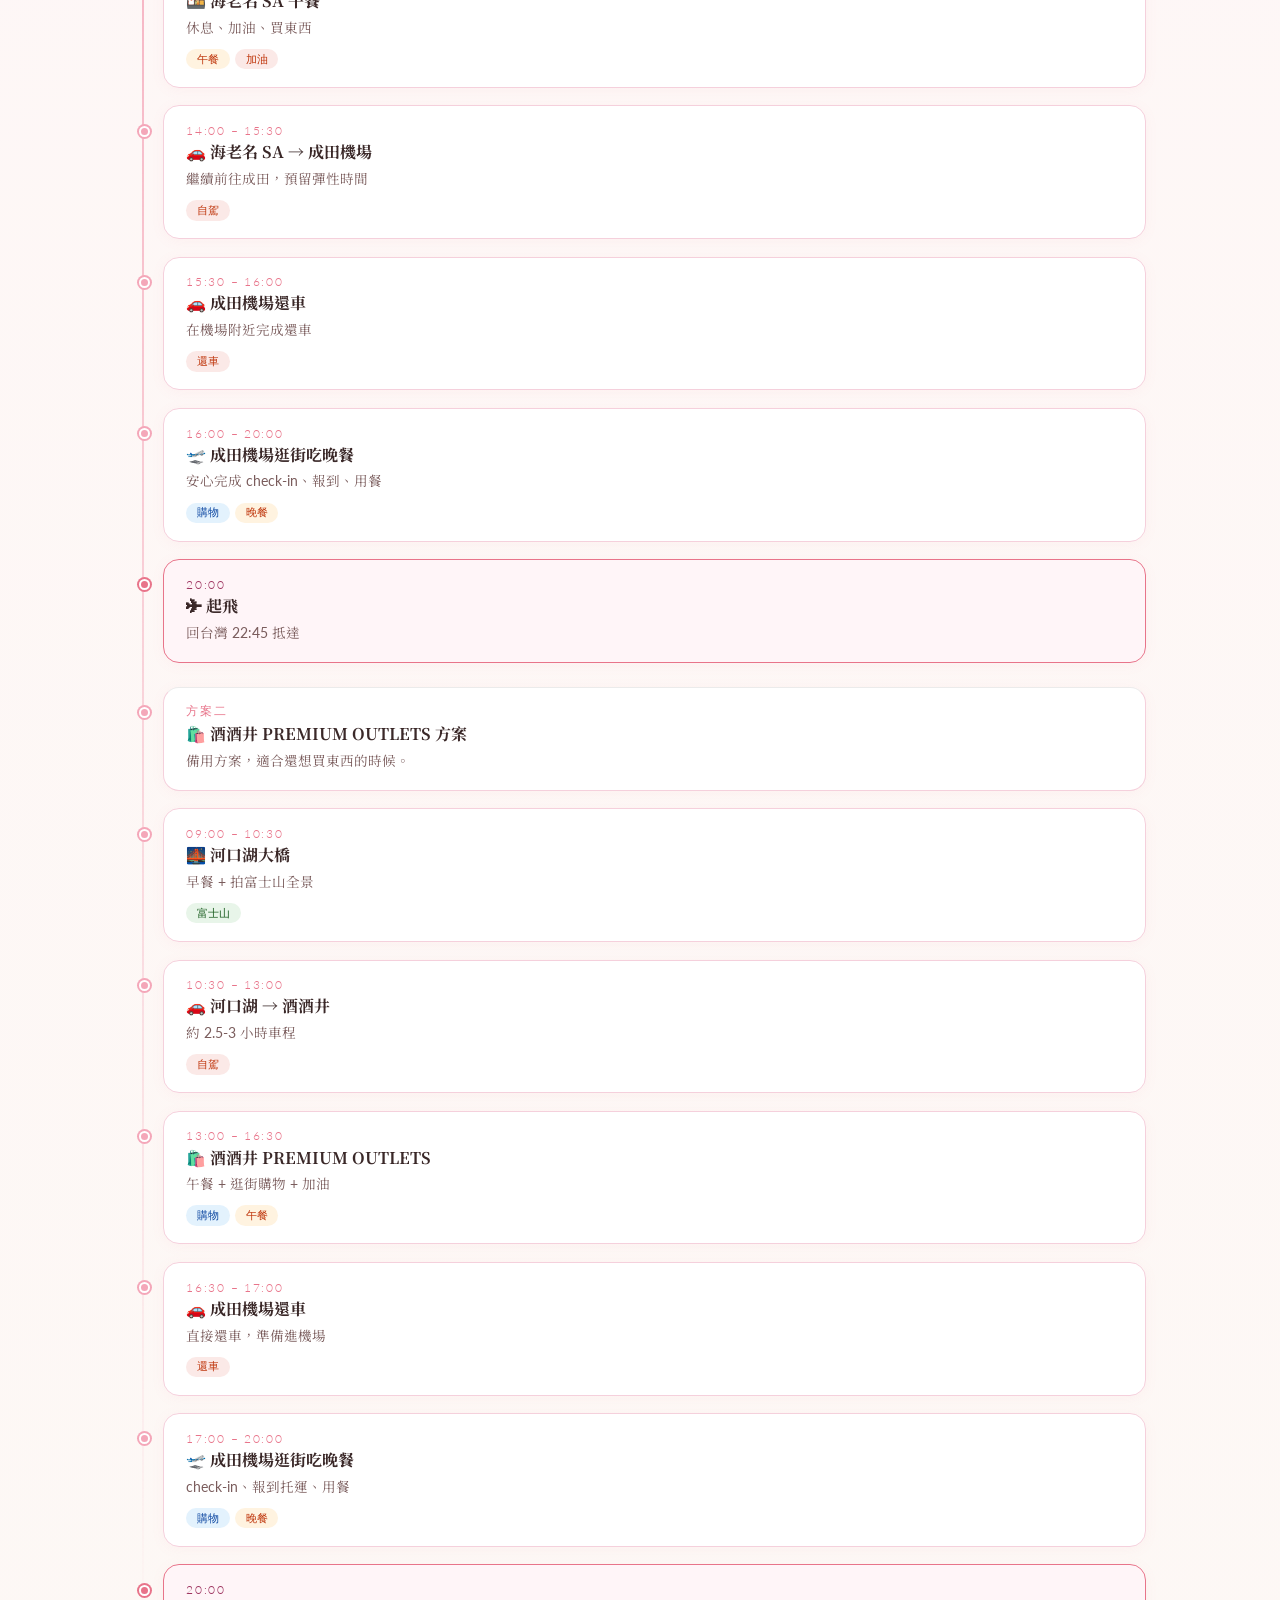
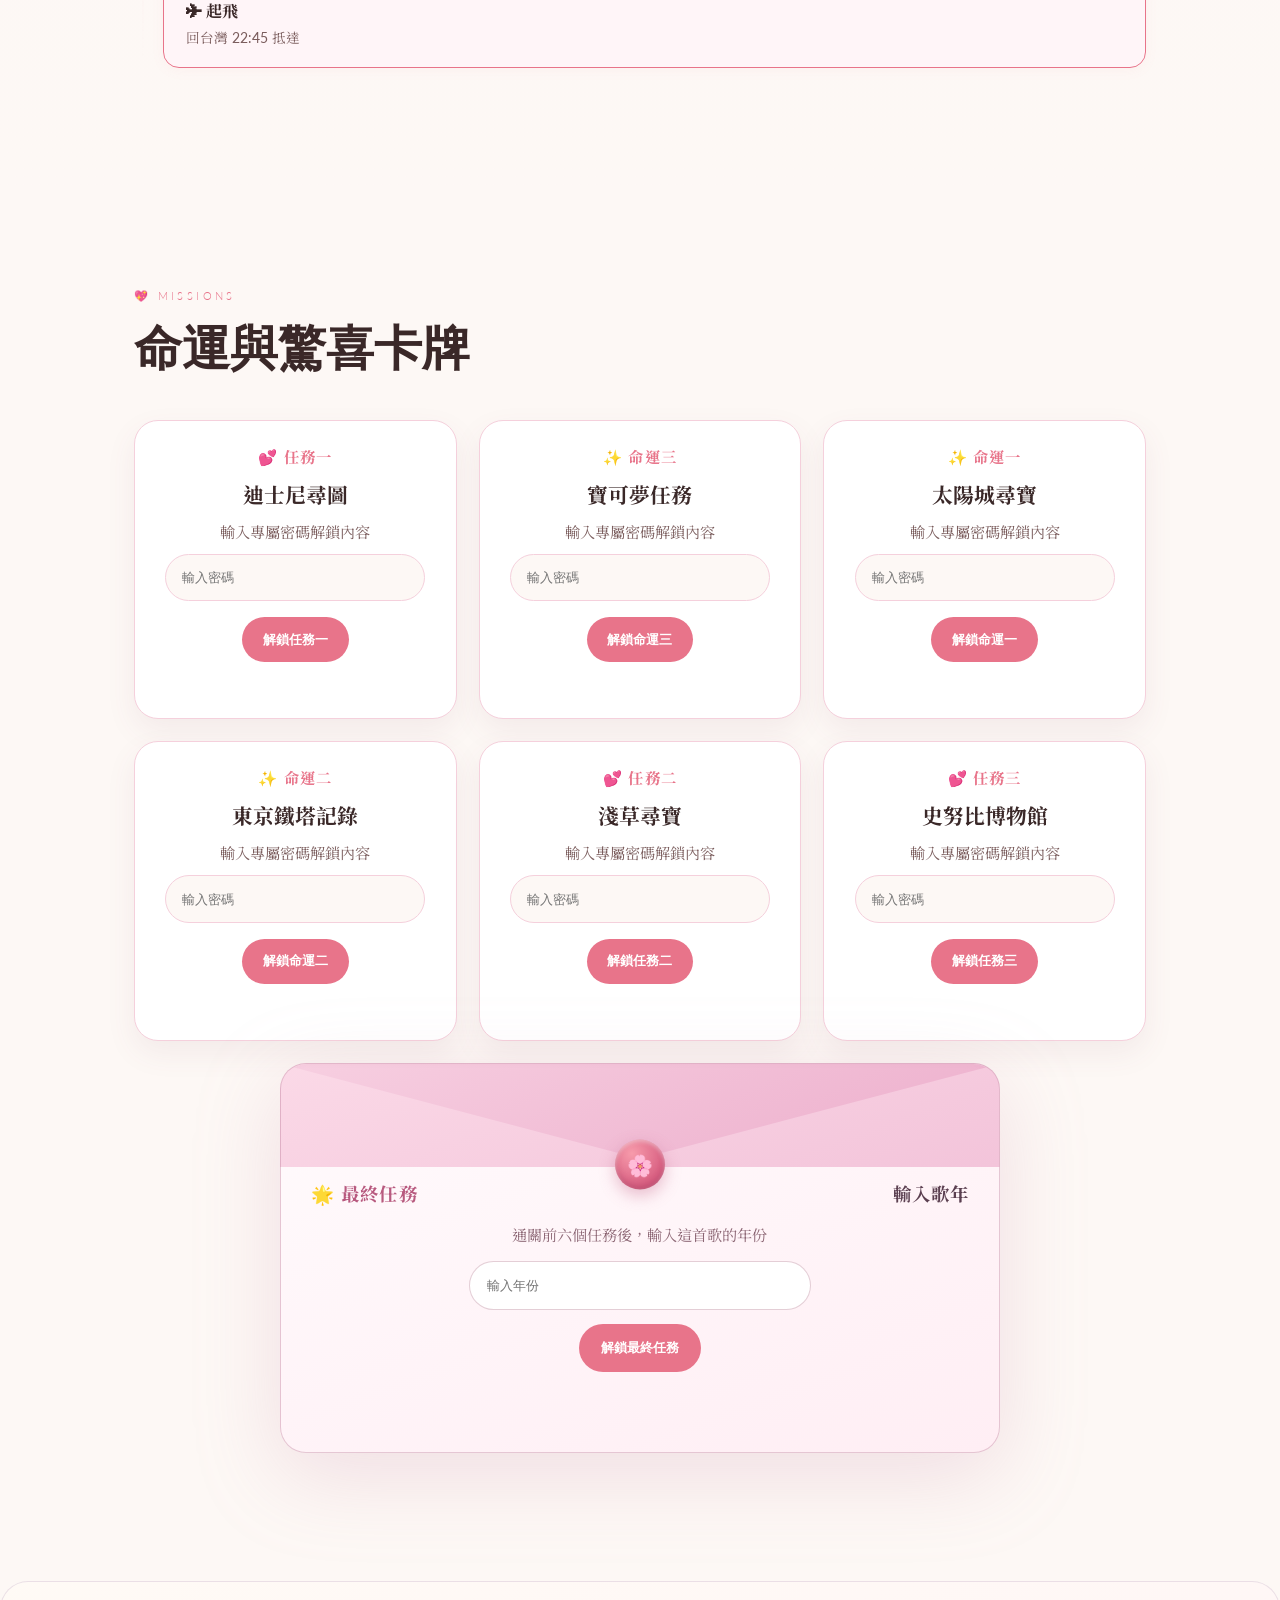
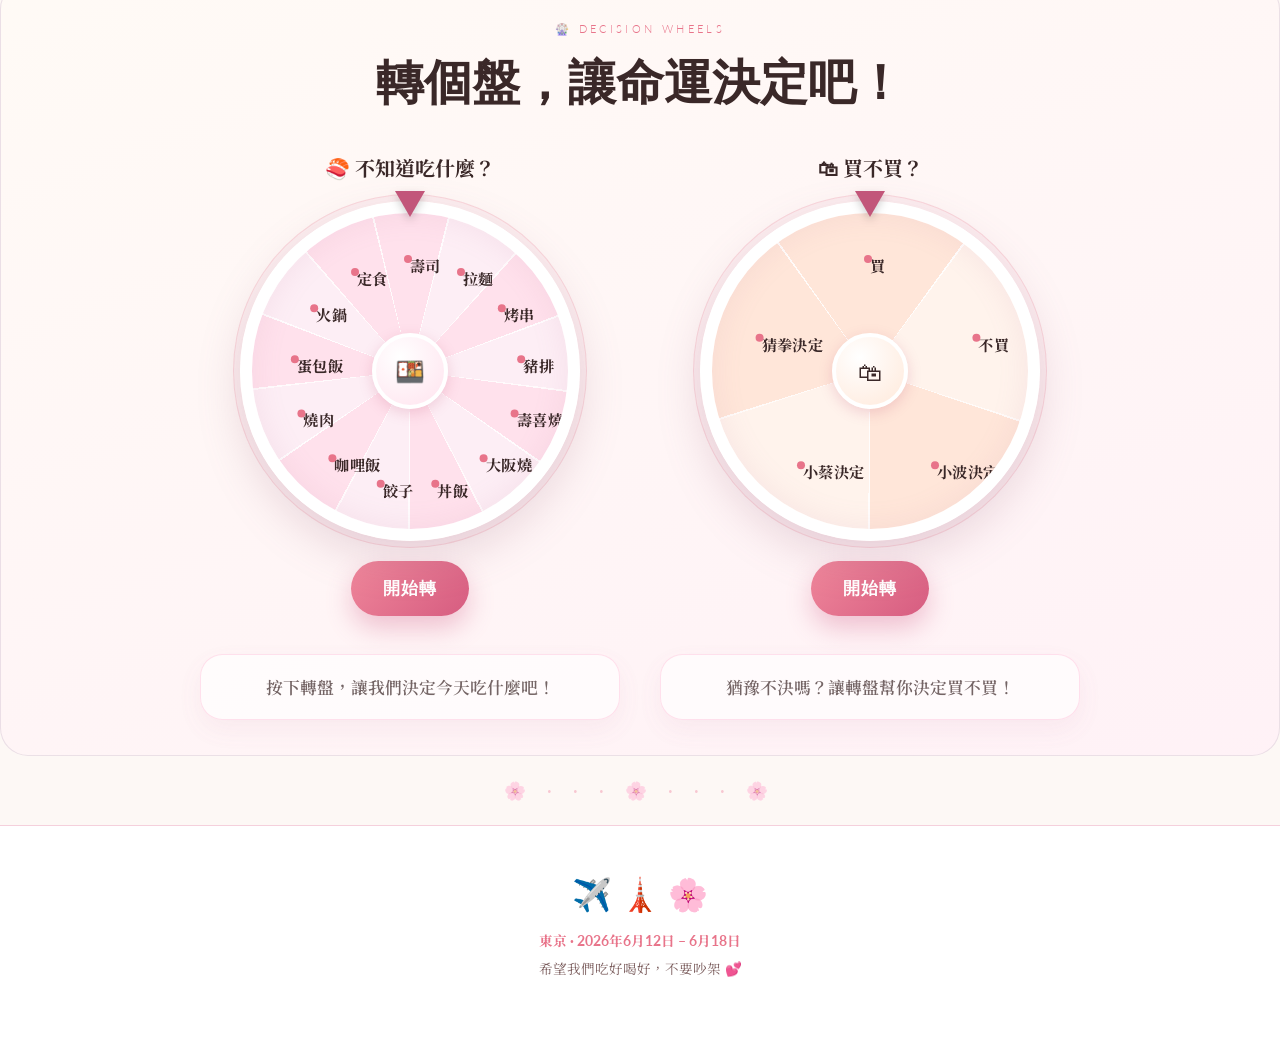
==== commit e9cef6c5: "Tweak Day 5 label and 命運三 task wording Co-Authored-By: Claude Opus 4.8 <noreply@anthropic.com>" ====
--- a/index.html
+++ b/index.html
@@ -318,7 +318,7 @@
       <div class="tl-item">
         <div class="tl-dot"></div>
         <div class="tl-time">上午</div>
-        <div class="tl-name">⛩ 雷門、仲見世，做御守</div>
+        <div class="tl-name">⛩ 雷門、仲見世</div>
         <div class="tl-desc">逛仲見世通的同時，記得偷偷完成今天的驚喜任務 👀</div>
         <div class="tags"><span class="tag tag-shop">伴手禮、購物</span><span class="tag tag-romance">💕 任務二</span></div>
       </div>
@@ -723,7 +723,7 @@
               </div>
               <div class="flip-card-back">
                 <div class="mission-back-title">✨ 命運三</div>
-                <div class="mission-task">猜寶可夢中心在幾樓，猜對的話今天扭蛋我買單，失敗了就要請我吃午餐喽。</div>
+                <div class="mission-task">猜寶可夢中心在幾樓，猜對的話今天我請你吃飯，失敗了就要請我吃飯喽。</div>
               </div>
             </div>
           </div>
--- a/styles.css
+++ b/styles.css
@@ -575,6 +575,17 @@
   #gate-mission7 .envelope-input-wrap {
     flex-direction: column;
     align-items: stretch;
+    width: 100%;
+  }
+  /* In a column flex container, flex-basis becomes height — reset so the input
+     stays a normal-height pill instead of stretching into a giant oval. */
+  #gate-mission7 input[type="password"] {
+    flex: none;
+    width: 100%;
+    max-width: 100%;
+  }
+  #gate-mission7 .envelope-locked button {
+    width: 100%;
   }
 }
 
